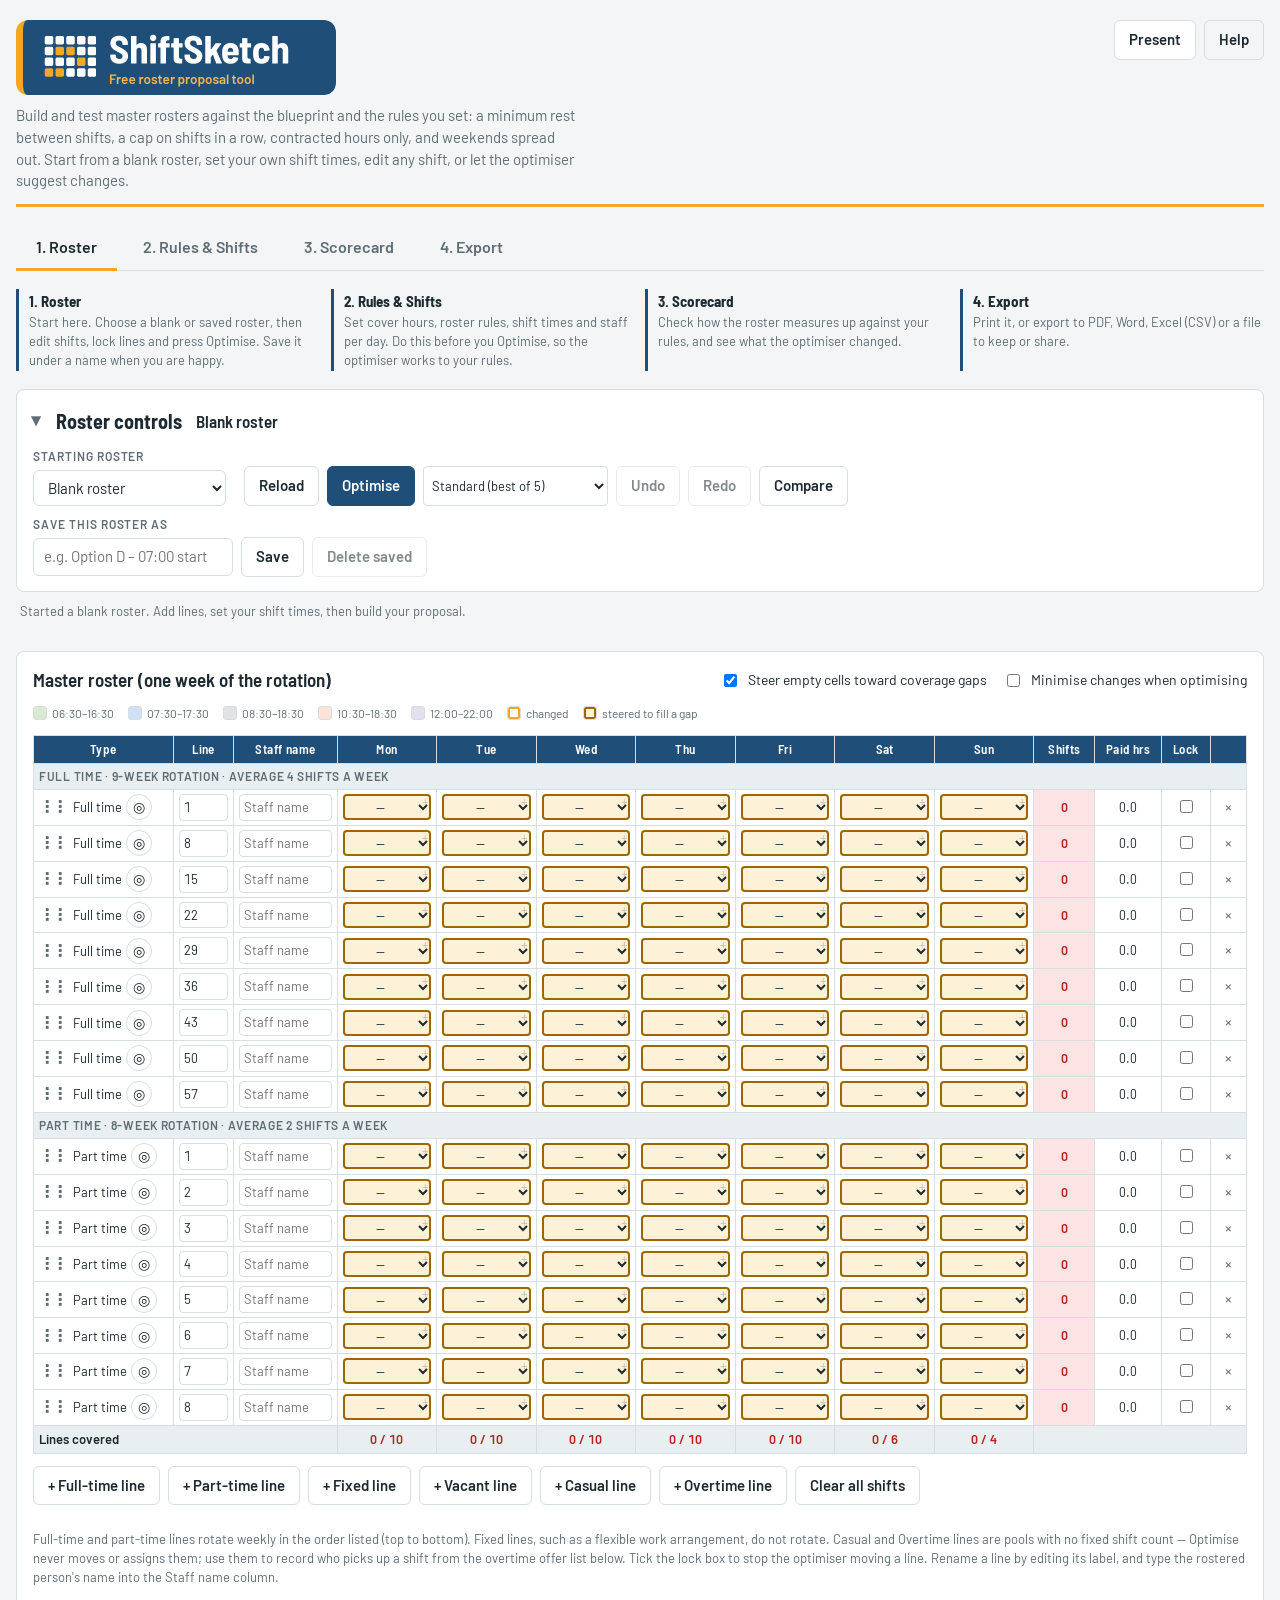
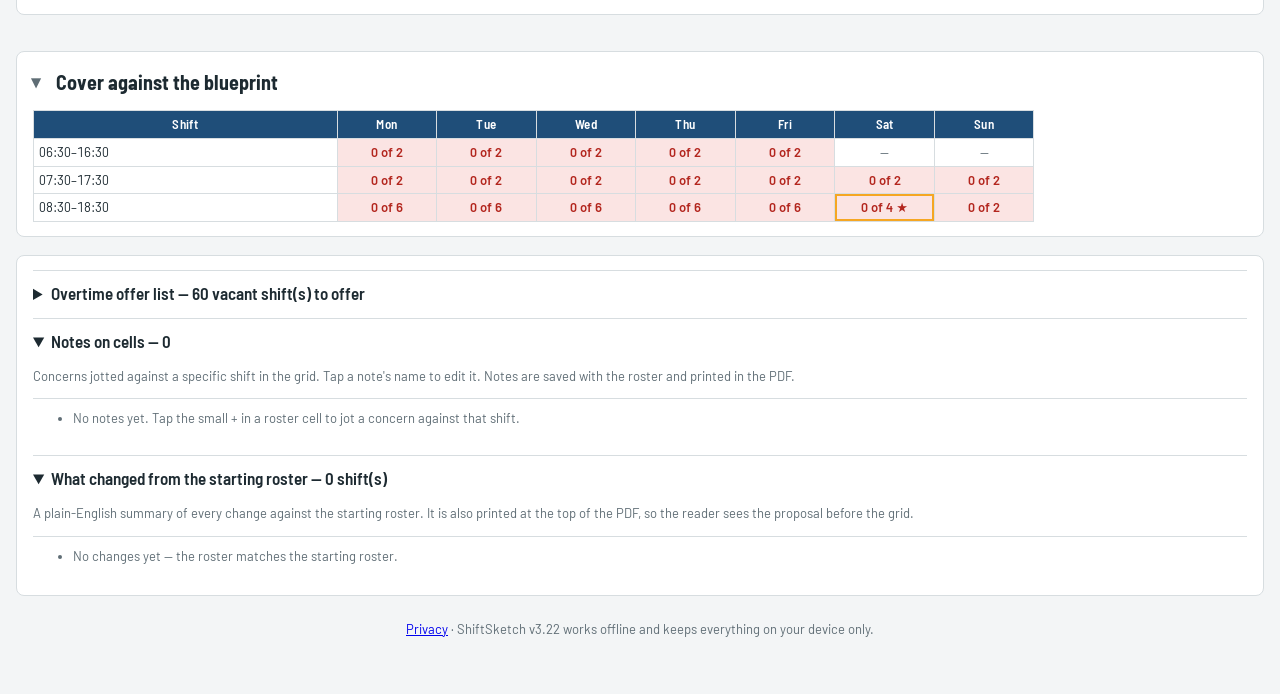
==== index.html @ df6fe5b2 "v3.22: add TestMS roster to the preloaded rosters list Co-Authored-By: Claude Sonnet 5.5 <noreply@an" ====
<!DOCTYPE html>
<html lang="en">
<head>
<meta charset="utf-8">
<meta name="viewport" content="width=device-width, initial-scale=1">
<title>ShiftSketch</title>
<link rel="stylesheet" href="fonts/fonts.css">
<link rel="manifest" href="manifest.webmanifest">
<meta name="theme-color" content="#1f4e79">
<link rel="apple-touch-icon" href="icons/apple-touch-icon.png">
<link rel="icon" href="icons/icon-192.png">
<meta name="description" content="ShiftSketch is a free roster proposal tool. Sketch shift rosters, fill vacant shifts, check rest rules and export. Works offline, no sign-up.">
<meta property="og:title" content="ShiftSketch - roster proposal tool">
<meta property="og:description" content="Free roster proposal tool. Sketch shift rosters, fill vacant shifts, check rest rules and export. Works offline, no sign-up.">
<meta property="og:type" content="website">
<meta property="og:image" content="https://mswarty1.github.io/shiftsketch/icons/og-banner.png">
<meta property="og:url" content="https://mswarty1.github.io/shiftsketch/">
<meta name="twitter:card" content="summary_large_image">
<style>
:root{
  --bg:#f3f5f6; --panel:#ffffff; --ink:#1d2a31; --muted:#5f6d75; --line:#d7dde0; --soft:#e9eef0;
  --brand:#1f4e79; --accent:#f5a623; --accent-ink:#8a5200; --flag:#f5a623;
  --ok:#2f7d4f; --ok-bg:#e3f2e8; --warn:#9a6700; --warn-bg:#fdf1d8; --bad:#b3261e; --bad-bg:#fbe4e3;
  --s0630:#d9ead3; --s0730:#cfe2f3; --s0830:#e3e3e3; --s1200:#e4dfec; --s1030:#fce4d6; --gap:#f8c9c9;
  --cellink:#1d2a31;
}
@media (prefers-color-scheme: dark){ :root:not([data-theme="light"]){
  color-scheme:dark; --bg:#141a1d; --panel:#1c2429; --ink:#e6ecef; --muted:#9aa8b0; --line:#2f3a40; --soft:#243037;
  --brand:#8fb8de; --accent:#f5b84a; --accent-ink:#f7c56f; --flag:#ff5a5b;
  --ok:#6fcf97; --ok-bg:#16301f; --warn:#f2c14e; --warn-bg:#352a10; --bad:#ff8a8a; --bad-bg:#3a1c1c;
  --s0630:#2e4a2b; --s0730:#24405c; --s0830:#3a4247; --s1200:#3d3552; --s1030:#553a28; --gap:#5a2626; --cellink:#e6ecef;}}
:root[data-theme="dark"]{
  color-scheme:dark; --bg:#141a1d; --panel:#1c2429; --ink:#e6ecef; --muted:#9aa8b0; --line:#2f3a40; --soft:#243037;
  --brand:#8fb8de; --accent:#f5b84a; --accent-ink:#f7c56f; --flag:#ff5a5b;
  --ok:#6fcf97; --ok-bg:#16301f; --warn:#f2c14e; --warn-bg:#352a10; --bad:#ff8a8a; --bad-bg:#3a1c1c;
  --s0630:#2e4a2b; --s0730:#24405c; --s0830:#3a4247; --s1200:#3d3552; --s1030:#553a28; --gap:#5a2626; --cellink:#e6ecef;}
*{box-sizing:border-box}
body{background:var(--bg);color:var(--ink);font-family:"Barlow",system-ui,-apple-system,"Segoe UI",sans-serif;font-size:15px;line-height:1.45;margin:0;padding-inline:16px;padding-block:20px 48px}
.wrap{max-width:1560px;margin:0 auto;display:grid;gap:18px}
h1,h2,h3{font-family:"Barlow Semi Condensed","Barlow",system-ui,sans-serif;margin:0;text-wrap:balance}
h1{font-size:30px;font-weight:700;letter-spacing:.2px}
h2{font-size:19px;font-weight:600}
.kicker{font-size:12px;letter-spacing:.12em;text-transform:uppercase;color:var(--accent-ink);font-weight:600}
.sub{color:var(--muted);max-width:70ch;margin:4px 0 0}
header.top{display:grid;gap:6px;border-bottom:3px solid var(--accent);padding-bottom:12px}
.panel{background:var(--panel);border:1px solid var(--line);border-radius:8px;padding:14px 16px;display:grid;gap:12px;min-width:0}
.controls{display:flex;flex-wrap:wrap;gap:10px 18px;align-items:end}
.field{display:grid;gap:4px}
.field label{font-size:12px;color:var(--muted);text-transform:uppercase;letter-spacing:.08em;font-weight:600}
select,button,input{font:inherit;color:var(--ink)}
select.big{padding:7px 10px;border:1px solid var(--line);border-radius:6px;background:var(--panel)}
.toggle{display:flex;gap:8px;align-items:center;font-size:14px}
.btn{border:1px solid var(--line);background:var(--panel);border-radius:6px;padding:8px 14px;cursor:pointer;font-weight:600}
.btn:hover{border-color:var(--brand)}
.btn.primary{background:var(--brand);border-color:var(--brand);color:var(--panel)}
.btn.ghost{background:transparent}
.modal-back{position:fixed;inset:0;background:rgba(20,26,29,.55);display:flex;align-items:flex-start;justify-content:center;padding:32px 16px;overflow:auto;z-index:50}
.modal-back[hidden]{display:none}
.modal{background:var(--panel);border:1px solid var(--line);border-radius:10px;max-width:760px;width:100%;padding:22px 26px 26px;display:grid;gap:10px;box-shadow:0 12px 40px rgba(0,0,0,.25)}
.modal-head{display:flex;justify-content:space-between;align-items:start;gap:12px;border-bottom:3px solid var(--accent);padding-bottom:10px}
.modal h2{color:var(--brand)}
.modal h3{font-family:"Barlow Semi Condensed","Barlow",system-ui,sans-serif;font-size:15px;font-weight:700;color:var(--brand);border-bottom:1px solid var(--line);padding-bottom:3px;margin-top:6px}
.modal ul{margin:4px 0 8px;padding-left:20px}
.modal li{margin-bottom:5px}
.modal table{width:100%;border-collapse:collapse;font-size:13.5px;margin:4px 0 8px}
.modal td{border:1px solid var(--line);padding:5px 8px;vertical-align:top}
.modal td:first-child{font-weight:600;white-space:nowrap;background:var(--soft)}
.modal .close{border:none;background:transparent;font-size:22px;line-height:1;cursor:pointer;color:var(--muted);padding:2px 6px}
.modal .close:hover{color:var(--ink)}
.btn.primary:hover{filter:brightness(1.08)}
.btn:focus-visible,select:focus-visible,input:focus-visible{outline:2px solid var(--brand);outline-offset:2px}
.btn[disabled]{opacity:.55;cursor:progress}
.main{display:grid;grid-template-columns:minmax(0,1fr);gap:18px;align-items:start}
.strip .kpis{grid-template-columns:repeat(8,minmax(0,1fr))}
.stripcols{display:grid;grid-template-columns:1fr 1fr;gap:20px;margin-top:14px;align-items:start}
.stripcols h3{margin:0 0 6px;font-size:15px}
.stripcols ul{margin:0;padding-left:18px;font-size:13.5px;line-height:1.55}
.stripcols .pos h3{color:var(--ok)} .stripcols .neg h3{color:var(--bad)}
.chkh{margin:14px 0 6px;font-size:15px}
.strip .checks{display:grid;grid-template-columns:repeat(3,minmax(0,1fr));gap:10px 22px}
@media (max-width:1100px){.stripcols{grid-template-columns:1fr}.strip .checks{grid-template-columns:repeat(2,minmax(0,1fr))}.strip .kpis{grid-template-columns:repeat(4,minmax(0,1fr))}}
.scroll{overflow-x:auto}
table{border-collapse:collapse;width:100%;font-variant-numeric:tabular-nums}
th,td{border:1px solid var(--line);padding:4px 5px;text-align:center;font-size:13px}
#grid,#cover{table-layout:fixed;min-width:900px}
#grid input.lbl,#grid input.lbl.ptoname{width:100%;box-sizing:border-box;min-width:0}
#grid td.lab,#cover td.lab{overflow:hidden;text-overflow:ellipsis}
th.pad,td.pad{border:0!important;background:transparent!important}
.cmpgrid{display:grid;grid-template-columns:minmax(0,1fr) minmax(0,1fr);gap:14px;align-items:start}
.cmpgrid h3{margin:0 0 6px;font-size:15px}
#cmpL,#cmpR{table-layout:fixed;width:100%;min-width:0}
#cmpL tr,#cmpR tr{height:36px}
#cmpL td,#cmpR td{height:36px;padding:0 4px;box-sizing:border-box;overflow:hidden;white-space:nowrap}
#cmpR select.cell{height:30px;padding:0 2px;box-sizing:border-box;min-width:0}
#cmpL td.cmpnew{color:var(--muted);font-style:italic}
.impact{display:grid;grid-template-columns:1fr 1fr;gap:14px;margin-top:14px}
.impact h3{margin:0 0 4px;font-size:15px}
.impact ul{margin:0;padding-left:18px;font-size:13.5px;line-height:1.55}
.impact .pos h3{color:var(--ok)} .impact .neg h3{color:var(--bad)}
@media (max-width:900px){.cmpgrid,.impact{grid-template-columns:1fr}}
th{background:var(--brand);color:var(--panel);font-family:"Barlow Semi Condensed",sans-serif;font-weight:600;letter-spacing:.03em}
tr.sec td{background:var(--soft);font-weight:600;text-align:left;font-size:12px;letter-spacing:.06em;text-transform:uppercase;color:var(--muted)}
td.lab{text-align:left;white-space:nowrap}
tr.spotdim td{opacity:.22;transition:opacity .15s}
tr.spot td{box-shadow:inset 0 2px 0 var(--accent),inset 0 -2px 0 var(--accent)}
.dragh{display:inline-block;cursor:grab;touch-action:none;user-select:none;-webkit-user-select:none;padding:6px 6px;margin:-6px 2px -6px -6px;color:var(--muted,#667);font-size:16px;line-height:1;letter-spacing:-3px;font-weight:700}
.dragh:active{cursor:grabbing}
#bpt tr.dragging{opacity:.45}
#bpt tr.dropbefore td{box-shadow:inset 0 3px 0 var(--accent,#1a56db)}
#bpt tr.dropafter td{box-shadow:inset 0 -3px 0 var(--accent,#1a56db)}
#grid tr.dragging{opacity:.45;background:var(--accentSoft,#e8f0ff)}
#grid tr.dropbefore td{box-shadow:inset 0 3px 0 var(--accent,#1a56db)}
#grid tr.dropafter td{box-shadow:inset 0 -3px 0 var(--accent,#1a56db)}
body.dragmode,body.dragmode *{cursor:grabbing!important;user-select:none!important}
.ver{font-size:12px;font-weight:600;color:var(--muted);border:1px solid var(--line);border-radius:10px;padding:1px 7px;margin-left:6px;vertical-align:middle}
.nbtn{position:absolute;top:1px;right:1px;width:20px;height:20px;padding:0;border:0;border-radius:4px;background:transparent;color:var(--muted);font-size:13px;line-height:20px;cursor:pointer;opacity:.35;z-index:1}
td:hover .nbtn,.nbtn:focus-visible{opacity:1;background:var(--panel)}
.nbtn.has{opacity:1;background:#ffd84d;color:#5a4300;font-size:10px;border:1px solid #c9a400}
@media (pointer:coarse){.nbtn{width:28px;height:28px;line-height:28px;font-size:16px;opacity:.55}.nbtn.has{font-size:12px}}
#grid td{position:relative}
.notebox{position:fixed;z-index:60;width:300px;background:#fff8cc;color:#3b3200;border:1px solid #c9a400;border-radius:8px;padding:10px;box-shadow:0 8px 24px rgba(0,0,0,.28)}
.notebox[hidden]{display:none}
.notebox .nt{font-weight:700;font-size:13px;margin-bottom:6px}
.notebox textarea{width:100%;box-sizing:border-box;font:inherit;font-size:14px;padding:6px;border:1px solid #c9a400;border-radius:6px;background:#fffdf0;color:#3b3200;resize:vertical}
.linkbtn{background:none;border:0;padding:0;color:var(--accent-ink);cursor:pointer;font:inherit;text-decoration:underline}
body.present .pres-hide{display:none!important}
body.present .wrap{max-width:none}
body.present #grid select.cell,body.present #cmpR select.cell{font-size:16px;height:38px}
body.present #grid td,body.present #grid th,body.present #cover td,body.present #cover th{font-size:15px}
body.present #grid input.lbl{font-size:15px}
body.present .stripcols ul,body.present .check{font-size:15px}
body.present .kpi .n{font-size:26px}
body.present .top{padding-bottom:0}
body.present .status{font-size:15px}
#presExit{position:fixed;right:14px;bottom:14px;z-index:70;box-shadow:0 4px 14px rgba(0,0,0,.3);opacity:.85}
#presExit[hidden]{display:none}
@media print{#presExit,.notebox,.nbtn,.dragh{display:none!important}}
.fold>summary{cursor:pointer;display:flex;flex-wrap:wrap;align-items:center;gap:8px 14px;list-style:none;min-height:34px}
.fold>summary::-webkit-details-marker{display:none}
.fold>summary::before{content:"\25B8";font-size:18px;color:var(--muted);transition:transform .15s}
.fold[open]>summary::before{transform:rotate(90deg)}
.fold .sch{font-family:"Barlow Semi Condensed",sans-serif;font-size:20px;font-weight:700}
.strip .ssum{display:flex;flex-wrap:wrap;gap:6px;font-size:13px}
.strip .sp{border:1px solid var(--line);border-radius:12px;padding:2px 9px;background:var(--soft);color:var(--ink)}
.strip .sp.ok{color:var(--ok)} .strip .sp.warn{color:#9a6700} .strip .sp.bad{color:var(--bad);font-weight:700}
.fold[open]>summary{margin-bottom:10px}
.ctlstatus{margin:-8px 4px 12px}
.spotbtn{border:1px solid var(--line);background:var(--panel);color:var(--ink);border-radius:50%;width:26px;height:26px;padding:0;margin-left:4px;cursor:pointer;font-size:14px;line-height:1}
.spotbtn[aria-pressed=true]{background:var(--accent);color:#1d2a31;border-color:var(--accent)}
td.lab small{color:var(--muted)}
select.cell{width:100%;min-width:64px;border:0;border-radius:4px;padding:4px 2px;font-size:13px;text-align:center;background:transparent;color:var(--cellink);cursor:pointer}
select.cell[data-v="06:30"]{background:var(--s0630)} select.cell[data-v="07:30"]{background:var(--s0730)}
select.cell[data-v="08:30"]{background:var(--s0830)} select.cell[data-v="12:00"]{background:var(--s1200)} select.cell[data-v="10:30"]{background:var(--s1030)}
select.cell[disabled]{cursor:not-allowed;opacity:.9}
select option,select optgroup{background-color:var(--panel);color:var(--ink)}
select.cell option{background-color:var(--panel);color:var(--ink)}
td.changed{box-shadow:inset 0 0 0 2px var(--flag)}
tr.tot td{font-weight:600;background:var(--soft)}
td.short{background:var(--bad-bg);color:var(--bad);font-weight:700}
td.over{background:var(--warn-bg);color:var(--warn)}
.legend{display:flex;flex-wrap:wrap;gap:8px 14px;font-size:12px;color:var(--muted)}
.sw{display:inline-block;width:14px;height:14px;border-radius:3px;vertical-align:-2px;margin-right:5px;border:1px solid var(--line)}
.checks{display:grid;gap:8px}
.check{display:grid;grid-template-columns:auto 1fr;gap:10px;align-items:start}
.chip{font-size:11px;font-weight:700;letter-spacing:.06em;text-transform:uppercase;padding:3px 7px;border-radius:999px;white-space:nowrap}
.chip.ok{background:var(--ok-bg);color:var(--ok)} .chip.warn{background:var(--warn-bg);color:var(--warn)} .chip.bad{background:var(--bad-bg);color:var(--bad)}
.check b{display:block;font-weight:600}
.check span{color:var(--muted);font-size:13px}
.kpis{display:grid;grid-template-columns:repeat(3,minmax(0,1fr));gap:8px}
.kpi{border:1px solid var(--line);border-radius:6px;padding:8px 10px;background:var(--bg)}
.kpi .n{font-family:"Barlow Semi Condensed",sans-serif;font-size:24px;font-weight:700;font-variant-numeric:tabular-nums}
.kpi .l{font-size:12px;color:var(--muted)}
.log{font-size:13px;color:var(--muted);max-height:220px;overflow:auto;border-top:1px solid var(--line);padding-top:8px}
.log li{margin:2px 0}
.note{font-size:13px;color:var(--muted)}
.actions{display:flex;flex-wrap:wrap;gap:8px}
.status{font-size:13px;color:var(--muted);min-height:1.2em}
.steps{display:grid;grid-template-columns:repeat(4,minmax(0,1fr));gap:10px;counter-reset:s}
@media (max-width:700px){.steps{grid-template-columns:repeat(2,minmax(0,1fr))}.kpis{grid-template-columns:repeat(2,minmax(0,1fr))}}
.step{border-left:3px solid var(--brand);padding:2px 0 2px 10px;font-size:13px;color:var(--muted)}
.step b{display:block;color:var(--ink);font-family:"Barlow Semi Condensed",sans-serif;font-size:15px}
textarea{width:100%;min-height:90px;font:12px/1.4 ui-monospace,Menlo,Consolas,monospace;border:1px solid var(--line);border-radius:6px;background:var(--bg);color:var(--ink);padding:8px}
@media (prefers-reduced-motion:reduce){*{transition:none!important}}

:root{--c0:#d9ead3;--c1:#cfe2f3;--c2:#e3e3e3;--c3:#fce4d6;--c4:#e4dfec;--c5:#fff2cc;--c6:#d0e0e3;--c7:#f4cccc}
@media (prefers-color-scheme: dark){ :root:not([data-theme="light"]){--c0:#2e4a2b;--c1:#24405c;--c2:#3a4247;--c3:#553a28;--c4:#3d3552;--c5:#4d4420;--c6:#23444a;--c7:#4d2626}}
:root[data-theme="dark"]{--c0:#2e4a2b;--c1:#24405c;--c2:#3a4247;--c3:#553a28;--c4:#3d3552;--c5:#4d4420;--c6:#23444a;--c7:#4d2626}
.k0{background:var(--c0)!important}.k1{background:var(--c1)!important}.k2{background:var(--c2)!important}.k3{background:var(--c3)!important}
.k4{background:var(--c4)!important}.k5{background:var(--c5)!important}.k6{background:var(--c6)!important}.k7{background:var(--c7)!important}
input.tm{width:92px;padding:3px 4px;border:1px solid var(--line);border-radius:4px;background:var(--panel)}
input.num{width:46px;padding:3px 2px;border:1px solid var(--line);border-radius:4px;background:var(--panel);text-align:center}
input.lbl{width:64px;padding:3px 4px;border:1px solid var(--line);border-radius:4px;background:transparent}
input.lbl.ptoname{width:96px}
select.sm{padding:3px 4px;border:1px solid var(--line);border-radius:4px;background:var(--panel);font-size:13px}
.x{border:0;background:transparent;color:var(--muted);cursor:pointer;font-size:16px;line-height:1;padding:2px 6px;border-radius:4px}
.x:hover{color:var(--bad);background:var(--bad-bg)}
.row{display:flex;flex-wrap:wrap;gap:8px;align-items:center}
.altrow{padding:6px 8px;border:1px solid var(--line);border-radius:6px;margin:4px 0;display:flex;gap:6px;flex-wrap:wrap;align-items:center;font-size:13px}.altrow.cur{background:var(--soft)}
.bpbar{display:flex;gap:8px;align-items:center;padding-top:4px;border-top:1px solid var(--line)}
.bpsp{flex:1}
.setgrid{display:grid;grid-template-columns:repeat(auto-fit,minmax(260px,1fr));gap:12px}
.setcard{background:var(--soft);border:1px solid var(--line);border-radius:8px;padding:12px 14px;display:grid;gap:8px;align-content:start}
.setcard h4{margin:0;font-family:"Barlow Semi Condensed",sans-serif;font-size:14px;letter-spacing:.06em;text-transform:uppercase;color:var(--brand)}
.setcard .note{margin:0}
.setrow{display:flex;justify-content:space-between;align-items:center;gap:6px 10px;flex-wrap:wrap}
.tabs{display:flex;gap:6px;border-bottom:1px solid var(--line)}
.tab{border:0;background:transparent;font:inherit;font-weight:600;font-size:16px;padding:10px 20px;cursor:pointer;color:var(--muted);border-bottom:3px solid transparent;margin-bottom:-1px}
.tab[aria-selected=true]{color:var(--ink);border-bottom-color:var(--accent)}
@media (max-width:520px){.tab{padding:10px 4px;font-size:13px;flex:1 1 auto}}
.tab:focus-visible{outline:2px solid var(--brand);outline-offset:-2px}
body:not(.on-settings) .settab{display:none!important}
body.on-settings .rostab,body.on-score .rostab,body.on-export .rostab{display:none!important}
body:not(.on-score):not(.present) .scoretab{display:none!important}
body:not(.on-export) .exptab{display:none!important}
.lockrule{display:flex;align-items:center;gap:4px;font-size:12px;color:var(--muted);white-space:nowrap}
.setcard input.num[disabled]{opacity:.55;cursor:not-allowed}
.ptbl.fx{table-layout:fixed}
.ptbl.fx td,.ptbl.fx th{height:22px;text-align:center;vertical-align:middle;overflow:hidden}
.ptbl.fx td.l,.ptbl.fx th.l{text-align:left}
.setrow .pair{display:flex;align-items:center;gap:6px}
.setcard input.num{width:56px;padding:5px 4px}
.setcard input.tm{padding:5px 6px;width:118px}

input.txt{padding:7px 10px;border:1px solid var(--line);border-radius:6px;background:var(--panel);min-width:180px}
details{border-top:1px solid var(--line);padding-top:10px}
summary{cursor:pointer;font-family:"Barlow Semi Condensed",sans-serif;font-weight:600;font-size:17px}
td.zero{background:var(--bad-bg);color:var(--bad);font-weight:700}
select.steer{box-shadow:inset 0 0 0 2px var(--warn);background:var(--warn-bg)}
#printArea{display:none}
.ptbl{width:100%;border-collapse:collapse;font-size:11px;margin:0 0 16px}
.ptbl th,.ptbl td{border:1px solid #999;padding:3px 7px;text-align:left;color:#1d2a31}
.ptbl th{background:#1f4e79;color:#fff;font-family:"Barlow Semi Condensed",sans-serif}
.pchip{display:inline-block;padding:1px 9px;border-radius:10px;font-size:10px;font-weight:700;color:#fff}
@media print{
  body *{visibility:hidden}
  #printArea, #printArea *{visibility:visible}
  #printArea{display:block;position:absolute;left:0;top:0;width:100%}
  *{-webkit-print-color-adjust:exact;print-color-adjust:exact;color-adjust:exact}
}
td.out{color:var(--muted);background:var(--soft)}
td.dim{color:var(--muted)}
td.worstgap{box-shadow:inset 0 0 0 2px var(--flag)!important;position:relative}
.section-gap{height:2px;background:var(--soft);border:none;margin:2px 0}
</style>
</head>
<body>


<div class="wrap">
  <header class="top">
    <div class="row" style="justify-content:space-between;align-items:start">
      <div>
        <h1 style="position:absolute;width:1px;height:1px;overflow:hidden;clip:rect(0 0 0 0);white-space:nowrap">ShiftSketch</h1><img src="icons/header-banner.png" alt="ShiftSketch: free roster proposal tool" width="320" height="75" style="display:block;width:320px;max-width:100%;height:auto;border-radius:12px">
      </div>
      <div class="row" style="gap:8px"><button class="btn" id="presBtn" title="Clean, enlarged view for a projector or meeting-room screen (Esc to leave)">Present</button><button class="btn ghost" id="helpBtn" aria-haspopup="dialog" aria-controls="helpModal">Help</button></div>
    </div>
    <p class="sub pres-hide">Build and test master rosters against the blueprint and the rules you set: a minimum rest between shifts, a cap on shifts in a row, contracted hours only, and weekends spread out. Start from a blank roster, set your own shift times, edit any shift, or let the optimiser suggest changes.</p>
  </header>

  <nav class="tabs pres-hide" role="tablist" aria-label="ShiftSketch sections"><button class="tab" id="tabRoster" role="tab" aria-selected="true" aria-controls="rosterPane">1.&nbsp;Roster</button><button class="tab" id="tabSet" role="tab" aria-selected="false" aria-controls="setBox">2.&nbsp;Rules &amp; Shifts</button><button class="tab" id="tabScore" role="tab" aria-selected="false" aria-controls="scoreBox">3.&nbsp;Scorecard</button><button class="tab" id="tabExp" role="tab" aria-selected="false" aria-controls="expPanel">4.&nbsp;Export</button></nav>

  <div class="modal-back" id="helpModal" hidden>
    <div class="modal" role="dialog" aria-modal="true" aria-labelledby="helpTitle">
      <div class="modal-head">
        <div>
          <div class="kicker">ShiftSketch</div>
          <h2 id="helpTitle">Quick reference</h2>
        </div>
        <button class="close" id="helpClose" aria-label="Close">&times;</button>
      </div>

      <h3>How to use</h3>
      <ul>
        <li><b>1. Roster.</b> Start here. Use the Starting roster dropdown to choose a blank roster or one you saved earlier. Then change any cell directly, add or remove lines, tick Lock to protect a line, or click Optimise for suggested changes (review before keeping). Save the roster under a name when you are happy with it.</li>
        <li><b>2. Rules &amp; Shifts.</b> Cover hours, shifts per week, minimum rest, max shifts in a row and the unpaid break. Then pick a template or edit each shift&rsquo;s start/finish time and how many lines are needed per day. This changes every rostered shift of that type at once. Set these before you Optimise.</li>
        <li><b>3. Scorecard.</b> Check how the roster measures up against your rules: the checks, the positives and negatives, and what changed from the starting roster.</li>
        <li><b>4. Export.</b> Print, or export to PDF, Word, Excel (CSV) or a file to keep or share.</li>
      </ul>

      <h3>Key controls</h3>
      <table>
        <tr><td>1. Roster / 2. Rules &amp; Shifts tabs</td><td>Roster is the build view. Rules &amp; Shifts holds the cover hours, roster rules, paid hours, shift types, times and the blueprint. Each roster rule has a <b>default</b> tick box: ticked fixes it at the standard value, unticked lets you enter your own for your workplace agreement.</td></tr>
        <tr><td>Include the scorecard in print and exports</td><td>Under the Export tab. Off by default, so the PDF, Word and Excel files hold the roster, coverage and changes only. Tick it to add the scorecard.</td></tr>
        <tr><td>Reload</td><td>Reverts to the starting roster, discarding unsaved edits.</td></tr>
        <tr><td>Optimise</td><td>Suggests shift changes to reduce gaps and rule breaks. The dropdown beside it sets the search effort: Quick (one search, a couple of seconds), Standard (best of 5 searches, the default) or Thorough (best of 6 longer searches). It keeps the best result and lists the top three underneath, so you can switch to another option with one tap. Undo brings back the previous roster.</td></tr>
        <tr><td>Undo / Redo</td><td>Steps back (or forward) through everything you do, one step at a time: cell edits, added or removed lines, Lock, line and staff names, notes, dragging, shift times, staff-per-day numbers, priorities and weights, adding or removing shift types, every setting in Rules & Shifts, applying a template, loading, reloading, importing or saving a roster, Clear all and Optimise. Keyboard: Ctrl+Z and Ctrl+Y.</td></tr>
        <tr><td>Present</td><td>Clean, enlarged view for a projector or meeting-room screen: hides the settings, help text and export panel. Press Esc or use Exit presentation to come back.</td></tr>
        <tr><td>Cover against the blueprint / Scorecard</td><td>Cover against the blueprint sits directly under the roster, with the Scorecard below it. Both can be opened and closed.</td></tr>
        <tr><td>Drag handle (&#8942;&#8942;)</td><td>Press and drag a line to move it up or down within its group (full-time, part-time and so on). The order sets the rotation, so moving a line changes which weeks pair up. Undo reverses it. The same handle on each row of the Shift times and blueprint table moves a shift type up or down.</td></tr>
        <tr><td>Note (small + in a cell)</td><td>Jot a concern against a specific shift. Notes show as a yellow dot, are listed under the roster, saved with the roster, and printed in the PDF.</td></tr>
        <tr><td>Compare / Back to build</td><td>Switches the roster into two side-by-side panes: the current (starting) roster on the left, locked, and your proposal on the right, still editable. Rows line up so you can read across, and any cell that differs from the current roster is outlined on both sides. Below the panes, a Positives and Negatives summary shows how the proposal measures up against the current roster (shifts covered, isolated single days off, longest runs, weekend days worked, longest stretches off, rest breaks and hours spread), and the scorecard sits underneath at full width. Press the button again to return to the normal view.</td></tr>
        <tr><td>What changed</td><td>Below the coverage table: a plain-English list of every change against the starting roster, per line (for example &ldquo;Tue: 07:30 &rarr; off&rdquo;), with weekend days gained or lost and paid hours before and after. The same list is printed at the top of the PDF, so the reader sees the proposal before the grid.</td></tr>
        <tr><td>Tabs</td><td><b>Roster</b> holds the grid, cover and changes. <b>Rules &amp; Shifts</b> holds cover hours, rules and shift times. <b>Scorecard</b> holds the checks, positives and negatives. <b>Export</b> holds the print, Excel, Word and file options. Presentation view keeps the scorecard under the roster.</td></tr>
        <tr><td>Collapsible panels</td><td>Panels open and close when you tap their heading, so you can keep just what you need on screen.</td></tr>
        <tr><td>Roster settings panel (Cover hours, Roster rules, Paid hours)</td><td>Sits under Roster controls. Three cards: Cover hours (weekday and weekend start and end), Roster rules (FT and PT shifts per week, minimum rest, max shifts in a row) and Paid hours (unpaid break and the shift length it applies to). A one-line summary shows when the panel is closed. Set minimum rest or max shifts in a row to 0 to switch that rule off. The unpaid break is taken off shifts of the length you set. Cover hours are the hours the roster must always have someone on.</td></tr>
        <tr><td>Line structure</td><td>Set in Rules &amp; Shifts. <b>Average across the rotation</b> (default): all full-time lines together, and all part-time lines together, add up to the shifts-per-week target times the number of lines, so individual lines can differ. <b>Every line</b>: each line has exactly the target. <b>Off</b>: not checked. No pairing of lines is assumed.</td></tr>
        <tr><td>&#9678; Spotlight</td><td>Tap the &#9678; button on a line to dim every other line, so the team can focus on one person&rsquo;s pattern. Tap it again, or press Esc, to clear.</td></tr>
        <tr><td>Minimise changes when optimising</td><td>When ticked, the optimiser weighs disruption more heavily and prefers the smallest set of edits to today&rsquo;s roster over a lower-scoring but more disruptive rewrite. Off by default, since a roster with real gaps often needs bigger changes.</td></tr>
        <tr><td>Save this roster as / Delete saved</td><td>Stores the current roster under a name in the dropdown; Delete removes a saved one.</td></tr>
        <tr><td>Starting roster presets</td><td>The Starting roster dropdown lists Preloaded rosters (Sample roster A and 2, Sample current roster, Options A, B, C1 and C2), Blank roster, and any rosters you have saved.</td></tr>
        <tr><td>Set as my default / Reset default</td><td>Under the blueprint table. Remembers your shift times and blueprint so a new blank roster starts from them next time.</td></tr>
        <tr><td>+ Full-time / Part-time / Fixed line, Clear all shifts</td><td>Add or remove roster lines. Fixed lines do not rotate.</td></tr>
        <tr><td>+ Vacant line</td><td>Adds a line for a rostered position with no staff member yet (the staff name starts as &ldquo;Vacant&rdquo;). Any line typed as Vacant, or with a staff name starting &ldquo;Vacant&rdquo;, is treated as unfilled: its shifts do <b>not</b> count as cover, so they stay on the overtime offer list and show as &ldquo;Vacant line&rdquo; there. Optimise looks after unlocked vacant lines for you: shifts real staff can now cover are taken off them, and anything still uncovered is parked on them (a new vacant line is added only if none has room). Lock a vacant line to keep it exactly as you set it. When you edit the roster by hand, a shift you take off or change on a staffed line, or a line you delete, is added to a vacant line automatically; if you then cover a shift that sits on a vacant line it comes off it. Undo reverses both together.</td></tr>
        <tr><td>+ Casual line / + Overtime line</td><td>Each adds a pool line with no fixed shift count &mdash; assign it directly in the grid to record a casual or overtime pickup against a vacant shift. Optimise never moves or assigns these lines.</td></tr>
        <tr><td>Overtime offer list</td><td>Below the coverage table: every shift the blueprint still needs, ready to offer out. Copy offer text puts it in a plain-text block (day, shift, staff needed) to paste into Teams, email or SMS. A row drops off once a line covers it.</td></tr>
        <tr><td>Staff name (column on each line)</td><td>A free-text field to record which person is currently on that line &mdash; separate from the Line number, which is the rotation position. Included in CSV, Excel and Word exports.</td></tr>
        <tr><td>+ Add shift type / Weight ×</td><td>Adds a new shift time to the blueprint. Weight × scales how much a gap in that shift counts against the score &mdash; raise it above 1 to have the optimiser fill that shift&rsquo;s gaps ahead of other shifts at the same priority.</td></tr>
        <tr><td>Lock (checkbox on a line)</td><td>Stops the optimiser moving that line.</td></tr>
        <tr><td>Export roster file / Import file / Import from text</td><td>Saves or loads a complete roster and blueprint as a file, to keep or send to someone else.</td></tr>
        <tr><td>Copy CSV / Download CSV</td><td>Gets the roster as a spreadsheet-ready table.</td></tr>
        <tr><td>Export to Excel / Export to Word</td><td>Full-colour master roster, shift coverage and scorecard as an .xls or .doc file &mdash; matches the on-screen shift colours, with a generated-on date and time in the footer. Opens directly in Excel/Word (a one-time format warning is normal &mdash; choose Open anyway).</td></tr>
        <tr><td>Print / Save as PDF</td><td>Opens your browser&rsquo;s print dialog with the same colour-formatted tables. Choose &ldquo;Save as PDF&rdquo; as the destination instead of a printer. The report opens with the What changed summary, then the scorecard and roster.</td></tr>
      </table>

      <h3>What Optimise checks</h3>
      <ul>
        <li>Fills blueprint gaps first, weighted so high-priority shifts are covered before low-priority ones.</li>
        <li>Caps runs at your maximum shifts in a row, and limits how many weekends in a row part-time and full-time lines can work.</li>
        <li>Requires at least your minimum rest (hours) between the end of one shift and the start of the next.</li>
        <li>Limits part-time Sunday work, and checks that every half-hour of your set &ldquo;cover hours&rdquo; has someone on.</li>
        <li>Favours grouping days off together: a lone rest day boxed in by working days on both sides (across the whole rotation, wrapping week to week) counts against a roster, so runs of 2+ days off are preferred where the blueprint allows it.</li>
        <li>Weighs each shift type&rsquo;s gaps by its Weight × setting on top of its priority, so you can push the optimiser to close one shift&rsquo;s shortfalls before another&rsquo;s.</li>
        <li>Favours an even spread of paid hours across lines of the same type this printed week &mdash; a line running noticeably heavier or lighter than the others counts against the roster.</li>
        <li>Tries direct swaps between two lines (one gives up a shift it doesn&rsquo;t need that day, another picks it up on a day it does) as well as moving a single line&rsquo;s own shifts &mdash; swaps usually clear a vacancy faster than a chain of one-line moves.</li>
        <li>Makes the smallest set of changes that still improves the roster &mdash; it won&rsquo;t reshuffle lines that don&rsquo;t need to move. Tick &ldquo;Minimise changes when optimising&rdquo; to weigh this much more heavily, for a smaller, gentler suggestion.</li>
        <li>Keeps shifts matching inside a run of working days, with the latest shift last: 07:30, 07:30, 08:30, 12:00 is ideal. Starting earlier the day after a later shift counts against a roster, and so does hopping between different shifts.</li>
        <li>Keeps the line structure you chose in Rules &amp; Shifts (rotation average, every line, or off).</li>
        <li>Never moves Locked, Casual or Overtime lines.</li>
        <li>Fills gaps from the vacant lines where it can: when real staff can pick up a shift that was sitting on a vacant line, it moves it across. Whatever it can&rsquo;t cover with your rostered lines is parked on a vacant line (existing ones first, a new one only if needed), so it shows on the overtime offer list ready to offer out. Vacant shifts never count as cover.</li>
      </ul>

      <h3>Tips</h3>
      <ul>
        <li>The roster grid hard-blocks your minimum rest rule: after you assign a shift, the next day&rsquo;s dropdown for that line only shows shifts that leave enough of a break (e.g. with 10.5 hours of rest, after a 12:00&ndash;22:00 shift only 08:30 or later is offered the next day). Hover a restricted cell to see why options are missing.</li>
        <li>Empty cells are also steered toward open <b>core</b> coverage gaps (amber highlight): if the scorecard&rsquo;s Core cover check is failing for a day, blank cells that day only offer the shift(s) still short &mdash; fill that gap (here or on another line) to unlock the rest of the shift menu again. Soft/low-priority shortfalls don&rsquo;t restrict, since those are expected to sometimes go unfilled. Untick &ldquo;Steer empty cells toward coverage gaps&rdquo; above the roster to turn this off and get the full shift menu everywhere.</li>
        <li>When a scorecard check shows Review or Fails, its detail names the specific lines and days behind it (for example which line breaks the rest rule, or which day is a lone day off), so you know where to look in the grid.</li>
        <li>Set the &ldquo;Cover hours&rdquo; (in the Roster settings panel) to the hours you need covered &mdash; this drives the cover check in the scorecard.</li>
        <li>The Shift coverage table marks the single costliest unfilled gap with a star (&#9733;) &mdash; the one shortfall doing the most damage to the score, worth fixing first if you&rsquo;re editing by hand.</li>
        <li>To fill a vacant shift with a casual or overtime pickup: add a Casual or Overtime line, check the overtime offer list for what&rsquo;s still open, then assign that shift to the new line directly in the grid and type the person&rsquo;s name into its Staff name column.</li>
        <li>For a fully custom roster: start from &ldquo;Blank roster&rdquo;, set your shift times and blueprint, then add lines.</li>
        <li>Nothing is saved automatically except what you Save or Set as default (stored in this browser only) &mdash; use Export roster file for a backup you can keep or move to another computer.</li>
      </ul>
    </div>
  </div>

  <section class="steps pres-hide rostab" aria-label="How to use: four steps, one per tab">
    <div class="step"><b>1. Roster</b>Start here. Choose a blank or saved roster, then edit shifts, lock lines and press Optimise. Save it under a name when you are happy.</div>
    <div class="step"><b>2. Rules &amp; Shifts</b>Set cover hours, roster rules, shift times and staff per day. Do this before you Optimise, so the optimiser works to your rules.</div>
    <div class="step"><b>3. Scorecard</b>Check how the roster measures up against your rules, and see what the optimiser changed.</div>
    <div class="step"><b>4. Export</b>Print it, or export to PDF, Word, Excel (CSV) or a file to keep or share.</div>
  </section>

  <details class="panel fold rostab" id="ctlBox" open>
    <summary><span class="sch">Roster controls</span> <span class="ssum"><span class="sp" id="ctlName"></span></span></summary>
    <div class="controls">
      <div class="field pres-hide"><label for="preset">Starting roster</label><select id="preset" class="big"></select></div>
      <div class="actions">
        <button class="btn" id="reset">Reload</button>
        <button class="btn primary" id="opt">Optimise</button><select id="optMode" class="sm" aria-label="Search effort" title="Quick: one search. Standard: best of 5 searches. Thorough: best of 6 longer searches."><option value="quick">Quick</option><option value="standard" selected>Standard (best of 5)</option><option value="thorough">Thorough (best of 6, longer)</option></select>
        <button class="btn" id="undo" disabled title="Undo the last change (Ctrl+Z)">Undo</button>
        <button class="btn" id="redo" disabled title="Redo the change you undid (Ctrl+Y)">Redo</button>
        <button class="btn" id="cmpBtn" aria-pressed="false" title="Show the current roster and your proposed roster side by side">Compare</button>
      </div>
      <div class="field pres-hide"><label for="saveName">Save this roster as</label>
        <div class="row"><input id="saveName" class="txt" placeholder="e.g. Option D – 07:00 start"><button class="btn" id="save">Save</button><button class="btn" id="delSaved" disabled>Delete saved</button></div>
      </div>
    </div>
  </details>
  <div class="status ctlstatus" id="status" role="status" aria-live="polite"></div>

  <details class="panel fold pres-hide settab" id="setBox" open>
    <summary><span class="sch">Rules &amp; Shifts</span> <span class="note" id="setSum"></span></summary>
    <div class="setgrid">
      <div class="setcard">
        <h4>Cover hours</h4>
        <p class="note">Someone must be on during these hours. Nothing is checked outside them.</p>
        <div class="setrow"><label class="note" for="cwS">Weekdays</label><span class="pair"><input type="time" id="cwS" class="tm" step="1800"><span class="note">to</span><input type="time" id="cwE" class="tm" step="1800" aria-label="Weekday service end"></span></div>
        <div class="setrow"><label class="note" for="ceS">Weekends</label><span class="pair"><input type="time" id="ceS" class="tm" step="1800"><span class="note">to</span><input type="time" id="ceE" class="tm" step="1800" aria-label="Weekend service end"></span></div>
      </div>
      <div class="setcard">
        <h4>Roster rules</h4>
        <p class="note">Tick <b>default</b> to fix a rule at its standard value (4 and 2 shifts a week, 10.5 hours rest, 4 in a row). Untick it to enter your own number for your workplace agreement. Set rest or max in a row to 0 to switch that rule off.</p>
        <div class="setrow"><label class="note" for="ftN">Shifts per week, full-time</label><span class="pair"><label class="lockrule"><input type="checkbox" data-rl="ft" aria-label="Use default for Shifts per week, full-time"> default</label><input type="number" id="ftN" class="num" min="1" max="7"></span></div>
        <div class="setrow"><label class="note" for="ptN">Shifts per week, part-time</label><span class="pair"><label class="lockrule"><input type="checkbox" data-rl="pt" aria-label="Use default for Shifts per week, part-time"> default</label><input type="number" id="ptN" class="num" min="1" max="7"></span></div>
        <div class="setrow"><label class="note" for="restH">Minimum rest between shifts (hours)</label><span class="pair"><label class="lockrule"><input type="checkbox" data-rl="rest" aria-label="Use default for Minimum rest between shifts (hours)"> default</label><input type="number" id="restH" class="num" min="0" max="24" step="0.5"></span></div>
        <div class="setrow"><label class="note" for="runN">Max shifts in a row</label><span class="pair"><label class="lockrule"><input type="checkbox" data-rl="maxRun" aria-label="Use default for Max shifts in a row"> default</label><input type="number" id="runN" class="num" min="0" max="14"></span></div>
        <div class="setrow"><label class="note" for="lineModeSel">Line structure check</label><select id="lineModeSel"><option value="avg">Average across the rotation</option><option value="each">Every line hits the target</option><option value="off">Off</option></select></div>
      </div>
      <div class="setcard">
        <h4>Staff lines</h4>
        <p class="note">Lines are added and removed on the Roster tab, under the roster grid. A new roster starts blank and you add your own lines.</p>
        <div class="setrow"><span class="note">Full-time lines</span><b id="stFT">0</b></div>
        <div class="setrow"><span class="note">Part-time lines</span><b id="stPT">0</b></div>
        <div class="setrow"><span class="note">Fixed, vacant, casual and overtime lines</span><b id="stOther">0</b></div>
      </div>
      <div class="setcard">
        <h4>Paid hours</h4>
        <p class="note">Paid hours = finish &minus; start, less the unpaid break.</p>
        <div class="setrow"><label class="note" for="brkM">Unpaid break (minutes)</label><input type="number" id="brkM" class="num" min="0" max="120" step="5"></div>
        <div class="setrow"><label class="note" for="brkH">Applies to shifts of (hours or more)</label><input type="number" id="brkH" class="num" min="1" max="24" step="0.5"></div>
      </div>
    </div>
  </details>

  <details class="panel fold pres-hide settab" id="shiftBox" open>
      <summary><span class="sch">Shift types, times and blueprint</span></summary>
    <div style="display:flex;justify-content:space-between;align-items:end;gap:12px;flex-wrap:wrap">
      <div><p class="note" style="margin:2px 0 0">Number of lines (staff) needed each day for each shift &mdash; one line is one person. Starter times are loaded by default; change a start or finish time and every rostered shift of that type moves with it. Set as my default keeps your times for future rosters.</p></div>
      <div class="row"><select id="tpl" class="big" aria-label="Blueprint template"></select><button class="btn" id="applyTpl">Apply template</button></div>
    </div>
    <div class="scroll"><table id="bpt"></table></div>
    <div class="row bpbar">
      <button class="btn" id="addShift">+ Add shift type</button>
      <span class="bpsp"></span>
      <button class="btn" id="setDef">Set as my default</button><button class="btn" id="clrDef">Reset default</button>
    </div>
  </details>

  <div class="main rostab" id="rosterPane">
    <section class="panel">
      <div style="display:flex;justify-content:space-between;align-items:baseline;gap:12px;flex-wrap:wrap">
        <h2>Master roster (one week of the rotation)</h2>
        <div class="row" style="gap:16px">
          <label class="toggle" for="steerToggle" title="When on, an empty cell on a day with an unfilled core shift only offers the shift(s) still needed, until that gap is filled."><input type="checkbox" id="steerToggle" checked>Steer empty cells toward coverage gaps</label>
          <label class="toggle" for="minChangeToggle" title="When on, the optimiser weighs disruption more heavily and prefers the smallest set of changes to today's roster over a lower-scoring but more disruptive rewrite."><input type="checkbox" id="minChangeToggle">Minimise changes when optimising</label>
        </div>
        <div class="legend" id="legend"></div>
      </div>
      <div class="scroll" id="gridScroll"><table id="grid"></table></div>
      <div id="cmpWrap" hidden>
        <div class="cmpgrid">
          <div><h3>Current roster <span class="note">(the starting roster &mdash; locked)</span></h3><div class="scroll"><table id="cmpL"></table></div></div>
          <div><h3>Proposed roster <span class="note">(editable &mdash; changes are outlined)</span></h3><div class="scroll"><table id="cmpR"></table></div></div>
        </div>
      </div>
      <div class="row">
        <button class="btn" id="addFT">+ Full-time line</button>
        <button class="btn" id="addPT">+ Part-time line</button>
        <button class="btn" id="addFX">+ Fixed line</button>
        <button class="btn" id="addVAC" title="A line for a rostered position with no staff member yet. Give it shifts like any other line; they count toward cover and are listed as vacant in the offer list. Never touched by Optimise.">+ Vacant line</button>
        <button class="btn" id="addCAS" title="A pool line with no fixed shifts — assign it to a vacant shift to record a casual pickup. Never touched by Optimise.">+ Casual line</button>
        <button class="btn" id="addOT" title="A pool line with no fixed shifts — assign it to a vacant shift to record an overtime pickup. Never touched by Optimise.">+ Overtime line</button>
        <button class="btn" id="clearAll">Clear all shifts</button>
      </div>
      <p class="note">Full-time and part-time lines rotate weekly in the order listed (top to bottom). Fixed lines, such as a flexible work arrangement, do not rotate. Casual and Overtime lines are pools with no fixed shift count — Optimise never moves or assigns them; use them to record who picks up a shift from the overtime offer list below. Tick the lock box to stop the optimiser moving a line. Rename a line by editing its label, and type the rostered person's name into the Staff name column.</p>
    </section>

    <div id="optlog"></div>

    <details class="panel fold" open>
      <summary><span class="sch">Cover against the blueprint</span></summary>
      <div class="scroll"><table id="cover"></table></div>
    </details>


    <section class="panel">
      <details id="otBox">
        <summary>Overtime offer list &mdash; <span id="otCount">0</span> vacant shift(s) to offer</summary>
        <p class="note">Every shift the blueprint still needs, unfilled by the lines above &mdash; ready to offer out as overtime or to a casual. Add a Casual or Overtime line and assign it directly in the grid once someone accepts a shift; it will drop off this list.</p>
        <div class="scroll"><table id="ot"></table></div>
        <div class="actions" style="margin-top:6px"><button class="btn" id="copyOT">Copy offer text</button></div>
      </details>
      <details id="notesBox" open>
        <summary>Notes on cells &mdash; <span id="noteCount">0</span></summary>
        <p class="note">Concerns jotted against a specific shift in the grid. Tap a note's name to edit it. Notes are saved with the roster and printed in the PDF.</p>
        <ul id="noteList" class="log" style="max-height:none"></ul>
      </details>
      <details id="chgBox" open>
        <summary>What changed from the starting roster &mdash; <span id="chgCount">0</span> shift(s)</summary>
        <p class="note">A plain-English summary of every change against the starting roster. It is also printed at the top of the PDF, so the reader sees the proposal before the grid.</p>
        <ul id="chgList" class="log" style="max-height:none"></ul>
      </details>
    </section>

  </div>
  <div class="scoretab">
    <details class="panel strip fold" id="scoreBox" open aria-label="Scorecard and impact">
      <summary><span class="sch">Scorecard</span> <span class="ssum" id="scoreSum"></span></summary>
      <div class="kpis" id="kpis"></div>
      <div class="stripcols">
        <div class="pos"><h3>Positives of the proposal</h3><ul id="impPos"></ul></div>
        <div class="neg"><h3>Negatives of the proposal</h3><ul id="impNeg"></ul></div>
      </div>
      <p class="note" id="impNote" style="margin-top:8px"></p>
      <h3 class="chkh">Checks</h3>
      <div class="checks" id="checks"></div>
    </details>
  </div>
  <div class="exptab pres-hide">
    <details class="panel fold pres-hide" id="expPanel" open>
      <summary><span class="sch">Save and export</span></summary>
      <div class="actions"><button class="btn" id="copy">Copy CSV</button><button class="btn" id="dlcsv">Download CSV</button></div>
      <label class="note" for="csv">CSV (select all and copy if the buttons do not work)</label>
      <textarea id="csv" readonly></textarea>
      <label class="toggle" for="incScore" style="margin-top:6px"><input type="checkbox" id="incScore">Include the scorecard in print and exports (off by default so the roster prints clean)</label>
      <div class="actions" style="margin-top:4px">
        <button class="btn" id="expXlsx" title="A colour-coded Excel workbook: master roster, shift coverage and scorecard">Export to Excel</button>
        <button class="btn" id="expDoc" title="A colour-coded Word document with the same tables">Export to Word</button>
        <button class="btn primary" id="printPdf" title="Opens the print dialog — choose &quot;Save as PDF&quot; as the destination">Print / Save as PDF</button>
      </div>
      <p class="note" style="margin-top:2px">Excel and Word files may show a one-time "format doesn't match extension" warning &mdash; choose Yes/Open anyway; it's expected for a colour-formatted export like this.</p>
      <details>
        <summary>Export or import a roster</summary>
        <p class="note">Export saves the roster, shift times and blueprint as a file you can keep, email or load on another computer.</p>
        <div class="actions"><button class="btn" id="exp">Export roster file</button><label class="btn" for="impFile" style="font-weight:600">Import file</label><input type="file" id="impFile" accept=".json,application/json" hidden><button class="btn" id="impText">Import from text</button></div>
        <textarea id="json" aria-label="Roster JSON" placeholder="Exported roster text appears here. Paste roster text here and press Import from text."></textarea>
      </details>
    </details>
  </div>
</div>

<button class="btn primary" id="presExit" hidden>Exit presentation</button>
<div id="noteBox" class="notebox" role="dialog" aria-labelledby="noteTitle" hidden>
  <div id="noteTitle" class="nt"></div>
  <textarea id="noteText" maxlength="400" rows="4" placeholder="e.g. Sarah can't do early starts on school days" aria-label="Note text"></textarea>
  <div class="actions"><button class="btn primary" id="noteSave">Save note</button><button class="btn" id="noteDel">Delete</button><button class="btn" id="noteCancel">Close</button></div>
</div>
<div id="printArea" aria-hidden="true"></div>
<p class="note pres-hide" style="text-align:center;margin:24px 0 8px"><a href="privacy.html">Privacy</a> &middot; ShiftSketch v3.22 works offline and keeps everything on your device only.</p>

<script>
const PRESETS={"Sample roster A": {"FT": [["1", {"Mon": "12:00", "Tue": "12:00", "Sat": "08:30", "Sun": "08:30"}], ["8", {"Mon": "07:30", "Tue": "07:30", "Sat": "08:30", "Sun": "08:30"}], ["15", {"Wed": "07:30", "Thu": "07:30", "Fri": "07:30", "Sat": "07:30"}], ["22", {"Tue": "07:30", "Wed": "12:00", "Thu": "12:00", "Fri": "12:00"}], ["29", {"Mon": "08:30", "Tue": "08:30", "Fri": "08:30", "Sat": "08:30", "Sun": "07:30"}], ["36", {"Thu": "08:30", "Fri": "08:30", "Sat": "08:30"}], ["43", {"Tue": "08:30", "Wed": "08:30", "Thu": "07:30", "Fri": "08:30"}], ["50", {"Tue": "08:30", "Wed": "12:00", "Thu": "12:00", "Fri": "12:00"}], ["57", {"Mon": "07:30", "Tue": "12:00", "Wed": "08:30", "Thu": "08:30"}]], "PT": [["1", {"Wed": "08:30", "Sun": "07:30"}], ["2", {"Mon": "12:00", "Fri": "06:30"}], ["3", {"Thu": "08:30", "Fri": "07:30"}], ["4", {"Wed": "08:30", "Thu": "06:30"}], ["5", {"Mon": "08:30", "Wed": "07:30"}], ["6", {"Thu": "06:30", "Fri": "06:30"}], ["7", {"Fri": "08:30", "Sat": "07:30"}], ["8", {"Mon": "08:30", "Tue": "06:30"}]], "FWA": {}, "CAS": [["1", {"Mon": "06:30", "Tue": "06:30", "Wed": "06:30"}, ""]], "OT": [["1", {"Mon": "06:30", "Tue": "06:30"}, "Vacant Offer"], ["2", {"Mon": "06:30", "Tue": "06:30", "Wed": "06:30"}, "Vacant offer"]], "late": true}, "Sample roster B": {"FT": [["1", {"Mon": "12:00", "Tue": "12:00", "Sat": "08:30", "Sun": "08:30"}], ["8", {"Mon": "07:30", "Tue": "07:30", "Sat": "08:30", "Sun": "08:30"}], ["15", {"Wed": "07:30", "Thu": "07:30", "Fri": "08:30", "Sat": "07:30"}], ["22", {"Tue": "07:30", "Wed": "12:00", "Thu": "12:00", "Fri": "12:00"}], ["29", {"Mon": "08:30", "Tue": "08:30", "Fri": "08:30", "Sat": "08:30", "Sun": "07:30"}], ["36", {"Thu": "08:30", "Fri": "07:30", "Sat": "08:30"}], ["43", {"Tue": "08:30", "Wed": "08:30", "Thu": "07:30", "Fri": "08:30"}], ["50", {"Tue": "08:30", "Wed": "12:00", "Thu": "12:00", "Fri": "12:00"}], ["57", {"Mon": "07:30", "Tue": "12:00", "Wed": "08:30", "Thu": "08:30"}]], "PT": [["1", {"Wed": "08:30", "Sun": "07:30"}], ["2", {"Mon": "12:00", "Fri": "06:30"}], ["3", {"Thu": "08:30", "Fri": "07:30"}], ["4", {"Wed": "08:30", "Thu": "06:30"}], ["5", {"Mon": "08:30", "Wed": "07:30"}], ["6", {"Thu": "06:30", "Fri": "06:30"}], ["7", {"Fri": "08:30", "Sat": "07:30"}], ["8", {"Mon": "08:30", "Tue": "06:30"}]], "FWA": {}, "CAS": [["1", {"Mon": "06:30", "Tue": "06:30", "Wed": "06:30"}, ""]], "OT": [["1", {"Mon": "06:30", "Tue": "06:30"}, "Vacant Offer"], ["2", {"Mon": "06:30", "Tue": "06:30", "Wed": "06:30"}, "Vacant offer"]], "late": true}, "Sample current roster": {"FT": [["1", {"Mon": "08:30", "Tue": "08:30", "Wed": "08:30", "Thu": "08:30"}], ["8", {"Tue": "07:30", "Wed": "08:30", "Sat": "08:30", "Sun": "08:30"}], ["15", {"Mon": "08:30", "Tue": "08:30", "Wed": "08:30", "Thu": "08:30"}], ["22", {"Tue": "08:30", "Wed": "08:30", "Thu": "08:30", "Fri": "08:30"}], ["29", {"Tue": "06:30", "Wed": "06:30", "Sat": "07:30", "Sun": "07:30"}], ["36", {"Mon": "08:30", "Tue": "08:30", "Sat": "07:30", "Sun": "07:30"}], ["43", {"Tue": "06:30", "Wed": "06:30", "Thu": "06:30", "Fri": "06:30"}], ["50", {"Tue": "07:30", "Wed": "07:30", "Thu": "07:30", "Fri": "07:30"}], ["57", {"Tue": "08:30", "Wed": "08:30", "Thu": "08:30", "Fri": "08:30"}]], "PT": [["1", {"Sat": "08:30", "Sun": "08:30"}], ["8", {"Mon": "07:30", "Fri": "08:30"}], ["15", {"Mon": "07:30", "Fri": "08:30"}], ["22", {"Wed": "07:30", "Fri": "06:30"}], ["29", {"Mon": "08:30", "Fri": "08:30"}], ["36", {"Mon": "06:30", "Fri": "08:30"}], ["43", {"Mon": "08:30", "Fri": "07:30"}], ["50", {"Mon": "06:30", "Wed": "08:30"}]], "FWA": {}, "late": false}, "Option A": {"FT": [["1", {"Mon": "08:30", "Tue": "08:30", "Wed": "08:30", "Thu": "08:30"}], ["8", {"Tue": "07:30", "Wed": "08:30", "Sat": "08:30", "Sun": "08:30"}], ["15", {"Mon": "08:30", "Tue": "08:30", "Wed": "08:30", "Thu": "08:30"}], ["22", {"Tue": "08:30", "Wed": "08:30", "Thu": "08:30", "Fri": "08:30"}], ["29", {"Tue": "06:30", "Wed": "06:30", "Sat": "07:30", "Sun": "07:30"}], ["36", {"Mon": "08:30", "Tue": "08:30", "Sat": "07:30", "Sun": "07:30"}], ["43", {"Tue": "06:30", "Wed": "06:30", "Thu": "06:30", "Fri": "06:30"}], ["50", {"Tue": "07:30", "Wed": "07:30", "Thu": "07:30", "Fri": "07:30"}], ["57", {"Tue": "08:30", "Wed": "08:30", "Thu": "08:30", "Fri": "08:30"}]], "PT": [["1", {"Fri": "08:30", "Sat": "08:30"}], ["2", {"Mon": "06:30", "Thu": "06:30"}], ["3", {"Wed": "07:30", "Sat": "08:30"}], ["4", {"Mon": "07:30", "Thu": "07:30"}], ["5", {"Wed": "08:30", "Sat": "08:30"}], ["6", {"Mon": "06:30", "Fri": "06:30"}], ["7", {"Fri": "08:30", "Sun": "08:30"}], ["8", {"Mon": "07:30", "Fri": "07:30"}]], "FWA": {}, "late": false}, "Option B": {"FT": [["1", {"Mon": "08:30", "Tue": "08:30", "Wed": "08:30", "Fri": "08:30"}], ["8", {"Tue": "07:30", "Wed": "08:30", "Sat": "08:30", "Sun": "08:30"}], ["15", {"Mon": "08:30", "Tue": "08:30", "Thu": "08:30", "Sun": "08:30"}], ["22", {"Tue": "08:30", "Wed": "08:30", "Thu": "08:30", "Fri": "08:30"}], ["29", {"Mon": "06:30", "Wed": "06:30", "Sat": "07:30", "Sun": "07:30"}], ["36", {"Mon": "08:30", "Tue": "08:30", "Sat": "07:30", "Sun": "07:30"}], ["43", {"Tue": "06:30", "Wed": "06:30", "Thu": "06:30", "Fri": "06:30"}], ["50", {"Mon": "07:30", "Wed": "07:30", "Thu": "07:30", "Fri": "07:30"}], ["57", {"Wed": "08:30", "Thu": "08:30", "Fri": "08:30", "Sat": "08:30"}]], "PT": [["1", {"Wed": "07:30", "Sat": "08:30"}], ["2", {"Tue": "06:30", "Thu": "06:30"}], ["3", {"Mon": "06:30", "Fri": "06:30"}], ["4", {"Fri": "08:30", "Sat": "08:30"}], ["5", {"Tue": "07:30", "Thu": "07:30"}], ["6", {"Mon": "07:30", "Fri": "07:30"}], ["7", {"Fri": "08:30", "Wed": "08:30"}], ["8", {"Tue": "08:30", "Fri": "08:30"}]], "FWA": {}, "late": false}, "Option C1 (late shift)": {"FT": [["1", {"Mon": "12:00", "Tue": "08:30", "Wed": "08:30", "Fri": "08:30"}], ["8", {"Tue": "07:30", "Wed": "08:30", "Sat": "08:30", "Sun": "08:30"}], ["15", {"Mon": "12:00", "Tue": "12:00", "Thu": "08:30", "Sun": "08:30"}], ["22", {"Tue": "12:00", "Wed": "12:00", "Thu": "12:00", "Fri": "12:00"}], ["29", {"Mon": "06:30", "Wed": "06:30", "Sat": "07:30", "Sun": "07:30"}], ["36", {"Mon": "08:30", "Tue": "08:30", "Sat": "07:30", "Sun": "07:30"}], ["43", {"Tue": "06:30", "Wed": "06:30", "Thu": "06:30", "Fri": "06:30"}], ["50", {"Mon": "07:30", "Wed": "07:30", "Thu": "07:30", "Fri": "07:30"}], ["57", {"Wed": "12:00", "Thu": "12:00", "Fri": "12:00", "Sat": "08:30"}]], "PT": [["1", {"Wed": "07:30", "Sat": "08:30"}], ["2", {"Tue": "06:30", "Thu": "06:30"}], ["3", {"Mon": "06:30", "Fri": "06:30"}], ["4", {"Fri": "08:30", "Sat": "08:30"}], ["5", {"Tue": "07:30", "Thu": "07:30"}], ["6", {"Mon": "07:30", "Fri": "07:30"}], ["7", {"Fri": "08:30", "Wed": "08:30"}], ["8", {"Tue": "08:30", "Fri": "08:30"}]], "FWA": {}, "late": true}, "Option C2 (late shift)": {"FT": [["1", {"Mon": "12:00", "Tue": "08:30", "Wed": "08:30", "Fri": "08:30"}], ["8", {"Tue": "07:30", "Wed": "08:30", "Sat": "08:30", "Sun": "08:30"}], ["15", {"Mon": "12:00", "Tue": "12:00", "Thu": "08:30", "Sun": "08:30"}], ["22", {"Tue": "12:00", "Wed": "12:00", "Thu": "12:00", "Fri": "08:30"}], ["29", {"Mon": "06:30", "Wed": "06:30", "Sat": "07:30", "Sun": "07:30"}], ["36", {"Mon": "08:30", "Tue": "08:30", "Sat": "07:30", "Sun": "07:30"}], ["43", {"Tue": "06:30", "Wed": "06:30", "Thu": "06:30", "Fri": "06:30"}], ["50", {"Mon": "07:30", "Wed": "07:30", "Thu": "07:30", "Fri": "07:30"}], ["57", {"Wed": "12:00", "Thu": "12:00", "Fri": "08:30", "Sat": "08:30"}]], "PT": [["1", {"Wed": "07:30", "Sat": "08:30"}], ["2", {"Tue": "06:30", "Thu": "06:30"}], ["3", {"Mon": "06:30", "Fri": "06:30"}], ["4", {"Fri": "12:00", "Sat": "08:30"}], ["5", {"Tue": "07:30", "Thu": "07:30"}], ["6", {"Mon": "07:30", "Fri": "07:30"}], ["7", {"Fri": "08:30", "Wed": "08:30"}], ["8", {"Tue": "08:30", "Fri": "12:00"}]], "FWA": {}, "late": true}};
const DAYS=['Mon','Tue','Wed','Thu','Fri','Sat','Sun'], WD=DAYS.slice(0,5), WE=['Sat','Sun'];
const DEMAND={Mon:15.0,Tue:17.5,Wed:17.2,Thu:14.5,Fri:17.1,Sat:9.3,Sun:8.3};
const KEY='rosterWizard2', SKEY='rosterWizardSaved';
const TIME2ID={'06:30':'S1','07:30':'S2','08:30':'S3','10:30':'S4','12:00':'S5'};
const $=id=>document.getElementById(id);
const _t2h=Object.create(null);
const t2h=t=>{let v=_t2h[t]; if(v===undefined){const [h,m]=t.split(':').map(Number); v=h+m/60; _t2h[t]=v;} return v;};
const h2t=h=>{h=((h%24)+24)%24;const H=Math.floor(h+1e-9),M=Math.round((h-H)*60);return String(H).padStart(2,'0')+':'+String(M).padStart(2,'0');};
const clone=o=>JSON.parse(JSON.stringify(o));
const esc=s=>String(s).replace(/[&<>"]/g,c=>({'&':'&amp;','<':'&lt;','>':'&gt;','"':'&quot;'}[c]));
const RULE_DEF={ft:4,pt:2,rest:10.5,maxRun:4}, RULE_ID={ft:'ftN',pt:'ptN',rest:'restH',maxRun:'runN'};
let incScore=false;
let cfg=null, state=null, base={}, undoStack=[], redoStack=[], cmpOn=false, spotUid=null, addedUids=new Set(), uidN=1, presetName='', steerOn=true, minChangeOn=false;
const MAX_UNDO=100;

function defaultShifts(){return [
  {id:'S1',start:'06:30',end:'16:30',pri:'high',wt:1},{id:'S2',start:'07:30',end:'17:30',pri:'high',wt:1},
  {id:'S3',start:'08:30',end:'18:30',pri:'normal',wt:1},{id:'S4',start:'10:30',end:'18:30',pri:'low',wt:1},
  {id:'S5',start:'12:00',end:'22:00',pri:'high',wt:1}];}
function bucket(id){const s=sh(id); if(!s) return null; const h=t2h(s.start); return h<10?'AM':h<12?'Mid':'Late';}
const TEMPLATES={
  'Standard week':{late:false,sat:true},
  'Standard week, Saturday variant':{late:false,sat:false},
  'Late-shift trial (12:00–22:00)':{late:true,sat:true},
  'Early start 07:00 (first shift moved to 07:00–17:00)':{late:false,sat:true,s1:'07:00'},
  'Early start 07:30 (first shift merged into 07:30)':{late:false,sat:true,drop:true},
  'Late trial + early start 07:00':{late:true,sat:true,s1:'07:00'}
};
function makeCfg(t){
  const shifts=defaultShifts(), req={};
  if(t.s1){const s=shifts[0]; s.start=t.s1; s.end=h2t(t2h(t.s1)+10);}
  for(const d of WD) req[d]=t.drop?{S2:4,S3:t.late?4:6}:{S1:2,S2:2,S3:t.late?4:6};
  for(const d of WD) if(t.late) req[d].S5=2;
  req.Sat=t.sat?{S2:2,S3:4}:{S2:2,S3:2,S4:2}; req.Sun={S2:2,S3:2};
  return {shifts,req,ft:4,pt:2,brk:30,brkAfter:6,rest:10.5,maxRun:4,cw:{wd:['06:30','18:30'],we:['07:30','17:30']}};
}
let _shA=null,_shN=-1,_shM=null;
const sh=id=>{const a=cfg.shifts; if(_shA!==a||_shN!==a.length){_shA=a;_shN=a.length;_shM=new Map(a.map(x=>[x.id,x]));} return _shM.get(id);};
const sIdx=id=>cfg.shifts.findIndex(s=>s.id===id);
function sEnd(s){let e=t2h(s.end); if(e<=t2h(s.start)) e+=24; return e;}
function paid(s){const d=sEnd(s)-t2h(s.start); const bm=(cfg.brk==null?30:cfg.brk)/60, ba=cfg.brkAfter==null?6:cfg.brkAfter; return d>=ba?d-bm:d;}
function lab(id){const s=sh(id); if(!s) return '?'; const dup=cfg.shifts.filter(x=>x.start===s.start).length>1; return dup?s.start+'–'+s.end:s.start;}
function req(d,id){return (cfg.req[d]&&cfg.req[d][id])||0;}
function allowed(d){return cfg.shifts.filter(s=>req(d,s.id)>0).map(s=>s.id);}
function restHrs(prevId,nextId){const ps=sh(prevId),ns=sh(nextId); if(!ps||!ns) return null; return 24+t2h(ns.start)-sEnd(ps);}
function minRestH(){return cfg&&cfg.rest!=null?cfg.rest:10.5;}
function maxRunN(){return cfg&&cfg.maxRun!=null?cfg.maxRun:4;}
function restOK(prevId,nextId){const R=minRestH(); if(R<=0) return true; const r=restHrs(prevId,nextId); return r===null||r>=R-1e-9;}
// Critical rule (playbook-style hard constraint, not just a scoring penalty): a line cannot be
// offered a next-day shift that would breach the minimum 10.5h rest against the shift it worked
// the previous day. Only forward (previous day -> this day) is hard-blocked in the cell picker;
// the scorecard's Rest-between-shifts check still catches rotation wrap-around and out-of-order edits.
function restAllowed(d,l){
  const idx=DAYS.indexOf(d); if(idx<1) return allowed(d);
  const prevId=l.shifts[DAYS[idx-1]]; if(!prevId) return allowed(d);
  return allowed(d).filter(o=>restOK(prevId,o));
}
function isCore(d,id){const p=(sh(id)||{}).pri; return p==='high'||(WE.includes(d)&&p==='normal');}

function cleanNotes(n){const o={}; if(n&&typeof n==='object') for(const k of DAYS) if(typeof n[k]==='string'&&n[k].trim()) o[k]=n[k].slice(0,400); return o;}
function newLine(type,label,shifts,lock,pto,notes){return {uid:uidN++,type,label,shifts:shifts||{},lock:!!lock,pto:pto||'',notes:cleanNotes(notes)};}
function snapBase(){addedUids=new Set(); base={}; state.lines.forEach(l=>base[l.uid]=clone(l.shifts));}
const FULL_PRESETS={"TestMS":{"cfg":{"shifts":[{"id":"S1","start":"06:30","end":"16:30","pri":"normal","wt":1},{"id":"S2","start":"07:30","end":"17:30","pri":"high","wt":1},{"id":"S3","start":"08:30","end":"18:30","pri":"high","wt":2},{"id":"S5","start":"12:00","end":"22:00","pri":"high","wt":2.5}],"req":{"Mon":{"S2":2,"S3":4,"S5":2},"Tue":{"S2":2,"S3":4,"S5":2},"Wed":{"S2":2,"S3":4,"S5":2},"Thu":{"S2":2,"S3":4,"S5":2},"Fri":{"S2":2,"S3":4,"S5":2},"Sat":{"S2":2,"S3":4},"Sun":{"S2":2,"S3":2}},"ft":4,"pt":2,"brk":30,"brkAfter":6,"rest":10.5,"maxRun":4,"cw":{"wd":["06:30","18:30"],"we":["07:30","17:30"]},"ruleOpen":{}},"lines":[{"type":"FT","label":"1","shifts":{"Mon":"S2","Tue":"S2","Wed":"S2","Thu":"S2"},"lock":false,"pto":"","notes":{}},{"type":"FT","label":"8","shifts":{"Tue":"S3","Wed":"S3","Thu":"S2","Mon":"S3"},"lock":false,"pto":"","notes":{}},{"type":"FT","label":"15","shifts":{"Wed":"S3","Thu":"S3","Fri":"S5","Tue":"S2"},"lock":false,"pto":"","notes":{}},{"type":"FT","label":"22","shifts":{"Sat":"S3","Sun":"S3","Fri":"S3","Thu":"S2"},"lock":false,"pto":"","notes":{}},{"type":"FT","label":"29","shifts":{"Fri":"S3","Sat":"S2","Sun":"S2","Mon":"S3"},"lock":false,"pto":"","notes":{}},{"type":"FT","label":"36","shifts":{"Mon":"S3","Sat":"S3","Sun":"S3","Tue":"S2"},"lock":false,"pto":"","notes":{}},{"type":"FT","label":"43","shifts":{"Mon":"S5","Tue":"S5","Wed":"S3","Thu":"S3"},"lock":false,"pto":"","notes":{}},{"type":"FT","label":"50","shifts":{"Mon":"S5","Tue":"S5","Wed":"S5","Thu":"S5"},"lock":false,"pto":"","notes":{}},{"type":"FT","label":"57","shifts":{"Wed":"S5","Thu":"S5","Fri":"S5","Tue":"S3"},"lock":false,"pto":"","notes":{}},{"type":"PT","label":"1","shifts":{"Mon":"S2","Fri":"S3"},"lock":false,"pto":"","notes":{}},{"type":"PT","label":"2","shifts":{"Tue":"S2","Fri":"S2"},"lock":false,"pto":"","notes":{}},{"type":"PT","label":"3","shifts":{"Wed":"S2","Sat":"S3"},"lock":false,"pto":"","notes":{}},{"type":"PT","label":"4","shifts":{"Tue":"S3","Thu":"S2"},"lock":false,"pto":"","notes":{}},{"type":"PT","label":"5","shifts":{"Fri":"S3","Wed":"S3"},"lock":false,"pto":"","notes":{}},{"type":"PT","label":"6","shifts":{"Thu":"S3","Sat":"S3"},"lock":false,"pto":"","notes":{}},{"type":"PT","label":"7","shifts":{"Sat":"S2","Sun":"S2"},"lock":false,"pto":"","notes":{}},{"type":"PT","label":"8","shifts":{"Fri":"S2"},"lock":false,"pto":"","notes":{}},{"type":"FWA","label":"Fixed 1","shifts":{"Mon":"S3","Tue":"S3","Thu":"S3"},"lock":false,"pto":"","notes":{}},{"type":"VAC","label":"1","shifts":{},"lock":false,"pto":"Vacant","notes":{}},{"type":"VAC","label":"2","shifts":{},"lock":false,"pto":"Vacant","notes":{}}]}};
function loadPreset(name){
  if(state&&cfg) pushUndo();
  presetName=name;
  const saved=getSaved();
  if(name.startsWith('full:')){const s=FULL_PRESETS[name.slice(5)]; if(!s) return; cfg=clone(s.cfg); state={lines:s.lines.map(l=>newLine(l.type,l.label,l.shifts,l.lock,l.pto,l.notes))};}
  else if(name.startsWith('saved:')){const s=saved[name.slice(6)]; if(!s) return; cfg=clone(s.cfg); state={lines:s.lines.map(l=>newLine(l.type,l.label,l.shifts,l.lock,l.pto,l.notes))};}
  else if(name==='Blank roster'){
    const dflt=getDefault(); cfg=dflt?clone(dflt):makeCfg({late:false,sat:true}); const dStaff=cfg.staff; delete cfg.staff; const lines=[];
    ['1','8','15','22','29','36','43','50','57'].forEach(k=>lines.push(newLine('FT',k)));
    for(let k=1;k<=8;k++) lines.push(newLine('PT',String(k)));
    state={lines}; applyStaff(dStaff,false);
  } else {
    const p=PRESETS[name]; cfg=makeCfg({late:!!p.late,sat:true}); const lines=[];
    const conv=o=>{const r={}; for(const [d,t] of Object.entries(o)) r[d]=TIME2ID[t]; return r;};
    p.FT.forEach(([k,s])=>lines.push(newLine('FT',k,conv(s))));
    p.PT.forEach(([k,s])=>lines.push(newLine('PT',k,conv(s))));
    if(p.FWA&&Object.keys(p.FWA).length) lines.push(newLine('FWA',p.FWAlabel||'Fixed 1',conv(p.FWA),true));
    (p.VAC||[]).forEach(([k,s,n])=>lines.push(newLine('VAC',k,conv(s),false,n||'Vacant')));
    (p.CAS||[]).forEach(([k,s,n])=>lines.push(newLine('CAS',k,conv(s),false,n)));
    (p.OT||[]).forEach(([k,s,n])=>lines.push(newLine('OT',k,conv(s),false,n)));
    state={lines};
  }
  cfg.shifts.forEach(x=>{if(!x.wt) x.wt=1;});
  snapBase(); $('optlog').innerHTML=''; renderAll();
}
const DKEY='rosterWizardDefault', NKEY='rosterWizardNames';
// carry over anything saved under the old storage names
function getNames(){try{const a=JSON.parse(localStorage.getItem(NKEY)||'[]'); return Array.isArray(a)?a:[];}catch(e){return [];}}
function rememberName(nm){nm=(nm||'').trim(); if(!nm||/^vacant$/i.test(nm)) return; try{const a=getNames(); if(!a.some(x=>x.toLowerCase()===nm.toLowerCase())){a.push(nm); a.sort((x,y)=>x.localeCompare(y)); localStorage.setItem(NKEY,JSON.stringify(a));} fillNameList();}catch(e){}}
function fillNameList(){let dl=document.getElementById('nameList'); if(!dl){dl=document.createElement('datalist'); dl.id='nameList'; document.body.appendChild(dl);} dl.innerHTML=''; getNames().forEach(n=>{const o=document.createElement('option'); o.value=n; dl.appendChild(o);});}
function staffMap(){const m={}; state.lines.forEach(l=>{if(l.pto&&l.type!=='VAC') m[l.type+'|'+l.label]=l.pto;}); return m;}
function applyStaff(map,onlyEmpty){let c=0; if(!map) return 0; state.lines.forEach(l=>{const v=map[l.type+'|'+l.label]; if(v&&(!onlyEmpty||!l.pto)){l.pto=v; c++;}}); return c;}
function getDefault(){try{return JSON.parse(localStorage.getItem(DKEY)||'null');}catch(e){return null;}}
function fillTemplates(){const sel=$('tpl'); sel.innerHTML=''; if(getDefault()) sel.appendChild(new Option('My default shift times','__mine')); Object.keys(TEMPLATES).forEach(n=>sel.appendChild(new Option(n,n)));}
function syncUndo(){$('undo').disabled=!undoStack.length; $('redo').disabled=!redoStack.length;}
function snapAll(){return {s:clone(state),c:clone(cfg),b:clone(base),a:[...addedUids],p:presetName};}
function restoreAll(o){state=o.s; cfg=o.c; base=o.b; addedUids=new Set(o.a); presetName=o.p;}
function pushUndo(pre){optAlts=null; const ae=document.getElementById('optAlts'); if(ae) ae.remove(); undoStack.push(pre||snapAll()); if(undoStack.length>MAX_UNDO) undoStack.shift(); redoStack=[]; syncUndo();}
function resetUndo(){undoStack=[]; redoStack=[]; syncUndo(); $('optlog').innerHTML='';}
function applyTemplate(name){
  if(name==='__mine'){const d=getDefault(); if(!d) return; pushUndo(); const keep=new Set(d.shifts.map(x=>x.id)); state.lines.forEach(l=>{for(const k of DAYS) if(l.shifts[k]&&!keep.has(l.shifts[k])) delete l.shifts[k];}); const dst=d.staff; cfg=clone(d); delete cfg.staff; const nn=applyStaff(dst,true); $('optlog').innerHTML=''; renderAll(); $('status').textContent='Applied your default shift times and blueprint'+(nn?' and '+nn+' remembered staff name'+(nn===1?'':'s'):'')+'. Undo puts it back.'; return;}
  const t=TEMPLATES[name], n=makeCfg(t); pushUndo();
  if(t.drop) state.lines.forEach(l=>{for(const d of WD) if(l.shifts[d]==='S1') l.shifts[d]='S2';});
  if(!t.drop&&!t.s1){ /* restore standard S1 time */ }
  n.ft=cfg.ft; n.pt=cfg.pt; n.rest=cfg.rest; n.maxRun=cfg.maxRun; n.lineMode=cfg.lineMode; n.brk=cfg.brk; n.brkAfter=cfg.brkAfter; n.ruleOpen=clone(cfg.ruleOpen||{}); n.cw=clone(cfg.cw); n.cw.wd[0]=t.drop?'07:30':t.s1?t.s1:'06:30'; cfg=n;
  const keep=new Set(n.shifts.map(x=>x.id)); state.lines.forEach(l=>{for(const k of DAYS) if(l.shifts[k]&&!keep.has(l.shifts[k])) delete l.shifts[k];});
  $('optlog').innerHTML=''; renderAll();
  $('status').textContent='Applied blueprint template: '+name+'. Shift times reset to the template times.'+(t.drop?' Weekday 06:30 shifts moved to 07:30.':'')+(t.s1||t.drop?' Cover hours start at '+cfg.cw.wd[0]+'; earlier times are not checked.':'');
}

const isVacLine=l=>l.type==='VAC'||(l.type==='OT'&&/^\s*vacant/i.test(l.pto||''));  // lines that hold unfilled shifts: vacant lines and vacant-named overtime offer lines
const isVac=l=>l.type==='VAC'||/^\s*vacant/i.test(l.pto||'');  // unstaffed lines never count as cover
function counts(st){const c={}; DAYS.forEach(d=>c[d]={}); st.lines.forEach(l=>{if(isVac(l)) return; for(const [d,s] of Object.entries(l.shifts)) c[d][s]=(c[d][s]||0)+1;}); return c;}  // vacant lines are unstaffed, so they never count as cover
function rotSeqs(st,type){const ls=st.lines.filter(l=>l.type===type),n=ls.length,out=[]; for(let s=0;s<n;s++){const seq=[];for(let w=0;w<Math.max(2*n,2);w++)seq.push(ls[(s+w)%n].shifts);out.push(seq);} return {ls,seqs:out};}
function duty(st){
  // lines on duty per quarter hour (q) and per half hour (lowest in the half hour), including shifts running past midnight from the day before
  const c=counts(st), q=[], slots=[]; for(let h=0;h<24;h+=0.25) q.push(h); for(let h=0;h<24;h+=0.5) slots.push(h);
  const at=(d,h)=>{let n=0; const prev=DAYS[(DAYS.indexOf(d)+6)%7];
    for(const [id,k] of Object.entries(c[d])){const s=sh(id); if(!s) continue; const a=t2h(s.start),b=sEnd(s); if(a<=h&&b>=h+0.25) n+=k;}
    for(const [id,k] of Object.entries(c[prev])){const s=sh(id); if(!s) continue; const b=sEnd(s)-24; if(b>0&&h+0.25<=b) n+=k;}
    return n;};
  const qo={}, out={}; for(const d of DAYS){qo[d]={}; out[d]={}; for(const h of q) qo[d][h]=at(d,h); for(const h of slots) out[d][h]=Math.min(qo[d][h],qo[d][h+0.25]);}
  return {slots,q,qo,out};
}
// Counts isolated single days off (a lone rest day with a worked day on both sides) across a
// cyclic chain of lines/weeks. `ls` must already be in rotation order; the chain wraps from the
// last entry's Sunday back to the first entry's Monday, matching how a real person cycles through it.
function singleOffCount(ls){
  const days=[]; for(const l of ls) for(const d of DAYS) days.push(l.shifts[d]||null);
  const n=days.length; if(!n) return 0;
  let cnt=0;
  for(let i=0;i<n;i++){ if(days[i]) continue; const prev=days[(i-1+n)%n], next=days[(i+1)%n]; if(prev&&next) cnt++; }
  return cnt;
}
// Line structure (no pairing assumed). Mode set in Rules & Shifts:
//  avg  = all lines of a type together average the shifts-per-week target (default)
//  each = every FT/PT line has exactly the target
//  off  = not checked
function lineHdr(n){const m=lineMode(); return m==='off'?'shifts per line not checked':m==='each'?n+' shifts on every line':'average '+n+' shifts a week';}
function lineMode(){return cfg&&cfg.lineMode?cfg.lineMode:'avg';}
function lineStatus(st){
  const out=new Map(), msgs=[], n=l=>Object.keys(l.shifts).length, mode=lineMode();
  if(mode==='off') return {out,msgs};
  for(const type of ['FT','PT']){
    const ls=st.lines.filter(l=>l.type===type), need=type==='FT'?cfg.ft:cfg.pt, tn=type==='FT'?'Full-time':'Part-time';
    if(!ls.length) continue;
    if(mode==='each'){ ls.forEach(l=>{const ok=n(l)===need; out.set(l.uid,ok); if(!ok) msgs.push(tn+' line '+l.label+' has '+n(l)+' shifts (needs '+need+')');}); }
    else { const tot=ls.reduce((a,l)=>a+n(l),0), ok=tot===need*ls.length; ls.forEach(l=>out.set(l.uid,ok));
      if(!ok) msgs.push(tn+' lines have '+tot+' shifts in total across the rotation (need '+need*ls.length+', an average of '+need+' a week)'); }
  }
  return {out,msgs};
}
// Shift pattern inside a run of working days: matching start times are best, drifting later is fine
// (07:30, 07:30, 08:30, 12:00), and the latest shift belongs on the last day of the run. Going back to an
// earlier start the next day is penalised hardest. Rows are weeks in rotation order; the lap wraps round.
function patternScan(weeks,m,tn,ls){
  const dd=[], who=[]; weeks.forEach((w,wi)=>DAYS.forEach(d=>{dd.push(w[d]||null); who.push([ls[wi].label,d]);})); const n=dd.length;
  if(n<2) return;
  for(let i=0;i<n;i++){ const a=dd[i], b=dd[(i+1)%n]; if(!a||!b||!sh(a)||!sh(b)) continue;
    const x=t2h(sh(a).start), y=t2h(sh(b).start);
    if(y<x-1e-9){m.patDown++; if(m.patWhere.length<40) m.patWhere.push(tn+' line '+who[i][0]+' '+who[i][1]+' '+lab(a)+' then '+who[(i+1)%n][1]+' '+lab(b)+' (earlier start the next day)');}
    else if(y>x+1e-9) m.patSteps++;
  }
}
// Cover-hour gaps (same answer as scanning duty() quarter by quarter, but fast enough for the optimiser's inner loop).
function uncovFast(c){
  const iv={}; for(const s of cfg.shifts) iv[s.id]=[t2h(s.start),sEnd(s)];
  const out=[];
  for(let di=0;di<7;di++){
    const d=DAYS[di], prev=DAYS[(di+6)%7], [a,b]=(WE.includes(d)?cfg.cw.we:cfg.cw.wd).map(t2h);
    const spans=[]; for(const id in c[d]) if(iv[id]&&c[d][id]>0) spans.push(iv[id]);
    const carry=[]; for(const id in c[prev]) if(iv[id]&&c[prev][id]>0){const e=iv[id][1]-24; if(e>0) carry.push(e);}
    let lo=1e9,hi=-1,n=0;
    for(let h=0;h<24;h+=0.25){ if(h<a||h>=b) continue;
      let ok=false; for(let k=0;k<spans.length;k++){const sp=spans[k]; if(sp[0]<=h&&sp[1]>=h+0.25){ok=true;break;}}
      if(!ok) for(let k=0;k<carry.length;k++) if(h+0.25<=carry[k]){ok=true;break;}
      if(!ok){n++; if(h<lo) lo=h; if(h>hi) hi=h;} }
    if(n) out.push({d,from:lo,to:hi+0.25,n:n/2});
  }
  return out;
}
function evaluate(st){
  const c=counts(st), m={patWhere:[],patDown:0,patSteps:0,gaps:[],over:0,lines:{},wrong:[],runWhere:[],restWhere:[],soWhere:[],spreadWhere:[],wkWhere:[],ptSunWhere:[]}; let covered=0,required=0;
  for(const d of DAYS){ let t=0;
    for(const s of cfg.shifts){const n=req(d,s.id); if(!n) continue; const have=c[d][s.id]||0; covered+=Math.min(have,n); required+=n; if(have<n) m.gaps.push({d,id:s.id,n:n-have}); if(have>n) m.over+=have-n; t+=Math.min(have,n);}
    for(const id of Object.keys(c[d])) if(!req(d,id)) m.wrong.push(d+' '+lab(id)+' is not in the blueprint');
    m.lines[d]=t;
  }
  m.covered=covered; m.required=required;
  lineStatus(st).msgs.forEach(x=>m.wrong.push(x));
  const res={};
  for(const type of ['FT','PT']){
    const {seqs,ls}=rotSeqs(st,type); let maxRun=0,maxWk=0,minRest=null;
    const tn=type==='FT'?'Full-time':'Part-time', nL=ls.length, seenW=new Set(), seenR=new Set(), seenB=new Set();
    for(let sIx=0;sIx<seqs.length;sIx++){ const seq=seqs[sIx]; let run=0,wk=0; const days=[];
      seq.forEach((w,wI)=>{const we=('Sat' in w)||('Sun' in w); wk=we?wk+1:0; maxWk=Math.max(maxWk,wk); const lim=type==='PT'?1:2;
        if(wk===lim+1){const lb=ls[(sIx+wI-wk+1)%nL].label; if(!seenW.has(lb)){seenW.add(lb); m.wkWhere.push(tn+' line '+lb+' starts a run of '+(lim+1)+'+ weekends');}}
        for(const d of DAYS) days.push(w[d]||null);});
      for(let i=0;i<days.length;i++){run=days[i]?run+1:0; maxRun=Math.max(maxRun,run);
        const MR=maxRunN(); if(MR>0&&run===MR+1){const st0=i-run+1, lb=ls[(sIx+Math.floor(st0/7))%nL].label, key=lb+'|'+DAYS[st0%7]; if(!seenR.has(key)){seenR.add(key); m.runWhere.push(tn+' line '+lb+' from '+DAYS[st0%7]);}}}
      for(let i=0;i<days.length;i++){ if(!days[i]||!sh(days[i])) continue; let j=i+1; while(j<days.length&&!days[j]) j++; if(j>=days.length||!sh(days[j])) continue;
        const r=(j-i)*24+t2h(sh(days[j]).start)-sEnd(sh(days[i])); minRest=minRest===null?r:Math.min(minRest,r);
        if(minRestH()>0&&r<minRestH()-1e-9){const lb=ls[(sIx+Math.floor(i/7))%nL].label, key=lb+'|'+DAYS[i%7]; if(!seenB.has(key)){seenB.add(key); m.restWhere.push(tn+' line '+lb+' '+DAYS[i%7]+' '+lab(days[i])+' → '+DAYS[j%7]+' '+lab(days[j])+' ('+r.toFixed(1)+'h)');}}}
    }
    const lf=ls.filter(l=>Object.keys(l.shifts).length);
    const hrs=lf.map(l=>Object.values(l.shifts).reduce((a,id)=>a+(sh(id)?paid(sh(id)):0),0));
    // Single days off: computed over one full lap of the rotation in line order, cyclic (the
    // last line's Sunday wraps to the first line's Monday) — matches how one person actually
    // experiences it, cycling through every line in the rotation in turn.
    // Workload balance: spread between the busiest and quietest line of this type in the
    // printed week. Every line eventually rotates through every position, but a wide spread
    // still means some weeks land noticeably heavier than others — flagged so the optimiser
    // can trim it where the blueprint allows.
    const hrsSpread=hrs.length>1?Math.max(...hrs)-Math.min(...hrs):0;
    if(hrsSpread>6){const mx=hrs.indexOf(Math.max(...hrs)), mn=hrs.indexOf(Math.min(...hrs)); m.spreadWhere.push(tn+': line '+lf[mx].label+' '+hrs[mx].toFixed(1)+'h vs line '+lf[mn].label+' '+hrs[mn].toFixed(1)+'h');}
    patternScan(ls.map(l=>l.shifts),m,tn,ls);
    { const dd=[]; for(const l of ls) for(const d of DAYS) dd.push(l.shifts[d]||null); const nn=dd.length;
      for(let i=0;i<nn;i++){ if(dd[i]) continue; if(dd[(i-1+nn)%nn]&&dd[(i+1)%nn]) m.soWhere.push(tn+' line '+ls[Math.floor(i/7)].label+' '+DAYS[i%7]); } }
    res[type]={maxRun,maxWk,minRest,n:ls.length,weekendLines:ls.filter(l=>('Sat' in l.shifts)||('Sun' in l.shifts)).length,avgHrs:hrs.length?hrs.reduce((a,b)=>a+b,0)/hrs.length:0,singleOffs:singleOffCount(ls),hrsSpread};
  }
  // fixed lines repeat the same week: check runs and rest over two weeks
  let fxRun=0, fxRest=null, fxSingleOffs=0;
  for(const l of st.lines.filter(l=>l.type==='FWA')){ const days=[...DAYS,...DAYS].map(d=>l.shifts[d]||null); let run=0;
    for(const x of days){run=x?run+1:0; fxRun=Math.max(fxRun,run);}
    for(let i=0;i<days.length;i++){ if(!days[i]||!sh(days[i])) continue; let j=i+1; while(j<days.length&&!days[j]) j++; if(j>=days.length||!sh(days[j])) continue;
      const r=(j-i)*24+t2h(sh(days[j]).start)-sEnd(sh(days[i])); fxRest=fxRest===null?r:Math.min(fxRest,r);}
    fxSingleOffs+=singleOffCount([l]); }
  for(const l of st.lines.filter(l=>l.type==='FWA')) patternScan([l.shifts],m,'Fixed',[l]);
  res.FX={maxRun:fxRun,minRest:fxRest,singleOffs:fxSingleOffs};
  m.rot=res;
  m.ptDays=DAYS.filter(d=>st.lines.some(l=>l.type==='PT'&&l.shifts[d]));
  m.ptSun=st.lines.filter(l=>l.type==='PT'&&l.shifts.Sun).length; m.ptSunWhere=st.lines.filter(l=>l.type==='PT'&&l.shifts.Sun).map(l=>'Part-time line '+l.label+' works Sunday');
  m.late={FT:0,PT:0,FWA:0}; st.lines.forEach(l=>{for(const id of Object.values(l.shifts)){const s=sh(id); if(s&&sEnd(s)>19) m.late[l.type]++;}});
  const rs=[res.FT.minRest,res.PT.minRest,res.FX.minRest].filter(x=>x!==null); m.minRest=rs.length?Math.min(...rs):null;
  m.uncov=uncovFast(c);
  let score=0;
  for(const g of m.gaps) score+=g.n*(isCore(g.d,g.id)?120:4*DEMAND[g.d])*(sh(g.id).wt||1);
  score+=m.over*15+m.wrong.length*500;
  if(maxRunN()>0){const MR=maxRunN(); score+=Math.max(0,res.FT.maxRun-MR)*80+Math.max(0,res.PT.maxRun-MR)*80+Math.max(0,res.FX.maxRun-MR)*80;}
  score+=Math.max(0,res.PT.maxWk-1)*60+Math.max(0,res.FT.maxWk-2)*30;
  if(minRestH()>0&&m.minRest!==null&&m.minRest<minRestH()) score+=400;
  m.singleOffs=res.FT.singleOffs+res.PT.singleOffs+res.FX.singleOffs;
  m.hrsSpread=Math.max(res.FT.hrsSpread,res.PT.hrsSpread);
  score+=Math.max(0,res.FT.hrsSpread-6)*8+Math.max(0,res.PT.hrsSpread-6)*8;
  score+=m.patDown*25+m.patSteps*3;
  score+=m.ptSun*8+changes(st)*(minChangeOn?6:2)+m.uncov.reduce((a,u)=>a+u.n,0)*40+m.singleOffs*20;
  m.score=score; return m;
}
// The single unfilled gap contributing the most to the score — the one worth fixing first.
function worstGap(m){
  let w=null,wv=-1;
  for(const g of m.gaps){const v=g.n*(isCore(g.d,g.id)?120:4*DEMAND[g.d])*(sh(g.id).wt||1); if(v>wv){wv=v;w=g;}}
  return w;
}
// Overtime offer list: every blueprint shortfall not yet covered by a rostered line, ready to
// offer out as overtime or to a casual. Assigning a Casual / overtime line to that day/shift in
// the grid closes the gap and the row disappears from here on the next render.
function vacRows(){const r=[]; for(const d of DAYS){const c={}; for(const l of state.lines) if(isVac(l)&&l.shifts[d]&&sh(l.shifts[d])) c[l.shifts[d]]=(c[l.shifts[d]]||0)+1; for(const id of Object.keys(c)) r.push({d,id,n:c[id],vac:true});} return r;}
function otGaps(m){ const V=vacRows(), rows=m.gaps.map(g=>{const v=V.find(x=>x.d===g.d&&x.id===g.id); return v?Object.assign({},g,{vacN:v.n}):g;}); for(const v of V) if(!m.gaps.some(g=>g.d===v.d&&g.id===v.id)) rows.push(v); return rows.sort((a,b)=>DAYS.indexOf(a.d)-DAYS.indexOf(b.d)||(isCore(b.d,b.id)?1:0)-(isCore(a.d,a.id)?1:0)); }
function renderOT(m){
  const rows=otGaps(m);
  $('otCount').textContent=String(rows.reduce((a,g)=>a+g.n,0));
  if(!rows.length){ $('ot').innerHTML='<tbody><tr><td class="dim" style="text-align:left;padding:6px 4px">No vacant shifts right now — nothing to offer as overtime.</td></tr></tbody>'; return; }
  let h='<thead><tr><th>Day</th><th>Shift</th><th>Staff needed</th><th>Priority</th></tr></thead><tbody>';
  for(const g of rows) h+='<tr><td class="lab">'+esc(g.d)+'</td><td class="lab">'+esc(lab(g.id))+'</td><td'+(isCore(g.d,g.id)&&!g.vac?' class="short"':'')+'>'+g.n+'</td><td>'+(g.vac?'Vacant line':(isCore(g.d,g.id)?'Core':'Standard')+(g.vacN?' · '+g.vacN+' on a vacant line':''))+'</td></tr>';
  $('ot').innerHTML=h+'</tbody>';
}
function otText(){
  const m=evaluate(state), rows=otGaps(m), now=new Date();
  let t='Overtime offer — vacant shifts still needing cover\nShiftSketch — '+(presetName||'roster')+' — '+now.toLocaleDateString('en-AU',{day:'2-digit',month:'short',year:'numeric'})+'\n\n';
  if(!rows.length) return t+'No vacant shifts right now.';
  for(const g of rows) t+=g.d+'\t'+lab(g.id)+'\t'+g.n+' staff needed'+(g.vac?' (vacant line)':(isCore(g.d,g.id)?' (core)':''))+'\n';
  return t;
}
function changeSummary(){
  const TNs={FT:'Full-time',PT:'Part-time',FWA:'Fixed',VAC:'Vacant',CAS:'Casual',OT:'Overtime'};
  const hrsOf=o=>Object.values(o).reduce((a,id)=>a+(sh(id)?paid(sh(id)):0),0);
  const wkOf=o=>['Sat','Sun'].filter(d=>o[d]).length;
  const items=[]; let total=0;
  for(const l of state.lines){
    const nm=TNs[l.type]+' line '+l.label+(l.pto?' ('+l.pto+')':'');
    const b=base[l.uid];
    if(!b||addedUids.has(l.uid)){ items.push({nm,txt:'added to the roster'+(Object.keys(l.shifts).length?' with '+Object.keys(l.shifts).length+' shift(s)':'')+'.'}); continue; }
    const parts=[]; for(const d of DAYS){const a=b[d]||'', z=l.shifts[d]||''; if(a!==z){total++; parts.push(d+': '+(a?lab(a):'off')+' → '+(z?lab(z):'off'));}}
    if(!parts.length) continue;
    const notes=[], wb=wkOf(b), wa=wkOf(l.shifts), hb=hrsOf(b), ha=hrsOf(l.shifts);
    if(wa<wb) notes.push('gains '+(wb-wa)+' weekend day'+(wb-wa>1?'s':'')+' off');
    if(wa>wb) notes.push('loses '+(wa-wb)+' weekend day'+(wa-wb>1?'s':'')+' off');
    if(Math.abs(ha-hb)>=0.05) notes.push('paid hours '+hb.toFixed(1)+' → '+ha.toFixed(1));
    items.push({nm,txt:parts.join('; ')+'.'+(notes.length?' '+notes.join('; ').replace(/^./,c=>c.toUpperCase())+'.':'')});
  }
  const gone=Object.keys(base).filter(u=>!addedUids.has(+u)&&!state.lines.some(l=>String(l.uid)===u)).length;
  if(gone) items.push({nm:gone+' line'+(gone>1?'s':''),txt:'removed from the starting roster.'});
  return {items,total};
}
function renderChanges(){
  const c=changeSummary();
  $('chgCount').textContent=c.total;
  $('chgList').innerHTML=c.items.length?c.items.map(x=>'<li><b>'+esc(x.nm)+'</b> &mdash; '+esc(x.txt)+'</li>').join(''):'<li>No changes yet &mdash; the roster matches the starting roster.</li>';
}
function changes(st){let n=0; st.lines.forEach(l=>{const b=base[l.uid]; if(!b) return; for(const d of DAYS) if((l.shifts[d]||'')!==(b[d]||'')) n++;}); return n;}

function ruleVal(k){return k==='rest'?minRestH():k==='maxRun'?maxRunN():cfg[k];}
function normRules(){cfg.ruleOpen=cfg.ruleOpen||{}; for(const k in RULE_DEF) if(ruleVal(k)!==RULE_DEF[k]) cfg.ruleOpen[k]=true;}
function renderBP(){
  normRules();
  let h='<thead><tr><th>Shift</th><th>Start</th><th>Finish</th><th>Paid hrs</th><th>Priority</th><th title="Relative weight applied to this shift when scoring an unfilled gap. Raise it to make the optimiser fill this shift&#39;s gaps before others of the same priority.">Weight ×</th>'+DAYS.map(d=>'<th>'+d+'</th>').join('')+'<th>Wk total</th><th></th></tr></thead><tbody>';
  cfg.shifts.forEach((s,i)=>{
    const tot=DAYS.reduce((a,d)=>a+req(d,s.id),0);
    h+='<tr data-sid="'+s.id+'"><td class="lab k'+(i%8)+'"><span class="dragh" data-bdrag="'+s.id+'" title="Drag to move this shift type up or down" role="button" aria-label="Drag to reorder shift '+esc(lab(s.id))+'">&#8942;&#8942;</span>'+esc(lab(s.id))+'</td><td><input type="time" class="tm" step="900" data-f="start" data-s="'+s.id+'" value="'+s.start+'" aria-label="Start '+s.id+'"></td><td><input type="time" class="tm" step="900" data-f="end" data-s="'+s.id+'" value="'+s.end+'" aria-label="Finish '+s.id+'"></td><td>'+paid(s).toFixed(1)+'</td>';
    h+='<td><select class="sm" data-f="pri" data-s="'+s.id+'" aria-label="Priority">'+[['high','High (core)'],['normal','Normal'],['low','Low (fill last)']].map(([v,t])=>'<option value="'+v+'"'+(s.pri===v?' selected':'')+'>'+t+'</option>').join('')+'</select></td>';
    h+='<td><input type="number" class="num" min="0.2" max="5" step="0.1" data-f="wt" data-s="'+s.id+'" value="'+(s.wt||1)+'" aria-label="Priority weight for '+s.start+'"></td>';
    h+=DAYS.map(d=>'<td><input type="number" class="num" min="0" max="20" step="1" data-f="req" data-d="'+d+'" data-s="'+s.id+'" value="'+req(d,s.id)+'" aria-label="'+d+' lines for '+s.start+'"></td>').join('');
    h+='<td>'+tot+'</td><td><button class="x" data-rm="'+s.id+'" title="Remove shift type" aria-label="Remove shift type">×</button></td></tr>';
  });
  h+='<tr class="tot"><td colspan="6" class="lab">Lines needed</td>'+DAYS.map(d=>'<td>'+cfg.shifts.reduce((a,s)=>a+req(d,s.id),0)+'</td>').join('')+'<td>'+DAYS.reduce((a,d)=>a+cfg.shifts.reduce((x,s)=>x+req(d,s.id),0),0)+'</td><td></td></tr></tbody>';
  $('bpt').innerHTML=h;
  $('cwS').value=cfg.cw.wd[0]; $('cwE').value=cfg.cw.wd[1]; $('ceS').value=cfg.cw.we[0]; $('ceE').value=cfg.cw.we[1];
  $('ftN').value=cfg.ft; $('ptN').value=cfg.pt; $('restH').value=minRestH(); $('runN').value=maxRunN(); $('lineModeSel').value=lineMode();
  for(const k in RULE_ID){const inp=$(RULE_ID[k]), cb=document.querySelector('[data-rl="'+k+'"]'), open=!!cfg.ruleOpen[k]; inp.disabled=!open; if(cb) cb.checked=!open;}
  { const n=t=>state.lines.filter(l=>l.type===t).length; $('stFT').textContent=n('FT'); $('stPT').textContent=n('PT'); $('stOther').textContent=state.lines.length-n('FT')-n('PT'); } $('brkM').value=cfg.brk==null?30:cfg.brk; $('brkH').value=cfg.brkAfter==null?6:cfg.brkAfter;
  $('legend').innerHTML=cfg.shifts.map((s,i)=>'<span><i class="sw k'+(i%8)+'"></i>'+s.start+'–'+s.end+'</span>').join('')+'<span><i class="sw" style="box-shadow:inset 0 0 0 2px var(--flag)"></i>changed</span>'+'<span><i class="sw" style="background:var(--warn-bg);box-shadow:inset 0 0 0 2px var(--warn)"></i>steered to fill a gap</span>';
}
function renderAll(){renderBP(); render();}
// Freezes the trailing summary columns (Shifts, Paid hrs, Lock, remove-line) to the right edge
// of the master roster's scroll area, so the remove button is always reachable without having
// to scroll past the day columns — widths are measured live, so it stays correct as columns
// (like Staff name) change width. The Type/Line/Staff/day columns stay in normal scrolling flow.
function pinGridTail(table){
  const headRow=table.querySelector('thead tr'); if(!headRow) return;
  function cellBg(c,fallback){
    if(c.classList.contains('short')||c.classList.contains('zero')) return 'var(--bad-bg)';
    if(c.classList.contains('over')) return 'var(--warn-bg)';
    return fallback;
  }
  function pin(cells,bg,shadowColor){
    let acc=0;
    for(let i=cells.length-1;i>=0;i--){
      const c=cells[i]; if(!c) continue;
      c.style.position='sticky'; c.style.right=acc+'px'; c.style.background=cellBg(c,bg); c.style.zIndex=i===cells.length-1?'3':'2';
      c.style.boxShadow=i===0?('-3px 0 6px '+shadowColor):'';
      acc+=c.getBoundingClientRect().width;
    }
  }
  pin([...headRow.children].slice(-4),'var(--brand)','rgba(0,0,0,.18)');
  for(const row of table.querySelectorAll('tbody tr')){
    if(row.classList.contains('sec')) continue;
    if(row.classList.contains('tot')){ const last=row.lastElementChild; if(last){ last.style.position='sticky'; last.style.right='0px'; last.style.background='var(--soft)'; last.style.zIndex='3'; last.style.boxShadow='-3px 0 6px rgba(0,0,0,.12)'; } continue; }
    pin([...row.children].slice(-4),'var(--panel)','rgba(0,0,0,.10)');
  }
}
// ---------- Compare mode: current (starting) roster vs proposed, side by side ----------
function baseLines(){return state.lines.filter(l=>base[l.uid]&&!addedUids.has(l.uid));}
function cmpMetrics(st,m){
  const r=m.rot; let wk=0, hrs=0;
  for(const l of st.lines){ if(l.type==='FT'||l.type==='PT') wk+=['Sat','Sun'].filter(d=>l.shifts[d]).length; hrs+=Object.values(l.shifts).reduce((a,id)=>a+(sh(id)?paid(sh(id)):0),0); }
  const off={FT:0,PT:0};
  for(const type of ['FT','PT']){
    const dd=[]; st.lines.filter(l=>l.type===type).forEach(l=>DAYS.forEach(d=>dd.push(!!l.shifts[d]))); const n=dd.length;
    if(!n||dd.every(x=>x)||!dd.some(x=>x)) continue;
    let best=0; for(let i=0;i<n;i++){ if(!dd[i]&&dd[(i-1+n)%n]){ let k=0; while(!dd[(i+k)%n]&&k<n) k++; best=Math.max(best,k); } }
    off[type]=best;
  }
  return {covered:m.covered, required:m.required, gaps:m.gaps.reduce((a,g)=>a+g.n,0), single:m.singleOffs, runFT:r.FT.maxRun, runPT:r.PT.maxRun,
    rest:minRestH()>0?m.restWhere.length:0, wkend:wk, offFT:off.FT, offPT:off.PT, spread:m.hrsSpread, hrs};
}
function renderCompare(m){
  const TNs={FT:'Full-time',PT:'Part-time',FWA:'Fixed',VAC:'Vacant',CAS:'Casual',OT:'Overtime'};
  const cols='<colgroup><col style="width:11%">'+DAYS.map(()=>'<col style="width:10.5%">').join('')+'<col style="width:15.5%"></colgroup>';
  const head='<thead><tr><th>Line</th>'+DAYS.map(d=>'<th>'+d+'</th>').join('')+'<th>Paid hrs</th></tr></thead><tbody>';
  let L=cols+head, R=cols+head;
  const hrsOf=o=>Object.values(o).reduce((a,id)=>a+(sh(id)?paid(sh(id)):0),0);
  for(const type of ['FT','PT','FWA','VAC','CAS','OT']){
    const ls=state.lines.filter(l=>l.type===type); if(!ls.length) continue;
    const sec='<tr class="sec"><td colspan="9">'+TNs[type]+' lines</td></tr>'; L+=sec; R+=sec;
    for(const l of ls){
      const i=state.lines.indexOf(l), b=(addedUids.has(l.uid)||!base[l.uid])?null:base[l.uid];
      const nm=esc(l.label)+(l.pto?' <small>'+esc(l.pto)+'</small>':'');
      L+='<tr><td class="lab">'+nm+'</td>';
      if(!b) L+='<td colspan="8" class="cmpnew">new line &mdash; not in the current roster</td></tr>';
      else { for(const d of DAYS){ const v=b[d]||'', ch=(l.shifts[d]||'')!==v; L+='<td class="'+(v&&sIdx(v)>=0?'k'+(sIdx(v)%8):'')+(ch?' changed':'')+'">'+(v?esc(lab(v)):'—')+'</td>'; } L+='<td>'+hrsOf(b).toFixed(1)+'</td></tr>'; }
      R+='<tr><td class="lab">'+nm+'</td>';
      for(const d of DAYS){
        const v=l.shifts[d]||'', ch=b?(b[d]||'')!==v:!!v, opts=['',...restAllowed(d,l)]; if(v&&!opts.includes(v)) opts.push(v);
        const k=v&&sIdx(v)>=0?' k'+(sIdx(v)%8):'';
        R+='<td'+(ch?' class="changed"':'')+'><select class="cell'+k+'" data-i="'+i+'" data-d="'+d+'" aria-label="'+TNs[type]+' line '+esc(l.label)+' '+d+'"'+(l.lock?' disabled':'')+'>'+opts.map(o=>'<option value="'+o+'"'+(o===v?' selected':'')+'>'+(o?esc(lab(o)):'—')+'</option>').join('')+'</select></td>';
      }
      R+='<td>'+hrsOf(l.shifts).toFixed(1)+'</td></tr>';
    }
  }
  $('cmpL').innerHTML=L+'</tbody>'; $('cmpR').innerHTML=R+'</tbody>';
}
function renderImpact(m){
  // impact: same measures on the starting roster and on the proposal
  const bs={lines:baseLines().map(l=>({uid:l.uid,type:l.type,label:l.label,shifts:clone(base[l.uid]),lock:l.lock,pto:l.pto}))};
  const b=cmpMetrics(bs,evaluate(bs)), p=cmpMetrics(state,m);
  const defs=[
    ['covered','Shifts covered against the blueprint','higher',v=>v],['gaps','Shifts still short of the blueprint','lower',v=>v],
    ['single','Isolated single days off','lower',v=>v],['runFT','Longest run of shifts, full-time','lower',v=>v+' in a row'],['runPT','Longest run of shifts, part-time','lower',v=>v+' in a row'],
    ['rest','Breaks shorter than the minimum rest','lower',v=>v],['wkend','Weekend days worked (full- and part-time lines)','lower',v=>v],
    ['offFT','Longest stretch of days off, full-time','higher',v=>v+' in a row'],['offPT','Longest stretch of days off, part-time','higher',v=>v+' in a row'],
    ['spread','Widest paid-hours gap between lines of one type','lower',v=>v.toFixed(1)+'h']];
  const pos=[], neg=[]; let same=0;
  for(const [k,label,dir,f] of defs){ const x=b[k], y=p[k]; if(Math.abs(x-y)<1e-9){same++; continue;}
    const good=dir==='higher'?y>x:y<x; (good?pos:neg).push('<li>'+esc(label)+': '+f(x)+' &rarr; '+f(y)+'</li>'); }
  $('impPos').innerHTML=pos.length?pos.join(''):'<li>None yet.</li>'; $('impNeg').innerHTML=neg.length?neg.join(''):'<li>None yet.</li>';
  const dh=p.hrs-b.hrs;
  $('impNote').textContent=same+' measure'+(same===1?'':'s')+' unchanged. Total paid hours '+b.hrs.toFixed(1)+' → '+p.hrs.toFixed(1)+(Math.abs(dh)>=0.05?' ('+(dh>0?'+':'')+dh.toFixed(1)+'h)':'')+'. Compared with the starting roster, using the rules you have set.';
}
function setCompare(on){
  cmpOn=on; document.body.classList.toggle('cmp-on',on); $('cmpBtn').textContent=on?'Back to build':'Compare'; $('cmpBtn').setAttribute('aria-pressed',on?'true':'false');
  $('gridScroll').hidden=on; $('cmpWrap').hidden=!on; render();
  $('status').textContent=on?'Compare mode: the current roster (locked) is on the left and your proposal (editable) on the right. Changed cells are outlined.':'Back to the build view.';
}
$('cmpBtn').addEventListener('click',()=>setCompare(!cmpOn));
const DAYW='8.2%';
const GRID_COLS='<colgroup><col style="width:11.5%"><col style="width:5%"><col style="width:8.5%">'+['Mon','Tue','Wed','Thu','Fri','Sat','Sun'].map(()=>'<col style="width:'+DAYW+'">').join('')+'<col style="width:5%"><col style="width:5.5%"><col style="width:4%"><col style="width:3%"></colgroup>';
const COVER_COLS='<colgroup><col style="width:25%">'+['Mon','Tue','Wed','Thu','Fri','Sat','Sun'].map(()=>'<col style="width:'+DAYW+'">').join('')+'<col style="width:17.5%"></colgroup>';
function render(){
  { const so=$('preset').selectedOptions[0], cn=$('ctlName'); if(cn) cn.textContent=so?so.textContent:''; }
  if(spotUid!==null&&!state.lines.some(l=>l.uid===spotUid)) spotUid=null;
  const g=$('grid'), TN={FT:'Full time',PT:'Part time',FWA:'Fixed line',VAC:'Vacant line',CAS:'Casual',OT:'Overtime'};
  const m=evaluate(state); const fnStat=lineStatus(state).out;
  // Steer empty cells toward unfilled *core* coverage gaps (a real staffing shortfall the
  // scorecard fails on) so you can't accidentally fill a blank with an unrelated shift while
  // a core requirement that day still needs covering. Soft/low-priority shortfalls (the
  // scorecard's "Other shortfall", which is expected to sometimes go unfilled) don't restrict.
  const coreNeed={};
  if(steerOn) for(const gp of m.gaps){ if(!isCore(gp.d,gp.id)) continue; (coreNeed[gp.d]=coreNeed[gp.d]||new Set()).add(gp.id); }
  let h=GRID_COLS+'<thead><tr><th>Type</th><th>Line</th><th>Staff name</th>'+DAYS.map(d=>'<th>'+d+'</th>').join('')+'<th>Shifts</th><th>Paid hrs</th><th>Lock</th><th></th></tr></thead><tbody>';
  for(const type of ['FT','PT','FWA','VAC','CAS','OT']){
    const ls=state.lines.filter(l=>l.type===type); if(!ls.length) continue;
    h+='<tr class="sec"><td colspan="14">'+({FT:'Full time · '+ls.length+'-week rotation · '+lineHdr(cfg.ft),PT:'Part time · '+ls.length+'-week rotation · '+lineHdr(cfg.pt),FWA:'Fixed lines (do not rotate)',VAC:'Vacant lines (rostered positions with no staff member yet — listed in the offer list, never moved by Optimise)',CAS:'Casual pool (no fixed shifts — never moved by Optimise)',OT:'Overtime pool (no fixed shifts — never moved by Optimise)'}[type])+'</td></tr>';
    for(const l of ls){ const i=state.lines.indexOf(l);
      h+='<tr data-uid="'+l.uid+'" data-type="'+type+'"'+(spotUid!==null?(l.uid===spotUid?' class="spot"':' class="spotdim"'):'')+'><td class="lab"><span class="dragh" data-drag="'+l.uid+'" title="Drag to move this line up or down within its group" role="button" aria-label="Drag to reorder line '+esc(l.label)+'">&#8942;&#8942;</span>'+TN[type]+'<button class="spotbtn" data-spot="'+l.uid+'" aria-pressed="'+(l.uid===spotUid)+'" title="Spotlight this line (tap again or press Esc to clear)" aria-label="Spotlight line '+esc(l.label)+'">&#9678;</button></td><td class="lab"><input class="lbl" data-lbl="'+i+'" value="'+esc(l.label)+'" aria-label="Line label"></td><td class="lab"><input class="lbl ptoname" list="nameList" data-pto="'+i+'" value="'+esc(l.pto||'')+'" placeholder="Staff name" aria-label="Staff name for line '+esc(l.label)+'"></td>';
      for(const d of DAYS){
        const v=l.shifts[d]||''; const full=allowed(d); const rok=restAllowed(d,l);
        let avail=rok, gapSteer=false;
        if(!v){
          const need=coreNeed[d];
          if(need&&need.size){ const f=rok.filter(o=>need.has(o)); if(f.length){ avail=f; gapSteer=true; } }
        }
        const opts=['',...avail]; if(v&&!opts.includes(v)) opts.push(v);
        const restRestricted=rok.length<full.length;
        const b=base[l.uid]; const ch=(b&&(b[d]||'')!==v)?' class="changed"':'';
        const k=v&&sIdx(v)>=0?' k'+(sIdx(v)%8):'';
        let title='', extra='';
        if(gapSteer){
          const names=[...coreNeed[d]].map(lab).join(' / ');
          title=' title="'+esc(d)+' is still short a core shift ('+esc(names)+'). Fill that gap here or on another line first to unlock other shifts for this cell."';
          extra=' (steered to fill a '+esc(d)+' shortfall: '+esc(names)+')';
        } else if(restRestricted){
          title=' title="Some shifts are hidden here: they would leave less than '+minRestH()+' hours’ rest after '+esc(lab(l.shifts[DAYS[DAYS.indexOf(d)-1]]))+' the day before."';
          extra=' (some shifts hidden: minimum rest)';
        }
        h+='<td'+ch+title+'><select class="cell'+k+(gapSteer?' steer':'')+'" data-i="'+i+'" data-d="'+d+'" aria-label="'+TN[type]+' line '+esc(l.label)+' '+d+extra+'"'+(l.lock?' disabled':'')+'>'+opts.map(o=>'<option value="'+o+'"'+(o===v?' selected':'')+'>'+(o?esc(lab(o)):'—')+'</option>').join('')+'</select>'+noteBtn(l,d)+'</td>';
      }
      const k=Object.keys(l.shifts).length, fnBad=fnStat.has(l.uid)&&!fnStat.get(l.uid);
      const hrs=Object.values(l.shifts).reduce((a,id)=>a+(sh(id)?paid(sh(id)):0),0);
      h+='<td'+(fnBad?' class="short"':'')+'>'+k+'</td><td>'+hrs.toFixed(1)+'</td><td><input type="checkbox" data-lock="'+i+'"'+(l.lock?' checked':'')+' aria-label="Lock line '+esc(l.label)+'"></td><td><button class="x" data-del="'+i+'" title="Remove line" aria-label="Remove line '+esc(l.label)+'">×</button></td></tr>';
    }
  }
  h+='<tr class="tot"><td colspan="3" class="lab">Lines covered</td>'+DAYS.map(d=>{const r=cfg.shifts.reduce((a,s)=>a+req(d,s.id),0);return '<td'+(m.lines[d]<r?' class="short"':'')+'>'+m.lines[d]+' / '+r+'</td>';}).join('')+'<td colspan="4"></td></tr>';
  h+='</tbody>';
  g.innerHTML=h;
  pinGridTail(g);
  const c=counts(state); const used=cfg.shifts.filter(s=>DAYS.some(d=>req(d,s.id)||c[d][s.id]));
  const wg=worstGap(m);
  let ch=COVER_COLS+'<thead><tr><th>Shift</th>'+DAYS.map(d=>'<th>'+d+'</th>').join('')+'<th class="pad"></th></tr></thead><tbody>';
  for(const s of used){ ch+='<tr><td class="lab">'+esc(s.start+'–'+s.end)+'</td>'+DAYS.map(d=>{const have=c[d][s.id]||0,n=req(d,s.id); if(!n&&!have) return '<td class="dim">—</td>'; const worst=wg&&wg.d===d&&wg.id===s.id; const cls=(have<n?' short':have>n?' over':'')+(worst?' worstgap':''); const title=worst?' title="Costliest gap to fill — biggest single contributor to the score"':''; return '<td'+(cls?' class="'+cls.trim()+'"':'')+title+'>'+have+' of '+n+(worst?' ★':'')+'</td>';}).join('')+'<td class="pad"></td></tr>';}
  $('cover').innerHTML=ch+'</tbody>';
  renderOT(m); renderChanges(); renderNotes(); renderImpact(m); if(cmpOn) renderCompare(m);
  renderScore(m); $('csv').value=csv(); persist();
}
function chip(ok,warn){return ok?'<span class="chip ok">Pass</span>':warn?'<span class="chip warn">Review</span>':'<span class="chip bad">Fails</span>';}
function renderScore(m){
  const r=m.rot, core=m.gaps.filter(g=>isCore(g.d,g.id)), soft=m.gaps.filter(g=>!isCore(g.d,g.id));
  const wg=worstGap(m);
  const kpis=[
    [m.covered+' / '+m.required,'lines covered a week'],[r.FT.maxRun+' / '+r.PT.maxRun,'longest run, FT / PT'],
    [r.PT.weekendLines+' of '+r.PT.n,'PT lines with a weekend'],[r.FT.weekendLines+' of '+r.FT.n,'FT lines with a weekend'],
    [r.FT.avgHrs.toFixed(1)+' / '+r.PT.avgHrs.toFixed(1),'avg paid hrs a week, FT / PT line'],[changes(state),'shifts changed from start'],
    [wg?wg.d+' '+lab(wg.id)+(wg.n>1?' ×'+wg.n:''):'—','costliest gap to fill'],[m.hrsSpread.toFixed(1)+'h','widest hrs spread, same line type']
  ];
  $('kpis').innerHTML=kpis.map(([n,l])=>'<div class="kpi"><div class="n">'+n+'</div><div class="l">'+l+'</div></div>').join('');
  const gl=a=>a.map(g=>g.d+' '+lab(g.id)+(g.n>1?' ×'+g.n:'')).join(', ');
  const wh=(a,n)=>a.length?' Where: '+a.slice(0,n||4).map(esc).join('; ')+(a.length>(n||4)?'; +'+(a.length-(n||4))+' more':'')+'.':'';
  const items=[
    [m.wrong.length===0,false,'Line structure',(lineMode()==='off'?'Line structure checking is switched off in Rules & Shifts.':lineMode()==='each'?'Every full-time line has '+cfg.ft+' shifts and every part-time line '+cfg.pt+'.':'Full-time lines average '+cfg.ft+' shifts a week and part-time '+cfg.pt+', counted across the whole rotation.')+' Blueprint shifts only.'+(m.wrong.length?' '+esc(m.wrong.slice(0,3).join('; '))+(m.wrong.length>3?' …':''):'')],
    [m.uncov.length===0,true,'Cover hours','Weekdays '+cfg.cw.wd.join('–')+', weekends '+cfg.cw.we.join('–')+'.'+(m.uncov.length?' Nobody on: '+m.uncov.map(u=>u.d+' '+h2t(u.from)+'–'+h2t(u.to)).join(', ')+'':'')],
    [core.length===0,false,'Core cover','High-priority shifts, and weekend shifts not marked low, filled every day.'+(core.length?' Short: '+gl(core):'')],
    [soft.length===0,true,'Other shortfall','Short: '+(gl(soft)||'none')+'. Contracted hours cannot cover every line; place gaps on low-demand days.'],
    maxRunN()>0&&[r.FT.maxRun<=maxRunN()&&r.PT.maxRun<=maxRunN()&&r.FX.maxRun<=maxRunN(),false,'No more than '+maxRunN()+' shifts in a row','Longest run: full-time '+r.FT.maxRun+', part-time '+r.PT.maxRun+(r.FX.maxRun?', fixed '+r.FX.maxRun:'')+' (across the weekly rotation).'+wh(m.runWhere)],
    [r.PT.maxWk<=1,false,'Part-time weekends spread','Most weekends in a row for a part-timer: '+r.PT.maxWk+'.'+wh(m.wkWhere.filter(x=>x.startsWith('Part')))],
    [r.FT.maxWk<=2,true,'Full-time weekends','Most weekends in a row for a full-timer: '+r.FT.maxWk+'; '+r.FT.weekendLines+' of '+r.FT.n+' lines include a weekend.'+wh(m.wkWhere.filter(x=>x.startsWith('Full')))],
    [m.ptSun===0,true,'Sunday covered by full-time staff','Part-time Sunday shifts: '+m.ptSun+'.'+wh(m.ptSunWhere)],
    minRestH()>0&&[m.minRest===null||m.minRest>=minRestH(),false,'Rest between shifts','Shortest break between shifts: '+(m.minRest===null?'n/a':m.minRest.toFixed(1)+' hours')+' (minimum '+minRestH()+'), across all lines. Shifts finishing after 19:00 each week: full-time '+m.late.FT+', part-time '+m.late.PT+(m.late.FWA?', fixed '+m.late.FWA:'')+'.'+wh(m.restWhere)],
    [m.ptDays.length>=6,true,'Part-time spread across the week','Part-time shifts on: '+(m.ptDays.join(', ')||'none')+'.'],
    [m.patDown===0,true,'Matching shifts, latest last','Runs of working days should keep the same or a similar start and finish on the latest shift on the last day (for example 07:30, 07:30, 08:30, 12:00). Times where the next day starts earlier: '+m.patDown+'.'+wh(m.patWhere,6)],
    [m.singleOffs===0,true,'Minimise single days off','A lone rest day surrounded by working days both sides, across the rotation: '+m.singleOffs+' (full-time '+r.FT.singleOffs+', part-time '+r.PT.singleOffs+(r.FX.singleOffs?', fixed '+r.FX.singleOffs:'')+'). The optimiser favours grouping days off together over isolated single days.'+wh(m.soWhere,6)],
    [m.hrsSpread<=6,true,'Workload balance','Widest gap between the busiest and quietest line of the same type, this printed week: full-time '+r.FT.hrsSpread.toFixed(1)+'h, part-time '+r.PT.hrsSpread.toFixed(1)+'h.'+wh(m.spreadWhere)]
  ].filter(Boolean);
  $('checks').innerHTML=items.map(([ok,warn,t,d])=>'<div class="check">'+chip(ok,warn&&!ok)+'<div><b>'+t+'</b><span>'+d+'</span></div></div>').join('');
  lastKpis=kpis; lastItems=items;
  { const f=items.filter(x=>!x[0]&&!x[1]).length, r=items.filter(x=>!x[0]&&x[1]).length, ok=items.length-f-r; const el=$('scoreSum'); if(el) el.innerHTML='<span class="sp ok">'+ok+' pass</span><span class="sp warn">'+r+' review</span><span class="sp bad">'+f+' fail</span><span class="sp">'+esc(kpis[0][0]+' '+kpis[0][1])+'</span>'; }
}
let lastKpis=[], lastItems=[];
const hhmm=t=>t.replace(':','');
function csv(){
  const TN={FT:'Full time',PT:'Part time',FWA:'Fixed',VAC:'Vacant',CAS:'Casual',OT:'Overtime'};
  const rows=[['Type','Line','Staff name',...DAYS,'Paid hrs']];
  state.lines.forEach(l=>rows.push([TN[l.type],l.label,l.pto||'',...DAYS.map(d=>{const s=sh(l.shifts[d]); return s?hhmm(s.start)+'-'+hhmm(s.end):'';}),+Object.values(l.shifts).reduce((a,id)=>a+(sh(id)?paid(sh(id)):0),0).toFixed(2)]));
  return rows.map(r=>r.map(x=>/[,"]/.test(String(x))?'"'+String(x).replace(/"/g,'""')+'"':x).join(',')).join('\n');
}
// ---- Colour exports (Excel / Word / Print-PDF) ----
const SWATCH=['#d9ead3','#cfe2f3','#e3e3e3','#fce4d6','#e4dfec','#fff2cc','#d0e0e3','#f4cccc'];
function rosterRows(){
  const TN={FT:'Full time',PT:'Part time',FWA:'Fixed line',VAC:'Vacant line',CAS:'Casual',OT:'Overtime'};
  const rows=[];
  for(const type of ['FT','PT','FWA','VAC','CAS','OT']){
    for(const l of state.lines.filter(x=>x.type===type)){
      const cells=DAYS.map(d=>{const id=l.shifts[d]; if(!id) return {text:'',swatch:-1}; const idx=sIdx(id); return {text:lab(id),swatch:idx>=0?idx%8:-1};});
      const hrs=Object.values(l.shifts).reduce((a,id)=>a+(sh(id)?paid(sh(id)):0),0);
      rows.push({type:TN[type],label:l.label,pto:l.pto||'',cells,shifts:Object.keys(l.shifts).length,hrs:hrs.toFixed(1)});
    }
  }
  return rows;
}
function coverageRows(){
  const c=counts(state); const used=cfg.shifts.filter(s=>DAYS.some(d=>req(d,s.id)||c[d][s.id]));
  return used.map(s=>({label:s.start+'–'+s.end,cells:DAYS.map(d=>{const have=c[d][s.id]||0,n=req(d,s.id); if(!n&&!have) return {text:'—',status:'dim'}; const status=have<n?'short':have>n?'over':'ok'; return {text:have+' of '+n,status};})}));
}
function chipSpan(ok,warn){
  const st=ok?'ok':(warn?'warn':'bad'), fg={ok:'#2f7d4f',warn:'#9a6700',bad:'#b3261e'}[st], txt=ok?'Pass':(warn?'Review':'Fails');
  return '<span class="pchip" style="background:'+fg+'">'+txt+'</span>';
}
function reportTablesHTML(){
  const now=new Date();
  const dateStr=now.toLocaleDateString('en-AU',{day:'2-digit',month:'short',year:'numeric'})+' at '+now.toLocaleTimeString('en-AU',{hour:'2-digit',minute:'2-digit'});
  let h='<div style="font-family:Arial,Helvetica,sans-serif">';
  h+='<div style="background:#1f4e79;color:#fff;padding:14px 18px;border-bottom:4px solid #f5a623">'+
     '<div style="font-size:11px;letter-spacing:.1em;text-transform:uppercase">Roster proposal &middot; Master roster</div>'+
     '<div style="font-size:22px;font-weight:700">ShiftSketch — '+esc(presetName||'Roster')+'</div>'+
     '<div style="font-size:12px">Exported '+dateStr+'</div></div>';
  { const c=changeSummary(); h+='<h2 style="color:#1f4e79;border-bottom:2px solid #f5a623;padding-bottom:4px;font-family:Arial">What changed from the starting roster ('+c.total+' shift'+(c.total===1?'':'s')+')</h2>';
    h+=c.items.length?'<ul style="font-size:12px;line-height:1.5;margin:6px 0 12px 18px;padding:0">'+c.items.map(x=>'<li><b>'+esc(x.nm)+'</b> &mdash; '+esc(x.txt)+'</li>').join('')+'</ul>':'<p style="font-size:12px">No changes &mdash; this is the starting roster.</p>'; }
  { const nn=allNotes(); if(nn.length){ h+='<h2 style="color:#1f4e79;border-bottom:2px solid #f5a623;padding-bottom:4px;font-family:Arial">Notes ('+nn.length+')</h2><ul style="font-size:12px;line-height:1.5;margin:6px 0 12px 18px;padding:0">'+nn.map(x=>'<li><b>Line '+esc(x.label)+' &middot; '+x.d+(x.shift?' ('+esc(x.shift)+')':'')+'</b> &mdash; '+esc(x.txt)+'</li>').join('')+'</ul>'; } }
  if(incScore){
  h+='<h2 style="color:#1f4e79;border-bottom:2px solid #f5a623;padding-bottom:4px;font-family:Arial">Scorecard summary</h2>';
  h+='<table class="ptbl"><tr>'+lastKpis.map(([n,l])=>'<td style="text-align:center"><div style="font-size:16px;font-weight:700">'+esc(n)+'</div><div style="font-size:10px;color:#5f6d75">'+esc(l)+'</div></td>').join('')+'</tr></table>';
  h+='<table class="ptbl"><thead><tr><th>Status</th><th>Check</th><th>Detail</th></tr></thead><tbody>'+
     lastItems.map(([ok,warn,t,d])=>'<tr><td>'+chipSpan(ok,warn&&!ok)+'</td><td><b>'+esc(t)+'</b></td><td>'+esc(String(d))+'</td></tr>').join('')+'</tbody></table>';
  }
  h+='<h2 style="color:#1f4e79;border-bottom:2px solid #f5a623;padding-bottom:4px;font-family:Arial">Master roster (one week of the rotation)</h2>';
  h+='<table class="ptbl fx" style="table-layout:fixed;width:100%"><colgroup><col width="9%"><col width="6%"><col width="14%">'+DAYS.map(()=>'<col width="8.5%">').join('')+'<col width="5.5%"><col width="6%"></colgroup><thead><tr><th class="l">Type</th><th>Line</th><th class="l">Staff name</th>'+DAYS.map(d=>'<th>'+d+'</th>').join('')+'<th>Shifts</th><th>Paid hrs</th></tr></thead><tbody>';
  for(const r of rosterRows()) h+='<tr style="height:22px"><td class="l">'+esc(r.type)+'</td><td>'+esc(r.label)+'</td><td class="l">'+esc(r.pto||'')+'</td>'+r.cells.map(c=>'<td'+(c.swatch>=0?' style="background:'+SWATCH[c.swatch]+'"':'')+'>'+esc(c.text||'—')+'</td>').join('')+'<td>'+r.shifts+'</td><td>'+r.hrs+'</td></tr>';
  h+='</tbody></table>';
  {const otr=otGaps(evaluate(state));
   h+='<h2 style="color:#1f4e79;border-bottom:2px solid #f5a623;padding-bottom:4px;font-family:Arial">Overtime offer list (vacant shifts)</h2>';
   if(!otr.length) h+='<p style="font-size:11px;color:#5f6d75">No vacant shifts at export time.</p>';
   else { h+='<table class="ptbl fx" style="table-layout:fixed;width:60%"><colgroup><col width="20%"><col width="25%"><col width="25%"><col width="30%"></colgroup><thead><tr><th>Day</th><th>Shift</th><th>Staff needed</th><th>Priority</th></tr></thead><tbody>';
     for(const g of otr) h+='<tr style="height:22px"><td>'+esc(g.d)+'</td><td>'+esc(lab(g.id))+'</td><td>'+g.n+'</td><td>'+(g.vac?'Vacant line':(isCore(g.d,g.id)?'Core':'Standard'))+'</td></tr>';
     h+='</tbody></table>'; }
  }
  h+='<h2 style="color:#1f4e79;border-bottom:2px solid #f5a623;padding-bottom:4px;font-family:Arial">Shift coverage (have of need)</h2>';
  h+='<table class="ptbl fx" style="table-layout:fixed;width:100%"><colgroup><col width="16%">'+DAYS.map(()=>'<col width="12%">').join('')+'</colgroup><thead><tr><th class="l">Shift</th>'+DAYS.map(d=>'<th>'+d+'</th>').join('')+'</tr></thead><tbody>';
  const STC={short:['#fbe4e3','#b3261e'],over:['#fdf1d8','#9a6700'],dim:['#f3f3f3','#8a97a0'],ok:['#ffffff','#1d2a31']};
  for(const r of coverageRows()) h+='<tr style="height:22px"><td class="l">'+esc(r.label)+'</td>'+r.cells.map(c=>{const [bg,fg]=STC[c.status||'ok']; return '<td style="background:'+bg+';color:'+fg+'">'+esc(c.text)+'</td>';}).join('')+'</tr>';
  h+='</tbody></table>';
  h+='<div style="font-size:10px;color:#5f6d75;border-top:1px solid #d5dadd;padding-top:6px;margin-top:4px">Generated by ShiftSketch on '+dateStr+'. For planning use — verify against the current blueprint before publishing.</div>';
  h+='</div>';
  return h;
}
function xc(text,styleId){return '<Cell'+(styleId?' ss:StyleID="'+styleId+'"':'')+'><Data ss:Type="String">'+esc(text==null?'':text)+'</Data></Cell>';}
function xrow(cells,h){return '<Row'+(h?' ss:Height="'+h+'"':'')+'>'+cells.join('')+'</Row>';}
function xsheet(name,rows,widths){return '<Worksheet ss:Name="'+esc(name)+'"><Table>'+(widths||[]).map(w=>'<Column ss:Width="'+w+'"/>').join('')+rows.join('')+'</Table></Worksheet>';}
function exportExcel(){
  const styles=['<Style ss:ID="Default" ss:Name="Normal"><Alignment ss:Horizontal="Center" ss:Vertical="Center" ss:WrapText="1"/></Style>','<Style ss:ID="lft"><Alignment ss:Horizontal="Left" ss:Vertical="Center" ss:WrapText="1"/></Style>','<Style ss:ID="hdr"><Font ss:Bold="1" ss:Color="#FFFFFF"/><Interior ss:Color="#1F4E79" ss:Pattern="Solid"/></Style>'];
  SWATCH.forEach((c,i)=>styles.push('<Style ss:ID="s'+i+'"><Interior ss:Color="'+c.toUpperCase()+'" ss:Pattern="Solid"/></Style>'));
  styles.push('<Style ss:ID="short"><Interior ss:Color="#FBE4E3" ss:Pattern="Solid"/><Font ss:Color="#B3261E" ss:Bold="1"/></Style>');
  styles.push('<Style ss:ID="over"><Interior ss:Color="#FDF1D8" ss:Pattern="Solid"/><Font ss:Color="#9A6700"/></Style>');
  styles.push('<Style ss:ID="dim"><Font ss:Color="#8A97A0"/></Style>');
  styles.push('<Style ss:ID="ok"><Interior ss:Color="#E3F2E8" ss:Pattern="Solid"/><Font ss:Color="#2F7D4F" ss:Bold="1"/></Style>');
  styles.push('<Style ss:ID="warn"><Interior ss:Color="#FDF1D8" ss:Pattern="Solid"/><Font ss:Color="#9A6700" ss:Bold="1"/></Style>');
  styles.push('<Style ss:ID="bad"><Interior ss:Color="#FBE4E3" ss:Pattern="Solid"/><Font ss:Color="#B3261E" ss:Bold="1"/></Style>');
  const rosterRowsArr=[xrow(['Type','Line','Staff name',...DAYS,'Shifts','Paid hrs'].map(t=>xc(t,'hdr')),22)];
  for(const r of rosterRows()) rosterRowsArr.push(xrow([xc(r.type,'lft'),xc(r.label),xc(r.pto||'','lft'),...r.cells.map(c=>xc(c.text,c.swatch>=0?'s'+c.swatch:undefined)),xc(r.shifts),xc(r.hrs)],22));
  const covRowsArr=[xrow(['Shift',...DAYS].map(t=>xc(t,'hdr')),22)];
  for(const r of coverageRows()) covRowsArr.push(xrow([xc(r.label,'lft'),...r.cells.map(c=>xc(c.text,c.status&&c.status!=='ok'?c.status:undefined))],22));
  const scoreRowsArr=[xrow(['Status','Check','Detail'].map(t=>xc(t,'hdr')),22)];
  for(const [ok,warn,t,d] of lastItems){ const st=ok?'ok':(warn&&!ok?'warn':'bad'); scoreRowsArr.push(xrow([xc(ok?'Pass':(warn&&!ok?'Review':'Fails'),st),xc(t,'lft'),xc(String(d),'lft')])); }
  const otRowsArr=[xrow(['Day','Shift','Staff needed','Priority'].map(t=>xc(t,'hdr')),22)];
  for(const g of otGaps(evaluate(state))) otRowsArr.push(xrow([xc(g.d),xc(lab(g.id)),xc(g.n),xc(g.vac?'Vacant line':(isCore(g.d,g.id)?'Core':'Standard'))],22));
  const noteRowsArr=[xrow(['Line','Day','Shift','Note'].map(t=>xc(t,'hdr')),22)];
  for(const x of allNotes()) noteRowsArr.push(xrow([xc(x.label),xc(x.d),xc(x.shift),xc(x.txt,'lft')]));
  const xml='<?xml version="1.0" encoding="UTF-8"?>\n<?mso-application progid="Excel.Sheet"?>\n<Workbook xmlns="urn:schemas-microsoft-com:office:spreadsheet" xmlns:o="urn:schemas-microsoft-com:office:office" xmlns:x="urn:schemas-microsoft-com:office:excel" xmlns:ss="urn:schemas-microsoft-com:office:spreadsheet">'+
    '<Styles>'+styles.join('')+'</Styles>'+xsheet('Master roster',rosterRowsArr,[80,50,120,62,62,62,62,62,62,62,52,58])+xsheet('Shift coverage',covRowsArr,[100,70,70,70,70,70,70,70])+xsheet('Overtime offer list',otRowsArr,[70,80,90,110])+(incScore?xsheet('Scorecard',scoreRowsArr,[70,230,560]):'')+(noteRowsArr.length>1?xsheet('Notes',noteRowsArr,[60,60,100,480]):'')+'</Workbook>';
  download('Roster - '+(presetName||'export')+'.xls',xml,'application/vnd.ms-excel');
}
function exportWord(){
  const html='<html xmlns:o="urn:schemas-microsoft-com:office:office" xmlns:w="urn:schemas-microsoft-com:office:word" xmlns="http://www.w3.org/TR/REC-html40">'+
    '<head><meta charset="utf-8"><title>ShiftSketch export</title>'+
    '<!--[if gte mso 9]><xml><w:WordDocument><w:View>Print</w:View><w:Zoom>100</w:Zoom></w:WordDocument></xml><![endif]-->'+
    '<style>body{font-family:Arial,Helvetica,sans-serif;color:#1d2a31}table{border-collapse:collapse;width:100%;margin:0 0 18px}'+
    'td,th{border:1px solid #999;padding:4px 8px;font-size:10.5pt}th{background:#1f4e79;color:#ffffff}table.fx{table-layout:fixed}.fx td,.fx th{height:22px;text-align:center;vertical-align:middle}.fx td.l,.fx th.l{text-align:left}@page{size:landscape;margin:1.5cm}</style></head><body>'+
    reportTablesHTML()+'</body></html>';
  download('Roster - '+(presetName||'export')+'.doc',html,'application/msword');
}
function printPdf(){ $('printArea').innerHTML=reportTablesHTML(); setTimeout(()=>window.print(),50); }
function persist(){try{localStorage.setItem(KEY,JSON.stringify({cfg,lines:state.lines,base,preset:presetName,uidN,steerOn,minChangeOn}));}catch(e){}}
function getSaved(){try{return JSON.parse(localStorage.getItem(SKEY)||'{}')||{};}catch(e){return {};}}
function fillPresets(sel){
  const p=$('preset'), saved=getSaved(); p.innerHTML='';
  
  const g1=document.createElement('optgroup'); g1.label='Preloaded rosters'; Object.keys(PRESETS).forEach(n=>g1.appendChild(new Option(n,n))); Object.keys(FULL_PRESETS).forEach(n=>g1.appendChild(new Option(n,'full:'+n))); p.appendChild(g1);
  const g2=document.createElement('optgroup'); g2.label='Custom'; g2.appendChild(new Option('Blank roster','Blank roster')); p.appendChild(g2);
  const names=Object.keys(saved); if(names.length){const g3=document.createElement('optgroup'); g3.label='Saved rosters'; names.forEach(n=>g3.appendChild(new Option(n,'saved:'+n))); p.appendChild(g3);}
  if(sel&&[...p.options].some(o=>o.value===sel)) p.value=sel;
  $('delSaved').disabled=!p.value.startsWith('saved:');
}
let dlNs; const dlReady=(window.claude&&window.claude.use)?window.claude.use('downloads').then(n=>dlNs=n).catch(()=>dlNs=null):Promise.resolve(dlNs=null);
async function download(name,text,type){
  await dlReady;
  if(dlNs){ try{await dlNs.save({filename:name,data:text}); $('status').textContent='Saved '+name+'.'; return true;}
    catch(e){ $('status').textContent=e&&e.code==='declined'?'Download cancelled.':'Download not available here — copy the text instead.'; return false; } }
  try{const a=document.createElement('a'); a.href=URL.createObjectURL(new Blob([text],{type})); a.download=name; document.body.appendChild(a); a.click(); setTimeout(()=>{URL.revokeObjectURL(a.href);a.remove();},500); $('status').textContent='Download started: '+name+'.'; return true;}catch(e){return false;}
}
function exportObj(){return {app:'ShiftSketch',version:2,build:'3.18',name:$('saveName').value||presetName,cfg,lines:state.lines.map(l=>({type:l.type,label:l.label,shifts:l.shifts,lock:l.lock,pto:l.pto||'',notes:l.notes||{}}))};}
function importObj(o){
  if(!o||!o.cfg||!Array.isArray(o.lines)||!Array.isArray(o.cfg.shifts)) throw new Error('Not a roster file');
  const c=clone(o.cfg), d=makeCfg({late:false,sat:true});
  c.req=c.req||{}; DAYS.forEach(x=>c.req[x]=c.req[x]||{}); c.ft=c.ft||4; c.pt=c.pt||2; c.cw=(c.cw&&c.cw.wd&&c.cw.we)?c.cw:d.cw; c.shifts.forEach(x=>{if(!x.wt) x.wt=1;});
  const ids=new Set(c.shifts.map(x=>x.id));
  if(state&&cfg) pushUndo();
  cfg=c; state={lines:o.lines.map(l=>{const sh_={}; for(const [k,v] of Object.entries(l.shifts||{})) if(ids.has(v)&&DAYS.includes(k)) sh_[k]=v; return newLine(l.type,l.label,sh_,l.lock,l.pto,l.notes);})};
  state.lines.forEach(l=>rememberName(l.pto)); presetName='Imported'; snapBase(); $('optlog').innerHTML=''; renderAll();
  $('status').textContent='Imported '+(o.name||'roster')+'. Changes are now counted from this roster. Save it to keep it in the list.';
}
// Rebuilds the unlocked Vacant lines of a roster so they hold exactly the shifts real staff cannot cover.
function vacFits(l,d,id){
  if(l.shifts[d]) return false;
  const i=DAYS.indexOf(d), p=i>0?l.shifts[DAYS[i-1]]:null, n=i<6?l.shifts[DAYS[i+1]]:null; if(p&&!restOK(p,id)) return false; if(n&&!restOK(id,n)) return false;
  const R=maxRunN(); if(R>0){let run=1; for(let k=i-1;k>=0&&l.shifts[DAYS[k]];k--) run++; for(let k=i+1;k<7&&l.shifts[DAYS[k]];k++) run++; if(run>R) return false;}
  return true;
}
// Puts one open shift on a vacant line: an existing unlocked one with room first, otherwise a new vacant line.
function parkShift(st,d,id){
  let L=st.lines.find(l=>isVacLine(l)&&!l.lock&&vacFits(l,d,id));
  if(!L){
    const nums=st.lines.filter(l=>l.type==='VAC').map(l=>+l.label).filter(n=>!isNaN(n));
    L=newLine('VAC',String(nums.length?Math.max(...nums)+1:1),{},false,'Vacant'); base[L.uid]={}; addedUids.add(L.uid);
    const last=st.lines.map(l=>l.type).lastIndexOf('VAC'); const order={FT:0,PT:1,FWA:2,VAC:3,CAS:4,OT:5};
    let at=last>=0?last+1:st.lines.findIndex(l=>order[l.type]>3); if(at<0) at=st.lines.length;
    st.lines.splice(at,0,L);
  }
  L.shifts[d]=id; return L;
}
// A hand edit changed day d from oldId to newId on a staffed line. A shift that is now short is parked on a
// vacant line; a shift that was sitting on a vacant line and is now covered comes off it.
function reconcileEdit(d,oldId,newId,pre){
  const out=[]; const cov=id=>(counts(state)[d][id]||0), was=id=>(counts(pre)[d][id]||0);
  if(oldId&&oldId!==newId&&sh(oldId)){const need=req(d,oldId); const add=Math.max(0,need-cov(oldId))-Math.max(0,need-was(oldId)); for(let k=0;k<add;k++){const L=parkShift(state,d,oldId); out.push(lab(oldId)+' '+d+' → Vacant line '+L.label);}}
  if(newId&&newId!==oldId&&sh(newId)){const need=req(d,newId); const rem=Math.max(0,need-was(newId))-Math.max(0,need-cov(newId));
    for(let k=0;k<rem;k++){const L=state.lines.find(l=>isVacLine(l)&&!l.lock&&l.shifts[d]===newId)||state.lines.find(l=>isVacLine(l)&&l.shifts[d]===newId); if(L){delete L.shifts[d]; out.push(lab(newId)+' '+d+' now covered, taken off Vacant line '+L.label);}}}
  return out;
}
function settleVacant(st){
  const vac=st.lines.filter(l=>isVacLine(l)&&!l.lock); const locked=st.lines.filter(l=>isVacLine(l)&&l.lock);
  vac.forEach(l=>{l.shifts={};});
  const m=evaluate(st); let created=0;
  const gaps=m.gaps.slice().sort((a,b)=>(isCore(b.d,b.id)?1:0)-(isCore(a.d,a.id)?1:0)||DAYS.indexOf(a.d)-DAYS.indexOf(b.d));  // core vacancies are parked first
  for(const g of gaps){
    let need=g.n-locked.filter(l=>l.shifts[g.d]===g.id).length;
    while(need-->0){ const had=st.lines.length; parkShift(st,g.d,g.id); if(st.lines.length>had) created++; }
  }
  return created;
}
// One annealing search from a starting roster. Resolves with the best roster it found.
function anneal(startSt,total,tick){
  return new Promise(res=>{
    let best=clone(startSt), bestScore=evaluate(best).score, cur=clone(best), curScore=bestScore, iter=0;
    const movable=cur.lines.map((l,i)=>i).filter(i=>!cur.lines[i].lock&&cur.lines[i].type!=='CAS'&&cur.lines[i].type!=='OT'&&cur.lines[i].type!=='VAC');
    if(!movable.length){res({best,bestScore}); return;}
    function step(){
      for(let k=0;k<300&&iter<total;k++,iter++){
        const T=Math.max(0.01,20*(1-iter/total));
        // Swap move: trade one day's assignment directly between two different lines. This is the
        // move that clears a vacancy fastest: one line gives up a shift it doesn't need that day,
        // another line picks it up on a day it does.
        if(movable.length>=2&&Math.random()<0.35){
          const i=movable[Math.floor(Math.random()*movable.length)];
          let j=i,tries=0; while(j===i&&tries++<5) j=movable[Math.floor(Math.random()*movable.length)];
          if(j===i) continue;
          const Li=cur.lines[i], Lj=cur.lines[j], d=DAYS[Math.floor(Math.random()*7)];
          const a=Li.shifts[d]||null, b=Lj.shifts[d]||null;
          if(a===b) continue;
          if(b) Li.shifts[d]=b; else delete Li.shifts[d];
          if(a) Lj.shifts[d]=a; else delete Lj.shifts[d];
          const sc=evaluate(cur).score;
          if(sc<=curScore||Math.random()<Math.exp((curScore-sc)/T)){curScore=sc; if(sc<bestScore){bestScore=sc;best=clone(cur);}}
          else { if(a) Li.shifts[d]=a; else delete Li.shifts[d]; if(b) Lj.shifts[d]=b; else delete Lj.shifts[d]; }
          continue;
        }
        const i=movable[Math.floor(Math.random()*movable.length)], L=cur.lines[i], ds=Object.keys(L.shifts);
        const need=L.type==='FT'?cfg.ft:L.type==='PT'?cfg.pt:ds.length;
        let from=null, old=null;
        if(ds.length&&(ds.length>=need||Math.random()<0.5)){from=ds[Math.floor(Math.random()*ds.length)]; old=L.shifts[from];}
        const to=DAYS[Math.floor(Math.random()*7)]; let opts=restAllowed(to,L); if(!opts.length) opts=allowed(to); if(!opts.length) continue; const s=opts[Math.floor(Math.random()*opts.length)];
        if(to!==from&&L.shifts[to]) continue;
        if(from) delete L.shifts[from]; L.shifts[to]=s;
        const sc=evaluate(cur).score;
        if(sc<=curScore||Math.random()<Math.exp((curScore-sc)/T)){curScore=sc; if(sc<bestScore){bestScore=sc;best=clone(cur);}}
        else {delete L.shifts[to]; if(from) L.shifts[from]=old;}
      }
      if(iter<total){tick(iter/total); setTimeout(step,0); return;}
      res({best,bestScore});
    }
    step();
  });
}
const OPT_MODES={quick:{runs:1,iters:6000,label:'Quick'},standard:{runs:5,iters:6000,label:'Standard'},thorough:{runs:6,iters:12000,label:'Thorough'}};
let optAlts=null, optBefore=null;
function optLogHTML(cand,i,startScore,beforeState,nCand){
  const before=evaluate(beforeState), after=evaluate(cand.best), log=[];
  const bUid=new Map(beforeState.lines.map(l=>[l.uid,l]));
  cand.best.lines.forEach(l=>{const a=bUid.get(l.uid); if(!a) log.push('New vacant line '+l.label+' added for shifts nobody can cover'); for(const d of DAYS){const x=(a?a.shifts[d]:'')||'',y=l.shifts[d]||''; if(x!==y) log.push((l.type==='VAC'?'Vacant':l.type)+' line '+l.label+' '+d+': '+(x?lab(x):'off')+' → '+(y?lab(y):'off'));}});
  const vacParked=cand.best.lines.filter(l=>isVacLine(l)).reduce((a,l)=>a+Object.keys(l.shifts).length,0);
  return {log,before,after,vacParked};
}
function showOptResult(i,startScore){
  const cand=optAlts[i], r=optLogHTML(cand,i,startScore,optBefore.s);
  const sc=c=>Math.round(c.bestScore);
  const alts=optAlts.length>1?'<div id="optAlts"><h3 style="font-size:15px;margin:10px 0 4px">Top '+optAlts.length+' results from '+optAlts.runs+' runs</h3>'+optAlts.map((c,k)=>{const e=evaluate(c.best); const nv=c.best.lines.filter(l=>l.type==='VAC').reduce((a,l)=>a+Object.keys(l.shifts).length,0); return '<div class="altrow'+(k===i?' cur':'')+'"><b>Option '+(k+1)+'</b> &middot; score '+sc(c)+' &middot; covered '+e.covered+'/'+e.required+' &middot; '+nv+' on vacant lines'+(k===i?' &middot; <i>on screen now</i>':' <button class="btn" data-alt="'+k+'">Switch to this</button>')+'</div>';}).join('')+'<p class="note">Switching replaces the roster on screen with that option. Undo brings back the previous one.</p></div>':'';
  $('optlog').innerHTML='<h3 style="font-size:16px">Optimiser changes ('+r.log.length+')</h3><ul class="log">'+r.log.map(x=>'<li>'+esc(x)+'</li>').join('')+'</ul><p class="note">Score '+Math.round(startScore)+' → '+sc(cand)+' (lower is better)'+(minChangeOn?', weighted to minimise disruption':'')+'. Review each change before adopting it. '+undoStack.length+' step'+(undoStack.length===1?'':'s')+' of undo available.</p>'+alts;
  $('status').textContent='Optimised ('+optAlts.mode+', '+optAlts.runs+' run'+(optAlts.runs===1?'':'s')+'): '+r.log.length+' change'+(r.log.length===1?'':'s')+'. Lines covered '+r.before.covered+' → '+r.after.covered+(r.vacParked?'. '+r.vacParked+' shift'+(r.vacParked===1?'':'s')+' still unfilled, held on vacant lines for you to offer out.':'.');
}
async function optimise(){
  const btn=$('opt'); btn.disabled=true; $('status').textContent='Optimising…';
  const mode=OPT_MODES[($('optMode')||{}).value]||OPT_MODES.standard;
  const beforeSnap=snapAll(), beforeState=beforeSnap.s, startScore=evaluate(beforeState).score;
  const cands=[], seen=new Set();
  for(let r=0;r<mode.runs;r++){
    const res=await anneal(beforeState,mode.iters,f=>{$('status').textContent='Optimising… run '+(r+1)+' of '+mode.runs+' · '+Math.round(100*f)+'%';});
    const c=res.best;
    // vacant lines: what real staff now cover comes off them, what is still short is parked on them
    settleVacant(c);
    const key=JSON.stringify(c.lines.map(l=>[l.type,l.shifts]));
    if(!seen.has(key)){seen.add(key); cands.push({best:c,bestScore:res.bestScore});}
  }
  cands.sort((a,b)=>a.bestScore-b.bestScore);
  const top=cands.slice(0,3); const first=top[0];
  const diff=optLogHTML(first,0,startScore,beforeState).log.length>0;
  if(first.bestScore<startScore||diff){
    state=first.best; pushUndo(beforeSnap);   // pushUndo clears any older alternatives
    optAlts=top; optAlts.runs=mode.runs; optAlts.mode=mode.label; optBefore=beforeSnap;
    showOptResult(0,startScore);
  } else {
    const b0=evaluate(beforeState), stillShort=b0.gaps.length||b0.uncov.length||b0.wrong.length;
    $('status').textContent=(stillShort&&minChangeOn)
      ? 'No small change found within the disruption limit. Untick "Minimise changes when optimising" to let the optimiser make bigger changes to close the remaining gaps.'
      : 'No improvement found. The roster already meets the rules as well as the optimiser can manage.';
  }
  btn.disabled=false; render();
}
function switchOpt(k){
  if(!optAlts||!optAlts[k]) return; const keep=optAlts, bef=optBefore, startScore=evaluate(bef.s).score;
  const pre=snapAll(); state=clone(keep[k].best); pushUndo(pre);
  optAlts=keep; optBefore=bef; render(); showOptResult(k,startScore);
  $('status').textContent='Switched to option '+(k+1)+'. Undo brings back the previous roster.';
}
document.addEventListener('click',e=>{const b=e.target.closest&&e.target.closest('[data-alt]'); if(b) switchOpt(+b.dataset.alt);});
// events
fillTemplates(); fillNameList();
$('setDef').addEventListener('click',()=>{try{const dobj=clone(cfg); dobj.staff=staffMap(); localStorage.setItem(DKEY,JSON.stringify(dobj)); Object.values(dobj.staff).forEach(rememberName); fillTemplates(); $('tpl').value='__mine'; $('status').textContent='Saved these shift times, staff numbers and staff names as your default. Blank rosters start from them, and "My default shift times" is in the template list.';}catch(e){$('status').textContent='This browser would not save a default. Use Export roster file to keep it.';}});
$('clrDef').addEventListener('click',()=>{try{localStorage.removeItem(DKEY);}catch(e){} fillTemplates(); $('status').textContent='Your default removed. Templates use the standard times (06:30, 07:30, 08:30, 10:30, 12:00).';});
$('preset').addEventListener('change',e=>{loadPreset(e.target.value); $('delSaved').disabled=!e.target.value.startsWith('saved:'); $('status').textContent='Loaded '+e.target.selectedOptions[0].textContent+'.';});
$('reset').addEventListener('click',()=>{loadPreset($('preset').value);$('status').textContent='Reloaded.';});
$('applyTpl').addEventListener('click',()=>applyTemplate($('tpl').value));
$('bpt').addEventListener('change',e=>{
  const t=e.target, s=sh(t.dataset.s); if(!s) return; const pre=snapAll();
  if(t.dataset.f==='start'||t.dataset.f==='end'){ if(!t.value) return; s[t.dataset.f]=t.value; }
  else if(t.dataset.f==='pri') s.pri=t.value;
  else if(t.dataset.f==='wt') s.wt=Math.max(0.2,Math.min(5,parseFloat(t.value)||1));
  else if(t.dataset.f==='req'){ const d=t.dataset.d; cfg.req[d]=cfg.req[d]||{}; const v=Math.max(0,parseInt(t.value||'0',10)||0); if(v) cfg.req[d][s.id]=v; else delete cfg.req[d][s.id]; }
  pushUndo(pre); renderAll();
});
$('bpt').addEventListener('click',e=>{
  const id=e.target.dataset&&e.target.dataset.rm; if(!id) return; pushUndo();
  let n=0; state.lines.forEach(l=>{for(const d of DAYS) if(l.shifts[d]===id){delete l.shifts[d]; n++;}});
  const lb=lab(id); cfg.shifts=cfg.shifts.filter(s=>s.id!==id); DAYS.forEach(d=>{if(cfg.req[d]) delete cfg.req[d][id];});
  renderAll(); $('status').textContent='Removed shift type '+lb+(n?'; '+n+' rostered shifts cleared.':'.');
});
$('addShift').addEventListener('click',()=>{pushUndo(); let k=1; while(sh('S'+k)) k++; cfg.shifts.push({id:'S'+k,start:'09:00',end:'17:00',pri:'normal',wt:1}); renderAll(); $('status').textContent='Added a 09:00–17:00 shift type. Set its times and the lines needed each day.';});
[['cwS','wd',0],['cwE','wd',1],['ceS','we',0],['ceE','we',1]].forEach(([id,k,i])=>$(id).addEventListener('change',e=>{if(e.target.value){pushUndo(); cfg.cw[k][i]=e.target.value; render();}}));
$('setBox').addEventListener('change',e=>{const k=e.target.dataset&&e.target.dataset.rl; if(!k) return; pushUndo(); cfg.ruleOpen=cfg.ruleOpen||{};
  if(e.target.checked){cfg[k]=RULE_DEF[k]; cfg.ruleOpen[k]=false; $('status').textContent='Rule fixed at its default ('+RULE_DEF[k]+'). Untick default to set your own.';}
  else {cfg.ruleOpen[k]=true; $('status').textContent='Rule unlocked: enter the value for your workplace.';}
  renderAll();});
$('ftN').addEventListener('change',e=>{pushUndo(); cfg.ft=Math.max(1,Math.min(7,+e.target.value||4)); render();});
$('restH').addEventListener('change',e=>{pushUndo(); cfg.rest=Math.max(0,Math.min(24,+e.target.value||0)); render();});
$('lineModeSel').addEventListener('change',e=>{pushUndo(); cfg.lineMode=e.target.value; render();});
$('runN').addEventListener('change',e=>{pushUndo(); cfg.maxRun=Math.max(0,Math.min(14,Math.round(+e.target.value||0))); render();});
$('brkM').addEventListener('change',e=>{pushUndo(); cfg.brk=Math.max(0,Math.min(120,+e.target.value||0)); render();});
$('brkH').addEventListener('change',e=>{pushUndo(); cfg.brkAfter=Math.max(1,Math.min(24,+e.target.value||6)); render();});
$('ptN').addEventListener('change',e=>{pushUndo(); cfg.pt=Math.max(1,Math.min(7,+e.target.value||2)); render();});
function gridChange(e){
  const t=e.target;
  if(t.dataset.lock!==undefined){pushUndo(); state.lines[+t.dataset.lock].lock=t.checked; render(); return;}
  if(t.dataset.lbl!==undefined){pushUndo(); state.lines[+t.dataset.lbl].label=t.value.trim()||'?'; render(); return;}
  if(t.dataset.pto!==undefined){pushUndo(); state.lines[+t.dataset.pto].pto=t.value.trim(); rememberName(t.value); persist(); return;}
  if(t.dataset.i!==undefined){pushUndo(); const L=state.lines[+t.dataset.i], d=t.dataset.d, oldId=L.shifts[d]||null, pre=clone(state);
    if(t.value) L.shifts[d]=t.value; else delete L.shifts[d];
    const park=(L.type==='VAC'||isVac(L))?[]:reconcileEdit(d,oldId,t.value||null,pre); render();
    if(park.length) $('status').textContent='Vacant line updated: '+park.join('; ')+'. Undo reverses it.';}
}
$('grid').addEventListener('change',gridChange); $('cmpR').addEventListener('change',gridChange);
$('grid').addEventListener('click',e=>{const sp=e.target.closest&&e.target.closest('[data-spot]'); if(sp){const u=+sp.dataset.spot; spotUid=spotUid===u?null:u; render(); const L=state.lines.find(x=>x.uid===spotUid); $('status').textContent=L?'Spotlight on line '+L.label+'. Tap the button again or press Esc to clear.':'Spotlight cleared.'; return;} const i=e.target.dataset&&e.target.dataset.del; if(i===undefined) return; pushUndo(); const L=state.lines[+i]; if(L.uid===spotUid) spotUid=null; const pre=clone(state); state.lines.splice(+i,1); let park=[]; if(!(L.type==='VAC'||isVac(L))) for(const d of DAYS){ if(L.shifts[d]) park=park.concat(reconcileEdit(d,L.shifts[d],null,pre)); } render(); $('status').textContent='Removed '+L.type+' line '+L.label+'.'+(park.length?' Now open, added to vacant lines: '+park.join('; ')+'.':'');});

(function(){
  let drag=null;
  const grid=$('grid');
  function clear(){grid.querySelectorAll('.dropbefore,.dropafter,.dragging').forEach(r=>r.classList.remove('dropbefore','dropafter','dragging'));}
  grid.addEventListener('pointerdown',e=>{
    const h=e.target.closest&&e.target.closest('.dragh'); if(!h||(e.button!==undefined&&e.button>0)) return;
    const tr=h.closest('tr'); drag={uid:+tr.dataset.uid,type:tr.dataset.type,target:null,after:false,id:e.pointerId,y:e.clientY};
    try{h.setPointerCapture(e.pointerId);}catch(_){}
    tr.classList.add('dragging'); document.body.classList.add('dragmode'); e.preventDefault();
  });
  grid.addEventListener('pointermove',e=>{
    if(!drag) return; drag.y=e.clientY;
    grid.querySelectorAll('.dropbefore,.dropafter').forEach(r=>r.classList.remove('dropbefore','dropafter'));
    let rows=[...grid.querySelectorAll('tr[data-uid]')].filter(r=>r.dataset.type===drag.type&&+r.dataset.uid!==drag.uid);
    if(!rows.length){drag.target=null; return;}
    // nearest row of the same group by vertical position; outside the group it snaps to that group's nearest end
    let best=null,bd=1e9,after=false;
    for(const r of rows){const b=r.getBoundingClientRect(); const mid=(b.top+b.bottom)/2; const d=Math.abs(e.clientY-mid); if(d<bd){bd=d;best=r;after=e.clientY>mid;}}
    drag.target=+best.dataset.uid; drag.after=after; best.classList.add(after?'dropafter':'dropbefore');
  });
  function edgeScroll(){ if(!drag) return; const H=window.innerHeight; if(drag.y<70) window.scrollBy(0,-14); else if(drag.y>H-70) window.scrollBy(0,14); requestAnimationFrame(edgeScroll); }
  grid.addEventListener('pointerdown',e=>{ if(e.target.closest&&e.target.closest('.dragh')) requestAnimationFrame(edgeScroll); });
  function finish(commit){
    if(!drag) return; const d=drag; drag=null; document.body.classList.remove('dragmode'); clear();
    if(!commit||d.target===null) return;
    const from=state.lines.findIndex(l=>l.uid===d.uid); if(from<0) return;
    pushUndo(); const [L]=state.lines.splice(from,1);
    let to=state.lines.findIndex(l=>l.uid===d.target); if(to<0){state.lines.splice(from,0,L); return;} if(d.after) to++;
    state.lines.splice(to,0,L); render();
    $('status').textContent='Moved line '+L.label+'. Undo puts it back.';
  }
  grid.addEventListener('pointerup',()=>finish(true));
  grid.addEventListener('pointercancel',()=>finish(false));
  document.addEventListener('keydown',e=>{if(e.key==='Escape'&&drag) finish(false);});
})();

// ---- Drag to reorder shift types in the blueprint table ----
(function(){
  let drag=null; const bpt=$('bpt');
  const clr=()=>bpt.querySelectorAll('.dropbefore,.dropafter,.dragging').forEach(r=>r.classList.remove('dropbefore','dropafter','dragging'));
  bpt.addEventListener('pointerdown',e=>{
    const h=e.target.closest&&e.target.closest('[data-bdrag]'); if(!h||(e.button!==undefined&&e.button>0)) return;
    const tr=h.closest('tr'); drag={id:h.dataset.bdrag,target:null,after:false,y:e.clientY};
    try{h.setPointerCapture(e.pointerId);}catch(_){}
    tr.classList.add('dragging'); document.body.classList.add('dragmode'); e.preventDefault(); requestAnimationFrame(scr);
  });
  bpt.addEventListener('pointermove',e=>{
    if(!drag) return; drag.y=e.clientY; bpt.querySelectorAll('.dropbefore,.dropafter').forEach(r=>r.classList.remove('dropbefore','dropafter'));
    const rows=[...bpt.querySelectorAll('tr[data-sid]')].filter(r=>r.dataset.sid!==drag.id); if(!rows.length){drag.target=null; return;}
    let best=null,bd=1e9,after=false; for(const r of rows){const b=r.getBoundingClientRect(),mid=(b.top+b.bottom)/2,d=Math.abs(e.clientY-mid); if(d<bd){bd=d;best=r;after=e.clientY>mid;}}
    drag.target=best.dataset.sid; drag.after=after; best.classList.add(after?'dropafter':'dropbefore');
  });
  function scr(){ if(!drag) return; const H=innerHeight; if(drag.y<70) scrollBy(0,-14); else if(drag.y>H-70) scrollBy(0,14); requestAnimationFrame(scr); }
  function finish(commit){
    if(!drag) return; const d=drag; drag=null; document.body.classList.remove('dragmode'); clr();
    if(!commit||d.target===null) return;
    const from=cfg.shifts.findIndex(x=>x.id===d.id); if(from<0) return;
    const pre=snapAll(); const [S]=cfg.shifts.splice(from,1);
    let to=cfg.shifts.findIndex(x=>x.id===d.target); if(to<0){cfg.shifts.splice(from,0,S); return;} if(d.after) to++;
    cfg.shifts.splice(to,0,S); if(to===from){return;}
    pushUndo(pre); renderAll(); $('status').textContent='Moved shift type '+lab(S.id)+'. Undo puts it back.';
  }
  bpt.addEventListener('pointerup',()=>finish(true)); bpt.addEventListener('pointercancel',()=>finish(false));
  document.addEventListener('keydown',e=>{if(e.key==='Escape'&&drag) finish(false);});
})();

// ---- Sticky notes on cells ----
function noteBtn(l,d){const n=(l.notes||{})[d]; return '<button class="nbtn'+(n?' has':'')+'" data-note="'+l.uid+'|'+d+'" title="'+(n?esc(n):'Add a note to this cell')+'" aria-label="'+(n?'Edit note on ':'Add note to ')+esc(l.label)+' '+d+'">'+(n?'&#9679;':'+')+'</button>';}
let noteAt=null;
function openNote(uid,d,btn){
  const L=state.lines.find(x=>x.uid===uid); if(!L) return; noteAt={uid,d};
  const box=$('noteBox'); $('noteTitle').textContent='Note — line '+L.label+' · '+d+(L.shifts[d]&&sh(L.shifts[d])?' ('+lab(L.shifts[d])+')':'');
  $('noteText').value=(L.notes||{})[d]||''; $('noteDel').hidden=!(L.notes||{})[d]; box.hidden=false;
  const r=btn?btn.getBoundingClientRect():{left:200,bottom:200,top:200}; const W=box.offsetWidth||300, H=box.offsetHeight||190;
  let x=Math.min(Math.max(8,r.left-W+30),innerWidth-W-8), y=r.bottom+6; if(y+H>innerHeight-8) y=Math.max(8,r.top-H-6);
  box.style.left=x+'px'; box.style.top=y+'px'; $('noteText').focus();
}
function closeNote(){$('noteBox').hidden=true; noteAt=null;}
function saveNote(del){
  if(!noteAt) return; const L=state.lines.find(x=>x.uid===noteAt.uid); if(!L){closeNote(); return;}
  const t=del?'':$('noteText').value.trim().slice(0,400); if((L.notes||{})[noteAt.d]===undefined&&!t){closeNote(); return;}
  pushUndo(); L.notes=L.notes||{}; if(t) L.notes[noteAt.d]=t; else delete L.notes[noteAt.d];
  const d=noteAt.d; closeNote(); render(); $('status').textContent=(t?'Note saved on line '+L.label+' '+d+'.':'Note removed from line '+L.label+' '+d+'.')+' Undo reverses it.';
}
function allNotes(){const o=[]; for(const l of state.lines) for(const d of DAYS) if(l.notes&&l.notes[d]) o.push({uid:l.uid,label:l.label,d,txt:l.notes[d],shift:l.shifts[d]&&sh(l.shifts[d])?lab(l.shifts[d]):''}); return o;}
function renderNotes(){
  const n=allNotes(); $('noteCount').textContent=n.length;
  $('noteList').innerHTML=n.length?n.map(x=>'<li><button class="linkbtn" data-note="'+x.uid+'|'+x.d+'"><b>Line '+esc(x.label)+' · '+x.d+(x.shift?' ('+esc(x.shift)+')':'')+'</b></button> &mdash; '+esc(x.txt)+'</li>').join(''):'<li>No notes yet. Tap the small + in a roster cell to jot a concern against that shift.</li>';
}
document.addEventListener('click',e=>{
  const b=e.target.closest&&e.target.closest('[data-note]'); if(b){const [u,d]=b.dataset.note.split('|'); openNote(+u,d,b); return;}
  if(!$('noteBox').hidden&&!e.target.closest('#noteBox')) closeNote();
});
$('noteSave').addEventListener('click',()=>saveNote(false)); $('noteDel').addEventListener('click',()=>saveNote(true)); $('noteCancel').addEventListener('click',closeNote);
$('noteText').addEventListener('keydown',e=>{if(e.key==='Escape'){closeNote(); e.stopPropagation();} else if(e.key==='Enter'&&(e.ctrlKey||e.metaKey)) saveNote(false);});

function setTab(t){
  const B=document.body.classList; B.toggle('on-settings',t==='settings'); B.toggle('on-score',t==='score'); B.toggle('on-export',t==='export');
  [['tabRoster','roster'],['tabSet','settings'],['tabScore','score'],['tabExp','export']].forEach(([id,k])=>$(id).setAttribute('aria-selected',t===k?'true':'false'));
  if(state) renderAll(); window.scrollTo(0,0);
}
$('tabRoster').addEventListener('click',()=>setTab('roster')); $('tabSet').addEventListener('click',()=>setTab('settings')); $('tabScore').addEventListener('click',()=>setTab('score')); $('tabExp').addEventListener('click',()=>setTab('export'));
function setPresent(on){
  if(on) setTab('roster');
  document.body.classList.toggle('present',on); $('presExit').hidden=!on; $('presBtn').setAttribute('aria-pressed',on?'true':'false');
  try{ if(on&&document.documentElement.requestFullscreen&&!document.fullscreenElement) document.documentElement.requestFullscreen().catch(()=>{}); else if(!on&&document.fullscreenElement) document.exitFullscreen().catch(()=>{}); }catch(_){}
  $('status').textContent=on?'Presentation view. Press Esc or use Exit presentation to go back.':'Back to the full view.';
  window.scrollTo(0,0);
}
$('presBtn').addEventListener('click',()=>setPresent(true)); $('presExit').addEventListener('click',()=>setPresent(false));
document.addEventListener('keydown',e=>{if(e.key==='Escape'&&document.body.classList.contains('present')&&$('noteBox').hidden&&!e.defaultPrevented) setPresent(false);});
document.addEventListener('fullscreenchange',()=>{if(!document.fullscreenElement&&document.body.classList.contains('present')) setPresent(false);});

let _rz=null; function onResize(){clearTimeout(_rz); _rz=setTimeout(()=>{if(state) render();},120);}
window.addEventListener('resize',onResize); window.addEventListener('orientationchange',onResize);
function addLine(type){
  const ls=state.lines.filter(l=>l.type===type); let label;
  if(type==='FT'){const nums=ls.map(l=>+l.label).filter(n=>!isNaN(n)); label=String(nums.length?Math.max(...nums)+7:1);}
  else if(type==='PT'){const nums=ls.map(l=>+l.label).filter(n=>!isNaN(n)); label=String(nums.length?Math.max(...nums)+1:1);}
  else if(type==='CAS'||type==='OT'||type==='VAC'){const nums=ls.map(l=>+l.label).filter(n=>!isNaN(n)); label=String(nums.length?Math.max(...nums)+1:1);}
  else label='Fixed '+(ls.length+1);
  const L=newLine(type,label,{},false,type==='VAC'?'Vacant':''); base[L.uid]={}; addedUids.add(L.uid);
  const last=state.lines.map(l=>l.type).lastIndexOf(type); const order={FT:0,PT:1,FWA:2,VAC:3,CAS:4,OT:5};
  let at=last>=0?last+1:state.lines.findIndex(l=>order[l.type]>order[type]); if(at<0) at=state.lines.length;
  pushUndo(); state.lines.splice(at,0,L); render(); $('status').textContent='Added '+({FT:'full-time',PT:'part-time',FWA:'fixed',VAC:'vacant',CAS:'casual',OT:'overtime'}[type])+' line '+label+'. Assign it to a shift from the grid, or from the overtime offer list.';
}
$('addFT').addEventListener('click',()=>addLine('FT')); $('addPT').addEventListener('click',()=>addLine('PT')); $('addFX').addEventListener('click',()=>addLine('FWA')); $('addVAC').addEventListener('click',()=>addLine('VAC')); $('addCAS').addEventListener('click',()=>addLine('CAS')); $('addOT').addEventListener('click',()=>addLine('OT'));
$('clearAll').addEventListener('click',()=>{pushUndo(); state.lines.forEach(l=>{if(!l.lock) l.shifts={};}); render(); $('status').textContent='Cleared all unlocked lines. Undo restores them.';});
$('opt').addEventListener('click',optimise);
function syncPresetSel(){try{const p=$('preset'); if([...p.options].some(o=>o.value===presetName)) p.value=presetName; $('delSaved').disabled=!p.value.startsWith('saved:');}catch(e){}}
function doUndo(){ if(!undoStack.length) return; redoStack.push(snapAll()); restoreAll(undoStack.pop()); syncPresetSel(); syncUndo(); $('optlog').innerHTML=''; $('status').textContent='Undone.'+(undoStack.length?' '+undoStack.length+' more step'+(undoStack.length===1?'':'s')+' of undo available.':''); renderAll(); }
function doRedo(){ if(!redoStack.length) return; undoStack.push(snapAll()); restoreAll(redoStack.pop()); syncPresetSel(); syncUndo(); $('optlog').innerHTML=''; $('status').textContent='Redone.'+(redoStack.length?' '+redoStack.length+' more step'+(redoStack.length===1?'':'s')+' to redo.':''); renderAll(); }
$('undo').addEventListener('click',doUndo);
$('redo').addEventListener('click',doRedo);
document.addEventListener('keydown',e=>{
  const t=e.target, typing=t&&(t.tagName==='TEXTAREA'||(t.tagName==='INPUT'&&t.type!=='checkbox'));
  if(e.key==='Escape'&&spotUid!==null){spotUid=null; render(); return;}
  if(typing||!(e.ctrlKey||e.metaKey)) return;
  const k=e.key.toLowerCase();
  if(k==='z'&&!e.shiftKey){e.preventDefault(); doUndo();}
  else if(k==='y'||(k==='z'&&e.shiftKey)){e.preventDefault(); doRedo();}
});
$('copy').addEventListener('click',()=>{const t=$('csv').value; if(navigator.clipboard){navigator.clipboard.writeText(t).then(()=>$('status').textContent='Roster copied as CSV. Paste into Excel.',()=>{$('csv').select();$('status').textContent='Copy blocked here. The CSV is selected: press Ctrl+C.';});} else {$('csv').select();$('status').textContent='The CSV is selected: press Ctrl+C.';}});
$('copyOT').addEventListener('click',()=>{const t=otText(); if(navigator.clipboard){navigator.clipboard.writeText(t).then(()=>$('status').textContent='Overtime offer list copied. Paste into Teams, email, or an SMS.',()=>{$('status').textContent='Copy blocked here — open the overtime offer list and copy it manually.';});} else {$('status').textContent='Copy not supported here.';}});
$('dlcsv').addEventListener('click',()=>download(($('saveName').value||presetName.replace('saved:','')||'roster').replace(/[^\w\- ]+/g,'').trim()+'.csv',$('csv').value,'text/csv'));

$('save').addEventListener('click',()=>{
  const n=$('saveName').value.trim(); if(!n){$('status').textContent='Type a name first.'; $('saveName').focus(); return;}
  const s=getSaved(); s[n]={cfg:clone(cfg),lines:state.lines.map(l=>({type:l.type,label:l.label,shifts:l.shifts,lock:l.lock,pto:l.pto||'',notes:l.notes||{}}))};
  try{localStorage.setItem(SKEY,JSON.stringify(s)); pushUndo(); presetName='saved:'+n; fillPresets(presetName); snapBase(); render(); $('status').textContent='Saved "'+n+'" in this browser. Use Export to keep a copy as a file.';}
  catch(e){$('status').textContent='This browser would not save. Use Export roster file instead.';}
});
$('delSaved').addEventListener('click',()=>{const v=$('preset').value; if(!v.startsWith('saved:')) return; const s=getSaved(); delete s[v.slice(6)]; try{localStorage.setItem(SKEY,JSON.stringify(s));}catch(e){} fillPresets('Blank roster'); $('status').textContent='Deleted saved roster "'+v.slice(6)+'". Your current grid is unchanged.';});
$('exp').addEventListener('click',()=>{const t=JSON.stringify(exportObj(),null,1); $('json').value=t; download(($('saveName').value||'roster').replace(/[^\w\- ]+/g,'').trim()+'.json',t,'application/json');});
$('impFile').addEventListener('change',e=>{const f=e.target.files[0]; if(!f) return; f.text().then(t=>{try{importObj(JSON.parse(t));}catch(err){$('status').textContent='That file is not a ShiftSketch export.';}}); e.target.value='';});
$('impText').addEventListener('click',()=>{try{importObj(JSON.parse($('json').value));}catch(err){$('status').textContent='The text in the box is not a ShiftSketch export.';}});
$('expXlsx').addEventListener('click',()=>{try{exportExcel(); $('status').textContent='Excel export started. If it warns the format doesn’t match the extension, choose Yes/Open anyway.';}catch(e){$('status').textContent='Excel export failed: '+e.message;}});
$('expDoc').addEventListener('click',()=>{try{exportWord(); $('status').textContent='Word export started. If it warns the format doesn’t match the extension, choose Yes/Open anyway.';}catch(e){$('status').textContent='Word export failed: '+e.message;}});
$('incScore').addEventListener('change',e=>{incScore=e.target.checked;});
$('printPdf').addEventListener('click',()=>{try{printPdf();}catch(e){$('status').textContent='Print view failed: '+e.message;}});
// help modal
(function(){
  const modal=$('helpModal');
  const open=()=>{modal.hidden=false; $('helpClose').focus();};
  const close=()=>{modal.hidden=true; $('helpBtn').focus();};
  $('helpBtn').addEventListener('click',open);
  $('helpClose').addEventListener('click',close);
  modal.addEventListener('click',e=>{if(e.target===modal) close();});
  document.addEventListener('keydown',e=>{if(e.key==='Escape' && !modal.hidden) close();});
})();
// boot
(function(){let s=null; try{s=JSON.parse(localStorage.getItem(KEY)||'null');}catch(e){}
  if(s&&s.cfg&&Array.isArray(s.lines)){ cfg=s.cfg; cfg.shifts.forEach(x=>{if(!x.wt) x.wt=1;}); state={lines:s.lines}; base=s.base||{}; uidN=s.uidN||(Math.max(0,...s.lines.map(l=>l.uid||0))+1); presetName=s.preset||''; steerOn=s.steerOn!==false; minChangeOn=!!s.minChangeOn; $('steerToggle').checked=steerOn; $('minChangeToggle').checked=minChangeOn; fillPresets(presetName); renderAll(); $('status').textContent='Restored your last working roster.'; }
  else { fillPresets('Blank roster'); loadPreset('Blank roster'); $('status').textContent='Started a blank roster. Add lines, set your shift times, then build your proposal.'; }
})();
$('steerToggle').addEventListener('change',e=>{steerOn=e.target.checked; render(); $('status').textContent=steerOn?'Gap steering turned on: empty cells will be limited to unfilled core shifts.':'Gap steering turned off: every empty cell offers the full shift menu, even when a day is short.';});
$('minChangeToggle').addEventListener('change',e=>{minChangeOn=e.target.checked; persist(); $('status').textContent=minChangeOn?'The optimiser will now weigh disruption more heavily and prefer the smallest set of changes.':'The optimiser will now prioritise the lowest score, even if that means more changes.';});


(function(){function sum(){try{var g=function(i){return document.getElementById(i).value};var e=document.getElementById('setSum');if(e)e.textContent='Cover '+g('cwS')+'–'+g('cwE')+' · FT '+g('ftN')+'/wk · PT '+g('ptN')+'/wk · rest '+g('restH')+'h · max '+g('runN')+' in a row · break '+g('brkM')+'m'}catch(x){}}
document.addEventListener('input',sum);document.addEventListener('change',sum);setInterval(sum,1000);setTimeout(sum,200)})();
</script>
<script>if('serviceWorker' in navigator&&/^https?:$/.test(location.protocol)){window.addEventListener('load',()=>navigator.serviceWorker.register('sw.js').catch(()=>{}));}</script>
</body>
</html>
---- fonts/fonts.css ----
@font-face{font-family:"Barlow";font-style:normal;font-weight:400;font-display:swap;src:url(barlow-latin-400-normal.woff2) format("woff2")}
@font-face{font-family:"Barlow";font-style:normal;font-weight:500;font-display:swap;src:url(barlow-latin-500-normal.woff2) format("woff2")}
@font-face{font-family:"Barlow";font-style:normal;font-weight:600;font-display:swap;src:url(barlow-latin-600-normal.woff2) format("woff2")}
@font-face{font-family:"Barlow Semi Condensed";font-style:normal;font-weight:500;font-display:swap;src:url(barlow-semi-condensed-latin-500-normal.woff2) format("woff2")}
@font-face{font-family:"Barlow Semi Condensed";font-style:normal;font-weight:600;font-display:swap;src:url(barlow-semi-condensed-latin-600-normal.woff2) format("woff2")}
@font-face{font-family:"Barlow Semi Condensed";font-style:normal;font-weight:700;font-display:swap;src:url(barlow-semi-condensed-latin-700-normal.woff2) format("woff2")}
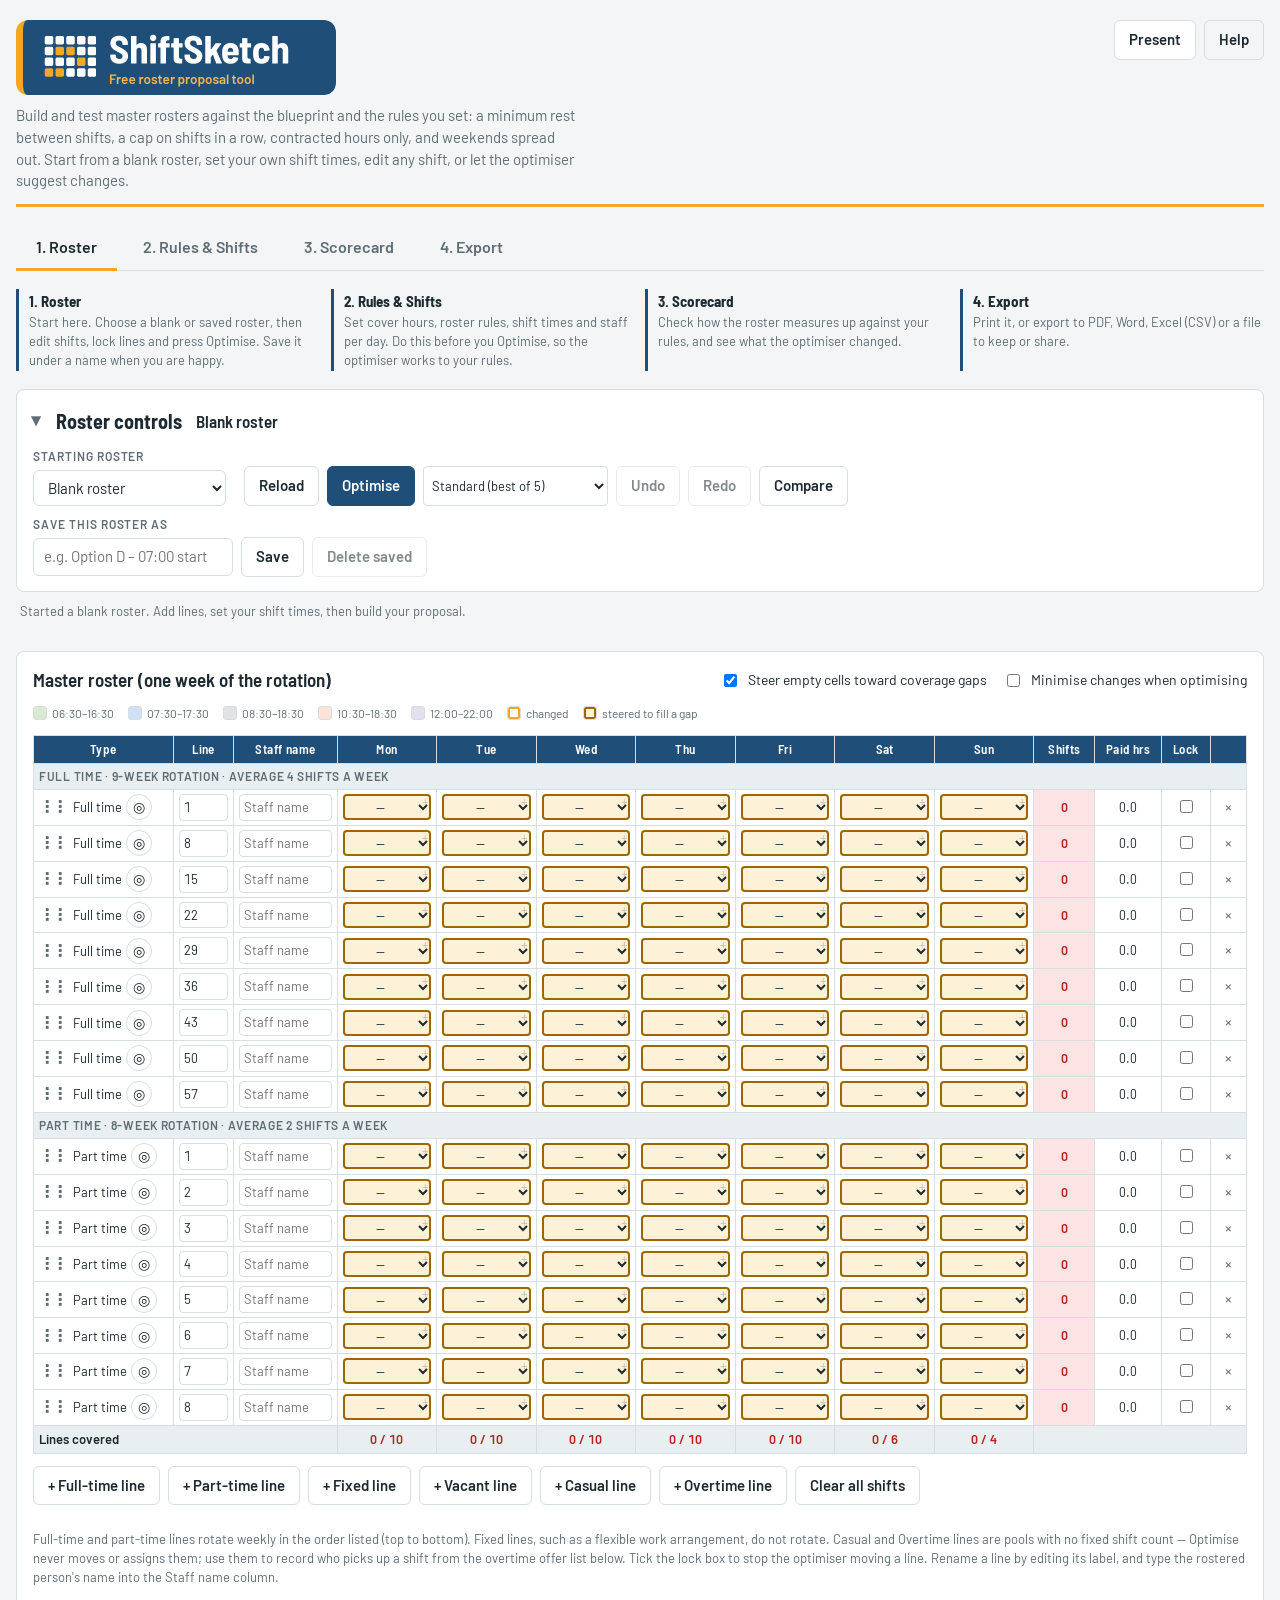
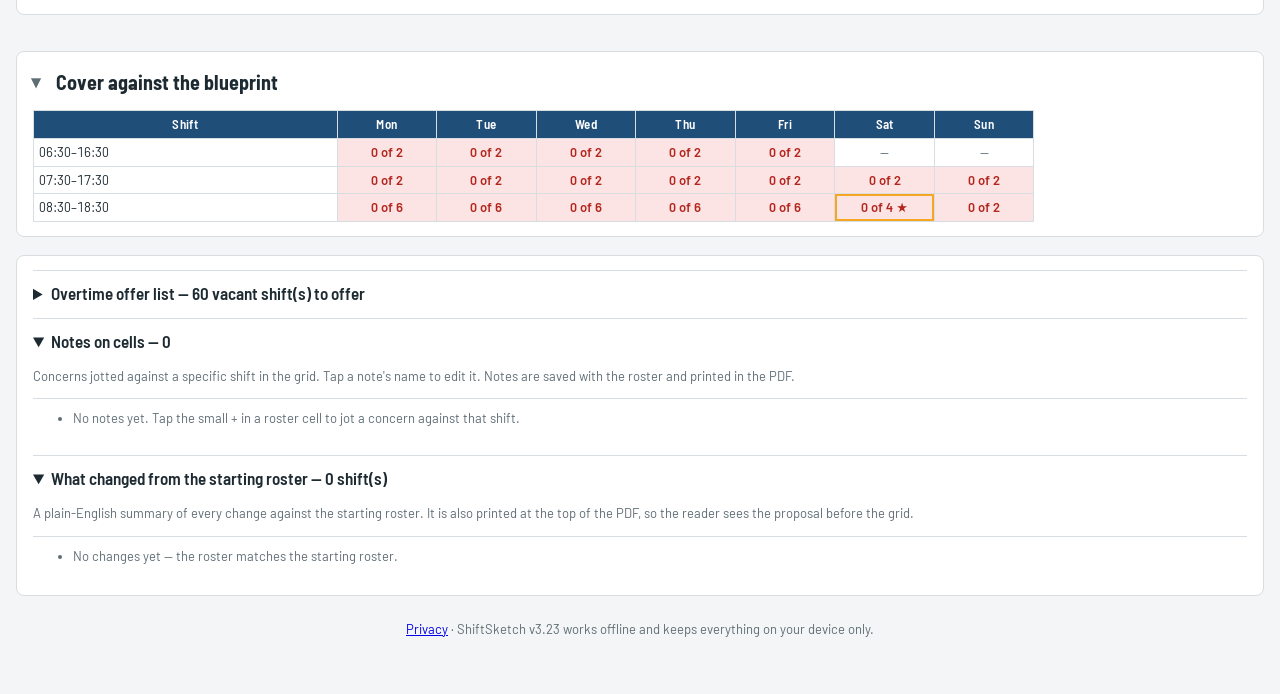
==== commit bc2cdf10: "ShiftSketch v3.23: TestMS preset, colour-coded real .xlsx export, cleaner Word/PDF Co-Authored-By: C" ====
--- a/index.html
+++ b/index.html
@@ -230,6 +230,7 @@
 .ptbl{width:100%;border-collapse:collapse;font-size:11px;margin:0 0 16px}
 .ptbl th,.ptbl td{border:1px solid #999;padding:3px 7px;text-align:left;color:#1d2a31}
 .ptbl th{background:#1f4e79;color:#fff;font-family:"Barlow Semi Condensed",sans-serif}
+.ptbl tr{page-break-inside:avoid;break-inside:avoid}.ptbl thead{display:table-header-group}
 .pchip{display:inline-block;padding:1px 9px;border-radius:10px;font-size:10px;font-weight:700;color:#fff}
 @media print{
   body *{visibility:hidden}
@@ -494,7 +495,7 @@
       <textarea id="csv" readonly></textarea>
       <label class="toggle" for="incScore" style="margin-top:6px"><input type="checkbox" id="incScore">Include the scorecard in print and exports (off by default so the roster prints clean)</label>
       <div class="actions" style="margin-top:4px">
-        <button class="btn" id="expXlsx" title="A colour-coded Excel workbook: master roster, shift coverage and scorecard">Export to Excel</button>
+        <button class="btn" id="expXlsx" title="A colour-coded Excel workbook (.xlsx): master roster, shift coverage and vacant shifts. Tick the scorecard option to add the scorecard sheet.">Export to Excel</button>
         <button class="btn" id="expDoc" title="A colour-coded Word document with the same tables">Export to Word</button>
         <button class="btn primary" id="printPdf" title="Opens the print dialog — choose &quot;Save as PDF&quot; as the destination">Print / Save as PDF</button>
       </div>
@@ -516,7 +517,7 @@
   <div class="actions"><button class="btn primary" id="noteSave">Save note</button><button class="btn" id="noteDel">Delete</button><button class="btn" id="noteCancel">Close</button></div>
 </div>
 <div id="printArea" aria-hidden="true"></div>
-<p class="note pres-hide" style="text-align:center;margin:24px 0 8px"><a href="privacy.html">Privacy</a> &middot; ShiftSketch v3.22 works offline and keeps everything on your device only.</p>
+<p class="note pres-hide" style="text-align:center;margin:24px 0 8px"><a href="privacy.html">Privacy</a> &middot; ShiftSketch v3.23 works offline and keeps everything on your device only.</p>
 
 <script>
 const PRESETS={"Sample roster A": {"FT": [["1", {"Mon": "12:00", "Tue": "12:00", "Sat": "08:30", "Sun": "08:30"}], ["8", {"Mon": "07:30", "Tue": "07:30", "Sat": "08:30", "Sun": "08:30"}], ["15", {"Wed": "07:30", "Thu": "07:30", "Fri": "07:30", "Sat": "07:30"}], ["22", {"Tue": "07:30", "Wed": "12:00", "Thu": "12:00", "Fri": "12:00"}], ["29", {"Mon": "08:30", "Tue": "08:30", "Fri": "08:30", "Sat": "08:30", "Sun": "07:30"}], ["36", {"Thu": "08:30", "Fri": "08:30", "Sat": "08:30"}], ["43", {"Tue": "08:30", "Wed": "08:30", "Thu": "07:30", "Fri": "08:30"}], ["50", {"Tue": "08:30", "Wed": "12:00", "Thu": "12:00", "Fri": "12:00"}], ["57", {"Mon": "07:30", "Tue": "12:00", "Wed": "08:30", "Thu": "08:30"}]], "PT": [["1", {"Wed": "08:30", "Sun": "07:30"}], ["2", {"Mon": "12:00", "Fri": "06:30"}], ["3", {"Thu": "08:30", "Fri": "07:30"}], ["4", {"Wed": "08:30", "Thu": "06:30"}], ["5", {"Mon": "08:30", "Wed": "07:30"}], ["6", {"Thu": "06:30", "Fri": "06:30"}], ["7", {"Fri": "08:30", "Sat": "07:30"}], ["8", {"Mon": "08:30", "Tue": "06:30"}]], "FWA": {}, "CAS": [["1", {"Mon": "06:30", "Tue": "06:30", "Wed": "06:30"}, ""]], "OT": [["1", {"Mon": "06:30", "Tue": "06:30"}, "Vacant Offer"], ["2", {"Mon": "06:30", "Tue": "06:30", "Wed": "06:30"}, "Vacant offer"]], "late": true}, "Sample roster B": {"FT": [["1", {"Mon": "12:00", "Tue": "12:00", "Sat": "08:30", "Sun": "08:30"}], ["8", {"Mon": "07:30", "Tue": "07:30", "Sat": "08:30", "Sun": "08:30"}], ["15", {"Wed": "07:30", "Thu": "07:30", "Fri": "08:30", "Sat": "07:30"}], ["22", {"Tue": "07:30", "Wed": "12:00", "Thu": "12:00", "Fri": "12:00"}], ["29", {"Mon": "08:30", "Tue": "08:30", "Fri": "08:30", "Sat": "08:30", "Sun": "07:30"}], ["36", {"Thu": "08:30", "Fri": "07:30", "Sat": "08:30"}], ["43", {"Tue": "08:30", "Wed": "08:30", "Thu": "07:30", "Fri": "08:30"}], ["50", {"Tue": "08:30", "Wed": "12:00", "Thu": "12:00", "Fri": "12:00"}], ["57", {"Mon": "07:30", "Tue": "12:00", "Wed": "08:30", "Thu": "08:30"}]], "PT": [["1", {"Wed": "08:30", "Sun": "07:30"}], ["2", {"Mon": "12:00", "Fri": "06:30"}], ["3", {"Thu": "08:30", "Fri": "07:30"}], ["4", {"Wed": "08:30", "Thu": "06:30"}], ["5", {"Mon": "08:30", "Wed": "07:30"}], ["6", {"Thu": "06:30", "Fri": "06:30"}], ["7", {"Fri": "08:30", "Sat": "07:30"}], ["8", {"Mon": "08:30", "Tue": "06:30"}]], "FWA": {}, "CAS": [["1", {"Mon": "06:30", "Tue": "06:30", "Wed": "06:30"}, ""]], "OT": [["1", {"Mon": "06:30", "Tue": "06:30"}, "Vacant Offer"], ["2", {"Mon": "06:30", "Tue": "06:30", "Wed": "06:30"}, "Vacant offer"]], "late": true}, "Sample current roster": {"FT": [["1", {"Mon": "08:30", "Tue": "08:30", "Wed": "08:30", "Thu": "08:30"}], ["8", {"Tue": "07:30", "Wed": "08:30", "Sat": "08:30", "Sun": "08:30"}], ["15", {"Mon": "08:30", "Tue": "08:30", "Wed": "08:30", "Thu": "08:30"}], ["22", {"Tue": "08:30", "Wed": "08:30", "Thu": "08:30", "Fri": "08:30"}], ["29", {"Tue": "06:30", "Wed": "06:30", "Sat": "07:30", "Sun": "07:30"}], ["36", {"Mon": "08:30", "Tue": "08:30", "Sat": "07:30", "Sun": "07:30"}], ["43", {"Tue": "06:30", "Wed": "06:30", "Thu": "06:30", "Fri": "06:30"}], ["50", {"Tue": "07:30", "Wed": "07:30", "Thu": "07:30", "Fri": "07:30"}], ["57", {"Tue": "08:30", "Wed": "08:30", "Thu": "08:30", "Fri": "08:30"}]], "PT": [["1", {"Sat": "08:30", "Sun": "08:30"}], ["8", {"Mon": "07:30", "Fri": "08:30"}], ["15", {"Mon": "07:30", "Fri": "08:30"}], ["22", {"Wed": "07:30", "Fri": "06:30"}], ["29", {"Mon": "08:30", "Fri": "08:30"}], ["36", {"Mon": "06:30", "Fri": "08:30"}], ["43", {"Mon": "08:30", "Fri": "07:30"}], ["50", {"Mon": "06:30", "Wed": "08:30"}]], "FWA": {}, "late": false}, "Option A": {"FT": [["1", {"Mon": "08:30", "Tue": "08:30", "Wed": "08:30", "Thu": "08:30"}], ["8", {"Tue": "07:30", "Wed": "08:30", "Sat": "08:30", "Sun": "08:30"}], ["15", {"Mon": "08:30", "Tue": "08:30", "Wed": "08:30", "Thu": "08:30"}], ["22", {"Tue": "08:30", "Wed": "08:30", "Thu": "08:30", "Fri": "08:30"}], ["29", {"Tue": "06:30", "Wed": "06:30", "Sat": "07:30", "Sun": "07:30"}], ["36", {"Mon": "08:30", "Tue": "08:30", "Sat": "07:30", "Sun": "07:30"}], ["43", {"Tue": "06:30", "Wed": "06:30", "Thu": "06:30", "Fri": "06:30"}], ["50", {"Tue": "07:30", "Wed": "07:30", "Thu": "07:30", "Fri": "07:30"}], ["57", {"Tue": "08:30", "Wed": "08:30", "Thu": "08:30", "Fri": "08:30"}]], "PT": [["1", {"Fri": "08:30", "Sat": "08:30"}], ["2", {"Mon": "06:30", "Thu": "06:30"}], ["3", {"Wed": "07:30", "Sat": "08:30"}], ["4", {"Mon": "07:30", "Thu": "07:30"}], ["5", {"Wed": "08:30", "Sat": "08:30"}], ["6", {"Mon": "06:30", "Fri": "06:30"}], ["7", {"Fri": "08:30", "Sun": "08:30"}], ["8", {"Mon": "07:30", "Fri": "07:30"}]], "FWA": {}, "late": false}, "Option B": {"FT": [["1", {"Mon": "08:30", "Tue": "08:30", "Wed": "08:30", "Fri": "08:30"}], ["8", {"Tue": "07:30", "Wed": "08:30", "Sat": "08:30", "Sun": "08:30"}], ["15", {"Mon": "08:30", "Tue": "08:30", "Thu": "08:30", "Sun": "08:30"}], ["22", {"Tue": "08:30", "Wed": "08:30", "Thu": "08:30", "Fri": "08:30"}], ["29", {"Mon": "06:30", "Wed": "06:30", "Sat": "07:30", "Sun": "07:30"}], ["36", {"Mon": "08:30", "Tue": "08:30", "Sat": "07:30", "Sun": "07:30"}], ["43", {"Tue": "06:30", "Wed": "06:30", "Thu": "06:30", "Fri": "06:30"}], ["50", {"Mon": "07:30", "Wed": "07:30", "Thu": "07:30", "Fri": "07:30"}], ["57", {"Wed": "08:30", "Thu": "08:30", "Fri": "08:30", "Sat": "08:30"}]], "PT": [["1", {"Wed": "07:30", "Sat": "08:30"}], ["2", {"Tue": "06:30", "Thu": "06:30"}], ["3", {"Mon": "06:30", "Fri": "06:30"}], ["4", {"Fri": "08:30", "Sat": "08:30"}], ["5", {"Tue": "07:30", "Thu": "07:30"}], ["6", {"Mon": "07:30", "Fri": "07:30"}], ["7", {"Fri": "08:30", "Wed": "08:30"}], ["8", {"Tue": "08:30", "Fri": "08:30"}]], "FWA": {}, "late": false}, "Option C1 (late shift)": {"FT": [["1", {"Mon": "12:00", "Tue": "08:30", "Wed": "08:30", "Fri": "08:30"}], ["8", {"Tue": "07:30", "Wed": "08:30", "Sat": "08:30", "Sun": "08:30"}], ["15", {"Mon": "12:00", "Tue": "12:00", "Thu": "08:30", "Sun": "08:30"}], ["22", {"Tue": "12:00", "Wed": "12:00", "Thu": "12:00", "Fri": "12:00"}], ["29", {"Mon": "06:30", "Wed": "06:30", "Sat": "07:30", "Sun": "07:30"}], ["36", {"Mon": "08:30", "Tue": "08:30", "Sat": "07:30", "Sun": "07:30"}], ["43", {"Tue": "06:30", "Wed": "06:30", "Thu": "06:30", "Fri": "06:30"}], ["50", {"Mon": "07:30", "Wed": "07:30", "Thu": "07:30", "Fri": "07:30"}], ["57", {"Wed": "12:00", "Thu": "12:00", "Fri": "12:00", "Sat": "08:30"}]], "PT": [["1", {"Wed": "07:30", "Sat": "08:30"}], ["2", {"Tue": "06:30", "Thu": "06:30"}], ["3", {"Mon": "06:30", "Fri": "06:30"}], ["4", {"Fri": "08:30", "Sat": "08:30"}], ["5", {"Tue": "07:30", "Thu": "07:30"}], ["6", {"Mon": "07:30", "Fri": "07:30"}], ["7", {"Fri": "08:30", "Wed": "08:30"}], ["8", {"Tue": "08:30", "Fri": "08:30"}]], "FWA": {}, "late": true}, "Option C2 (late shift)": {"FT": [["1", {"Mon": "12:00", "Tue": "08:30", "Wed": "08:30", "Fri": "08:30"}], ["8", {"Tue": "07:30", "Wed": "08:30", "Sat": "08:30", "Sun": "08:30"}], ["15", {"Mon": "12:00", "Tue": "12:00", "Thu": "08:30", "Sun": "08:30"}], ["22", {"Tue": "12:00", "Wed": "12:00", "Thu": "12:00", "Fri": "08:30"}], ["29", {"Mon": "06:30", "Wed": "06:30", "Sat": "07:30", "Sun": "07:30"}], ["36", {"Mon": "08:30", "Tue": "08:30", "Sat": "07:30", "Sun": "07:30"}], ["43", {"Tue": "06:30", "Wed": "06:30", "Thu": "06:30", "Fri": "06:30"}], ["50", {"Mon": "07:30", "Wed": "07:30", "Thu": "07:30", "Fri": "07:30"}], ["57", {"Wed": "12:00", "Thu": "12:00", "Fri": "08:30", "Sat": "08:30"}]], "PT": [["1", {"Wed": "07:30", "Sat": "08:30"}], ["2", {"Tue": "06:30", "Thu": "06:30"}], ["3", {"Mon": "06:30", "Fri": "06:30"}], ["4", {"Fri": "12:00", "Sat": "08:30"}], ["5", {"Tue": "07:30", "Thu": "07:30"}], ["6", {"Mon": "07:30", "Fri": "07:30"}], ["7", {"Fri": "08:30", "Wed": "08:30"}], ["8", {"Tue": "08:30", "Fri": "12:00"}]], "FWA": {}, "late": true}};
@@ -1055,81 +1056,122 @@
   const c=counts(state); const used=cfg.shifts.filter(s=>DAYS.some(d=>req(d,s.id)||c[d][s.id]));
   return used.map(s=>({label:s.start+'–'+s.end,cells:DAYS.map(d=>{const have=c[d][s.id]||0,n=req(d,s.id); if(!n&&!have) return {text:'—',status:'dim'}; const status=have<n?'short':have>n?'over':'ok'; return {text:have+' of '+n,status};})}));
 }
-function chipSpan(ok,warn){
-  const st=ok?'ok':(warn?'warn':'bad'), fg={ok:'#2f7d4f',warn:'#9a6700',bad:'#b3261e'}[st], txt=ok?'Pass':(warn?'Review':'Fails');
-  return '<span class="pchip" style="background:'+fg+'">'+txt+'</span>';
+function niceName(n){return String(n||'Roster').replace(/^(saved|full):/,'');}
+function chipCell(ok,warn){
+  const st=ok?'ok':(warn?'warn':'bad'), bg={ok:'#2f7d4f',warn:'#9a6700',bad:'#b3261e'}[st], txt=ok?'Pass':(warn?'Review':'Fails');
+  return '<td style="background:'+bg+';color:#ffffff;font-weight:700;text-align:center;width:9%">'+txt+'</td>';
 }
 function reportTablesHTML(){
   const now=new Date();
   const dateStr=now.toLocaleDateString('en-AU',{day:'2-digit',month:'short',year:'numeric'})+' at '+now.toLocaleTimeString('en-AU',{hour:'2-digit',minute:'2-digit'});
+  const H2=t=>'<h2 style="color:#1f4e79;border-bottom:2px solid #f5a623;padding-bottom:4px;margin:18px 0 8px;font-family:Arial,Helvetica,sans-serif;font-size:15pt;page-break-after:avoid">'+t+'</h2>';
   let h='<div style="font-family:Arial,Helvetica,sans-serif">';
-  h+='<div style="background:#1f4e79;color:#fff;padding:14px 18px;border-bottom:4px solid #f5a623">'+
-     '<div style="font-size:11px;letter-spacing:.1em;text-transform:uppercase">Roster proposal &middot; Master roster</div>'+
-     '<div style="font-size:22px;font-weight:700">ShiftSketch — '+esc(presetName||'Roster')+'</div>'+
-     '<div style="font-size:12px">Exported '+dateStr+'</div></div>';
-  { const c=changeSummary(); h+='<h2 style="color:#1f4e79;border-bottom:2px solid #f5a623;padding-bottom:4px;font-family:Arial">What changed from the starting roster ('+c.total+' shift'+(c.total===1?'':'s')+')</h2>';
-    h+=c.items.length?'<ul style="font-size:12px;line-height:1.5;margin:6px 0 12px 18px;padding:0">'+c.items.map(x=>'<li><b>'+esc(x.nm)+'</b> &mdash; '+esc(x.txt)+'</li>').join('')+'</ul>':'<p style="font-size:12px">No changes &mdash; this is the starting roster.</p>'; }
-  { const nn=allNotes(); if(nn.length){ h+='<h2 style="color:#1f4e79;border-bottom:2px solid #f5a623;padding-bottom:4px;font-family:Arial">Notes ('+nn.length+')</h2><ul style="font-size:12px;line-height:1.5;margin:6px 0 12px 18px;padding:0">'+nn.map(x=>'<li><b>Line '+esc(x.label)+' &middot; '+x.d+(x.shift?' ('+esc(x.shift)+')':'')+'</b> &mdash; '+esc(x.txt)+'</li>').join('')+'</ul>'; } }
+  // banner as a one-cell table so Word keeps the colour
+  h+='<table style="width:100%;border-collapse:collapse;margin:0 0 6px"><tr><td style="background:#1f4e79;color:#ffffff;padding:12px 16px;border:0;border-bottom:4px solid #f5a623">'+
+     '<div style="font-size:10pt;letter-spacing:1px;text-transform:uppercase;color:#d6e2ef">Roster proposal &middot; Master roster</div>'+
+     '<div style="font-size:20pt;font-weight:700;color:#ffffff">ShiftSketch &mdash; '+esc(niceName(presetName))+'</div>'+
+     '<div style="font-size:10pt;color:#d6e2ef">Exported '+dateStr+'</div></td></tr></table>';
+  // 1. the roster itself
+  h+=H2('Master roster (one week of the rotation)');
+  h+='<table class="ptbl fx" width="100%" style="table-layout:fixed;width:100%"><colgroup><col width="10%"><col width="9%"><col width="12%">'+DAYS.map(()=>'<col width="8.3%">').join('')+'<col width="6%"><col width="6.9%"></colgroup><thead><tr><th class="l" width="10%">Type</th><th width="9%">Line</th><th class="l" width="12%">Staff name</th>'+DAYS.map(d=>'<th width="8.3%">'+d+'</th>').join('')+'<th width="6%">Shifts</th><th width="6.9%">Paid hrs</th></tr></thead><tbody>';
+  for(const r of rosterRows()) h+='<tr style="height:22px;page-break-inside:avoid"><td class="l">'+esc(r.type)+'</td><td>'+esc(r.label)+'</td><td class="l">'+esc(r.pto||'')+'</td>'+r.cells.map(c=>'<td'+(c.swatch>=0?' style="background:'+SWATCH[c.swatch]+'"':'')+'>'+esc(c.text||'—')+'</td>').join('')+'<td>'+r.shifts+'</td><td>'+r.hrs+'</td></tr>';
+  h+='</tbody></table>';
+  // 2. cover
+  h+=H2('Shift coverage (have of need)');
+  h+='<table class="ptbl fx" style="table-layout:fixed;width:100%"><colgroup><col width="16%">'+DAYS.map(()=>'<col width="12%">').join('')+'</colgroup><thead><tr><th class="l" width="16%">Shift</th>'+DAYS.map(d=>'<th width="12%">'+d+'</th>').join('')+'</tr></thead><tbody>';
+  const STC={short:['#fbe4e3','#b3261e'],over:['#fdf1d8','#9a6700'],dim:['#f3f3f3','#8a97a0'],ok:['#ffffff','#1d2a31']};
+  for(const r of coverageRows()) h+='<tr style="height:22px;page-break-inside:avoid"><td class="l">'+esc(r.label)+'</td>'+r.cells.map(c=>{const [bg,fg]=STC[c.status||'ok']; return '<td style="background:'+bg+';color:'+fg+(c.status==='short'?';font-weight:700':'')+'">'+esc(c.text)+'</td>';}).join('')+'</tr>';
+  h+='</tbody></table>';
+  // 3. vacant shifts
+  {const otr=otGaps(evaluate(state));
+   h+=H2('Overtime offer list (vacant shifts)');
+   if(!otr.length) h+='<p style="font-size:10pt;color:#5f6d75;margin:4px 0">No vacant shifts at export time.</p>';
+   else { h+='<table class="ptbl fx" style="table-layout:fixed;width:60%"><colgroup><col width="20%"><col width="25%"><col width="25%"><col width="30%"></colgroup><thead><tr><th>Day</th><th>Shift</th><th>Staff needed</th><th>Priority</th></tr></thead><tbody>';
+     for(const g of otr) h+='<tr style="height:22px;page-break-inside:avoid"><td>'+esc(g.d)+'</td><td>'+esc(lab(g.id))+'</td><td>'+g.n+'</td><td>'+(g.vac?'Vacant line':(isCore(g.d,g.id)?'Core':'Standard'))+'</td></tr>';
+     h+='</tbody></table>'; }
+  }
+  // 4. only when there is something to say
+  { const c=changeSummary();
+    if(c.items.length){ h+=H2('What changed from the starting roster ('+c.total+' shift'+(c.total===1?'':'s')+')');
+      h+='<ul style="font-size:10pt;line-height:1.5;margin:6px 0 12px 18px;padding:0">'+c.items.map(x=>'<li><b>'+esc(x.nm)+'</b> &mdash; '+esc(x.txt)+'</li>').join('')+'</ul>'; } }
+  { const nn=allNotes(); if(nn.length){ h+=H2('Notes ('+nn.length+')')+'<ul style="font-size:10pt;line-height:1.5;margin:6px 0 12px 18px;padding:0">'+nn.map(x=>'<li><b>Line '+esc(x.label)+' &middot; '+x.d+(x.shift?' ('+esc(x.shift)+')':'')+'</b> &mdash; '+esc(x.txt)+'</li>').join('')+'</ul>'; } }
+  // 5. scorecard, optional
   if(incScore){
-  h+='<h2 style="color:#1f4e79;border-bottom:2px solid #f5a623;padding-bottom:4px;font-family:Arial">Scorecard summary</h2>';
-  h+='<table class="ptbl"><tr>'+lastKpis.map(([n,l])=>'<td style="text-align:center"><div style="font-size:16px;font-weight:700">'+esc(n)+'</div><div style="font-size:10px;color:#5f6d75">'+esc(l)+'</div></td>').join('')+'</tr></table>';
-  h+='<table class="ptbl"><thead><tr><th>Status</th><th>Check</th><th>Detail</th></tr></thead><tbody>'+
-     lastItems.map(([ok,warn,t,d])=>'<tr><td>'+chipSpan(ok,warn&&!ok)+'</td><td><b>'+esc(t)+'</b></td><td>'+esc(String(d))+'</td></tr>').join('')+'</tbody></table>';
-  }
-  h+='<h2 style="color:#1f4e79;border-bottom:2px solid #f5a623;padding-bottom:4px;font-family:Arial">Master roster (one week of the rotation)</h2>';
-  h+='<table class="ptbl fx" style="table-layout:fixed;width:100%"><colgroup><col width="9%"><col width="6%"><col width="14%">'+DAYS.map(()=>'<col width="8.5%">').join('')+'<col width="5.5%"><col width="6%"></colgroup><thead><tr><th class="l">Type</th><th>Line</th><th class="l">Staff name</th>'+DAYS.map(d=>'<th>'+d+'</th>').join('')+'<th>Shifts</th><th>Paid hrs</th></tr></thead><tbody>';
-  for(const r of rosterRows()) h+='<tr style="height:22px"><td class="l">'+esc(r.type)+'</td><td>'+esc(r.label)+'</td><td class="l">'+esc(r.pto||'')+'</td>'+r.cells.map(c=>'<td'+(c.swatch>=0?' style="background:'+SWATCH[c.swatch]+'"':'')+'>'+esc(c.text||'—')+'</td>').join('')+'<td>'+r.shifts+'</td><td>'+r.hrs+'</td></tr>';
-  h+='</tbody></table>';
-  {const otr=otGaps(evaluate(state));
-   h+='<h2 style="color:#1f4e79;border-bottom:2px solid #f5a623;padding-bottom:4px;font-family:Arial">Overtime offer list (vacant shifts)</h2>';
-   if(!otr.length) h+='<p style="font-size:11px;color:#5f6d75">No vacant shifts at export time.</p>';
-   else { h+='<table class="ptbl fx" style="table-layout:fixed;width:60%"><colgroup><col width="20%"><col width="25%"><col width="25%"><col width="30%"></colgroup><thead><tr><th>Day</th><th>Shift</th><th>Staff needed</th><th>Priority</th></tr></thead><tbody>';
-     for(const g of otr) h+='<tr style="height:22px"><td>'+esc(g.d)+'</td><td>'+esc(lab(g.id))+'</td><td>'+g.n+'</td><td>'+(g.vac?'Vacant line':(isCore(g.d,g.id)?'Core':'Standard'))+'</td></tr>';
-     h+='</tbody></table>'; }
-  }
-  h+='<h2 style="color:#1f4e79;border-bottom:2px solid #f5a623;padding-bottom:4px;font-family:Arial">Shift coverage (have of need)</h2>';
-  h+='<table class="ptbl fx" style="table-layout:fixed;width:100%"><colgroup><col width="16%">'+DAYS.map(()=>'<col width="12%">').join('')+'</colgroup><thead><tr><th class="l">Shift</th>'+DAYS.map(d=>'<th>'+d+'</th>').join('')+'</tr></thead><tbody>';
-  const STC={short:['#fbe4e3','#b3261e'],over:['#fdf1d8','#9a6700'],dim:['#f3f3f3','#8a97a0'],ok:['#ffffff','#1d2a31']};
-  for(const r of coverageRows()) h+='<tr style="height:22px"><td class="l">'+esc(r.label)+'</td>'+r.cells.map(c=>{const [bg,fg]=STC[c.status||'ok']; return '<td style="background:'+bg+';color:'+fg+'">'+esc(c.text)+'</td>';}).join('')+'</tr>';
-  h+='</tbody></table>';
-  h+='<div style="font-size:10px;color:#5f6d75;border-top:1px solid #d5dadd;padding-top:6px;margin-top:4px">Generated by ShiftSketch on '+dateStr+'. For planning use — verify against the current blueprint before publishing.</div>';
+    h+=H2('Scorecard summary');
+    h+='<table class="ptbl"><tr>'+lastKpis.map(([n,l])=>'<td style="text-align:center"><div style="font-size:13pt;font-weight:700">'+esc(n)+'</div><div style="font-size:8pt;color:#5f6d75">'+esc(l)+'</div></td>').join('')+'</tr></table>';
+    h+='<table class="ptbl"><thead><tr><th>Status</th><th>Check</th><th>Detail</th></tr></thead><tbody>'+
+       lastItems.map(([ok,warn,t,d])=>'<tr style="page-break-inside:avoid">'+chipCell(ok,warn&&!ok)+'<td style="width:22%"><b>'+esc(t)+'</b></td><td>'+esc(String(d))+'</td></tr>').join('')+'</tbody></table>';
+  }
+  h+='<div style="font-size:9pt;color:#5f6d75;border-top:1px solid #d5dadd;padding-top:6px;margin-top:10px">Generated by ShiftSketch on '+dateStr+'. For planning use &mdash; verify against the current blueprint before publishing.</div>';
   h+='</div>';
   return h;
 }
-function xc(text,styleId){return '<Cell'+(styleId?' ss:StyleID="'+styleId+'"':'')+'><Data ss:Type="String">'+esc(text==null?'':text)+'</Data></Cell>';}
-function xrow(cells,h){return '<Row'+(h?' ss:Height="'+h+'"':'')+'>'+cells.join('')+'</Row>';}
-function xsheet(name,rows,widths){return '<Worksheet ss:Name="'+esc(name)+'"><Table>'+(widths||[]).map(w=>'<Column ss:Width="'+w+'"/>').join('')+rows.join('')+'</Table></Worksheet>';}
+const CRC_T=(()=>{const t=[];for(let n=0;n<256;n++){let c=n;for(let k=0;k<8;k++)c=c&1?0xEDB88320^(c>>>1):c>>>1;t[n]=c>>>0;}return t;})();
+function crc32(u){let c=0xFFFFFFFF;for(let i=0;i<u.length;i++)c=CRC_T[(c^u[i])&255]^(c>>>8);return (c^0xFFFFFFFF)>>>0;}
+function zipStore(files){
+  const te=new TextEncoder(), parts=[], central=[]; let off=0;
+  for(const f of files){
+    const nm=te.encode(f.name), d=typeof f.data==='string'?te.encode(f.data):f.data, crc=crc32(d);
+    const lh=new DataView(new ArrayBuffer(30)); lh.setUint32(0,0x04034b50,true); lh.setUint16(4,20,true); lh.setUint16(6,0x0800,true); lh.setUint16(8,0,true); lh.setUint16(10,0,true); lh.setUint16(12,33,true); lh.setUint32(14,crc,true); lh.setUint32(18,d.length,true); lh.setUint32(22,d.length,true); lh.setUint16(26,nm.length,true); lh.setUint16(28,0,true);
+    parts.push(new Uint8Array(lh.buffer),nm,d);
+    const ch=new DataView(new ArrayBuffer(46)); ch.setUint32(0,0x02014b50,true); ch.setUint16(4,20,true); ch.setUint16(6,20,true); ch.setUint16(8,0x0800,true); ch.setUint16(10,0,true); ch.setUint16(12,0,true); ch.setUint16(14,33,true); ch.setUint32(16,crc,true); ch.setUint32(20,d.length,true); ch.setUint32(24,d.length,true); ch.setUint16(28,nm.length,true); ch.setUint32(42,off,true);
+    central.push(new Uint8Array(ch.buffer),nm);
+    off+=30+nm.length+d.length;
+  }
+  const csize=central.reduce((a,p)=>a+p.length,0);
+  const eo=new DataView(new ArrayBuffer(22)); eo.setUint32(0,0x06054b50,true); eo.setUint16(8,files.length,true); eo.setUint16(10,files.length,true); eo.setUint32(12,csize,true); eo.setUint32(16,off,true);
+  const all=[...parts,...central,new Uint8Array(eo.buffer)], out=new Uint8Array(all.reduce((a,p)=>a+p.length,0)); let o=0; for(const p of all){out.set(p,o); o+=p.length;} return out;
+}
 function exportExcel(){
-  const styles=['<Style ss:ID="Default" ss:Name="Normal"><Alignment ss:Horizontal="Center" ss:Vertical="Center" ss:WrapText="1"/></Style>','<Style ss:ID="lft"><Alignment ss:Horizontal="Left" ss:Vertical="Center" ss:WrapText="1"/></Style>','<Style ss:ID="hdr"><Font ss:Bold="1" ss:Color="#FFFFFF"/><Interior ss:Color="#1F4E79" ss:Pattern="Solid"/></Style>'];
-  SWATCH.forEach((c,i)=>styles.push('<Style ss:ID="s'+i+'"><Interior ss:Color="'+c.toUpperCase()+'" ss:Pattern="Solid"/></Style>'));
-  styles.push('<Style ss:ID="short"><Interior ss:Color="#FBE4E3" ss:Pattern="Solid"/><Font ss:Color="#B3261E" ss:Bold="1"/></Style>');
-  styles.push('<Style ss:ID="over"><Interior ss:Color="#FDF1D8" ss:Pattern="Solid"/><Font ss:Color="#9A6700"/></Style>');
-  styles.push('<Style ss:ID="dim"><Font ss:Color="#8A97A0"/></Style>');
-  styles.push('<Style ss:ID="ok"><Interior ss:Color="#E3F2E8" ss:Pattern="Solid"/><Font ss:Color="#2F7D4F" ss:Bold="1"/></Style>');
-  styles.push('<Style ss:ID="warn"><Interior ss:Color="#FDF1D8" ss:Pattern="Solid"/><Font ss:Color="#9A6700" ss:Bold="1"/></Style>');
-  styles.push('<Style ss:ID="bad"><Interior ss:Color="#FBE4E3" ss:Pattern="Solid"/><Font ss:Color="#B3261E" ss:Bold="1"/></Style>');
-  const rosterRowsArr=[xrow(['Type','Line','Staff name',...DAYS,'Shifts','Paid hrs'].map(t=>xc(t,'hdr')),22)];
-  for(const r of rosterRows()) rosterRowsArr.push(xrow([xc(r.type,'lft'),xc(r.label),xc(r.pto||'','lft'),...r.cells.map(c=>xc(c.text,c.swatch>=0?'s'+c.swatch:undefined)),xc(r.shifts),xc(r.hrs)],22));
-  const covRowsArr=[xrow(['Shift',...DAYS].map(t=>xc(t,'hdr')),22)];
-  for(const r of coverageRows()) covRowsArr.push(xrow([xc(r.label,'lft'),...r.cells.map(c=>xc(c.text,c.status&&c.status!=='ok'?c.status:undefined))],22));
-  const scoreRowsArr=[xrow(['Status','Check','Detail'].map(t=>xc(t,'hdr')),22)];
-  for(const [ok,warn,t,d] of lastItems){ const st=ok?'ok':(warn&&!ok?'warn':'bad'); scoreRowsArr.push(xrow([xc(ok?'Pass':(warn&&!ok?'Review':'Fails'),st),xc(t,'lft'),xc(String(d),'lft')])); }
-  const otRowsArr=[xrow(['Day','Shift','Staff needed','Priority'].map(t=>xc(t,'hdr')),22)];
-  for(const g of otGaps(evaluate(state))) otRowsArr.push(xrow([xc(g.d),xc(lab(g.id)),xc(g.n),xc(g.vac?'Vacant line':(isCore(g.d,g.id)?'Core':'Standard'))],22));
-  const noteRowsArr=[xrow(['Line','Day','Shift','Note'].map(t=>xc(t,'hdr')),22)];
-  for(const x of allNotes()) noteRowsArr.push(xrow([xc(x.label),xc(x.d),xc(x.shift),xc(x.txt,'lft')]));
-  const xml='<?xml version="1.0" encoding="UTF-8"?>\n<?mso-application progid="Excel.Sheet"?>\n<Workbook xmlns="urn:schemas-microsoft-com:office:spreadsheet" xmlns:o="urn:schemas-microsoft-com:office:office" xmlns:x="urn:schemas-microsoft-com:office:excel" xmlns:ss="urn:schemas-microsoft-com:office:spreadsheet">'+
-    '<Styles>'+styles.join('')+'</Styles>'+xsheet('Master roster',rosterRowsArr,[80,50,120,62,62,62,62,62,62,62,52,58])+xsheet('Shift coverage',covRowsArr,[100,70,70,70,70,70,70,70])+xsheet('Overtime offer list',otRowsArr,[70,80,90,110])+(incScore?xsheet('Scorecard',scoreRowsArr,[70,230,560]):'')+(noteRowsArr.length>1?xsheet('Notes',noteRowsArr,[60,60,100,480]):'')+'</Workbook>';
-  download('Roster - '+(presetName||'export')+'.xls',xml,'application/vnd.ms-excel');
+  const X=(t)=>String(t==null?'':t).replace(/[\u0000-\u0008\u000b\u000c\u000e-\u001f]/g,'').replace(/&/g,'&amp;').replace(/</g,'&lt;').replace(/>/g,'&gt;');
+  const fonts=['<font><sz val="10"/><color rgb="FF1D2A31"/><name val="Arial"/></font>'], fills=['<fill><patternFill patternType="none"/></fill>','<fill><patternFill patternType="gray125"/></fill>'], xfs=['<xf numFmtId="0" fontId="0" fillId="0" borderId="0" xfId="0"/>'], reg={};
+  const fontId=o=>{const x='<font>'+(o.b?'<b/>':'')+'<sz val="'+(o.sz||10)+'"/><color rgb="FF'+(o.c||'1D2A31')+'"/><name val="Arial"/></font>'; let i=fonts.indexOf(x); if(i<0){fonts.push(x); i=fonts.length-1;} return i;};
+  const fillId=h=>{if(!h) return 0; const x='<fill><patternFill patternType="solid"><fgColor rgb="FF'+h.replace('#','').toUpperCase()+'"/><bgColor indexed="64"/></patternFill></fill>'; let i=fills.indexOf(x); if(i<0){fills.push(x); i=fills.length-1;} return i;};
+  const sty=o=>{const k=JSON.stringify(o); if(reg[k]!==undefined) return reg[k]; const x='<xf numFmtId="0" fontId="'+fontId(o.f||{})+'" fillId="'+fillId(o.fill)+'" borderId="1" xfId="0" applyFont="1" applyFill="1" applyBorder="1" applyAlignment="1"><alignment horizontal="'+(o.h||'center')+'" vertical="center"'+(o.wrap===false?'':' wrapText="1"')+'/></xf>'; xfs.push(x); reg[k]=xfs.length-1; return reg[k];};
+  const HDR=sty({f:{b:1,c:'FFFFFF'},fill:'1F4E79'}), HDRL=sty({f:{b:1,c:'FFFFFF'},fill:'1F4E79',h:'left'}), C=sty({}), L=sty({h:'left'});
+  const col=n=>{let s='';n++;while(n>0){const m=(n-1)%26;s=String.fromCharCode(65+m)+s;n=Math.floor((n-1)/26);}return s;};
+  const cell=(r,c,v,st)=>{const ref=col(c)+(r+1); if(v===''||v==null) return '<c r="'+ref+'" s="'+st+'"/>'; return typeof v==='number'?'<c r="'+ref+'" s="'+st+'"><v>'+v+'</v></c>':'<c r="'+ref+'" s="'+st+'" t="inlineStr"><is><t xml:space="preserve">'+X(v)+'</t></is></c>';};
+  const sheet=(rows,widths,ht)=>'<?xml version="1.0" encoding="UTF-8" standalone="yes"?>\n<worksheet xmlns="http://schemas.openxmlformats.org/spreadsheetml/2006/main"><sheetPr><pageSetUpPr fitToPage="1"/></sheetPr><sheetViews><sheetView workbookViewId="0" showGridLines="0"><pane ySplit="1" topLeftCell="A2" activePane="bottomLeft" state="frozen"/></sheetView></sheetViews><sheetFormatPr defaultRowHeight="18"/><cols>'+widths.map((w,i)=>'<col min="'+(i+1)+'" max="'+(i+1)+'" width="'+w+'" customWidth="1"/>').join('')+'</cols><sheetData>'+rows.map((r,i)=>'<row r="'+(i+1)+'"'+(ht?' ht="'+ht+'" customHeight="1"':'')+'>'+r.map((c,j)=>cell(i,j,c[0],c[1])).join('')+'</row>').join('')+'</sheetData><pageMargins left="0.5" right="0.5" top="0.6" bottom="0.6" header="0.3" footer="0.3"/><pageSetup orientation="landscape" fitToWidth="1" fitToHeight="0"/></worksheet>';
+  const SWS=SWATCH.map(h=>sty({fill:h,f:{b:1}}));
+  const cov={short:sty({fill:'FBE4E3',f:{b:1,c:'B3261E'}}),over:sty({fill:'FDF1D8',f:{c:'9A6700'}}),dim:sty({f:{c:'8A97A0'}})};
+  const stat={ok:sty({fill:'E3F2E8',f:{b:1,c:'2F7D4F'}}),warn:sty({fill:'FDF1D8',f:{b:1,c:'9A6700'}}),bad:sty({fill:'FBE4E3',f:{b:1,c:'B3261E'}})};
+  const sheets=[];
+  // Master roster
+  { const rows=[['Type','Line','Staff name',...DAYS,'Shifts','Paid hrs'].map((t,i)=>[t,i===0||i===2?HDRL:HDR])];
+    for(const r of rosterRows()) rows.push([[r.type,L],[r.label,C],[r.pto||'',L],...r.cells.map(c=>[c.text,c.swatch>=0?SWS[c.swatch]:C]),[+r.shifts,C],[+r.hrs,sty({})]]);
+    sheets.push(['Master roster',sheet(rows,[13,10,20,10,10,10,10,10,10,10,9,10],22)]); }
+  // Coverage
+  { const rows=[['Shift',...DAYS].map((t,i)=>[t,i?HDR:HDRL])];
+    for(const r of coverageRows()) rows.push([[r.label,L],...r.cells.map(c=>[c.text,c.status&&c.status!=='ok'?cov[c.status]:C])]);
+    sheets.push(['Shift coverage',sheet(rows,[16,11,11,11,11,11,11,11],22)]); }
+  // Overtime
+  { const rows=[['Day','Shift','Staff needed','Priority'].map(t=>[t,HDR])];
+    for(const g of otGaps(evaluate(state))) rows.push([[g.d,C],[lab(g.id),C],[+g.n,C],[g.vac?'Vacant line':(isCore(g.d,g.id)?'Core':'Standard'),C]]);
+    sheets.push(['Overtime offer list',sheet(rows,[10,14,14,16],22)]); }
+  // Scorecard
+  if(incScore){ const rows=[['Status','Check','Detail'].map((t,i)=>[t,i===0?HDR:HDRL])];
+    for(const [ok,warn,t,d] of lastItems){ const k=ok?'ok':(warn&&!ok?'warn':'bad'); rows.push([[ok?'Pass':(warn&&!ok?'Review':'Fails'),stat[k]],[t,sty({h:'left',f:{b:1}})],[String(d),L]]); }
+    sheets.push(['Scorecard',sheet(rows,[10,34,100])]); }
+  // Notes
+  { const nn=allNotes(); if(nn.length){ const rows=[['Line','Day','Shift','Note'].map((t,i)=>[t,i===3?HDRL:HDR])]; for(const x of nn) rows.push([[x.label,C],[x.d,C],[x.shift||'',C],[x.txt,L]]); sheets.push(['Notes',sheet(rows,[10,8,14,80])]); } }
+  const files=[
+    {name:'[Content_Types].xml',data:'<?xml version="1.0" encoding="UTF-8" standalone="yes"?>\n<Types xmlns="http://schemas.openxmlformats.org/package/2006/content-types"><Default Extension="rels" ContentType="application/vnd.openxmlformats-package.relationships+xml"/><Default Extension="xml" ContentType="application/xml"/><Override PartName="/xl/workbook.xml" ContentType="application/vnd.openxmlformats-officedocument.spreadsheetml.sheet.main+xml"/><Override PartName="/xl/styles.xml" ContentType="application/vnd.openxmlformats-officedocument.spreadsheetml.styles+xml"/>'+sheets.map((_,i)=>'<Override PartName="/xl/worksheets/sheet'+(i+1)+'.xml" ContentType="application/vnd.openxmlformats-officedocument.spreadsheetml.worksheet+xml"/>').join('')+'</Types>'},
+    {name:'_rels/.rels',data:'<?xml version="1.0" encoding="UTF-8" standalone="yes"?>\n<Relationships xmlns="http://schemas.openxmlformats.org/package/2006/relationships"><Relationship Id="rId1" Type="http://schemas.openxmlformats.org/officeDocument/2006/relationships/officeDocument" Target="xl/workbook.xml"/></Relationships>'},
+    {name:'xl/workbook.xml',data:'<?xml version="1.0" encoding="UTF-8" standalone="yes"?>\n<workbook xmlns="http://schemas.openxmlformats.org/spreadsheetml/2006/main" xmlns:r="http://schemas.openxmlformats.org/officeDocument/2006/relationships"><sheets>'+sheets.map((s,i)=>'<sheet name="'+X(s[0])+'" sheetId="'+(i+1)+'" r:id="rId'+(i+1)+'"/>').join('')+'</sheets></workbook>'},
+    {name:'xl/_rels/workbook.xml.rels',data:'<?xml version="1.0" encoding="UTF-8" standalone="yes"?>\n<Relationships xmlns="http://schemas.openxmlformats.org/package/2006/relationships">'+sheets.map((_,i)=>'<Relationship Id="rId'+(i+1)+'" Type="http://schemas.openxmlformats.org/officeDocument/2006/relationships/worksheet" Target="worksheets/sheet'+(i+1)+'.xml"/>').join('')+'<Relationship Id="rId'+(sheets.length+1)+'" Type="http://schemas.openxmlformats.org/officeDocument/2006/relationships/styles" Target="styles.xml"/></Relationships>'},
+    {name:'xl/styles.xml',data:'<?xml version="1.0" encoding="UTF-8" standalone="yes"?>\n<styleSheet xmlns="http://schemas.openxmlformats.org/spreadsheetml/2006/main"><fonts count="'+fonts.length+'">'+fonts.join('')+'</fonts><fills count="'+fills.length+'">'+fills.join('')+'</fills><borders count="2"><border><left/><right/><top/><bottom/><diagonal/></border><border><left style="thin"><color rgb="FFB0B7BB"/></left><right style="thin"><color rgb="FFB0B7BB"/></right><top style="thin"><color rgb="FFB0B7BB"/></top><bottom style="thin"><color rgb="FFB0B7BB"/></bottom><diagonal/></border></borders><cellStyleXfs count="1"><xf numFmtId="0" fontId="0" fillId="0" borderId="0"/></cellStyleXfs><cellXfs count="'+xfs.length+'">'+xfs.join('')+'</cellXfs><cellStyles count="1"><cellStyle name="Normal" xfId="0" builtinId="0"/></cellStyles></styleSheet>'},
+    ...sheets.map((s,i)=>({name:'xl/worksheets/sheet'+(i+1)+'.xml',data:s[1]}))
+  ];
+  download('Roster - '+niceName(presetName)+'.xlsx',zipStore(files),'application/vnd.openxmlformats-officedocument.spreadsheetml.sheet');
 }
 function exportWord(){
   const html='<html xmlns:o="urn:schemas-microsoft-com:office:office" xmlns:w="urn:schemas-microsoft-com:office:word" xmlns="http://www.w3.org/TR/REC-html40">'+
     '<head><meta charset="utf-8"><title>ShiftSketch export</title>'+
     '<!--[if gte mso 9]><xml><w:WordDocument><w:View>Print</w:View><w:Zoom>100</w:Zoom></w:WordDocument></xml><![endif]-->'+
     '<style>body{font-family:Arial,Helvetica,sans-serif;color:#1d2a31}table{border-collapse:collapse;width:100%;margin:0 0 18px}'+
-    'td,th{border:1px solid #999;padding:4px 8px;font-size:10.5pt}th{background:#1f4e79;color:#ffffff}table.fx{table-layout:fixed}.fx td,.fx th{height:22px;text-align:center;vertical-align:middle}.fx td.l,.fx th.l{text-align:left}@page{size:landscape;margin:1.5cm}</style></head><body>'+
+    'td,th{border:1px solid #999;padding:4px 8px;font-size:10.5pt}th{background:#1f4e79;color:#ffffff;font-weight:700}tr{page-break-inside:avoid}thead{display:table-header-group}table.fx{table-layout:fixed}.fx td,.fx th{height:22px;text-align:center;vertical-align:middle}.fx td.l,.fx th.l{text-align:left}@page{size:landscape;margin:1.5cm}</style></head><body>'+
     reportTablesHTML()+'</body></html>';
-  download('Roster - '+(presetName||'export')+'.doc',html,'application/msword');
+  download('Roster - '+niceName(presetName)+'.doc',html,'application/msword');
 }
 function printPdf(){ $('printArea').innerHTML=reportTablesHTML(); setTimeout(()=>window.print(),50); }
 function persist(){try{localStorage.setItem(KEY,JSON.stringify({cfg,lines:state.lines,base,preset:presetName,uidN,steerOn,minChangeOn}));}catch(e){}}
@@ -1497,7 +1539,7 @@
 $('exp').addEventListener('click',()=>{const t=JSON.stringify(exportObj(),null,1); $('json').value=t; download(($('saveName').value||'roster').replace(/[^\w\- ]+/g,'').trim()+'.json',t,'application/json');});
 $('impFile').addEventListener('change',e=>{const f=e.target.files[0]; if(!f) return; f.text().then(t=>{try{importObj(JSON.parse(t));}catch(err){$('status').textContent='That file is not a ShiftSketch export.';}}); e.target.value='';});
 $('impText').addEventListener('click',()=>{try{importObj(JSON.parse($('json').value));}catch(err){$('status').textContent='The text in the box is not a ShiftSketch export.';}});
-$('expXlsx').addEventListener('click',()=>{try{exportExcel(); $('status').textContent='Excel export started. If it warns the format doesn’t match the extension, choose Yes/Open anyway.';}catch(e){$('status').textContent='Excel export failed: '+e.message;}});
+$('expXlsx').addEventListener('click',()=>{try{exportExcel(); $('status').textContent='Excel workbook (.xlsx) downloaded.';}catch(e){$('status').textContent='Excel export failed: '+e.message;}});
 $('expDoc').addEventListener('click',()=>{try{exportWord(); $('status').textContent='Word export started. If it warns the format doesn’t match the extension, choose Yes/Open anyway.';}catch(e){$('status').textContent='Word export failed: '+e.message;}});
 $('incScore').addEventListener('change',e=>{incScore=e.target.checked;});
 $('printPdf').addEventListener('click',()=>{try{printPdf();}catch(e){$('status').textContent='Print view failed: '+e.message;}});
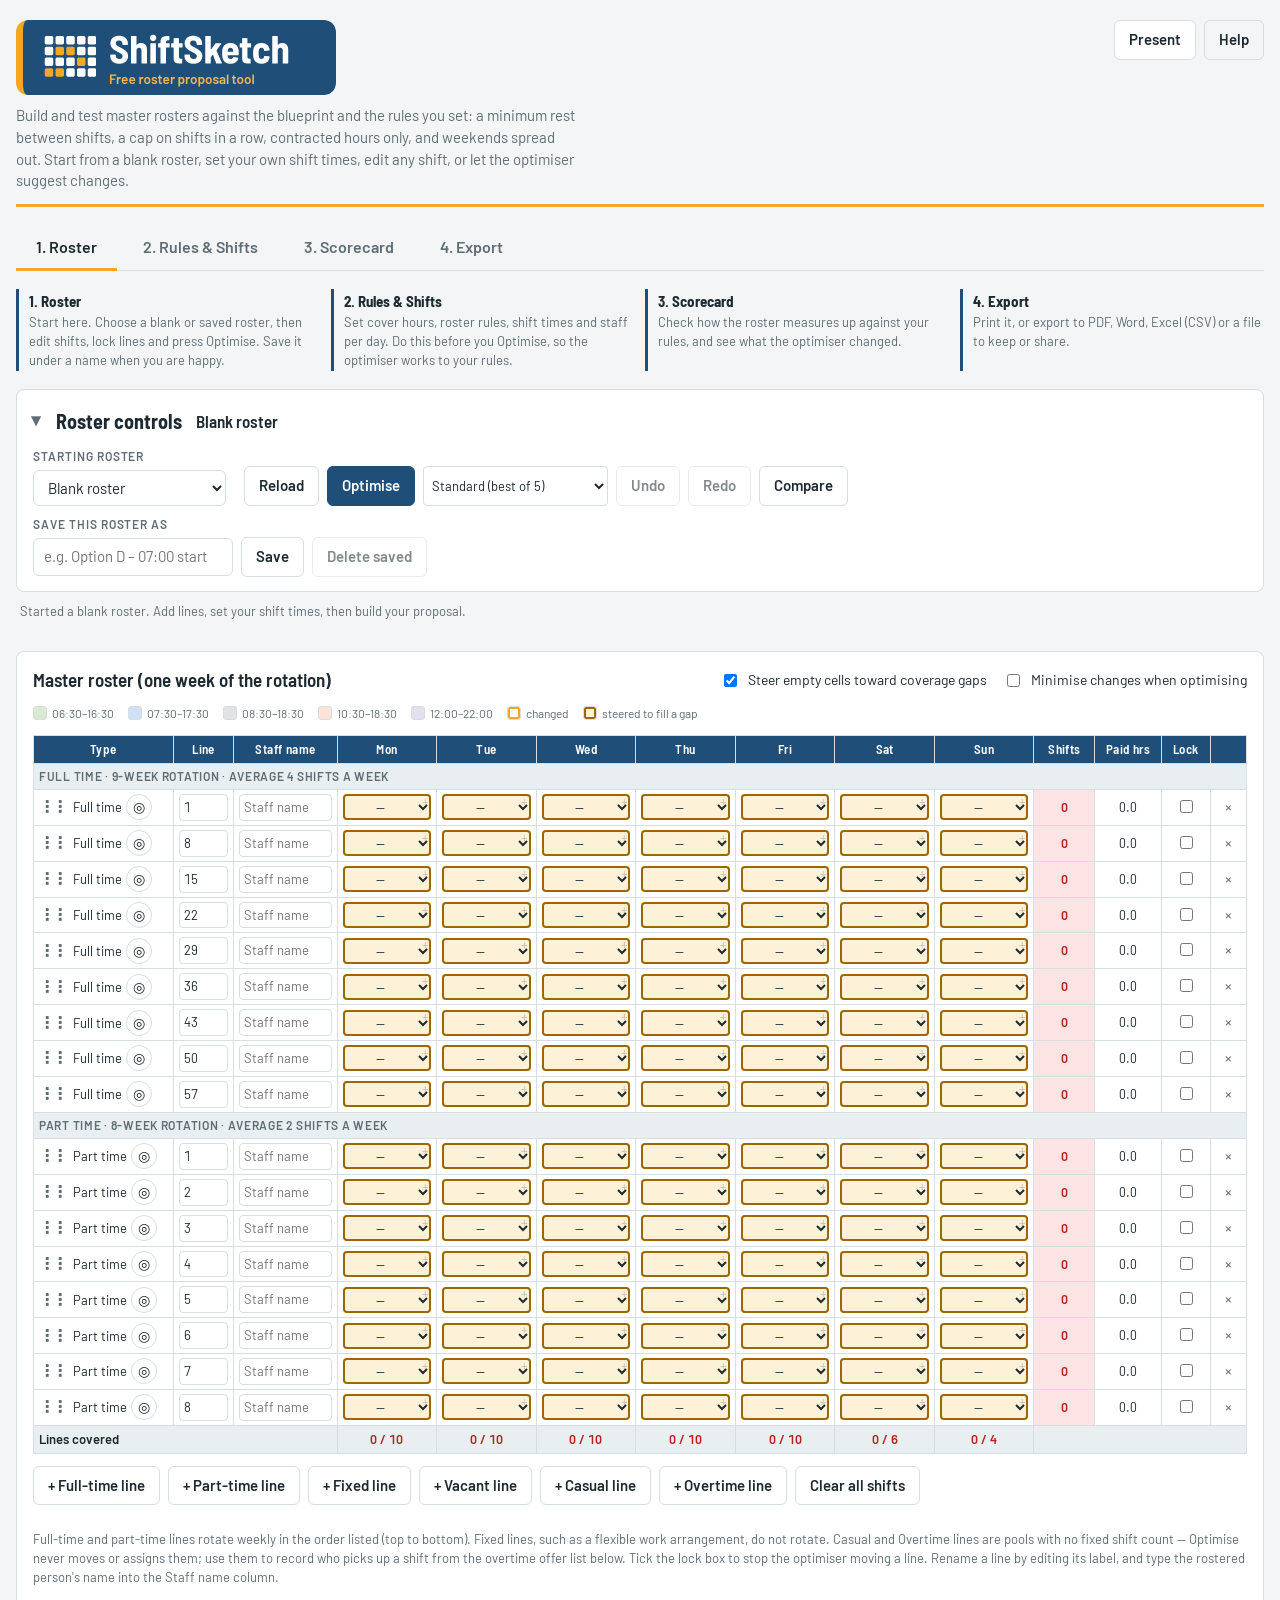
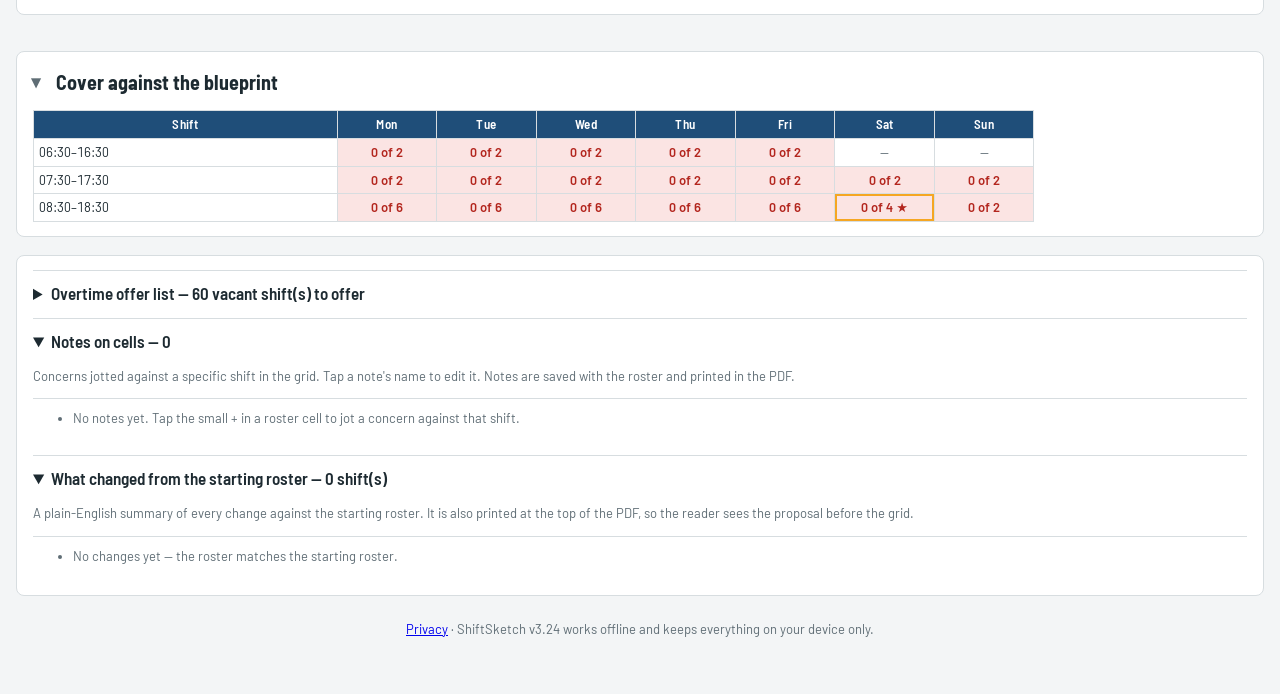
==== commit 30264135: "v3.24: show full start-finish shift range in overtime offer list, offer text, print and Excel Co-Aut" ====
--- a/index.html
+++ b/index.html
@@ -517,7 +517,7 @@
   <div class="actions"><button class="btn primary" id="noteSave">Save note</button><button class="btn" id="noteDel">Delete</button><button class="btn" id="noteCancel">Close</button></div>
 </div>
 <div id="printArea" aria-hidden="true"></div>
-<p class="note pres-hide" style="text-align:center;margin:24px 0 8px"><a href="privacy.html">Privacy</a> &middot; ShiftSketch v3.23 works offline and keeps everything on your device only.</p>
+<p class="note pres-hide" style="text-align:center;margin:24px 0 8px"><a href="privacy.html">Privacy</a> &middot; ShiftSketch v3.24 works offline and keeps everything on your device only.</p>
 
 <script>
 const PRESETS={"Sample roster A": {"FT": [["1", {"Mon": "12:00", "Tue": "12:00", "Sat": "08:30", "Sun": "08:30"}], ["8", {"Mon": "07:30", "Tue": "07:30", "Sat": "08:30", "Sun": "08:30"}], ["15", {"Wed": "07:30", "Thu": "07:30", "Fri": "07:30", "Sat": "07:30"}], ["22", {"Tue": "07:30", "Wed": "12:00", "Thu": "12:00", "Fri": "12:00"}], ["29", {"Mon": "08:30", "Tue": "08:30", "Fri": "08:30", "Sat": "08:30", "Sun": "07:30"}], ["36", {"Thu": "08:30", "Fri": "08:30", "Sat": "08:30"}], ["43", {"Tue": "08:30", "Wed": "08:30", "Thu": "07:30", "Fri": "08:30"}], ["50", {"Tue": "08:30", "Wed": "12:00", "Thu": "12:00", "Fri": "12:00"}], ["57", {"Mon": "07:30", "Tue": "12:00", "Wed": "08:30", "Thu": "08:30"}]], "PT": [["1", {"Wed": "08:30", "Sun": "07:30"}], ["2", {"Mon": "12:00", "Fri": "06:30"}], ["3", {"Thu": "08:30", "Fri": "07:30"}], ["4", {"Wed": "08:30", "Thu": "06:30"}], ["5", {"Mon": "08:30", "Wed": "07:30"}], ["6", {"Thu": "06:30", "Fri": "06:30"}], ["7", {"Fri": "08:30", "Sat": "07:30"}], ["8", {"Mon": "08:30", "Tue": "06:30"}]], "FWA": {}, "CAS": [["1", {"Mon": "06:30", "Tue": "06:30", "Wed": "06:30"}, ""]], "OT": [["1", {"Mon": "06:30", "Tue": "06:30"}, "Vacant Offer"], ["2", {"Mon": "06:30", "Tue": "06:30", "Wed": "06:30"}, "Vacant offer"]], "late": true}, "Sample roster B": {"FT": [["1", {"Mon": "12:00", "Tue": "12:00", "Sat": "08:30", "Sun": "08:30"}], ["8", {"Mon": "07:30", "Tue": "07:30", "Sat": "08:30", "Sun": "08:30"}], ["15", {"Wed": "07:30", "Thu": "07:30", "Fri": "08:30", "Sat": "07:30"}], ["22", {"Tue": "07:30", "Wed": "12:00", "Thu": "12:00", "Fri": "12:00"}], ["29", {"Mon": "08:30", "Tue": "08:30", "Fri": "08:30", "Sat": "08:30", "Sun": "07:30"}], ["36", {"Thu": "08:30", "Fri": "07:30", "Sat": "08:30"}], ["43", {"Tue": "08:30", "Wed": "08:30", "Thu": "07:30", "Fri": "08:30"}], ["50", {"Tue": "08:30", "Wed": "12:00", "Thu": "12:00", "Fri": "12:00"}], ["57", {"Mon": "07:30", "Tue": "12:00", "Wed": "08:30", "Thu": "08:30"}]], "PT": [["1", {"Wed": "08:30", "Sun": "07:30"}], ["2", {"Mon": "12:00", "Fri": "06:30"}], ["3", {"Thu": "08:30", "Fri": "07:30"}], ["4", {"Wed": "08:30", "Thu": "06:30"}], ["5", {"Mon": "08:30", "Wed": "07:30"}], ["6", {"Thu": "06:30", "Fri": "06:30"}], ["7", {"Fri": "08:30", "Sat": "07:30"}], ["8", {"Mon": "08:30", "Tue": "06:30"}]], "FWA": {}, "CAS": [["1", {"Mon": "06:30", "Tue": "06:30", "Wed": "06:30"}, ""]], "OT": [["1", {"Mon": "06:30", "Tue": "06:30"}, "Vacant Offer"], ["2", {"Mon": "06:30", "Tue": "06:30", "Wed": "06:30"}, "Vacant offer"]], "late": true}, "Sample current roster": {"FT": [["1", {"Mon": "08:30", "Tue": "08:30", "Wed": "08:30", "Thu": "08:30"}], ["8", {"Tue": "07:30", "Wed": "08:30", "Sat": "08:30", "Sun": "08:30"}], ["15", {"Mon": "08:30", "Tue": "08:30", "Wed": "08:30", "Thu": "08:30"}], ["22", {"Tue": "08:30", "Wed": "08:30", "Thu": "08:30", "Fri": "08:30"}], ["29", {"Tue": "06:30", "Wed": "06:30", "Sat": "07:30", "Sun": "07:30"}], ["36", {"Mon": "08:30", "Tue": "08:30", "Sat": "07:30", "Sun": "07:30"}], ["43", {"Tue": "06:30", "Wed": "06:30", "Thu": "06:30", "Fri": "06:30"}], ["50", {"Tue": "07:30", "Wed": "07:30", "Thu": "07:30", "Fri": "07:30"}], ["57", {"Tue": "08:30", "Wed": "08:30", "Thu": "08:30", "Fri": "08:30"}]], "PT": [["1", {"Sat": "08:30", "Sun": "08:30"}], ["8", {"Mon": "07:30", "Fri": "08:30"}], ["15", {"Mon": "07:30", "Fri": "08:30"}], ["22", {"Wed": "07:30", "Fri": "06:30"}], ["29", {"Mon": "08:30", "Fri": "08:30"}], ["36", {"Mon": "06:30", "Fri": "08:30"}], ["43", {"Mon": "08:30", "Fri": "07:30"}], ["50", {"Mon": "06:30", "Wed": "08:30"}]], "FWA": {}, "late": false}, "Option A": {"FT": [["1", {"Mon": "08:30", "Tue": "08:30", "Wed": "08:30", "Thu": "08:30"}], ["8", {"Tue": "07:30", "Wed": "08:30", "Sat": "08:30", "Sun": "08:30"}], ["15", {"Mon": "08:30", "Tue": "08:30", "Wed": "08:30", "Thu": "08:30"}], ["22", {"Tue": "08:30", "Wed": "08:30", "Thu": "08:30", "Fri": "08:30"}], ["29", {"Tue": "06:30", "Wed": "06:30", "Sat": "07:30", "Sun": "07:30"}], ["36", {"Mon": "08:30", "Tue": "08:30", "Sat": "07:30", "Sun": "07:30"}], ["43", {"Tue": "06:30", "Wed": "06:30", "Thu": "06:30", "Fri": "06:30"}], ["50", {"Tue": "07:30", "Wed": "07:30", "Thu": "07:30", "Fri": "07:30"}], ["57", {"Tue": "08:30", "Wed": "08:30", "Thu": "08:30", "Fri": "08:30"}]], "PT": [["1", {"Fri": "08:30", "Sat": "08:30"}], ["2", {"Mon": "06:30", "Thu": "06:30"}], ["3", {"Wed": "07:30", "Sat": "08:30"}], ["4", {"Mon": "07:30", "Thu": "07:30"}], ["5", {"Wed": "08:30", "Sat": "08:30"}], ["6", {"Mon": "06:30", "Fri": "06:30"}], ["7", {"Fri": "08:30", "Sun": "08:30"}], ["8", {"Mon": "07:30", "Fri": "07:30"}]], "FWA": {}, "late": false}, "Option B": {"FT": [["1", {"Mon": "08:30", "Tue": "08:30", "Wed": "08:30", "Fri": "08:30"}], ["8", {"Tue": "07:30", "Wed": "08:30", "Sat": "08:30", "Sun": "08:30"}], ["15", {"Mon": "08:30", "Tue": "08:30", "Thu": "08:30", "Sun": "08:30"}], ["22", {"Tue": "08:30", "Wed": "08:30", "Thu": "08:30", "Fri": "08:30"}], ["29", {"Mon": "06:30", "Wed": "06:30", "Sat": "07:30", "Sun": "07:30"}], ["36", {"Mon": "08:30", "Tue": "08:30", "Sat": "07:30", "Sun": "07:30"}], ["43", {"Tue": "06:30", "Wed": "06:30", "Thu": "06:30", "Fri": "06:30"}], ["50", {"Mon": "07:30", "Wed": "07:30", "Thu": "07:30", "Fri": "07:30"}], ["57", {"Wed": "08:30", "Thu": "08:30", "Fri": "08:30", "Sat": "08:30"}]], "PT": [["1", {"Wed": "07:30", "Sat": "08:30"}], ["2", {"Tue": "06:30", "Thu": "06:30"}], ["3", {"Mon": "06:30", "Fri": "06:30"}], ["4", {"Fri": "08:30", "Sat": "08:30"}], ["5", {"Tue": "07:30", "Thu": "07:30"}], ["6", {"Mon": "07:30", "Fri": "07:30"}], ["7", {"Fri": "08:30", "Wed": "08:30"}], ["8", {"Tue": "08:30", "Fri": "08:30"}]], "FWA": {}, "late": false}, "Option C1 (late shift)": {"FT": [["1", {"Mon": "12:00", "Tue": "08:30", "Wed": "08:30", "Fri": "08:30"}], ["8", {"Tue": "07:30", "Wed": "08:30", "Sat": "08:30", "Sun": "08:30"}], ["15", {"Mon": "12:00", "Tue": "12:00", "Thu": "08:30", "Sun": "08:30"}], ["22", {"Tue": "12:00", "Wed": "12:00", "Thu": "12:00", "Fri": "12:00"}], ["29", {"Mon": "06:30", "Wed": "06:30", "Sat": "07:30", "Sun": "07:30"}], ["36", {"Mon": "08:30", "Tue": "08:30", "Sat": "07:30", "Sun": "07:30"}], ["43", {"Tue": "06:30", "Wed": "06:30", "Thu": "06:30", "Fri": "06:30"}], ["50", {"Mon": "07:30", "Wed": "07:30", "Thu": "07:30", "Fri": "07:30"}], ["57", {"Wed": "12:00", "Thu": "12:00", "Fri": "12:00", "Sat": "08:30"}]], "PT": [["1", {"Wed": "07:30", "Sat": "08:30"}], ["2", {"Tue": "06:30", "Thu": "06:30"}], ["3", {"Mon": "06:30", "Fri": "06:30"}], ["4", {"Fri": "08:30", "Sat": "08:30"}], ["5", {"Tue": "07:30", "Thu": "07:30"}], ["6", {"Mon": "07:30", "Fri": "07:30"}], ["7", {"Fri": "08:30", "Wed": "08:30"}], ["8", {"Tue": "08:30", "Fri": "08:30"}]], "FWA": {}, "late": true}, "Option C2 (late shift)": {"FT": [["1", {"Mon": "12:00", "Tue": "08:30", "Wed": "08:30", "Fri": "08:30"}], ["8", {"Tue": "07:30", "Wed": "08:30", "Sat": "08:30", "Sun": "08:30"}], ["15", {"Mon": "12:00", "Tue": "12:00", "Thu": "08:30", "Sun": "08:30"}], ["22", {"Tue": "12:00", "Wed": "12:00", "Thu": "12:00", "Fri": "08:30"}], ["29", {"Mon": "06:30", "Wed": "06:30", "Sat": "07:30", "Sun": "07:30"}], ["36", {"Mon": "08:30", "Tue": "08:30", "Sat": "07:30", "Sun": "07:30"}], ["43", {"Tue": "06:30", "Wed": "06:30", "Thu": "06:30", "Fri": "06:30"}], ["50", {"Mon": "07:30", "Wed": "07:30", "Thu": "07:30", "Fri": "07:30"}], ["57", {"Wed": "12:00", "Thu": "12:00", "Fri": "08:30", "Sat": "08:30"}]], "PT": [["1", {"Wed": "07:30", "Sat": "08:30"}], ["2", {"Tue": "06:30", "Thu": "06:30"}], ["3", {"Mon": "06:30", "Fri": "06:30"}], ["4", {"Fri": "12:00", "Sat": "08:30"}], ["5", {"Tue": "07:30", "Thu": "07:30"}], ["6", {"Mon": "07:30", "Fri": "07:30"}], ["7", {"Fri": "08:30", "Wed": "08:30"}], ["8", {"Tue": "08:30", "Fri": "12:00"}]], "FWA": {}, "late": true}};
@@ -563,6 +563,7 @@
 function sEnd(s){let e=t2h(s.end); if(e<=t2h(s.start)) e+=24; return e;}
 function paid(s){const d=sEnd(s)-t2h(s.start); const bm=(cfg.brk==null?30:cfg.brk)/60, ba=cfg.brkAfter==null?6:cfg.brkAfter; return d>=ba?d-bm:d;}
 function lab(id){const s=sh(id); if(!s) return '?'; const dup=cfg.shifts.filter(x=>x.start===s.start).length>1; return dup?s.start+'–'+s.end:s.start;}
+function labFull(id){const s=sh(id); return s?s.start+'–'+s.end:'?';}  // full start–end range, same as the Cover against the blueprint shift column
 function req(d,id){return (cfg.req[d]&&cfg.req[d][id])||0;}
 function allowed(d){return cfg.shifts.filter(s=>req(d,s.id)>0).map(s=>s.id);}
 function restHrs(prevId,nextId){const ps=sh(prevId),ns=sh(nextId); if(!ps||!ns) return null; return 24+t2h(ns.start)-sEnd(ps);}
@@ -788,14 +789,14 @@
   $('otCount').textContent=String(rows.reduce((a,g)=>a+g.n,0));
   if(!rows.length){ $('ot').innerHTML='<tbody><tr><td class="dim" style="text-align:left;padding:6px 4px">No vacant shifts right now — nothing to offer as overtime.</td></tr></tbody>'; return; }
   let h='<thead><tr><th>Day</th><th>Shift</th><th>Staff needed</th><th>Priority</th></tr></thead><tbody>';
-  for(const g of rows) h+='<tr><td class="lab">'+esc(g.d)+'</td><td class="lab">'+esc(lab(g.id))+'</td><td'+(isCore(g.d,g.id)&&!g.vac?' class="short"':'')+'>'+g.n+'</td><td>'+(g.vac?'Vacant line':(isCore(g.d,g.id)?'Core':'Standard')+(g.vacN?' · '+g.vacN+' on a vacant line':''))+'</td></tr>';
+  for(const g of rows) h+='<tr><td class="lab">'+esc(g.d)+'</td><td class="lab">'+esc(labFull(g.id))+'</td><td'+(isCore(g.d,g.id)&&!g.vac?' class="short"':'')+'>'+g.n+'</td><td>'+(g.vac?'Vacant line':(isCore(g.d,g.id)?'Core':'Standard')+(g.vacN?' · '+g.vacN+' on a vacant line':''))+'</td></tr>';
   $('ot').innerHTML=h+'</tbody>';
 }
 function otText(){
   const m=evaluate(state), rows=otGaps(m), now=new Date();
   let t='Overtime offer — vacant shifts still needing cover\nShiftSketch — '+(presetName||'roster')+' — '+now.toLocaleDateString('en-AU',{day:'2-digit',month:'short',year:'numeric'})+'\n\n';
   if(!rows.length) return t+'No vacant shifts right now.';
-  for(const g of rows) t+=g.d+'\t'+lab(g.id)+'\t'+g.n+' staff needed'+(g.vac?' (vacant line)':(isCore(g.d,g.id)?' (core)':''))+'\n';
+  for(const g of rows) t+=g.d+'\t'+labFull(g.id)+'\t'+g.n+' staff needed'+(g.vac?' (vacant line)':(isCore(g.d,g.id)?' (core)':''))+'\n';
   return t;
 }
 function changeSummary(){
@@ -1087,7 +1088,7 @@
    h+=H2('Overtime offer list (vacant shifts)');
    if(!otr.length) h+='<p style="font-size:10pt;color:#5f6d75;margin:4px 0">No vacant shifts at export time.</p>';
    else { h+='<table class="ptbl fx" style="table-layout:fixed;width:60%"><colgroup><col width="20%"><col width="25%"><col width="25%"><col width="30%"></colgroup><thead><tr><th>Day</th><th>Shift</th><th>Staff needed</th><th>Priority</th></tr></thead><tbody>';
-     for(const g of otr) h+='<tr style="height:22px;page-break-inside:avoid"><td>'+esc(g.d)+'</td><td>'+esc(lab(g.id))+'</td><td>'+g.n+'</td><td>'+(g.vac?'Vacant line':(isCore(g.d,g.id)?'Core':'Standard'))+'</td></tr>';
+     for(const g of otr) h+='<tr style="height:22px;page-break-inside:avoid"><td>'+esc(g.d)+'</td><td>'+esc(labFull(g.id))+'</td><td>'+g.n+'</td><td>'+(g.vac?'Vacant line':(isCore(g.d,g.id)?'Core':'Standard'))+'</td></tr>';
      h+='</tbody></table>'; }
   }
   // 4. only when there is something to say
@@ -1146,7 +1147,7 @@
     sheets.push(['Shift coverage',sheet(rows,[16,11,11,11,11,11,11,11],22)]); }
   // Overtime
   { const rows=[['Day','Shift','Staff needed','Priority'].map(t=>[t,HDR])];
-    for(const g of otGaps(evaluate(state))) rows.push([[g.d,C],[lab(g.id),C],[+g.n,C],[g.vac?'Vacant line':(isCore(g.d,g.id)?'Core':'Standard'),C]]);
+    for(const g of otGaps(evaluate(state))) rows.push([[g.d,C],[labFull(g.id),C],[+g.n,C],[g.vac?'Vacant line':(isCore(g.d,g.id)?'Core':'Standard'),C]]);
     sheets.push(['Overtime offer list',sheet(rows,[10,14,14,16],22)]); }
   // Scorecard
   if(incScore){ const rows=[['Status','Check','Detail'].map((t,i)=>[t,i===0?HDR:HDRL])];
@@ -1192,7 +1193,7 @@
     catch(e){ $('status').textContent=e&&e.code==='declined'?'Download cancelled.':'Download not available here — copy the text instead.'; return false; } }
   try{const a=document.createElement('a'); a.href=URL.createObjectURL(new Blob([text],{type})); a.download=name; document.body.appendChild(a); a.click(); setTimeout(()=>{URL.revokeObjectURL(a.href);a.remove();},500); $('status').textContent='Download started: '+name+'.'; return true;}catch(e){return false;}
 }
-function exportObj(){return {app:'ShiftSketch',version:2,build:'3.18',name:$('saveName').value||presetName,cfg,lines:state.lines.map(l=>({type:l.type,label:l.label,shifts:l.shifts,lock:l.lock,pto:l.pto||'',notes:l.notes||{}}))};}
+function exportObj(){return {app:'ShiftSketch',version:2,build:'3.24',name:$('saveName').value||presetName,cfg,lines:state.lines.map(l=>({type:l.type,label:l.label,shifts:l.shifts,lock:l.lock,pto:l.pto||'',notes:l.notes||{}}))};}
 function importObj(o){
   if(!o||!o.cfg||!Array.isArray(o.lines)||!Array.isArray(o.cfg.shifts)) throw new Error('Not a roster file');
   const c=clone(o.cfg), d=makeCfg({late:false,sat:true});
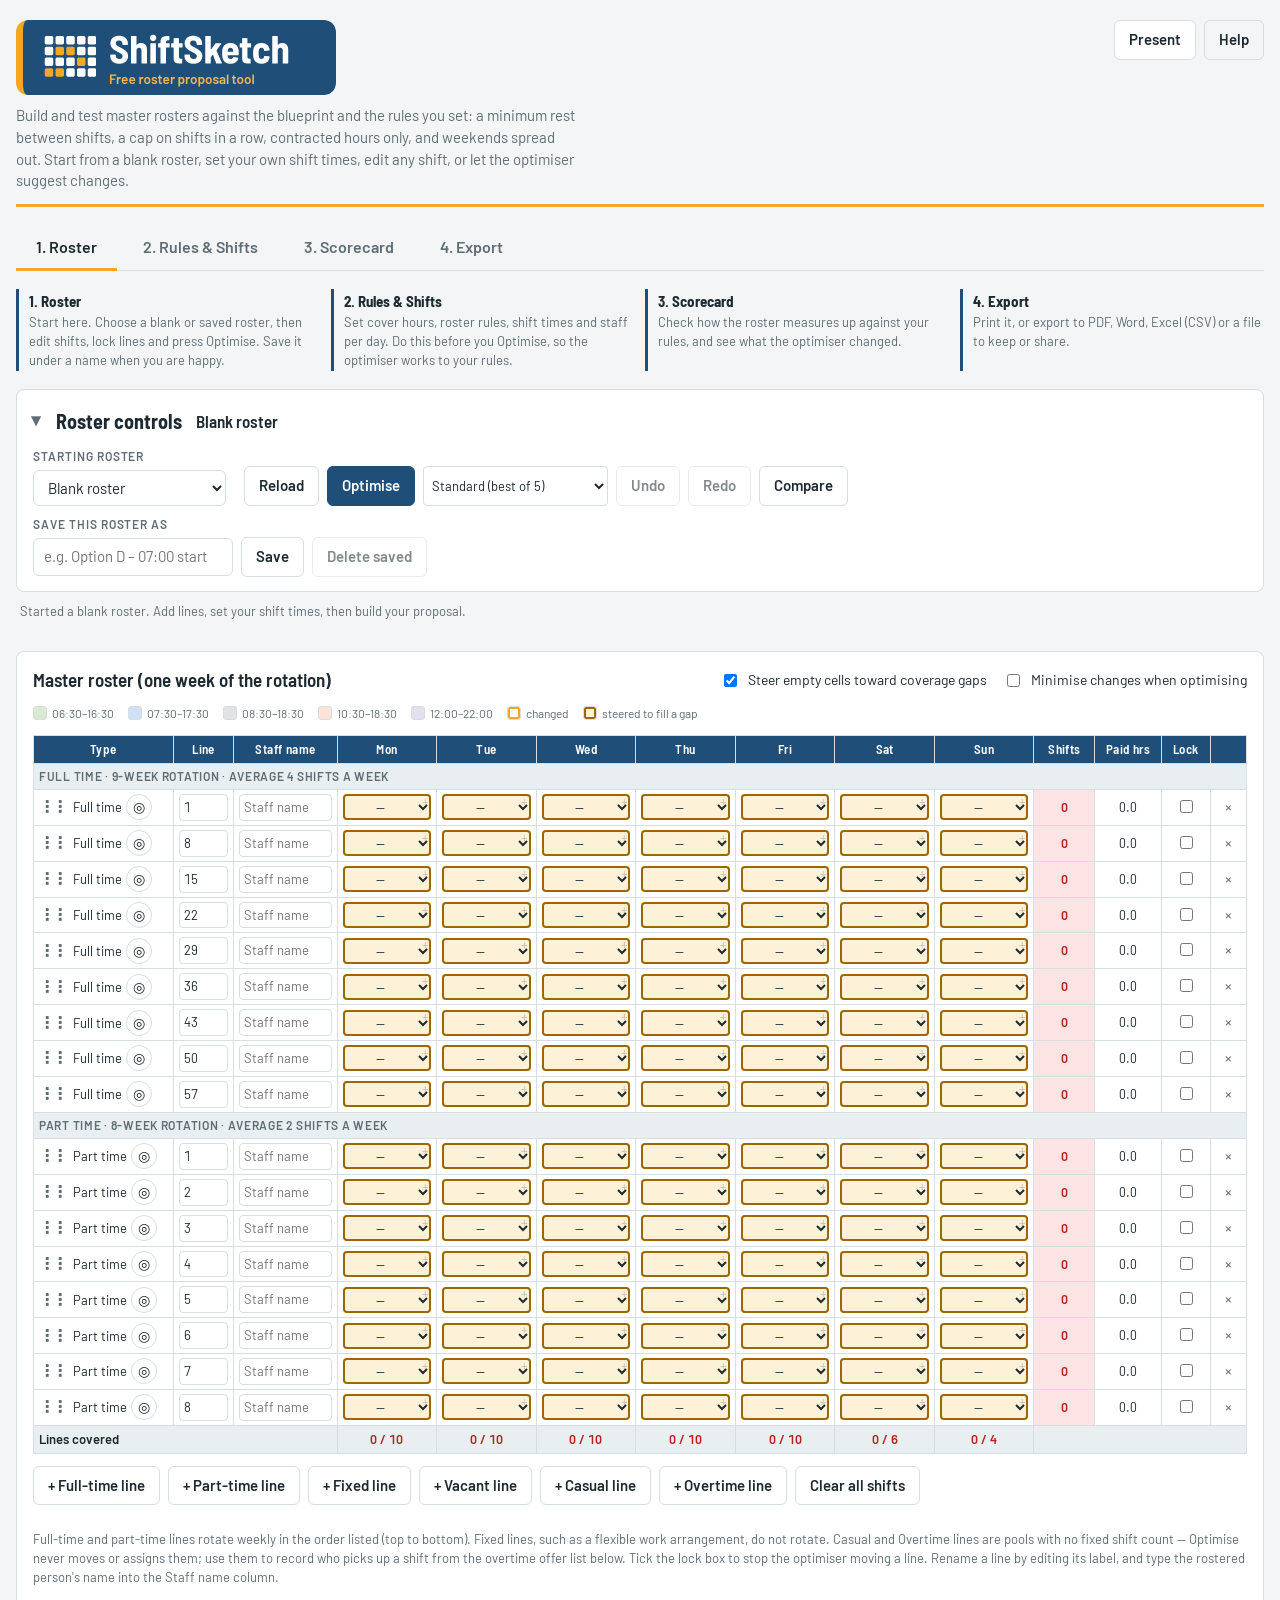
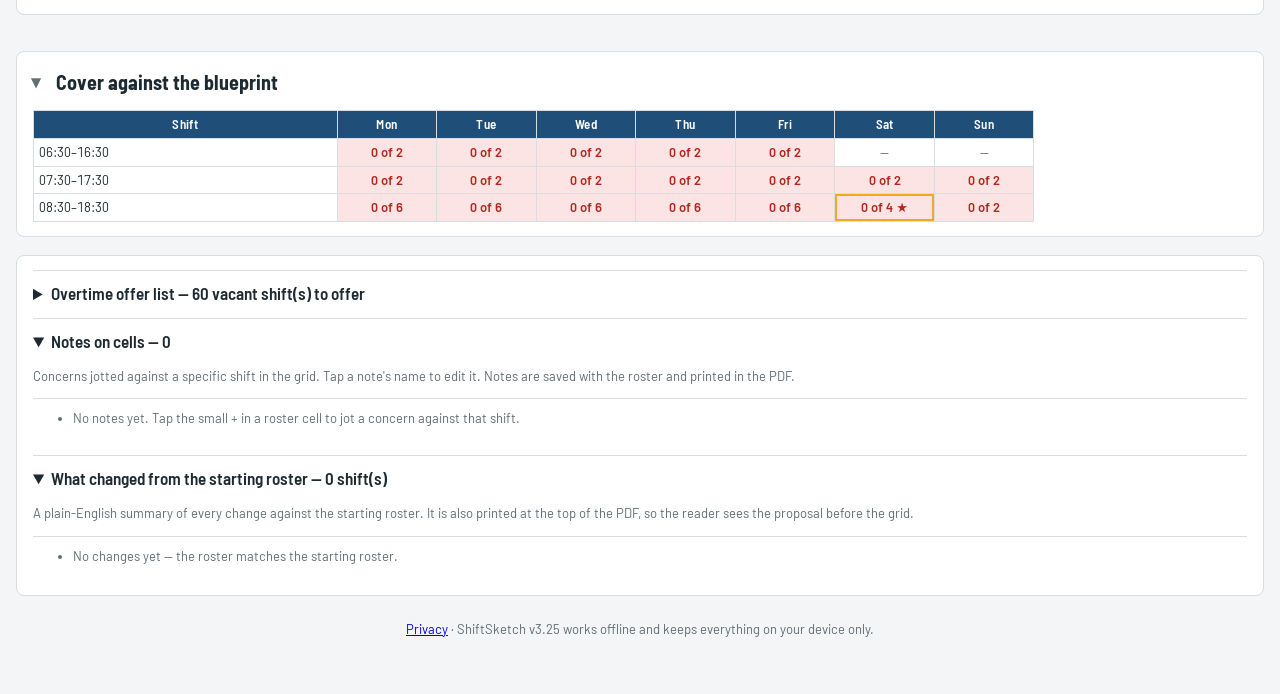
==== commit 6234d906: "v3.25: steer empty cells to any open gap, not just core; full shifts hidden until gaps are filled Co" ====
--- a/index.html
+++ b/index.html
@@ -333,7 +333,7 @@
       <h3>Tips</h3>
       <ul>
         <li>The roster grid hard-blocks your minimum rest rule: after you assign a shift, the next day&rsquo;s dropdown for that line only shows shifts that leave enough of a break (e.g. with 10.5 hours of rest, after a 12:00&ndash;22:00 shift only 08:30 or later is offered the next day). Hover a restricted cell to see why options are missing.</li>
-        <li>Empty cells are also steered toward open <b>core</b> coverage gaps (amber highlight): if the scorecard&rsquo;s Core cover check is failing for a day, blank cells that day only offer the shift(s) still short &mdash; fill that gap (here or on another line) to unlock the rest of the shift menu again. Soft/low-priority shortfalls don&rsquo;t restrict, since those are expected to sometimes go unfilled. Untick &ldquo;Steer empty cells toward coverage gaps&rdquo; above the roster to turn this off and get the full shift menu everywhere.</li>
+        <li>Empty cells are also steered toward open coverage gaps (amber highlight): while a shift that day is still short of its blueprint number, blank cells only offer the shift(s) still short, so a full shift is not offered again. Fill the gaps (here or on another line) and the full shift menu returns. Casual and Overtime lines are steered the same way, so they only offer shifts that are still vacant. Vacant lines are never restricted. Untick &ldquo;Steer empty cells toward coverage gaps&rdquo; above the roster to turn this off and get the full shift menu everywhere.</li>
         <li>When a scorecard check shows Review or Fails, its detail names the specific lines and days behind it (for example which line breaks the rest rule, or which day is a lone day off), so you know where to look in the grid.</li>
         <li>Set the &ldquo;Cover hours&rdquo; (in the Roster settings panel) to the hours you need covered &mdash; this drives the cover check in the scorecard.</li>
         <li>The Shift coverage table marks the single costliest unfilled gap with a star (&#9733;) &mdash; the one shortfall doing the most damage to the score, worth fixing first if you&rsquo;re editing by hand.</li>
@@ -422,7 +422,7 @@
       <div style="display:flex;justify-content:space-between;align-items:baseline;gap:12px;flex-wrap:wrap">
         <h2>Master roster (one week of the rotation)</h2>
         <div class="row" style="gap:16px">
-          <label class="toggle" for="steerToggle" title="When on, an empty cell on a day with an unfilled core shift only offers the shift(s) still needed, until that gap is filled."><input type="checkbox" id="steerToggle" checked>Steer empty cells toward coverage gaps</label>
+          <label class="toggle" for="steerToggle" title="When on, an empty cell only offers the shift(s) that still have an unfilled gap that day. Once every shift that day is full, the whole menu comes back. Vacant lines are not restricted."><input type="checkbox" id="steerToggle" checked>Steer empty cells toward coverage gaps</label>
           <label class="toggle" for="minChangeToggle" title="When on, the optimiser weighs disruption more heavily and prefers the smallest set of changes to today's roster over a lower-scoring but more disruptive rewrite."><input type="checkbox" id="minChangeToggle">Minimise changes when optimising</label>
         </div>
         <div class="legend" id="legend"></div>
@@ -517,7 +517,7 @@
   <div class="actions"><button class="btn primary" id="noteSave">Save note</button><button class="btn" id="noteDel">Delete</button><button class="btn" id="noteCancel">Close</button></div>
 </div>
 <div id="printArea" aria-hidden="true"></div>
-<p class="note pres-hide" style="text-align:center;margin:24px 0 8px"><a href="privacy.html">Privacy</a> &middot; ShiftSketch v3.24 works offline and keeps everything on your device only.</p>
+<p class="note pres-hide" style="text-align:center;margin:24px 0 8px"><a href="privacy.html">Privacy</a> &middot; ShiftSketch v3.25 works offline and keeps everything on your device only.</p>
 
 <script>
 const PRESETS={"Sample roster A": {"FT": [["1", {"Mon": "12:00", "Tue": "12:00", "Sat": "08:30", "Sun": "08:30"}], ["8", {"Mon": "07:30", "Tue": "07:30", "Sat": "08:30", "Sun": "08:30"}], ["15", {"Wed": "07:30", "Thu": "07:30", "Fri": "07:30", "Sat": "07:30"}], ["22", {"Tue": "07:30", "Wed": "12:00", "Thu": "12:00", "Fri": "12:00"}], ["29", {"Mon": "08:30", "Tue": "08:30", "Fri": "08:30", "Sat": "08:30", "Sun": "07:30"}], ["36", {"Thu": "08:30", "Fri": "08:30", "Sat": "08:30"}], ["43", {"Tue": "08:30", "Wed": "08:30", "Thu": "07:30", "Fri": "08:30"}], ["50", {"Tue": "08:30", "Wed": "12:00", "Thu": "12:00", "Fri": "12:00"}], ["57", {"Mon": "07:30", "Tue": "12:00", "Wed": "08:30", "Thu": "08:30"}]], "PT": [["1", {"Wed": "08:30", "Sun": "07:30"}], ["2", {"Mon": "12:00", "Fri": "06:30"}], ["3", {"Thu": "08:30", "Fri": "07:30"}], ["4", {"Wed": "08:30", "Thu": "06:30"}], ["5", {"Mon": "08:30", "Wed": "07:30"}], ["6", {"Thu": "06:30", "Fri": "06:30"}], ["7", {"Fri": "08:30", "Sat": "07:30"}], ["8", {"Mon": "08:30", "Tue": "06:30"}]], "FWA": {}, "CAS": [["1", {"Mon": "06:30", "Tue": "06:30", "Wed": "06:30"}, ""]], "OT": [["1", {"Mon": "06:30", "Tue": "06:30"}, "Vacant Offer"], ["2", {"Mon": "06:30", "Tue": "06:30", "Wed": "06:30"}, "Vacant offer"]], "late": true}, "Sample roster B": {"FT": [["1", {"Mon": "12:00", "Tue": "12:00", "Sat": "08:30", "Sun": "08:30"}], ["8", {"Mon": "07:30", "Tue": "07:30", "Sat": "08:30", "Sun": "08:30"}], ["15", {"Wed": "07:30", "Thu": "07:30", "Fri": "08:30", "Sat": "07:30"}], ["22", {"Tue": "07:30", "Wed": "12:00", "Thu": "12:00", "Fri": "12:00"}], ["29", {"Mon": "08:30", "Tue": "08:30", "Fri": "08:30", "Sat": "08:30", "Sun": "07:30"}], ["36", {"Thu": "08:30", "Fri": "07:30", "Sat": "08:30"}], ["43", {"Tue": "08:30", "Wed": "08:30", "Thu": "07:30", "Fri": "08:30"}], ["50", {"Tue": "08:30", "Wed": "12:00", "Thu": "12:00", "Fri": "12:00"}], ["57", {"Mon": "07:30", "Tue": "12:00", "Wed": "08:30", "Thu": "08:30"}]], "PT": [["1", {"Wed": "08:30", "Sun": "07:30"}], ["2", {"Mon": "12:00", "Fri": "06:30"}], ["3", {"Thu": "08:30", "Fri": "07:30"}], ["4", {"Wed": "08:30", "Thu": "06:30"}], ["5", {"Mon": "08:30", "Wed": "07:30"}], ["6", {"Thu": "06:30", "Fri": "06:30"}], ["7", {"Fri": "08:30", "Sat": "07:30"}], ["8", {"Mon": "08:30", "Tue": "06:30"}]], "FWA": {}, "CAS": [["1", {"Mon": "06:30", "Tue": "06:30", "Wed": "06:30"}, ""]], "OT": [["1", {"Mon": "06:30", "Tue": "06:30"}, "Vacant Offer"], ["2", {"Mon": "06:30", "Tue": "06:30", "Wed": "06:30"}, "Vacant offer"]], "late": true}, "Sample current roster": {"FT": [["1", {"Mon": "08:30", "Tue": "08:30", "Wed": "08:30", "Thu": "08:30"}], ["8", {"Tue": "07:30", "Wed": "08:30", "Sat": "08:30", "Sun": "08:30"}], ["15", {"Mon": "08:30", "Tue": "08:30", "Wed": "08:30", "Thu": "08:30"}], ["22", {"Tue": "08:30", "Wed": "08:30", "Thu": "08:30", "Fri": "08:30"}], ["29", {"Tue": "06:30", "Wed": "06:30", "Sat": "07:30", "Sun": "07:30"}], ["36", {"Mon": "08:30", "Tue": "08:30", "Sat": "07:30", "Sun": "07:30"}], ["43", {"Tue": "06:30", "Wed": "06:30", "Thu": "06:30", "Fri": "06:30"}], ["50", {"Tue": "07:30", "Wed": "07:30", "Thu": "07:30", "Fri": "07:30"}], ["57", {"Tue": "08:30", "Wed": "08:30", "Thu": "08:30", "Fri": "08:30"}]], "PT": [["1", {"Sat": "08:30", "Sun": "08:30"}], ["8", {"Mon": "07:30", "Fri": "08:30"}], ["15", {"Mon": "07:30", "Fri": "08:30"}], ["22", {"Wed": "07:30", "Fri": "06:30"}], ["29", {"Mon": "08:30", "Fri": "08:30"}], ["36", {"Mon": "06:30", "Fri": "08:30"}], ["43", {"Mon": "08:30", "Fri": "07:30"}], ["50", {"Mon": "06:30", "Wed": "08:30"}]], "FWA": {}, "late": false}, "Option A": {"FT": [["1", {"Mon": "08:30", "Tue": "08:30", "Wed": "08:30", "Thu": "08:30"}], ["8", {"Tue": "07:30", "Wed": "08:30", "Sat": "08:30", "Sun": "08:30"}], ["15", {"Mon": "08:30", "Tue": "08:30", "Wed": "08:30", "Thu": "08:30"}], ["22", {"Tue": "08:30", "Wed": "08:30", "Thu": "08:30", "Fri": "08:30"}], ["29", {"Tue": "06:30", "Wed": "06:30", "Sat": "07:30", "Sun": "07:30"}], ["36", {"Mon": "08:30", "Tue": "08:30", "Sat": "07:30", "Sun": "07:30"}], ["43", {"Tue": "06:30", "Wed": "06:30", "Thu": "06:30", "Fri": "06:30"}], ["50", {"Tue": "07:30", "Wed": "07:30", "Thu": "07:30", "Fri": "07:30"}], ["57", {"Tue": "08:30", "Wed": "08:30", "Thu": "08:30", "Fri": "08:30"}]], "PT": [["1", {"Fri": "08:30", "Sat": "08:30"}], ["2", {"Mon": "06:30", "Thu": "06:30"}], ["3", {"Wed": "07:30", "Sat": "08:30"}], ["4", {"Mon": "07:30", "Thu": "07:30"}], ["5", {"Wed": "08:30", "Sat": "08:30"}], ["6", {"Mon": "06:30", "Fri": "06:30"}], ["7", {"Fri": "08:30", "Sun": "08:30"}], ["8", {"Mon": "07:30", "Fri": "07:30"}]], "FWA": {}, "late": false}, "Option B": {"FT": [["1", {"Mon": "08:30", "Tue": "08:30", "Wed": "08:30", "Fri": "08:30"}], ["8", {"Tue": "07:30", "Wed": "08:30", "Sat": "08:30", "Sun": "08:30"}], ["15", {"Mon": "08:30", "Tue": "08:30", "Thu": "08:30", "Sun": "08:30"}], ["22", {"Tue": "08:30", "Wed": "08:30", "Thu": "08:30", "Fri": "08:30"}], ["29", {"Mon": "06:30", "Wed": "06:30", "Sat": "07:30", "Sun": "07:30"}], ["36", {"Mon": "08:30", "Tue": "08:30", "Sat": "07:30", "Sun": "07:30"}], ["43", {"Tue": "06:30", "Wed": "06:30", "Thu": "06:30", "Fri": "06:30"}], ["50", {"Mon": "07:30", "Wed": "07:30", "Thu": "07:30", "Fri": "07:30"}], ["57", {"Wed": "08:30", "Thu": "08:30", "Fri": "08:30", "Sat": "08:30"}]], "PT": [["1", {"Wed": "07:30", "Sat": "08:30"}], ["2", {"Tue": "06:30", "Thu": "06:30"}], ["3", {"Mon": "06:30", "Fri": "06:30"}], ["4", {"Fri": "08:30", "Sat": "08:30"}], ["5", {"Tue": "07:30", "Thu": "07:30"}], ["6", {"Mon": "07:30", "Fri": "07:30"}], ["7", {"Fri": "08:30", "Wed": "08:30"}], ["8", {"Tue": "08:30", "Fri": "08:30"}]], "FWA": {}, "late": false}, "Option C1 (late shift)": {"FT": [["1", {"Mon": "12:00", "Tue": "08:30", "Wed": "08:30", "Fri": "08:30"}], ["8", {"Tue": "07:30", "Wed": "08:30", "Sat": "08:30", "Sun": "08:30"}], ["15", {"Mon": "12:00", "Tue": "12:00", "Thu": "08:30", "Sun": "08:30"}], ["22", {"Tue": "12:00", "Wed": "12:00", "Thu": "12:00", "Fri": "12:00"}], ["29", {"Mon": "06:30", "Wed": "06:30", "Sat": "07:30", "Sun": "07:30"}], ["36", {"Mon": "08:30", "Tue": "08:30", "Sat": "07:30", "Sun": "07:30"}], ["43", {"Tue": "06:30", "Wed": "06:30", "Thu": "06:30", "Fri": "06:30"}], ["50", {"Mon": "07:30", "Wed": "07:30", "Thu": "07:30", "Fri": "07:30"}], ["57", {"Wed": "12:00", "Thu": "12:00", "Fri": "12:00", "Sat": "08:30"}]], "PT": [["1", {"Wed": "07:30", "Sat": "08:30"}], ["2", {"Tue": "06:30", "Thu": "06:30"}], ["3", {"Mon": "06:30", "Fri": "06:30"}], ["4", {"Fri": "08:30", "Sat": "08:30"}], ["5", {"Tue": "07:30", "Thu": "07:30"}], ["6", {"Mon": "07:30", "Fri": "07:30"}], ["7", {"Fri": "08:30", "Wed": "08:30"}], ["8", {"Tue": "08:30", "Fri": "08:30"}]], "FWA": {}, "late": true}, "Option C2 (late shift)": {"FT": [["1", {"Mon": "12:00", "Tue": "08:30", "Wed": "08:30", "Fri": "08:30"}], ["8", {"Tue": "07:30", "Wed": "08:30", "Sat": "08:30", "Sun": "08:30"}], ["15", {"Mon": "12:00", "Tue": "12:00", "Thu": "08:30", "Sun": "08:30"}], ["22", {"Tue": "12:00", "Wed": "12:00", "Thu": "12:00", "Fri": "08:30"}], ["29", {"Mon": "06:30", "Wed": "06:30", "Sat": "07:30", "Sun": "07:30"}], ["36", {"Mon": "08:30", "Tue": "08:30", "Sat": "07:30", "Sun": "07:30"}], ["43", {"Tue": "06:30", "Wed": "06:30", "Thu": "06:30", "Fri": "06:30"}], ["50", {"Mon": "07:30", "Wed": "07:30", "Thu": "07:30", "Fri": "07:30"}], ["57", {"Wed": "12:00", "Thu": "12:00", "Fri": "08:30", "Sat": "08:30"}]], "PT": [["1", {"Wed": "07:30", "Sat": "08:30"}], ["2", {"Tue": "06:30", "Thu": "06:30"}], ["3", {"Mon": "06:30", "Fri": "06:30"}], ["4", {"Fri": "12:00", "Sat": "08:30"}], ["5", {"Tue": "07:30", "Thu": "07:30"}], ["6", {"Mon": "07:30", "Fri": "07:30"}], ["7", {"Fri": "08:30", "Wed": "08:30"}], ["8", {"Tue": "08:30", "Fri": "12:00"}]], "FWA": {}, "late": true}};
@@ -948,12 +948,12 @@
   if(spotUid!==null&&!state.lines.some(l=>l.uid===spotUid)) spotUid=null;
   const g=$('grid'), TN={FT:'Full time',PT:'Part time',FWA:'Fixed line',VAC:'Vacant line',CAS:'Casual',OT:'Overtime'};
   const m=evaluate(state); const fnStat=lineStatus(state).out;
-  // Steer empty cells toward unfilled *core* coverage gaps (a real staffing shortfall the
-  // scorecard fails on) so you can't accidentally fill a blank with an unrelated shift while
-  // a core requirement that day still needs covering. Soft/low-priority shortfalls (the
-  // scorecard's "Other shortfall", which is expected to sometimes go unfilled) don't restrict.
-  const coreNeed={};
-  if(steerOn) for(const gp of m.gaps){ if(!isCore(gp.d,gp.id)) continue; (coreNeed[gp.d]=coreNeed[gp.d]||new Set()).add(gp.id); }
+  // Steer empty cells toward shifts that still have an unfilled gap (core or standard), so a
+  // shift that has already reached its blueprint number is not offered again while another
+  // shift that day still needs staff. Once a day has no gaps left the full menu returns, and
+  // Vacant lines are never steered (they exist to park unfilled shifts).
+  const gapNeed={};
+  if(steerOn) for(const gp of m.gaps){ (gapNeed[gp.d]=gapNeed[gp.d]||new Set()).add(gp.id); }
   let h=GRID_COLS+'<thead><tr><th>Type</th><th>Line</th><th>Staff name</th>'+DAYS.map(d=>'<th>'+d+'</th>').join('')+'<th>Shifts</th><th>Paid hrs</th><th>Lock</th><th></th></tr></thead><tbody>';
   for(const type of ['FT','PT','FWA','VAC','CAS','OT']){
     const ls=state.lines.filter(l=>l.type===type); if(!ls.length) continue;
@@ -963,8 +963,8 @@
       for(const d of DAYS){
         const v=l.shifts[d]||''; const full=allowed(d); const rok=restAllowed(d,l);
         let avail=rok, gapSteer=false;
-        if(!v){
-          const need=coreNeed[d];
+        if(!v&&type!=='VAC'){
+          const need=gapNeed[d];
           if(need&&need.size){ const f=rok.filter(o=>need.has(o)); if(f.length){ avail=f; gapSteer=true; } }
         }
         const opts=['',...avail]; if(v&&!opts.includes(v)) opts.push(v);
@@ -973,8 +973,8 @@
         const k=v&&sIdx(v)>=0?' k'+(sIdx(v)%8):'';
         let title='', extra='';
         if(gapSteer){
-          const names=[...coreNeed[d]].map(lab).join(' / ');
-          title=' title="'+esc(d)+' is still short a core shift ('+esc(names)+'). Fill that gap here or on another line first to unlock other shifts for this cell."';
+          const names=[...gapNeed[d]].map(labFull).join(' / ');
+          title=' title="'+esc(d)+' still needs: '+esc(names)+'. Fill those gaps here or on another line to unlock the other shifts for this cell."';
           extra=' (steered to fill a '+esc(d)+' shortfall: '+esc(names)+')';
         } else if(restRestricted){
           title=' title="Some shifts are hidden here: they would leave less than '+minRestH()+' hours’ rest after '+esc(lab(l.shifts[DAYS[DAYS.indexOf(d)-1]]))+' the day before."';
@@ -1193,7 +1193,7 @@
     catch(e){ $('status').textContent=e&&e.code==='declined'?'Download cancelled.':'Download not available here — copy the text instead.'; return false; } }
   try{const a=document.createElement('a'); a.href=URL.createObjectURL(new Blob([text],{type})); a.download=name; document.body.appendChild(a); a.click(); setTimeout(()=>{URL.revokeObjectURL(a.href);a.remove();},500); $('status').textContent='Download started: '+name+'.'; return true;}catch(e){return false;}
 }
-function exportObj(){return {app:'ShiftSketch',version:2,build:'3.24',name:$('saveName').value||presetName,cfg,lines:state.lines.map(l=>({type:l.type,label:l.label,shifts:l.shifts,lock:l.lock,pto:l.pto||'',notes:l.notes||{}}))};}
+function exportObj(){return {app:'ShiftSketch',version:2,build:'3.25',name:$('saveName').value||presetName,cfg,lines:state.lines.map(l=>({type:l.type,label:l.label,shifts:l.shifts,lock:l.lock,pto:l.pto||'',notes:l.notes||{}}))};}
 function importObj(o){
   if(!o||!o.cfg||!Array.isArray(o.lines)||!Array.isArray(o.cfg.shifts)) throw new Error('Not a roster file');
   const c=clone(o.cfg), d=makeCfg({late:false,sat:true});
@@ -1559,7 +1559,7 @@
   if(s&&s.cfg&&Array.isArray(s.lines)){ cfg=s.cfg; cfg.shifts.forEach(x=>{if(!x.wt) x.wt=1;}); state={lines:s.lines}; base=s.base||{}; uidN=s.uidN||(Math.max(0,...s.lines.map(l=>l.uid||0))+1); presetName=s.preset||''; steerOn=s.steerOn!==false; minChangeOn=!!s.minChangeOn; $('steerToggle').checked=steerOn; $('minChangeToggle').checked=minChangeOn; fillPresets(presetName); renderAll(); $('status').textContent='Restored your last working roster.'; }
   else { fillPresets('Blank roster'); loadPreset('Blank roster'); $('status').textContent='Started a blank roster. Add lines, set your shift times, then build your proposal.'; }
 })();
-$('steerToggle').addEventListener('change',e=>{steerOn=e.target.checked; render(); $('status').textContent=steerOn?'Gap steering turned on: empty cells will be limited to unfilled core shifts.':'Gap steering turned off: every empty cell offers the full shift menu, even when a day is short.';});
+$('steerToggle').addEventListener('change',e=>{steerOn=e.target.checked; render(); $('status').textContent=steerOn?'Gap steering turned on: empty cells will only offer shifts that still need staff.':'Gap steering turned off: every empty cell offers the full shift menu, even when a day is short.';});
 $('minChangeToggle').addEventListener('change',e=>{minChangeOn=e.target.checked; persist(); $('status').textContent=minChangeOn?'The optimiser will now weigh disruption more heavily and prefer the smallest set of changes.':'The optimiser will now prioritise the lowest score, even if that means more changes.';});
 
 
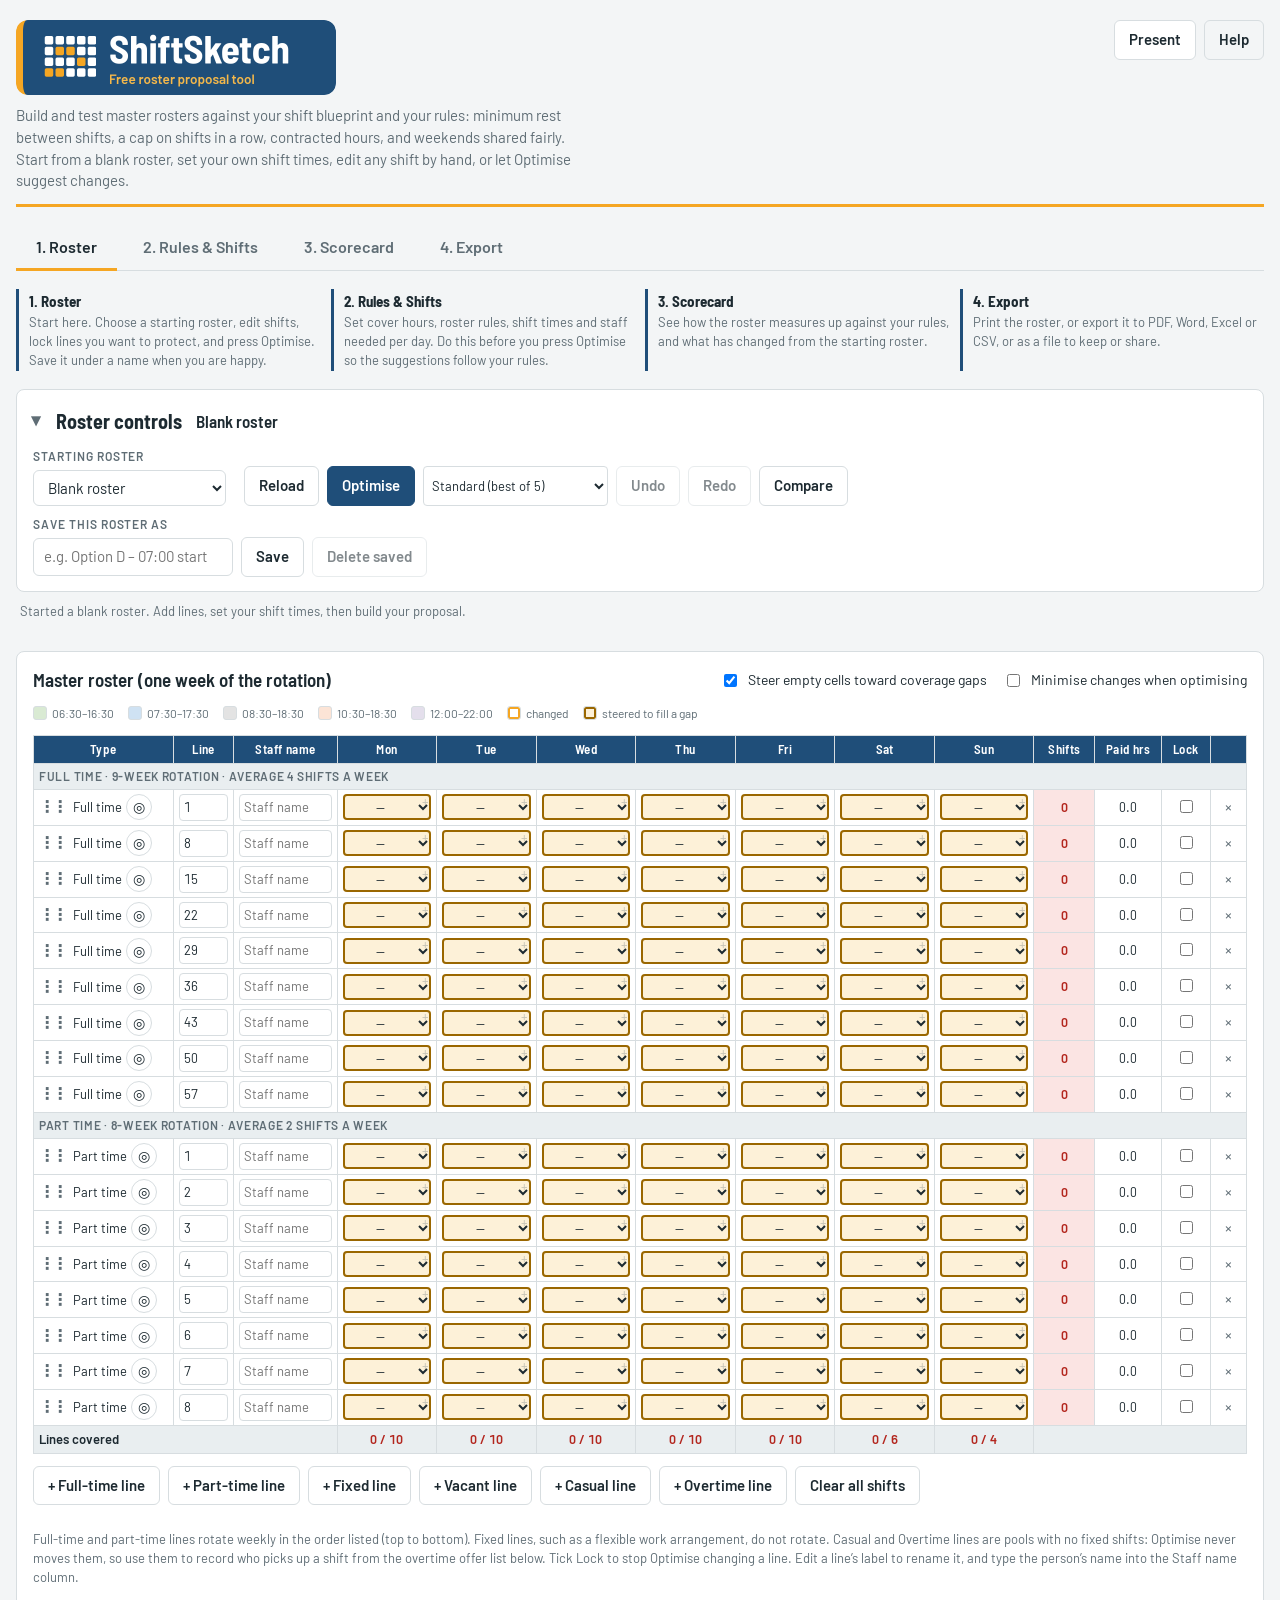
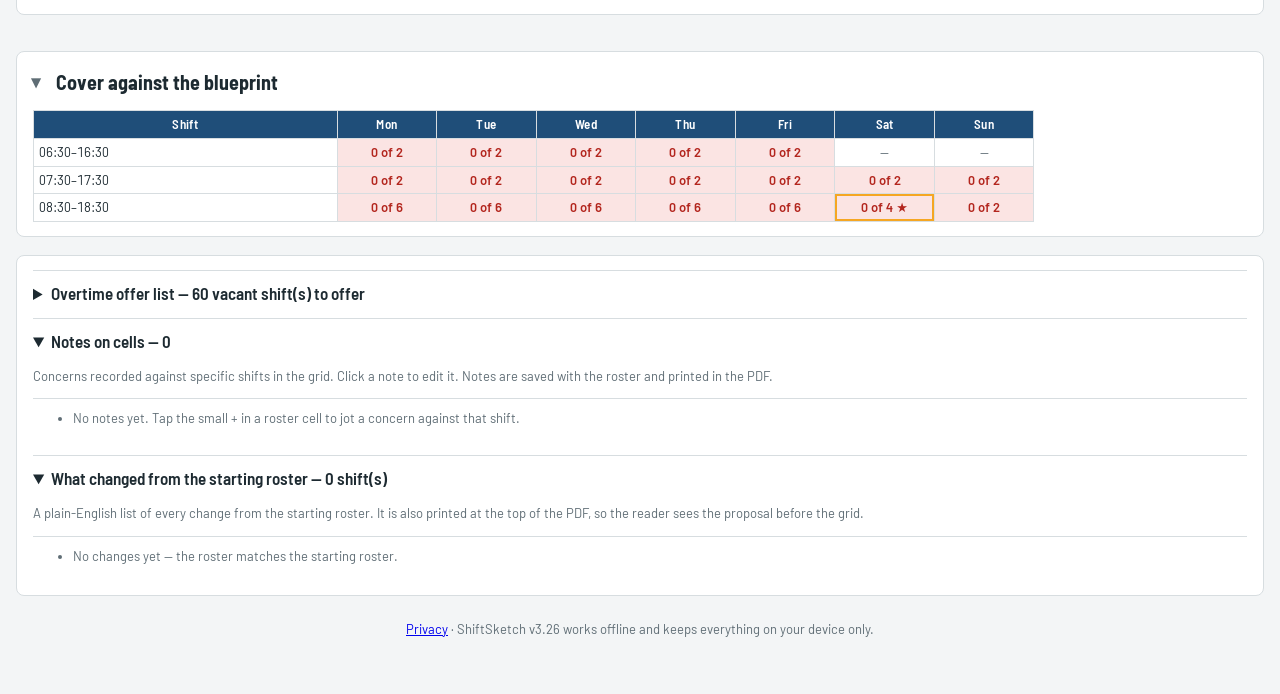
==== commit 27fbc104: "v3.26: clearer wording and Help, hover tooltips on key controls, more distinct dark-mode shift colou" ====
--- a/index.html
+++ b/index.html
@@ -28,12 +28,12 @@
   color-scheme:dark; --bg:#141a1d; --panel:#1c2429; --ink:#e6ecef; --muted:#9aa8b0; --line:#2f3a40; --soft:#243037;
   --brand:#8fb8de; --accent:#f5b84a; --accent-ink:#f7c56f; --flag:#ff5a5b;
   --ok:#6fcf97; --ok-bg:#16301f; --warn:#f2c14e; --warn-bg:#352a10; --bad:#ff8a8a; --bad-bg:#3a1c1c;
-  --s0630:#2e4a2b; --s0730:#24405c; --s0830:#3a4247; --s1200:#3d3552; --s1030:#553a28; --gap:#5a2626; --cellink:#e6ecef;}}
+  --s0630:#1f5a34; --s0730:#1f4a85; --s0830:#5b6369; --s1200:#7a2b62; --s1030:#8a4012; --gap:#5a2626; --cellink:#e6ecef;}}
 :root[data-theme="dark"]{
   color-scheme:dark; --bg:#141a1d; --panel:#1c2429; --ink:#e6ecef; --muted:#9aa8b0; --line:#2f3a40; --soft:#243037;
   --brand:#8fb8de; --accent:#f5b84a; --accent-ink:#f7c56f; --flag:#ff5a5b;
   --ok:#6fcf97; --ok-bg:#16301f; --warn:#f2c14e; --warn-bg:#352a10; --bad:#ff8a8a; --bad-bg:#3a1c1c;
-  --s0630:#2e4a2b; --s0730:#24405c; --s0830:#3a4247; --s1200:#3d3552; --s1030:#553a28; --gap:#5a2626; --cellink:#e6ecef;}
+  --s0630:#1f5a34; --s0730:#1f4a85; --s0830:#5b6369; --s1200:#7a2b62; --s1030:#8a4012; --gap:#5a2626; --cellink:#e6ecef;}
 *{box-sizing:border-box}
 body{background:var(--bg);color:var(--ink);font-family:"Barlow",system-ui,-apple-system,"Segoe UI",sans-serif;font-size:15px;line-height:1.45;margin:0;padding-inline:16px;padding-block:20px 48px}
 .wrap{max-width:1560px;margin:0 auto;display:grid;gap:18px}
@@ -183,8 +183,8 @@
 @media (prefers-reduced-motion:reduce){*{transition:none!important}}
 
 :root{--c0:#d9ead3;--c1:#cfe2f3;--c2:#e3e3e3;--c3:#fce4d6;--c4:#e4dfec;--c5:#fff2cc;--c6:#d0e0e3;--c7:#f4cccc}
-@media (prefers-color-scheme: dark){ :root:not([data-theme="light"]){--c0:#2e4a2b;--c1:#24405c;--c2:#3a4247;--c3:#553a28;--c4:#3d3552;--c5:#4d4420;--c6:#23444a;--c7:#4d2626}}
-:root[data-theme="dark"]{--c0:#2e4a2b;--c1:#24405c;--c2:#3a4247;--c3:#553a28;--c4:#3d3552;--c5:#4d4420;--c6:#23444a;--c7:#4d2626}
+@media (prefers-color-scheme: dark){ :root:not([data-theme="light"]){--c0:#1f5a34;--c1:#1f4a85;--c2:#5b6369;--c3:#8a4012;--c4:#7a2b62;--c5:#7d7418;--c6:#1d7480;--c7:#8a2a2a}}
+:root[data-theme="dark"]{--c0:#1f5a34;--c1:#1f4a85;--c2:#5b6369;--c3:#8a4012;--c4:#7a2b62;--c5:#7d7418;--c6:#1d7480;--c7:#8a2a2a}
 .k0{background:var(--c0)!important}.k1{background:var(--c1)!important}.k2{background:var(--c2)!important}.k3{background:var(--c3)!important}
 .k4{background:var(--c4)!important}.k5{background:var(--c5)!important}.k6{background:var(--c6)!important}.k7{background:var(--c7)!important}
 input.tm{width:92px;padding:3px 4px;border:1px solid var(--line);border-radius:4px;background:var(--panel)}
@@ -242,6 +242,11 @@
 td.dim{color:var(--muted)}
 td.worstgap{box-shadow:inset 0 0 0 2px var(--flag)!important;position:relative}
 .section-gap{height:2px;background:var(--soft);border:none;margin:2px 0}
+.tipbox{position:fixed;z-index:200;max-width:280px;padding:7px 10px;border-radius:6px;background:var(--panel);color:var(--ink);border:1px solid var(--brand);box-shadow:0 6px 20px rgba(0,0,0,.3);font-size:12.5px;line-height:1.4;pointer-events:none;opacity:0;transition:opacity .12s}
+.tipbox.on{opacity:1}
+[data-tip]{cursor:help}
+button[data-tip],summary[data-tip],label[data-tip]{cursor:pointer}
+@media print{.tipbox{display:none}}
 </style>
 </head>
 <body>
@@ -255,7 +260,7 @@
       </div>
       <div class="row" style="gap:8px"><button class="btn" id="presBtn" title="Clean, enlarged view for a projector or meeting-room screen (Esc to leave)">Present</button><button class="btn ghost" id="helpBtn" aria-haspopup="dialog" aria-controls="helpModal">Help</button></div>
     </div>
-    <p class="sub pres-hide">Build and test master rosters against the blueprint and the rules you set: a minimum rest between shifts, a cap on shifts in a row, contracted hours only, and weekends spread out. Start from a blank roster, set your own shift times, edit any shift, or let the optimiser suggest changes.</p>
+    <p class="sub pres-hide">Build and test master rosters against your shift blueprint and your rules: minimum rest between shifts, a cap on shifts in a row, contracted hours, and weekends shared fairly. Start from a blank roster, set your own shift times, edit any shift by hand, or let Optimise suggest changes.</p>
   </header>
 
   <nav class="tabs pres-hide" role="tablist" aria-label="ShiftSketch sections"><button class="tab" id="tabRoster" role="tab" aria-selected="true" aria-controls="rosterPane">1.&nbsp;Roster</button><button class="tab" id="tabSet" role="tab" aria-selected="false" aria-controls="setBox">2.&nbsp;Rules &amp; Shifts</button><button class="tab" id="tabScore" role="tab" aria-selected="false" aria-controls="scoreBox">3.&nbsp;Scorecard</button><button class="tab" id="tabExp" role="tab" aria-selected="false" aria-controls="expPanel">4.&nbsp;Export</button></nav>
@@ -270,85 +275,104 @@
         <button class="close" id="helpClose" aria-label="Close">&times;</button>
       </div>
 
-      <h3>How to use</h3>
+      <h3>How to use ShiftSketch</h3>
       <ul>
-        <li><b>1. Roster.</b> Start here. Use the Starting roster dropdown to choose a blank roster or one you saved earlier. Then change any cell directly, add or remove lines, tick Lock to protect a line, or click Optimise for suggested changes (review before keeping). Save the roster under a name when you are happy with it.</li>
-        <li><b>2. Rules &amp; Shifts.</b> Cover hours, shifts per week, minimum rest, max shifts in a row and the unpaid break. Then pick a template or edit each shift&rsquo;s start/finish time and how many lines are needed per day. This changes every rostered shift of that type at once. Set these before you Optimise.</li>
-        <li><b>3. Scorecard.</b> Check how the roster measures up against your rules: the checks, the positives and negatives, and what changed from the starting roster.</li>
-        <li><b>4. Export.</b> Print, or export to PDF, Word, Excel (CSV) or a file to keep or share.</li>
+        <li><b>1. Roster.</b> Choose a starting roster (blank, a preloaded example, or one you saved). Edit any cell, add or remove lines, tick Lock to protect a line, or press Optimise to get suggested changes. Review the suggestion before you keep it, then save the roster under a name.</li>
+        <li><b>2. Rules &amp; Shifts.</b> Set your cover hours, roster rules (shifts per week, minimum rest, maximum shifts in a row) and the unpaid break. Then set each shift&rsquo;s start and finish time and how many staff it needs each day. Do this before you press Optimise so the suggestions follow your rules.</li>
+        <li><b>3. Scorecard.</b> See how the roster measures up against your rules: the checks, the positives and negatives, and what has changed from the starting roster.</li>
+        <li><b>4. Export.</b> Print the roster, or export it to PDF, Word, Excel or CSV, or as a file to keep or share.</li>
       </ul>
 
-      <h3>Key controls</h3>
+      <h3>Building the roster</h3>
       <table>
-        <tr><td>1. Roster / 2. Rules &amp; Shifts tabs</td><td>Roster is the build view. Rules &amp; Shifts holds the cover hours, roster rules, paid hours, shift types, times and the blueprint. Each roster rule has a <b>default</b> tick box: ticked fixes it at the standard value, unticked lets you enter your own for your workplace agreement.</td></tr>
-        <tr><td>Include the scorecard in print and exports</td><td>Under the Export tab. Off by default, so the PDF, Word and Excel files hold the roster, coverage and changes only. Tick it to add the scorecard.</td></tr>
-        <tr><td>Reload</td><td>Reverts to the starting roster, discarding unsaved edits.</td></tr>
-        <tr><td>Optimise</td><td>Suggests shift changes to reduce gaps and rule breaks. The dropdown beside it sets the search effort: Quick (one search, a couple of seconds), Standard (best of 5 searches, the default) or Thorough (best of 6 longer searches). It keeps the best result and lists the top three underneath, so you can switch to another option with one tap. Undo brings back the previous roster.</td></tr>
-        <tr><td>Undo / Redo</td><td>Steps back (or forward) through everything you do, one step at a time: cell edits, added or removed lines, Lock, line and staff names, notes, dragging, shift times, staff-per-day numbers, priorities and weights, adding or removing shift types, every setting in Rules & Shifts, applying a template, loading, reloading, importing or saving a roster, Clear all and Optimise. Keyboard: Ctrl+Z and Ctrl+Y.</td></tr>
-        <tr><td>Present</td><td>Clean, enlarged view for a projector or meeting-room screen: hides the settings, help text and export panel. Press Esc or use Exit presentation to come back.</td></tr>
-        <tr><td>Cover against the blueprint / Scorecard</td><td>Cover against the blueprint sits directly under the roster, with the Scorecard below it. Both can be opened and closed.</td></tr>
-        <tr><td>Drag handle (&#8942;&#8942;)</td><td>Press and drag a line to move it up or down within its group (full-time, part-time and so on). The order sets the rotation, so moving a line changes which weeks pair up. Undo reverses it. The same handle on each row of the Shift times and blueprint table moves a shift type up or down.</td></tr>
-        <tr><td>Note (small + in a cell)</td><td>Jot a concern against a specific shift. Notes show as a yellow dot, are listed under the roster, saved with the roster, and printed in the PDF.</td></tr>
-        <tr><td>Compare / Back to build</td><td>Switches the roster into two side-by-side panes: the current (starting) roster on the left, locked, and your proposal on the right, still editable. Rows line up so you can read across, and any cell that differs from the current roster is outlined on both sides. Below the panes, a Positives and Negatives summary shows how the proposal measures up against the current roster (shifts covered, isolated single days off, longest runs, weekend days worked, longest stretches off, rest breaks and hours spread), and the scorecard sits underneath at full width. Press the button again to return to the normal view.</td></tr>
-        <tr><td>What changed</td><td>Below the coverage table: a plain-English list of every change against the starting roster, per line (for example &ldquo;Tue: 07:30 &rarr; off&rdquo;), with weekend days gained or lost and paid hours before and after. The same list is printed at the top of the PDF, so the reader sees the proposal before the grid.</td></tr>
-        <tr><td>Tabs</td><td><b>Roster</b> holds the grid, cover and changes. <b>Rules &amp; Shifts</b> holds cover hours, rules and shift times. <b>Scorecard</b> holds the checks, positives and negatives. <b>Export</b> holds the print, Excel, Word and file options. Presentation view keeps the scorecard under the roster.</td></tr>
-        <tr><td>Collapsible panels</td><td>Panels open and close when you tap their heading, so you can keep just what you need on screen.</td></tr>
-        <tr><td>Roster settings panel (Cover hours, Roster rules, Paid hours)</td><td>Sits under Roster controls. Three cards: Cover hours (weekday and weekend start and end), Roster rules (FT and PT shifts per week, minimum rest, max shifts in a row) and Paid hours (unpaid break and the shift length it applies to). A one-line summary shows when the panel is closed. Set minimum rest or max shifts in a row to 0 to switch that rule off. The unpaid break is taken off shifts of the length you set. Cover hours are the hours the roster must always have someone on.</td></tr>
-        <tr><td>Line structure</td><td>Set in Rules &amp; Shifts. <b>Average across the rotation</b> (default): all full-time lines together, and all part-time lines together, add up to the shifts-per-week target times the number of lines, so individual lines can differ. <b>Every line</b>: each line has exactly the target. <b>Off</b>: not checked. No pairing of lines is assumed.</td></tr>
-        <tr><td>&#9678; Spotlight</td><td>Tap the &#9678; button on a line to dim every other line, so the team can focus on one person&rsquo;s pattern. Tap it again, or press Esc, to clear.</td></tr>
-        <tr><td>Minimise changes when optimising</td><td>When ticked, the optimiser weighs disruption more heavily and prefers the smallest set of edits to today&rsquo;s roster over a lower-scoring but more disruptive rewrite. Off by default, since a roster with real gaps often needs bigger changes.</td></tr>
-        <tr><td>Save this roster as / Delete saved</td><td>Stores the current roster under a name in the dropdown; Delete removes a saved one.</td></tr>
-        <tr><td>Starting roster presets</td><td>The Starting roster dropdown lists Preloaded rosters (Sample roster A and 2, Sample current roster, Options A, B, C1 and C2), Blank roster, and any rosters you have saved.</td></tr>
-        <tr><td>Set as my default / Reset default</td><td>Under the blueprint table. Remembers your shift times and blueprint so a new blank roster starts from them next time.</td></tr>
-        <tr><td>+ Full-time / Part-time / Fixed line, Clear all shifts</td><td>Add or remove roster lines. Fixed lines do not rotate.</td></tr>
-        <tr><td>+ Vacant line</td><td>Adds a line for a rostered position with no staff member yet (the staff name starts as &ldquo;Vacant&rdquo;). Any line typed as Vacant, or with a staff name starting &ldquo;Vacant&rdquo;, is treated as unfilled: its shifts do <b>not</b> count as cover, so they stay on the overtime offer list and show as &ldquo;Vacant line&rdquo; there. Optimise looks after unlocked vacant lines for you: shifts real staff can now cover are taken off them, and anything still uncovered is parked on them (a new vacant line is added only if none has room). Lock a vacant line to keep it exactly as you set it. When you edit the roster by hand, a shift you take off or change on a staffed line, or a line you delete, is added to a vacant line automatically; if you then cover a shift that sits on a vacant line it comes off it. Undo reverses both together.</td></tr>
-        <tr><td>+ Casual line / + Overtime line</td><td>Each adds a pool line with no fixed shift count &mdash; assign it directly in the grid to record a casual or overtime pickup against a vacant shift. Optimise never moves or assigns these lines.</td></tr>
-        <tr><td>Overtime offer list</td><td>Below the coverage table: every shift the blueprint still needs, ready to offer out. Copy offer text puts it in a plain-text block (day, shift, staff needed) to paste into Teams, email or SMS. A row drops off once a line covers it.</td></tr>
-        <tr><td>Staff name (column on each line)</td><td>A free-text field to record which person is currently on that line &mdash; separate from the Line number, which is the rotation position. Included in CSV, Excel and Word exports.</td></tr>
-        <tr><td>+ Add shift type / Weight ×</td><td>Adds a new shift time to the blueprint. Weight × scales how much a gap in that shift counts against the score &mdash; raise it above 1 to have the optimiser fill that shift&rsquo;s gaps ahead of other shifts at the same priority.</td></tr>
-        <tr><td>Lock (checkbox on a line)</td><td>Stops the optimiser moving that line.</td></tr>
-        <tr><td>Export roster file / Import file / Import from text</td><td>Saves or loads a complete roster and blueprint as a file, to keep or send to someone else.</td></tr>
-        <tr><td>Copy CSV / Download CSV</td><td>Gets the roster as a spreadsheet-ready table.</td></tr>
-        <tr><td>Export to Excel / Export to Word</td><td>Full-colour master roster, shift coverage and scorecard as an .xls or .doc file &mdash; matches the on-screen shift colours, with a generated-on date and time in the footer. Opens directly in Excel/Word (a one-time format warning is normal &mdash; choose Open anyway).</td></tr>
-        <tr><td>Print / Save as PDF</td><td>Opens your browser&rsquo;s print dialog with the same colour-formatted tables. Choose &ldquo;Save as PDF&rdquo; as the destination instead of a printer. The report opens with the What changed summary, then the scorecard and roster.</td></tr>
+        <tr><td>Starting roster</td><td>The roster you begin from: a blank roster, a preloaded example, or one you saved earlier. Press <b>Reload</b> to discard unsaved edits and return to it.</td></tr>
+        <tr><td>Undo / Redo</td><td>Steps back or forward through your changes one at a time, including cell edits, added or removed lines, Lock, names, notes, shift times, settings, loading, importing and Optimise. Keyboard: Ctrl+Z and Ctrl+Y.</td></tr>
+        <tr><td>Line types</td><td>A line is one position in the roster (one person&rsquo;s pattern). <b>Full-time</b> and <b>Part-time</b> lines rotate week to week in the order listed, top to bottom. <b>Fixed</b> lines (for example a flexible work arrangement) do not rotate. Use <b>+ Full-time line</b>, <b>+ Part-time line</b> and <b>+ Fixed line</b> to add them, and <b>Clear all shifts</b> to empty the grid.</td></tr>
+        <tr><td>Staff name</td><td>Type the name of the person on a line. It is separate from the line number, which is the rotation position. Names are included in CSV, Excel and Word exports.</td></tr>
+        <tr><td>Lock</td><td>Tick Lock on a line to stop Optimise changing it.</td></tr>
+        <tr><td>Drag handle (&#8942;&#8942;)</td><td>Drag a line up or down within its group. The order sets the rotation, so moving a line changes which weeks pair up. On the shift times table the same handle reorders shift types.</td></tr>
+        <tr><td>Cell note (small +)</td><td>Records a concern against one shift. Notes appear as a yellow dot, are listed under the roster, are saved with the roster and are printed in the PDF.</td></tr>
+        <tr><td>Spotlight (&#9678;)</td><td>Dims every other line so you can focus on one person&rsquo;s pattern. Press it again, or press Esc, to clear.</td></tr>
+        <tr><td>Steer empty cells</td><td>When ticked, an empty cell only offers the shifts that are still short that day. See Tips for the detail.</td></tr>
+      </table>
+
+      <h3>Optimising</h3>
+      <table>
+        <tr><td>Optimise</td><td>Suggests shift changes that reduce coverage gaps and rule breaks. It keeps the best result and lists the top three underneath, so you can switch to another option with one tap. Use Undo to return to the previous roster.</td></tr>
+        <tr><td>Search effort</td><td>The dropdown beside Optimise. <b>Quick</b> runs one search (a couple of seconds). <b>Standard</b> (default) keeps the best of 5 searches. <b>Thorough</b> keeps the best of 6 longer searches.</td></tr>
+        <tr><td>Minimise changes</td><td>When ticked, Optimise weighs disruption more heavily and prefers the smallest set of edits to the current roster. Off by default, because a roster with real gaps often needs bigger changes.</td></tr>
+        <tr><td>Compare</td><td>Shows two panes side by side: the current (starting) roster on the left, locked, and your proposal on the right, still editable. Rows line up, and any cell that differs is outlined on both sides. A summary underneath compares the two, and the scorecard sits below at full width. Press <b>Back to build</b> to return to the normal view.</td></tr>
+      </table>
+
+      <h3>Vacancies and overtime</h3>
+      <table>
+        <tr><td>+ Vacant line</td><td>A rostered position with no staff member yet (the staff name starts as &ldquo;Vacant&rdquo;). Its shifts never count as cover, so they stay on the overtime offer list. Optimise parks any shift it cannot cover on an unlocked vacant line, and takes it off again when real staff can cover it. Lock a vacant line to keep it exactly as you set it. Edits you make by hand are moved on or off vacant lines automatically, and Undo reverses both together.</td></tr>
+        <tr><td>+ Casual / + Overtime line</td><td>A pool line with no fixed shift count. Assign it to a vacant shift in the grid to record a casual or overtime pickup. Optimise never moves or assigns these lines.</td></tr>
+        <tr><td>Overtime offer list</td><td>Every shift the blueprint still needs, shown with its day, full start&ndash;finish time and the number of staff required. A row drops off the list once a line covers it.</td></tr>
+        <tr><td>Copy offer text</td><td>Copies the offer list as plain text to paste into Teams, email or SMS.</td></tr>
+      </table>
+
+      <h3>Reviewing the result</h3>
+      <table>
+        <tr><td>Cover against the blueprint</td><td>Compares the staff on each shift, each day, with the number the blueprint needs. The costliest unfilled gap is marked with a star (&#9733;); fix it first if you are editing by hand.</td></tr>
+        <tr><td>What changed</td><td>A plain-English list of every change from the starting roster, per line (for example &ldquo;Tue: 07:30 &rarr; off&rdquo;), with weekend days gained or lost and paid hours before and after. It is also printed at the top of the PDF.</td></tr>
+        <tr><td>Scorecard</td><td>Checks the roster against your rules. Where a check shows Review or Fails, its detail names the lines and days behind it.</td></tr>
+        <tr><td>Present</td><td>A clean, enlarged view for a projector or meeting-room screen. It hides settings, help text and the export panel. Press Esc or choose Exit presentation to return.</td></tr>
+        <tr><td>Collapsible panels</td><td>Click a panel heading to open or close it.</td></tr>
+      </table>
+
+      <h3>Rules &amp; Shifts</h3>
+      <table>
+        <tr><td>Cover hours</td><td>The hours someone must always be on. This drives the cover check in the scorecard. Nothing is checked outside these hours.</td></tr>
+        <tr><td>Roster rules</td><td>Shifts per week (full-time and part-time), minimum rest between shifts, and maximum shifts in a row. Tick <b>default</b> to use the standard value, or untick it to enter your own. Set minimum rest or maximum in a row to 0 to switch that rule off.</td></tr>
+        <tr><td>Line structure check</td><td><b>Average across the rotation</b> (default): all full-time lines together, and all part-time lines together, add up to the target shifts per week times the number of lines, so individual lines can differ. <b>Every line hits the target</b>: each line has exactly the target. <b>Off</b>: not checked.</td></tr>
+        <tr><td>Paid hours</td><td>Paid hours are finish minus start, less the unpaid break. The break comes off shifts of the length you set or longer.</td></tr>
+        <tr><td>Shift types and blueprint</td><td>Each shift&rsquo;s start and finish time, and the number of lines (one line is one person) needed each day. Changing a time moves every rostered shift of that type. <b>Apply template</b> loads a ready-made set. <b>+ Add shift type</b> adds a new shift time.</td></tr>
+        <tr><td>Priority and Weight &times;</td><td>These control how much a gap in that shift counts against the score. Raise Weight above 1 to have Optimise fill that shift&rsquo;s gaps ahead of other shifts at the same priority.</td></tr>
+        <tr><td>Set as my default</td><td>Remembers your shift times and blueprint so a new blank roster starts from them. <b>Reset default</b> clears it.</td></tr>
+      </table>
+
+      <h3>Saving, exporting and importing</h3>
+      <table>
+        <tr><td>Save this roster as</td><td>Stores the roster under a name in the Starting roster dropdown, in this browser only. <b>Delete saved</b> removes it.</td></tr>
+        <tr><td>Print / Save as PDF</td><td>Opens your browser&rsquo;s print dialog with the colour-coded tables. Choose &ldquo;Save as PDF&rdquo; as the destination. The report opens with What changed, then the roster and coverage.</td></tr>
+        <tr><td>Export to Excel / Word</td><td>A colour-coded file with the master roster, shift coverage and vacant shifts, matching the on-screen shift colours. Excel and Word may show a one-time &ldquo;format does not match&rdquo; warning; choose Open anyway.</td></tr>
+        <tr><td>Include the scorecard</td><td>Off by default, so print and exports hold the roster, coverage and changes only. Tick it to add the scorecard.</td></tr>
+        <tr><td>Copy / Download CSV</td><td>Gives you the roster as a spreadsheet-ready table.</td></tr>
+        <tr><td>Export / Import roster file</td><td>Saves or loads a complete roster, shift times and blueprint as a file, to keep as a backup or send to someone else. <b>Import from text</b> loads roster text you paste in.</td></tr>
       </table>
 
       <h3>What Optimise checks</h3>
       <ul>
-        <li>Fills blueprint gaps first, weighted so high-priority shifts are covered before low-priority ones.</li>
-        <li>Caps runs at your maximum shifts in a row, and limits how many weekends in a row part-time and full-time lines can work.</li>
-        <li>Requires at least your minimum rest (hours) between the end of one shift and the start of the next.</li>
-        <li>Limits part-time Sunday work, and checks that every half-hour of your set &ldquo;cover hours&rdquo; has someone on.</li>
-        <li>Favours grouping days off together: a lone rest day boxed in by working days on both sides (across the whole rotation, wrapping week to week) counts against a roster, so runs of 2+ days off are preferred where the blueprint allows it.</li>
-        <li>Weighs each shift type&rsquo;s gaps by its Weight × setting on top of its priority, so you can push the optimiser to close one shift&rsquo;s shortfalls before another&rsquo;s.</li>
-        <li>Favours an even spread of paid hours across lines of the same type this printed week &mdash; a line running noticeably heavier or lighter than the others counts against the roster.</li>
-        <li>Tries direct swaps between two lines (one gives up a shift it doesn&rsquo;t need that day, another picks it up on a day it does) as well as moving a single line&rsquo;s own shifts &mdash; swaps usually clear a vacancy faster than a chain of one-line moves.</li>
-        <li>Makes the smallest set of changes that still improves the roster &mdash; it won&rsquo;t reshuffle lines that don&rsquo;t need to move. Tick &ldquo;Minimise changes when optimising&rdquo; to weigh this much more heavily, for a smaller, gentler suggestion.</li>
-        <li>Keeps shifts matching inside a run of working days, with the latest shift last: 07:30, 07:30, 08:30, 12:00 is ideal. Starting earlier the day after a later shift counts against a roster, and so does hopping between different shifts.</li>
-        <li>Keeps the line structure you chose in Rules &amp; Shifts (rotation average, every line, or off).</li>
-        <li>Never moves Locked, Casual or Overtime lines.</li>
-        <li>Fills gaps from the vacant lines where it can: when real staff can pick up a shift that was sitting on a vacant line, it moves it across. Whatever it can&rsquo;t cover with your rostered lines is parked on a vacant line (existing ones first, a new one only if needed), so it shows on the overtime offer list ready to offer out. Vacant shifts never count as cover.</li>
+        <li><b>Coverage first.</b> It fills blueprint gaps, weighted so high-priority shifts are covered before low-priority ones, and uses each shift&rsquo;s Weight &times; setting on top of that.</li>
+        <li><b>Rest and runs.</b> It requires your minimum rest between shifts, caps shifts in a row, and limits how many weekends in a row part-time and full-time lines can work.</li>
+        <li><b>Cover hours.</b> It checks that every half-hour of your cover hours has someone on, and limits part-time Sunday work.</li>
+        <li><b>Days off together.</b> A lone rest day between working days (across the whole rotation, wrapping week to week) counts against a roster, so runs of two or more days off are preferred.</li>
+        <li><b>Consistent shifts.</b> It keeps shifts matching within a run of working days, with the latest shift last (07:30, 07:30, 08:30, 12:00 is ideal). Starting earlier the day after a later shift counts against a roster, and so does hopping between different shifts.</li>
+        <li><b>Even hours.</b> It favours an even spread of paid hours across lines of the same type in the printed week.</li>
+        <li><b>Line structure.</b> It keeps the line structure you chose in Rules &amp; Shifts.</li>
+        <li><b>Smallest change.</b> It tries direct swaps between two lines as well as moving one line&rsquo;s own shifts, and makes the smallest set of changes that still improves the roster. Tick Minimise changes for an even gentler suggestion.</li>
+        <li><b>Protected lines.</b> It never moves Locked, Casual or Overtime lines.</li>
+        <li><b>Vacant shifts.</b> It moves shifts from vacant lines to real staff where it can, and parks anything it cannot cover on a vacant line so it shows on the overtime offer list. Vacant shifts never count as cover.</li>
       </ul>
 
       <h3>Tips</h3>
       <ul>
-        <li>The roster grid hard-blocks your minimum rest rule: after you assign a shift, the next day&rsquo;s dropdown for that line only shows shifts that leave enough of a break (e.g. with 10.5 hours of rest, after a 12:00&ndash;22:00 shift only 08:30 or later is offered the next day). Hover a restricted cell to see why options are missing.</li>
-        <li>Empty cells are also steered toward open coverage gaps (amber highlight): while a shift that day is still short of its blueprint number, blank cells only offer the shift(s) still short, so a full shift is not offered again. Fill the gaps (here or on another line) and the full shift menu returns. Casual and Overtime lines are steered the same way, so they only offer shifts that are still vacant. Vacant lines are never restricted. Untick &ldquo;Steer empty cells toward coverage gaps&rdquo; above the roster to turn this off and get the full shift menu everywhere.</li>
-        <li>When a scorecard check shows Review or Fails, its detail names the specific lines and days behind it (for example which line breaks the rest rule, or which day is a lone day off), so you know where to look in the grid.</li>
-        <li>Set the &ldquo;Cover hours&rdquo; (in the Roster settings panel) to the hours you need covered &mdash; this drives the cover check in the scorecard.</li>
-        <li>The Shift coverage table marks the single costliest unfilled gap with a star (&#9733;) &mdash; the one shortfall doing the most damage to the score, worth fixing first if you&rsquo;re editing by hand.</li>
-        <li>To fill a vacant shift with a casual or overtime pickup: add a Casual or Overtime line, check the overtime offer list for what&rsquo;s still open, then assign that shift to the new line directly in the grid and type the person&rsquo;s name into its Staff name column.</li>
-        <li>For a fully custom roster: start from &ldquo;Blank roster&rdquo;, set your shift times and blueprint, then add lines.</li>
-        <li>Nothing is saved automatically except what you Save or Set as default (stored in this browser only) &mdash; use Export roster file for a backup you can keep or move to another computer.</li>
+        <li><b>Rest rule in the grid.</b> After you assign a shift, the next day&rsquo;s dropdown for that line only shows shifts that leave enough rest. For example, with 10.5 hours of rest, after a 12:00&ndash;22:00 shift only 08:30 or later is offered the next day. Hover a restricted cell to see why options are missing.</li>
+        <li><b>Steering to gaps.</b> While a shift that day is still short of its blueprint number, empty cells (shown with an amber highlight) only offer the shift or shifts still short, so a full shift is not offered again. Fill the gaps, here or on another line, and the full menu returns. Casual and Overtime lines are steered the same way. Vacant lines are never restricted. Untick &ldquo;Steer empty cells toward coverage gaps&rdquo; above the roster to see the full menu everywhere.</li>
+        <li><b>Filling a vacancy with a pickup.</b> Add a Casual or Overtime line, check the overtime offer list for what is still open, assign that shift to the new line in the grid, and type the person&rsquo;s name into the Staff name column.</li>
+        <li><b>Custom rosters.</b> Start from &ldquo;Blank roster&rdquo;, set your shift times and blueprint, then add lines.</li>
+        <li><b>Shift colours.</b> Each shift type has its own colour in the grid, coverage table, print and exports. The legend above the grid shows which is which.</li>
+        <li><b>Saving.</b> Nothing is saved automatically except what you Save or Set as default, and that is stored in this browser only. Use Export roster file for a backup you can keep or move to another computer.</li>
       </ul>
     </div>
   </div>
 
   <section class="steps pres-hide rostab" aria-label="How to use: four steps, one per tab">
-    <div class="step"><b>1. Roster</b>Start here. Choose a blank or saved roster, then edit shifts, lock lines and press Optimise. Save it under a name when you are happy.</div>
-    <div class="step"><b>2. Rules &amp; Shifts</b>Set cover hours, roster rules, shift times and staff per day. Do this before you Optimise, so the optimiser works to your rules.</div>
-    <div class="step"><b>3. Scorecard</b>Check how the roster measures up against your rules, and see what the optimiser changed.</div>
-    <div class="step"><b>4. Export</b>Print it, or export to PDF, Word, Excel (CSV) or a file to keep or share.</div>
+    <div class="step"><b>1. Roster</b>Start here. Choose a starting roster, edit shifts, lock lines you want to protect, and press Optimise. Save it under a name when you are happy.</div>
+    <div class="step"><b>2. Rules &amp; Shifts</b>Set cover hours, roster rules, shift times and staff needed per day. Do this before you press Optimise so the suggestions follow your rules.</div>
+    <div class="step"><b>3. Scorecard</b>See how the roster measures up against your rules, and what has changed from the starting roster.</div>
+    <div class="step"><b>4. Export</b>Print the roster, or export it to PDF, Word, Excel or CSV, or as a file to keep or share.</div>
   </section>
 
   <details class="panel fold rostab" id="ctlBox" open>
@@ -374,13 +398,13 @@
     <div class="setgrid">
       <div class="setcard">
         <h4>Cover hours</h4>
-        <p class="note">Someone must be on during these hours. Nothing is checked outside them.</p>
+        <p class="note">The hours someone must always be on. Nothing is checked outside these hours.</p>
         <div class="setrow"><label class="note" for="cwS">Weekdays</label><span class="pair"><input type="time" id="cwS" class="tm" step="1800"><span class="note">to</span><input type="time" id="cwE" class="tm" step="1800" aria-label="Weekday service end"></span></div>
         <div class="setrow"><label class="note" for="ceS">Weekends</label><span class="pair"><input type="time" id="ceS" class="tm" step="1800"><span class="note">to</span><input type="time" id="ceE" class="tm" step="1800" aria-label="Weekend service end"></span></div>
       </div>
       <div class="setcard">
         <h4>Roster rules</h4>
-        <p class="note">Tick <b>default</b> to fix a rule at its standard value (4 and 2 shifts a week, 10.5 hours rest, 4 in a row). Untick it to enter your own number for your workplace agreement. Set rest or max in a row to 0 to switch that rule off.</p>
+        <p class="note">Tick <b>default</b> to use the standard value (4 full-time and 2 part-time shifts a week, 10.5 hours rest, 4 shifts in a row). Untick it to enter your own number to match your workplace agreement. Set rest or max in a row to 0 to switch that rule off.</p>
         <div class="setrow"><label class="note" for="ftN">Shifts per week, full-time</label><span class="pair"><label class="lockrule"><input type="checkbox" data-rl="ft" aria-label="Use default for Shifts per week, full-time"> default</label><input type="number" id="ftN" class="num" min="1" max="7"></span></div>
         <div class="setrow"><label class="note" for="ptN">Shifts per week, part-time</label><span class="pair"><label class="lockrule"><input type="checkbox" data-rl="pt" aria-label="Use default for Shifts per week, part-time"> default</label><input type="number" id="ptN" class="num" min="1" max="7"></span></div>
         <div class="setrow"><label class="note" for="restH">Minimum rest between shifts (hours)</label><span class="pair"><label class="lockrule"><input type="checkbox" data-rl="rest" aria-label="Use default for Minimum rest between shifts (hours)"> default</label><input type="number" id="restH" class="num" min="0" max="24" step="0.5"></span></div>
@@ -389,7 +413,7 @@
       </div>
       <div class="setcard">
         <h4>Staff lines</h4>
-        <p class="note">Lines are added and removed on the Roster tab, under the roster grid. A new roster starts blank and you add your own lines.</p>
+        <p class="note">A summary of the lines in your roster. Add and remove lines on the Roster tab, under the grid.</p>
         <div class="setrow"><span class="note">Full-time lines</span><b id="stFT">0</b></div>
         <div class="setrow"><span class="note">Part-time lines</span><b id="stPT">0</b></div>
         <div class="setrow"><span class="note">Fixed, vacant, casual and overtime lines</span><b id="stOther">0</b></div>
@@ -406,7 +430,7 @@
   <details class="panel fold pres-hide settab" id="shiftBox" open>
       <summary><span class="sch">Shift types, times and blueprint</span></summary>
     <div style="display:flex;justify-content:space-between;align-items:end;gap:12px;flex-wrap:wrap">
-      <div><p class="note" style="margin:2px 0 0">Number of lines (staff) needed each day for each shift &mdash; one line is one person. Starter times are loaded by default; change a start or finish time and every rostered shift of that type moves with it. Set as my default keeps your times for future rosters.</p></div>
+      <div><p class="note" style="margin:2px 0 0">How many lines (one line is one person) each shift needs on each day. Starter times are loaded by default. Change a start or finish time and every rostered shift of that type moves with it. Use Set as my default to keep your times for future rosters.</p></div>
       <div class="row"><select id="tpl" class="big" aria-label="Blueprint template"></select><button class="btn" id="applyTpl">Apply template</button></div>
     </div>
     <div class="scroll"><table id="bpt"></table></div>
@@ -443,7 +467,7 @@
         <button class="btn" id="addOT" title="A pool line with no fixed shifts — assign it to a vacant shift to record an overtime pickup. Never touched by Optimise.">+ Overtime line</button>
         <button class="btn" id="clearAll">Clear all shifts</button>
       </div>
-      <p class="note">Full-time and part-time lines rotate weekly in the order listed (top to bottom). Fixed lines, such as a flexible work arrangement, do not rotate. Casual and Overtime lines are pools with no fixed shift count — Optimise never moves or assigns them; use them to record who picks up a shift from the overtime offer list below. Tick the lock box to stop the optimiser moving a line. Rename a line by editing its label, and type the rostered person's name into the Staff name column.</p>
+      <p class="note">Full-time and part-time lines rotate weekly in the order listed (top to bottom). Fixed lines, such as a flexible work arrangement, do not rotate. Casual and Overtime lines are pools with no fixed shifts: Optimise never moves them, so use them to record who picks up a shift from the overtime offer list below. Tick Lock to stop Optimise changing a line. Edit a line&rsquo;s label to rename it, and type the person&rsquo;s name into the Staff name column.</p>
     </section>
 
     <div id="optlog"></div>
@@ -457,18 +481,18 @@
     <section class="panel">
       <details id="otBox">
         <summary>Overtime offer list &mdash; <span id="otCount">0</span> vacant shift(s) to offer</summary>
-        <p class="note">Every shift the blueprint still needs, unfilled by the lines above &mdash; ready to offer out as overtime or to a casual. Add a Casual or Overtime line and assign it directly in the grid once someone accepts a shift; it will drop off this list.</p>
+        <p class="note">Every shift the blueprint still needs that the lines above do not cover, ready to offer as overtime or to a casual. Once someone accepts a shift, add a Casual or Overtime line and assign it in the grid; the shift then drops off this list.</p>
         <div class="scroll"><table id="ot"></table></div>
         <div class="actions" style="margin-top:6px"><button class="btn" id="copyOT">Copy offer text</button></div>
       </details>
       <details id="notesBox" open>
         <summary>Notes on cells &mdash; <span id="noteCount">0</span></summary>
-        <p class="note">Concerns jotted against a specific shift in the grid. Tap a note's name to edit it. Notes are saved with the roster and printed in the PDF.</p>
+        <p class="note">Concerns recorded against specific shifts in the grid. Click a note to edit it. Notes are saved with the roster and printed in the PDF.</p>
         <ul id="noteList" class="log" style="max-height:none"></ul>
       </details>
       <details id="chgBox" open>
         <summary>What changed from the starting roster &mdash; <span id="chgCount">0</span> shift(s)</summary>
-        <p class="note">A plain-English summary of every change against the starting roster. It is also printed at the top of the PDF, so the reader sees the proposal before the grid.</p>
+        <p class="note">A plain-English list of every change from the starting roster. It is also printed at the top of the PDF, so the reader sees the proposal before the grid.</p>
         <ul id="chgList" class="log" style="max-height:none"></ul>
       </details>
     </section>
@@ -491,18 +515,18 @@
     <details class="panel fold pres-hide" id="expPanel" open>
       <summary><span class="sch">Save and export</span></summary>
       <div class="actions"><button class="btn" id="copy">Copy CSV</button><button class="btn" id="dlcsv">Download CSV</button></div>
-      <label class="note" for="csv">CSV (select all and copy if the buttons do not work)</label>
+      <label class="note" for="csv">CSV text (select all and copy it if the buttons do not work)</label>
       <textarea id="csv" readonly></textarea>
-      <label class="toggle" for="incScore" style="margin-top:6px"><input type="checkbox" id="incScore">Include the scorecard in print and exports (off by default so the roster prints clean)</label>
+      <label class="toggle" for="incScore" style="margin-top:6px"><input type="checkbox" id="incScore">Include the scorecard in print and exports (off by default, so the roster prints cleanly)</label>
       <div class="actions" style="margin-top:4px">
         <button class="btn" id="expXlsx" title="A colour-coded Excel workbook (.xlsx): master roster, shift coverage and vacant shifts. Tick the scorecard option to add the scorecard sheet.">Export to Excel</button>
         <button class="btn" id="expDoc" title="A colour-coded Word document with the same tables">Export to Word</button>
         <button class="btn primary" id="printPdf" title="Opens the print dialog — choose &quot;Save as PDF&quot; as the destination">Print / Save as PDF</button>
       </div>
-      <p class="note" style="margin-top:2px">Excel and Word files may show a one-time "format doesn't match extension" warning &mdash; choose Yes/Open anyway; it's expected for a colour-formatted export like this.</p>
+      <p class="note" style="margin-top:2px">Excel and Word may show a one-time &ldquo;format does not match the file extension&rdquo; warning. This is expected for a colour-formatted export: choose Yes or Open anyway.</p>
       <details>
         <summary>Export or import a roster</summary>
-        <p class="note">Export saves the roster, shift times and blueprint as a file you can keep, email or load on another computer.</p>
+        <p class="note">Export saves the roster, shift times and blueprint as a file you can keep, email, or load on another computer.</p>
         <div class="actions"><button class="btn" id="exp">Export roster file</button><label class="btn" for="impFile" style="font-weight:600">Import file</label><input type="file" id="impFile" accept=".json,application/json" hidden><button class="btn" id="impText">Import from text</button></div>
         <textarea id="json" aria-label="Roster JSON" placeholder="Exported roster text appears here. Paste roster text here and press Import from text."></textarea>
       </details>
@@ -517,7 +541,7 @@
   <div class="actions"><button class="btn primary" id="noteSave">Save note</button><button class="btn" id="noteDel">Delete</button><button class="btn" id="noteCancel">Close</button></div>
 </div>
 <div id="printArea" aria-hidden="true"></div>
-<p class="note pres-hide" style="text-align:center;margin:24px 0 8px"><a href="privacy.html">Privacy</a> &middot; ShiftSketch v3.25 works offline and keeps everything on your device only.</p>
+<p class="note pres-hide" style="text-align:center;margin:24px 0 8px"><a href="privacy.html">Privacy</a> &middot; ShiftSketch v3.26 works offline and keeps everything on your device only.</p>
 
 <script>
 const PRESETS={"Sample roster A": {"FT": [["1", {"Mon": "12:00", "Tue": "12:00", "Sat": "08:30", "Sun": "08:30"}], ["8", {"Mon": "07:30", "Tue": "07:30", "Sat": "08:30", "Sun": "08:30"}], ["15", {"Wed": "07:30", "Thu": "07:30", "Fri": "07:30", "Sat": "07:30"}], ["22", {"Tue": "07:30", "Wed": "12:00", "Thu": "12:00", "Fri": "12:00"}], ["29", {"Mon": "08:30", "Tue": "08:30", "Fri": "08:30", "Sat": "08:30", "Sun": "07:30"}], ["36", {"Thu": "08:30", "Fri": "08:30", "Sat": "08:30"}], ["43", {"Tue": "08:30", "Wed": "08:30", "Thu": "07:30", "Fri": "08:30"}], ["50", {"Tue": "08:30", "Wed": "12:00", "Thu": "12:00", "Fri": "12:00"}], ["57", {"Mon": "07:30", "Tue": "12:00", "Wed": "08:30", "Thu": "08:30"}]], "PT": [["1", {"Wed": "08:30", "Sun": "07:30"}], ["2", {"Mon": "12:00", "Fri": "06:30"}], ["3", {"Thu": "08:30", "Fri": "07:30"}], ["4", {"Wed": "08:30", "Thu": "06:30"}], ["5", {"Mon": "08:30", "Wed": "07:30"}], ["6", {"Thu": "06:30", "Fri": "06:30"}], ["7", {"Fri": "08:30", "Sat": "07:30"}], ["8", {"Mon": "08:30", "Tue": "06:30"}]], "FWA": {}, "CAS": [["1", {"Mon": "06:30", "Tue": "06:30", "Wed": "06:30"}, ""]], "OT": [["1", {"Mon": "06:30", "Tue": "06:30"}, "Vacant Offer"], ["2", {"Mon": "06:30", "Tue": "06:30", "Wed": "06:30"}, "Vacant offer"]], "late": true}, "Sample roster B": {"FT": [["1", {"Mon": "12:00", "Tue": "12:00", "Sat": "08:30", "Sun": "08:30"}], ["8", {"Mon": "07:30", "Tue": "07:30", "Sat": "08:30", "Sun": "08:30"}], ["15", {"Wed": "07:30", "Thu": "07:30", "Fri": "08:30", "Sat": "07:30"}], ["22", {"Tue": "07:30", "Wed": "12:00", "Thu": "12:00", "Fri": "12:00"}], ["29", {"Mon": "08:30", "Tue": "08:30", "Fri": "08:30", "Sat": "08:30", "Sun": "07:30"}], ["36", {"Thu": "08:30", "Fri": "07:30", "Sat": "08:30"}], ["43", {"Tue": "08:30", "Wed": "08:30", "Thu": "07:30", "Fri": "08:30"}], ["50", {"Tue": "08:30", "Wed": "12:00", "Thu": "12:00", "Fri": "12:00"}], ["57", {"Mon": "07:30", "Tue": "12:00", "Wed": "08:30", "Thu": "08:30"}]], "PT": [["1", {"Wed": "08:30", "Sun": "07:30"}], ["2", {"Mon": "12:00", "Fri": "06:30"}], ["3", {"Thu": "08:30", "Fri": "07:30"}], ["4", {"Wed": "08:30", "Thu": "06:30"}], ["5", {"Mon": "08:30", "Wed": "07:30"}], ["6", {"Thu": "06:30", "Fri": "06:30"}], ["7", {"Fri": "08:30", "Sat": "07:30"}], ["8", {"Mon": "08:30", "Tue": "06:30"}]], "FWA": {}, "CAS": [["1", {"Mon": "06:30", "Tue": "06:30", "Wed": "06:30"}, ""]], "OT": [["1", {"Mon": "06:30", "Tue": "06:30"}, "Vacant Offer"], ["2", {"Mon": "06:30", "Tue": "06:30", "Wed": "06:30"}, "Vacant offer"]], "late": true}, "Sample current roster": {"FT": [["1", {"Mon": "08:30", "Tue": "08:30", "Wed": "08:30", "Thu": "08:30"}], ["8", {"Tue": "07:30", "Wed": "08:30", "Sat": "08:30", "Sun": "08:30"}], ["15", {"Mon": "08:30", "Tue": "08:30", "Wed": "08:30", "Thu": "08:30"}], ["22", {"Tue": "08:30", "Wed": "08:30", "Thu": "08:30", "Fri": "08:30"}], ["29", {"Tue": "06:30", "Wed": "06:30", "Sat": "07:30", "Sun": "07:30"}], ["36", {"Mon": "08:30", "Tue": "08:30", "Sat": "07:30", "Sun": "07:30"}], ["43", {"Tue": "06:30", "Wed": "06:30", "Thu": "06:30", "Fri": "06:30"}], ["50", {"Tue": "07:30", "Wed": "07:30", "Thu": "07:30", "Fri": "07:30"}], ["57", {"Tue": "08:30", "Wed": "08:30", "Thu": "08:30", "Fri": "08:30"}]], "PT": [["1", {"Sat": "08:30", "Sun": "08:30"}], ["8", {"Mon": "07:30", "Fri": "08:30"}], ["15", {"Mon": "07:30", "Fri": "08:30"}], ["22", {"Wed": "07:30", "Fri": "06:30"}], ["29", {"Mon": "08:30", "Fri": "08:30"}], ["36", {"Mon": "06:30", "Fri": "08:30"}], ["43", {"Mon": "08:30", "Fri": "07:30"}], ["50", {"Mon": "06:30", "Wed": "08:30"}]], "FWA": {}, "late": false}, "Option A": {"FT": [["1", {"Mon": "08:30", "Tue": "08:30", "Wed": "08:30", "Thu": "08:30"}], ["8", {"Tue": "07:30", "Wed": "08:30", "Sat": "08:30", "Sun": "08:30"}], ["15", {"Mon": "08:30", "Tue": "08:30", "Wed": "08:30", "Thu": "08:30"}], ["22", {"Tue": "08:30", "Wed": "08:30", "Thu": "08:30", "Fri": "08:30"}], ["29", {"Tue": "06:30", "Wed": "06:30", "Sat": "07:30", "Sun": "07:30"}], ["36", {"Mon": "08:30", "Tue": "08:30", "Sat": "07:30", "Sun": "07:30"}], ["43", {"Tue": "06:30", "Wed": "06:30", "Thu": "06:30", "Fri": "06:30"}], ["50", {"Tue": "07:30", "Wed": "07:30", "Thu": "07:30", "Fri": "07:30"}], ["57", {"Tue": "08:30", "Wed": "08:30", "Thu": "08:30", "Fri": "08:30"}]], "PT": [["1", {"Fri": "08:30", "Sat": "08:30"}], ["2", {"Mon": "06:30", "Thu": "06:30"}], ["3", {"Wed": "07:30", "Sat": "08:30"}], ["4", {"Mon": "07:30", "Thu": "07:30"}], ["5", {"Wed": "08:30", "Sat": "08:30"}], ["6", {"Mon": "06:30", "Fri": "06:30"}], ["7", {"Fri": "08:30", "Sun": "08:30"}], ["8", {"Mon": "07:30", "Fri": "07:30"}]], "FWA": {}, "late": false}, "Option B": {"FT": [["1", {"Mon": "08:30", "Tue": "08:30", "Wed": "08:30", "Fri": "08:30"}], ["8", {"Tue": "07:30", "Wed": "08:30", "Sat": "08:30", "Sun": "08:30"}], ["15", {"Mon": "08:30", "Tue": "08:30", "Thu": "08:30", "Sun": "08:30"}], ["22", {"Tue": "08:30", "Wed": "08:30", "Thu": "08:30", "Fri": "08:30"}], ["29", {"Mon": "06:30", "Wed": "06:30", "Sat": "07:30", "Sun": "07:30"}], ["36", {"Mon": "08:30", "Tue": "08:30", "Sat": "07:30", "Sun": "07:30"}], ["43", {"Tue": "06:30", "Wed": "06:30", "Thu": "06:30", "Fri": "06:30"}], ["50", {"Mon": "07:30", "Wed": "07:30", "Thu": "07:30", "Fri": "07:30"}], ["57", {"Wed": "08:30", "Thu": "08:30", "Fri": "08:30", "Sat": "08:30"}]], "PT": [["1", {"Wed": "07:30", "Sat": "08:30"}], ["2", {"Tue": "06:30", "Thu": "06:30"}], ["3", {"Mon": "06:30", "Fri": "06:30"}], ["4", {"Fri": "08:30", "Sat": "08:30"}], ["5", {"Tue": "07:30", "Thu": "07:30"}], ["6", {"Mon": "07:30", "Fri": "07:30"}], ["7", {"Fri": "08:30", "Wed": "08:30"}], ["8", {"Tue": "08:30", "Fri": "08:30"}]], "FWA": {}, "late": false}, "Option C1 (late shift)": {"FT": [["1", {"Mon": "12:00", "Tue": "08:30", "Wed": "08:30", "Fri": "08:30"}], ["8", {"Tue": "07:30", "Wed": "08:30", "Sat": "08:30", "Sun": "08:30"}], ["15", {"Mon": "12:00", "Tue": "12:00", "Thu": "08:30", "Sun": "08:30"}], ["22", {"Tue": "12:00", "Wed": "12:00", "Thu": "12:00", "Fri": "12:00"}], ["29", {"Mon": "06:30", "Wed": "06:30", "Sat": "07:30", "Sun": "07:30"}], ["36", {"Mon": "08:30", "Tue": "08:30", "Sat": "07:30", "Sun": "07:30"}], ["43", {"Tue": "06:30", "Wed": "06:30", "Thu": "06:30", "Fri": "06:30"}], ["50", {"Mon": "07:30", "Wed": "07:30", "Thu": "07:30", "Fri": "07:30"}], ["57", {"Wed": "12:00", "Thu": "12:00", "Fri": "12:00", "Sat": "08:30"}]], "PT": [["1", {"Wed": "07:30", "Sat": "08:30"}], ["2", {"Tue": "06:30", "Thu": "06:30"}], ["3", {"Mon": "06:30", "Fri": "06:30"}], ["4", {"Fri": "08:30", "Sat": "08:30"}], ["5", {"Tue": "07:30", "Thu": "07:30"}], ["6", {"Mon": "07:30", "Fri": "07:30"}], ["7", {"Fri": "08:30", "Wed": "08:30"}], ["8", {"Tue": "08:30", "Fri": "08:30"}]], "FWA": {}, "late": true}, "Option C2 (late shift)": {"FT": [["1", {"Mon": "12:00", "Tue": "08:30", "Wed": "08:30", "Fri": "08:30"}], ["8", {"Tue": "07:30", "Wed": "08:30", "Sat": "08:30", "Sun": "08:30"}], ["15", {"Mon": "12:00", "Tue": "12:00", "Thu": "08:30", "Sun": "08:30"}], ["22", {"Tue": "12:00", "Wed": "12:00", "Thu": "12:00", "Fri": "08:30"}], ["29", {"Mon": "06:30", "Wed": "06:30", "Sat": "07:30", "Sun": "07:30"}], ["36", {"Mon": "08:30", "Tue": "08:30", "Sat": "07:30", "Sun": "07:30"}], ["43", {"Tue": "06:30", "Wed": "06:30", "Thu": "06:30", "Fri": "06:30"}], ["50", {"Mon": "07:30", "Wed": "07:30", "Thu": "07:30", "Fri": "07:30"}], ["57", {"Wed": "12:00", "Thu": "12:00", "Fri": "08:30", "Sat": "08:30"}]], "PT": [["1", {"Wed": "07:30", "Sat": "08:30"}], ["2", {"Tue": "06:30", "Thu": "06:30"}], ["3", {"Mon": "06:30", "Fri": "06:30"}], ["4", {"Fri": "12:00", "Sat": "08:30"}], ["5", {"Tue": "07:30", "Thu": "07:30"}], ["6", {"Mon": "07:30", "Fri": "07:30"}], ["7", {"Fri": "08:30", "Wed": "08:30"}], ["8", {"Tue": "08:30", "Fri": "12:00"}]], "FWA": {}, "late": true}};
@@ -954,10 +978,10 @@
   // Vacant lines are never steered (they exist to park unfilled shifts).
   const gapNeed={};
   if(steerOn) for(const gp of m.gaps){ (gapNeed[gp.d]=gapNeed[gp.d]||new Set()).add(gp.id); }
-  let h=GRID_COLS+'<thead><tr><th>Type</th><th>Line</th><th>Staff name</th>'+DAYS.map(d=>'<th>'+d+'</th>').join('')+'<th>Shifts</th><th>Paid hrs</th><th>Lock</th><th></th></tr></thead><tbody>';
+  let h=GRID_COLS+'<thead><tr><th data-tip="The kind of line: Full time and Part time rotate week to week, Fixed lines do not rotate, Vacant lines are unfilled positions, and Casual and Overtime lines are pools for pickups.">Type</th><th data-tip="The line number: its position in the rotation.">Line</th><th data-tip="The person currently on this line. Included in exports.">Staff name</th>'+DAYS.map(d=>'<th>'+d+'</th>').join('')+'<th>Shifts</th><th data-tip="Paid hours for the week: finish minus start, less the unpaid break.">Paid hrs</th><th data-tip="Tick to stop Optimise changing this line.">Lock</th><th></th></tr></thead><tbody>';
   for(const type of ['FT','PT','FWA','VAC','CAS','OT']){
     const ls=state.lines.filter(l=>l.type===type); if(!ls.length) continue;
-    h+='<tr class="sec"><td colspan="14">'+({FT:'Full time · '+ls.length+'-week rotation · '+lineHdr(cfg.ft),PT:'Part time · '+ls.length+'-week rotation · '+lineHdr(cfg.pt),FWA:'Fixed lines (do not rotate)',VAC:'Vacant lines (rostered positions with no staff member yet — listed in the offer list, never moved by Optimise)',CAS:'Casual pool (no fixed shifts — never moved by Optimise)',OT:'Overtime pool (no fixed shifts — never moved by Optimise)'}[type])+'</td></tr>';
+    h+='<tr class="sec"><td colspan="14">'+({FT:'Full time · '+ls.length+'-week rotation · '+lineHdr(cfg.ft),PT:'Part time · '+ls.length+'-week rotation · '+lineHdr(cfg.pt),FWA:'Fixed lines (do not rotate)',VAC:'Vacant lines (positions with no staff member yet — their shifts never count as cover and appear on the overtime offer list)',CAS:'Casual pool (no fixed shifts — never moved by Optimise)',OT:'Overtime pool (no fixed shifts — never moved by Optimise)'}[type])+'</td></tr>';
     for(const l of ls){ const i=state.lines.indexOf(l);
       h+='<tr data-uid="'+l.uid+'" data-type="'+type+'"'+(spotUid!==null?(l.uid===spotUid?' class="spot"':' class="spotdim"'):'')+'><td class="lab"><span class="dragh" data-drag="'+l.uid+'" title="Drag to move this line up or down within its group" role="button" aria-label="Drag to reorder line '+esc(l.label)+'">&#8942;&#8942;</span>'+TN[type]+'<button class="spotbtn" data-spot="'+l.uid+'" aria-pressed="'+(l.uid===spotUid)+'" title="Spotlight this line (tap again or press Esc to clear)" aria-label="Spotlight line '+esc(l.label)+'">&#9678;</button></td><td class="lab"><input class="lbl" data-lbl="'+i+'" value="'+esc(l.label)+'" aria-label="Line label"></td><td class="lab"><input class="lbl ptoname" list="nameList" data-pto="'+i+'" value="'+esc(l.pto||'')+'" placeholder="Staff name" aria-label="Staff name for line '+esc(l.label)+'"></td>';
       for(const d of DAYS){
@@ -1193,7 +1217,7 @@
     catch(e){ $('status').textContent=e&&e.code==='declined'?'Download cancelled.':'Download not available here — copy the text instead.'; return false; } }
   try{const a=document.createElement('a'); a.href=URL.createObjectURL(new Blob([text],{type})); a.download=name; document.body.appendChild(a); a.click(); setTimeout(()=>{URL.revokeObjectURL(a.href);a.remove();},500); $('status').textContent='Download started: '+name+'.'; return true;}catch(e){return false;}
 }
-function exportObj(){return {app:'ShiftSketch',version:2,build:'3.25',name:$('saveName').value||presetName,cfg,lines:state.lines.map(l=>({type:l.type,label:l.label,shifts:l.shifts,lock:l.lock,pto:l.pto||'',notes:l.notes||{}}))};}
+function exportObj(){return {app:'ShiftSketch',version:2,build:'3.26',name:$('saveName').value||presetName,cfg,lines:state.lines.map(l=>({type:l.type,label:l.label,shifts:l.shifts,lock:l.lock,pto:l.pto||'',notes:l.notes||{}}))};}
 function importObj(o){
   if(!o||!o.cfg||!Array.isArray(o.lines)||!Array.isArray(o.cfg.shifts)) throw new Error('Not a roster file');
   const c=clone(o.cfg), d=makeCfg({late:false,sat:true});
@@ -1544,6 +1568,68 @@
 $('expDoc').addEventListener('click',()=>{try{exportWord(); $('status').textContent='Word export started. If it warns the format doesn’t match the extension, choose Yes/Open anyway.';}catch(e){$('status').textContent='Word export failed: '+e.message;}});
 $('incScore').addEventListener('change',e=>{incScore=e.target.checked;});
 $('printPdf').addEventListener('click',()=>{try{printPdf();}catch(e){$('status').textContent='Print view failed: '+e.message;}});
+
+// hover tooltips: small floating info boxes on key controls and headings only
+(function(){
+  const TIPS={
+    '#opt':'Suggests shift changes that close coverage gaps and fix rule breaks. Review the result before keeping it, and use Undo to go back.',
+    '#optMode':'How hard Optimise searches. Quick is fastest. Standard keeps the best of 5 searches. Thorough tries more combinations and takes longer.',
+    '#reset':'Discards unsaved edits and returns to the starting roster.',
+    '#undo':'Undo the last change (Ctrl+Z).',
+    '#redo':'Redo the change you undid (Ctrl+Y).',
+    '#cmpBtn':'Shows the current roster and your proposal side by side. Differences are outlined.',
+    '#preset':'The roster you start from: blank, a preloaded example, or one you saved.',
+    '#save':'Saves the roster under this name, in this browser only.',
+    '#presBtn':'A clean, enlarged view for a projector or meeting-room screen. Press Esc to leave.',
+    '#steerToggle':'When on, an empty cell only offers the shifts still short that day. Once every shift that day is full, the whole menu returns.',
+    '#minChangeToggle':'When on, Optimise prefers the smallest set of changes to the current roster over a bigger rewrite.',
+    '#addFT':'Adds a full-time line. Full-time lines rotate weekly in the order listed.',
+    '#addPT':'Adds a part-time line. Part-time lines rotate weekly in the order listed.',
+    '#addFX':'Adds a fixed line, such as a flexible work arrangement. It does not rotate.',
+    '#addVAC':'Adds a position with no staff member yet. Its shifts do not count as cover and stay on the overtime offer list. Optimise parks uncovered shifts here and takes them off when real staff can cover them.',
+    '#addCAS':'Adds a casual pool line with no fixed shifts. Assign it to a vacant shift to record a casual pickup. Optimise never moves it.',
+    '#addOT':'Adds an overtime pool line with no fixed shifts. Assign it to a vacant shift to record an overtime pickup. Optimise never moves it.',
+    '#clearAll':'Empties every shift in the grid. You can Undo this.',
+    '#copyOT':'Copies the offer list as plain text to paste into Teams, email or SMS.',
+    '#applyTpl':'Loads the chosen set of shift times and staff numbers into the blueprint.',
+    '#addShift':'Adds a new shift type. Set its times and the staff needed each day.',
+    '#setDef':'Remembers your shift times and blueprint for new blank rosters.',
+    '#clrDef':'Clears your saved default and returns to the starter shift times.',
+    '#expXlsx':'A colour-coded Excel workbook: master roster, shift coverage and vacant shifts. Tick the scorecard option to add the scorecard sheet.',
+    '#expDoc':'A colour-coded Word document with the same tables.',
+    '#printPdf':'Opens the print dialog. Choose Save as PDF as the destination.',
+    '#exp':'Saves the roster, shift times and blueprint as a file to keep or send.',
+    '#ctlBox>summary':'Choose the starting roster, then Optimise, Undo, Compare and Save.',
+    '#setBox>summary':'Cover hours, roster rules and paid hours. Set these before you Optimise.',
+    '#shiftBox>summary':'Each shift\'s start and finish time, and how many staff it needs each day.',
+    '#otBox>summary':'Every shift the blueprint still needs, ready to offer out as overtime or to a casual. A row drops off once a line covers it.',
+    '#notesBox>summary':'Concerns recorded against specific shifts in the grid. Saved with the roster and printed in the PDF.',
+    '#chgBox>summary':'A plain-English list of every change from the starting roster.',
+    '#scoreBox>summary':'How the roster measures up against your rules.',
+    '#expPanel>summary':'Copy, download, print or export the roster.'
+  };
+  const apply=()=>{
+    for(const k in TIPS){ const el=document.querySelector(k); if(el){ el.setAttribute('data-tip',TIPS[k]); el.removeAttribute('title'); } }
+    const cv=document.getElementById('cover'); const cs=cv&&cv.closest('details')&&cv.closest('details').querySelector('summary');
+    if(cs){ cs.setAttribute('data-tip','The staff on each shift, each day, compared with the number the blueprint needs. A star marks the costliest gap.'); }
+    const mr=[...document.querySelectorAll('h2')].find(h=>/^Master roster/.test(h.textContent));
+    if(mr) mr.setAttribute('data-tip','One week of the rotation. Edit any cell. Colours show the shift type.');
+  };
+  apply();
+  const box=document.createElement('div'); box.className='tipbox'; box.setAttribute('role','tooltip'); document.body.appendChild(box);
+  let timer=null, cur=null;
+  const hide=()=>{ clearTimeout(timer); timer=null; cur=null; box.classList.remove('on'); };
+  const show=el=>{
+    box.textContent=el.getAttribute('data-tip'); box.style.left='0px'; box.style.top='0px'; box.classList.add('on');
+    const r=el.getBoundingClientRect(), w=box.offsetWidth, h=box.offsetHeight;
+    let x=Math.max(8,Math.min(r.left,innerWidth-w-8)), y=r.bottom+8; if(y+h>innerHeight-8) y=Math.max(8,r.top-h-8);
+    box.style.left=x+'px'; box.style.top=y+'px';
+  };
+  const arm=el=>{ if(el===cur) return; hide(); cur=el; timer=setTimeout(()=>show(el),350); };
+  document.addEventListener('mouseover',e=>{ const el=e.target.closest&&e.target.closest('[data-tip]'); if(el&&!document.body.classList.contains('present')) arm(el); else if(!el) hide(); });
+  document.addEventListener('focusin',e=>{ const el=e.target.closest&&e.target.closest('[data-tip]'); if(el) arm(el); });
+  ['focusout','mousedown','scroll','keydown'].forEach(ev=>document.addEventListener(ev,hide,true));
+})();
 // help modal
 (function(){
   const modal=$('helpModal');
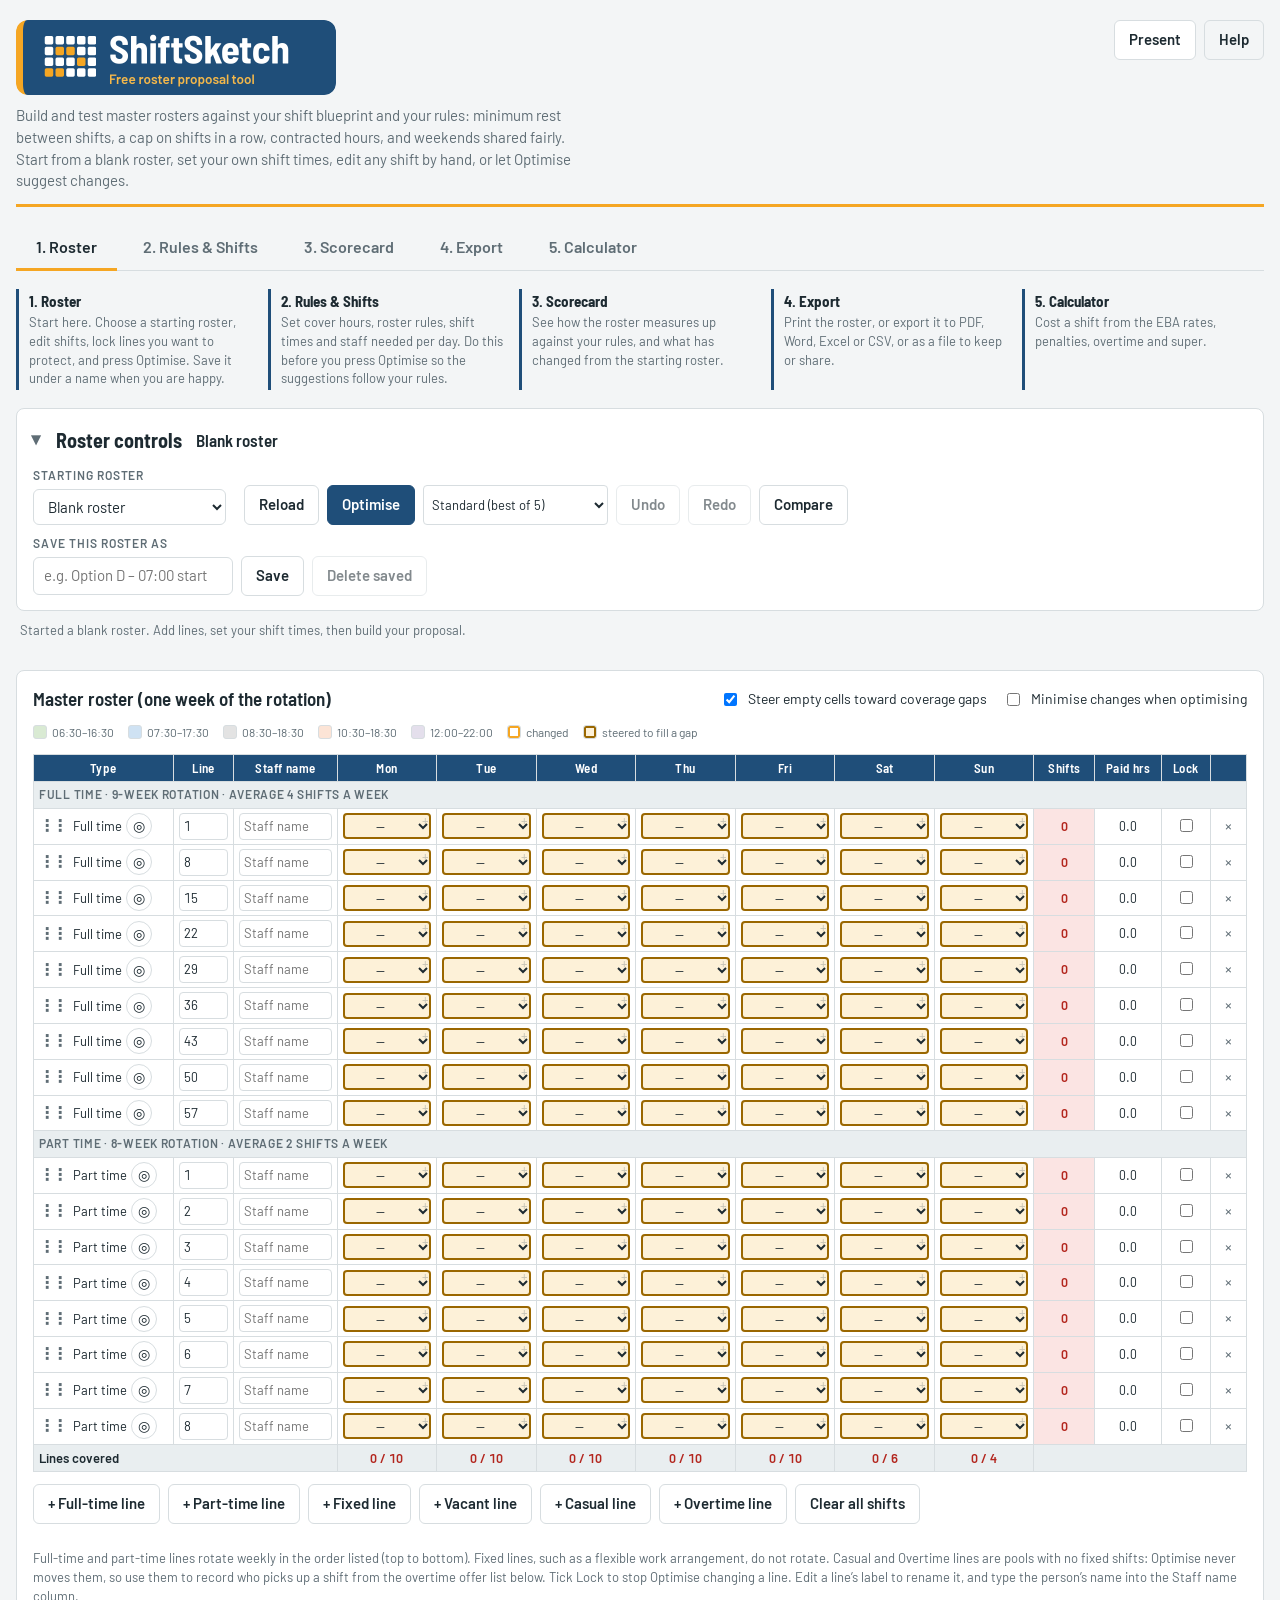
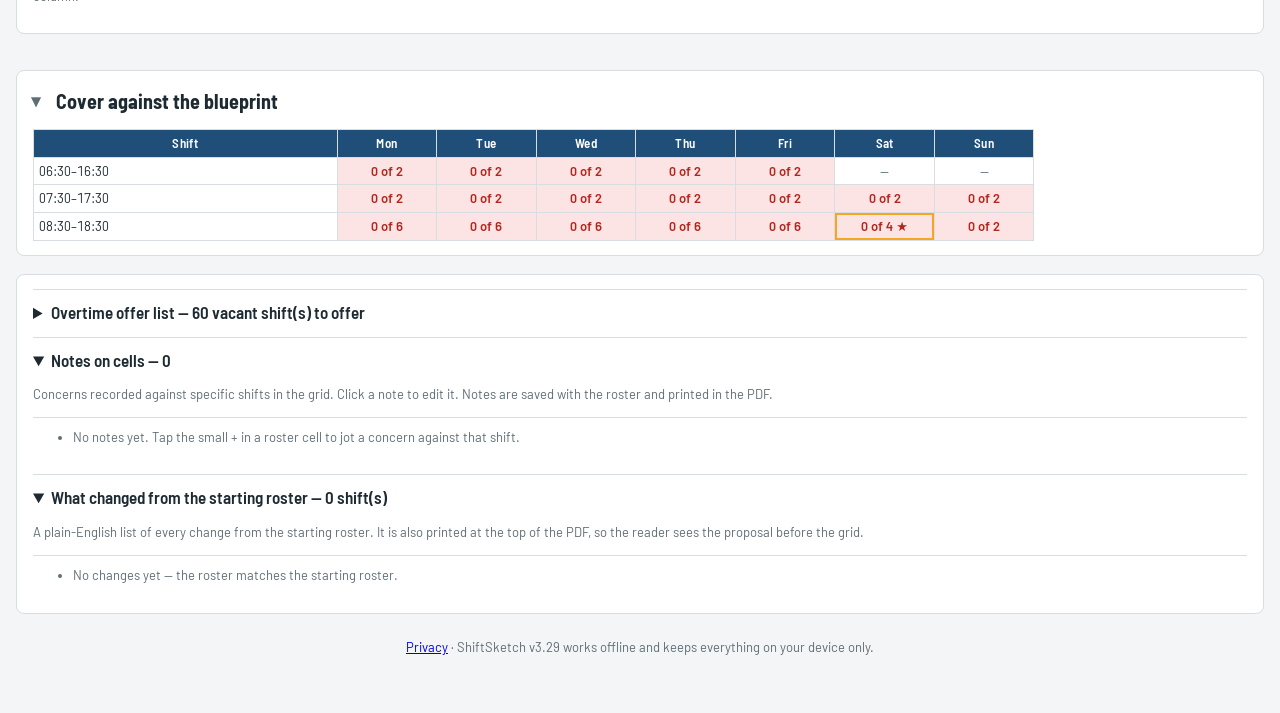
==== commit 61263496: "ShiftSketch v3.29: password-locked EBA shift cost calculator tab with help section Co-Authored-By: C" ====
--- a/index.html
+++ b/index.html
@@ -175,7 +175,7 @@
 .note{font-size:13px;color:var(--muted)}
 .actions{display:flex;flex-wrap:wrap;gap:8px}
 .status{font-size:13px;color:var(--muted);min-height:1.2em}
-.steps{display:grid;grid-template-columns:repeat(4,minmax(0,1fr));gap:10px;counter-reset:s}
+.steps{display:grid;grid-template-columns:repeat(5,minmax(0,1fr));gap:10px;counter-reset:s}
 @media (max-width:700px){.steps{grid-template-columns:repeat(2,minmax(0,1fr))}.kpis{grid-template-columns:repeat(2,minmax(0,1fr))}}
 .step{border-left:3px solid var(--brand);padding:2px 0 2px 10px;font-size:13px;color:var(--muted)}
 .step b{display:block;color:var(--ink);font-family:"Barlow Semi Condensed",sans-serif;font-size:15px}
@@ -209,9 +209,25 @@
 @media (max-width:520px){.tab{padding:10px 4px;font-size:13px;flex:1 1 auto}}
 .tab:focus-visible{outline:2px solid var(--brand);outline-offset:-2px}
 body:not(.on-settings) .settab{display:none!important}
-body.on-settings .rostab,body.on-score .rostab,body.on-export .rostab{display:none!important}
+body.on-settings .rostab,body.on-score .rostab,body.on-export .rostab,body.on-calc .rostab{display:none!important}
 body:not(.on-score):not(.present) .scoretab{display:none!important}
 body:not(.on-export) .exptab{display:none!important}
+body:not(.on-calc) .calctab{display:none!important}
+.calctab .setcard select,.calctab .setcard input[type=number],.calctab .setcard input[type=time]{padding:6px 8px;border:1px solid var(--line);border-radius:6px;background:var(--panel);min-width:0;width:100%}
+.calctab .setcard input[type=number]{max-width:120px}
+.calctab .setcard input[type=time]{max-width:140px}
+.calctab .setcard input[disabled],.calctab .setcard select[disabled]{opacity:.55;cursor:not-allowed}
+.calctab .row2{display:flex;gap:10px;flex-wrap:wrap}
+.calctab .row2>.field{flex:1 1 120px}
+.calcres{display:grid;gap:10px}
+.calcres table{width:100%;border-collapse:collapse;font-size:14px}
+.calcres td,.calcres th{padding:5px 8px;border-bottom:1px solid var(--line);text-align:left}
+.calcres td.r,.calcres th.r{text-align:right;font-variant-numeric:tabular-nums}
+.calcres tr.tot td{font-weight:700;border-top:2px solid var(--brand);border-bottom:0}
+.calcwarn{background:var(--warn-bg);color:var(--warn);border-radius:6px;padding:8px 10px;font-size:13px}
+.calcwarn:empty{display:none}
+#calcList td button{padding:2px 8px}
+
 .lockrule{display:flex;align-items:center;gap:4px;font-size:12px;color:var(--muted);white-space:nowrap}
 .setcard input.num[disabled]{opacity:.55;cursor:not-allowed}
 .ptbl.fx{table-layout:fixed}
@@ -263,7 +279,7 @@
     <p class="sub pres-hide">Build and test master rosters against your shift blueprint and your rules: minimum rest between shifts, a cap on shifts in a row, contracted hours, and weekends shared fairly. Start from a blank roster, set your own shift times, edit any shift by hand, or let Optimise suggest changes.</p>
   </header>
 
-  <nav class="tabs pres-hide" role="tablist" aria-label="ShiftSketch sections"><button class="tab" id="tabRoster" role="tab" aria-selected="true" aria-controls="rosterPane">1.&nbsp;Roster</button><button class="tab" id="tabSet" role="tab" aria-selected="false" aria-controls="setBox">2.&nbsp;Rules &amp; Shifts</button><button class="tab" id="tabScore" role="tab" aria-selected="false" aria-controls="scoreBox">3.&nbsp;Scorecard</button><button class="tab" id="tabExp" role="tab" aria-selected="false" aria-controls="expPanel">4.&nbsp;Export</button></nav>
+  <nav class="tabs pres-hide" role="tablist" aria-label="ShiftSketch sections"><button class="tab" id="tabRoster" role="tab" aria-selected="true" aria-controls="rosterPane">1.&nbsp;Roster</button><button class="tab" id="tabSet" role="tab" aria-selected="false" aria-controls="setBox">2.&nbsp;Rules &amp; Shifts</button><button class="tab" id="tabScore" role="tab" aria-selected="false" aria-controls="scoreBox">3.&nbsp;Scorecard</button><button class="tab" id="tabExp" role="tab" aria-selected="false" aria-controls="expPanel">4.&nbsp;Export</button><button class="tab" id="tabCalc" role="tab" aria-selected="false" aria-controls="calcPanel">5.&nbsp;Calculator</button></nav>
 
   <div class="modal-back" id="helpModal" hidden>
     <div class="modal" role="dialog" aria-modal="true" aria-labelledby="helpTitle">
@@ -281,6 +297,7 @@
         <li><b>2. Rules &amp; Shifts.</b> Set your cover hours, roster rules (shifts per week, minimum rest, maximum shifts in a row) and the unpaid break. Then set each shift&rsquo;s start and finish time and how many staff it needs each day. Do this before you press Optimise so the suggestions follow your rules.</li>
         <li><b>3. Scorecard.</b> See how the roster measures up against your rules: the checks, the positives and negatives, and what has changed from the starting roster.</li>
         <li><b>4. Export.</b> Print the roster, or export it to PDF, Word, Excel or CSV, or as a file to keep or share.</li>
+        <li><b>5. Calculator.</b> Cost a shift from the EBA: pick the rate period and band, the number of staff, ordinary hours or overtime, the day (including public holiday), tick to add EBA penalties, and include super. Add shifts to a list to total them.</li>
       </ul>
 
       <h3>Building the roster</h3>
@@ -368,11 +385,12 @@
     </div>
   </div>
 
-  <section class="steps pres-hide rostab" aria-label="How to use: four steps, one per tab">
+  <section class="steps pres-hide rostab" aria-label="How to use: five steps, one per tab">
     <div class="step"><b>1. Roster</b>Start here. Choose a starting roster, edit shifts, lock lines you want to protect, and press Optimise. Save it under a name when you are happy.</div>
     <div class="step"><b>2. Rules &amp; Shifts</b>Set cover hours, roster rules, shift times and staff needed per day. Do this before you press Optimise so the suggestions follow your rules.</div>
     <div class="step"><b>3. Scorecard</b>See how the roster measures up against your rules, and what has changed from the starting roster.</div>
     <div class="step"><b>4. Export</b>Print the roster, or export it to PDF, Word, Excel or CSV, or as a file to keep or share.</div>
+    <div class="step"><b>5. Calculator</b>Cost a shift from the EBA rates, penalties, overtime and super.</div>
   </section>
 
   <details class="panel fold rostab" id="ctlBox" open>
@@ -532,6 +550,22 @@
       </details>
     </details>
   </div>
+
+
+  <div class="calctab pres-hide">
+    <details class="panel fold" id="calcPanel" open>
+      <summary><span class="sch">Shift cost calculator</span> <span class="ssum" id="calcSum"></span></summary>
+      <div id="calcLock">
+        <p class="note"><b>This calculator is locked.</b> It uses the Serco EBA pay rates and is for the team only. Enter the password to open it.</p>
+        <form id="calcLockForm" class="actions" autocomplete="off">
+          <input type="password" id="calcPw" aria-label="Calculator password" placeholder="Password" style="padding:6px 8px;border:1px solid var(--line);border-radius:6px;background:var(--panel)">
+          <button class="btn primary" type="submit">Unlock</button>
+        </form>
+        <div class="calcwarn" id="calcLockErr" role="alert"></div>
+      </div>
+      <div id="calcBody" hidden></div>
+    </details>
+  </div>
 </div>
 
 <button class="btn primary" id="presExit" hidden>Exit presentation</button>
@@ -541,7 +575,7 @@
   <div class="actions"><button class="btn primary" id="noteSave">Save note</button><button class="btn" id="noteDel">Delete</button><button class="btn" id="noteCancel">Close</button></div>
 </div>
 <div id="printArea" aria-hidden="true"></div>
-<p class="note pres-hide" style="text-align:center;margin:24px 0 8px"><a href="privacy.html">Privacy</a> &middot; ShiftSketch v3.26 works offline and keeps everything on your device only.</p>
+<p class="note pres-hide" style="text-align:center;margin:24px 0 8px"><a href="privacy.html">Privacy</a> &middot; ShiftSketch v3.29 works offline and keeps everything on your device only.</p>
 
 <script>
 const PRESETS={"Sample roster A": {"FT": [["1", {"Mon": "12:00", "Tue": "12:00", "Sat": "08:30", "Sun": "08:30"}], ["8", {"Mon": "07:30", "Tue": "07:30", "Sat": "08:30", "Sun": "08:30"}], ["15", {"Wed": "07:30", "Thu": "07:30", "Fri": "07:30", "Sat": "07:30"}], ["22", {"Tue": "07:30", "Wed": "12:00", "Thu": "12:00", "Fri": "12:00"}], ["29", {"Mon": "08:30", "Tue": "08:30", "Fri": "08:30", "Sat": "08:30", "Sun": "07:30"}], ["36", {"Thu": "08:30", "Fri": "08:30", "Sat": "08:30"}], ["43", {"Tue": "08:30", "Wed": "08:30", "Thu": "07:30", "Fri": "08:30"}], ["50", {"Tue": "08:30", "Wed": "12:00", "Thu": "12:00", "Fri": "12:00"}], ["57", {"Mon": "07:30", "Tue": "12:00", "Wed": "08:30", "Thu": "08:30"}]], "PT": [["1", {"Wed": "08:30", "Sun": "07:30"}], ["2", {"Mon": "12:00", "Fri": "06:30"}], ["3", {"Thu": "08:30", "Fri": "07:30"}], ["4", {"Wed": "08:30", "Thu": "06:30"}], ["5", {"Mon": "08:30", "Wed": "07:30"}], ["6", {"Thu": "06:30", "Fri": "06:30"}], ["7", {"Fri": "08:30", "Sat": "07:30"}], ["8", {"Mon": "08:30", "Tue": "06:30"}]], "FWA": {}, "CAS": [["1", {"Mon": "06:30", "Tue": "06:30", "Wed": "06:30"}, ""]], "OT": [["1", {"Mon": "06:30", "Tue": "06:30"}, "Vacant Offer"], ["2", {"Mon": "06:30", "Tue": "06:30", "Wed": "06:30"}, "Vacant offer"]], "late": true}, "Sample roster B": {"FT": [["1", {"Mon": "12:00", "Tue": "12:00", "Sat": "08:30", "Sun": "08:30"}], ["8", {"Mon": "07:30", "Tue": "07:30", "Sat": "08:30", "Sun": "08:30"}], ["15", {"Wed": "07:30", "Thu": "07:30", "Fri": "08:30", "Sat": "07:30"}], ["22", {"Tue": "07:30", "Wed": "12:00", "Thu": "12:00", "Fri": "12:00"}], ["29", {"Mon": "08:30", "Tue": "08:30", "Fri": "08:30", "Sat": "08:30", "Sun": "07:30"}], ["36", {"Thu": "08:30", "Fri": "07:30", "Sat": "08:30"}], ["43", {"Tue": "08:30", "Wed": "08:30", "Thu": "07:30", "Fri": "08:30"}], ["50", {"Tue": "08:30", "Wed": "12:00", "Thu": "12:00", "Fri": "12:00"}], ["57", {"Mon": "07:30", "Tue": "12:00", "Wed": "08:30", "Thu": "08:30"}]], "PT": [["1", {"Wed": "08:30", "Sun": "07:30"}], ["2", {"Mon": "12:00", "Fri": "06:30"}], ["3", {"Thu": "08:30", "Fri": "07:30"}], ["4", {"Wed": "08:30", "Thu": "06:30"}], ["5", {"Mon": "08:30", "Wed": "07:30"}], ["6", {"Thu": "06:30", "Fri": "06:30"}], ["7", {"Fri": "08:30", "Sat": "07:30"}], ["8", {"Mon": "08:30", "Tue": "06:30"}]], "FWA": {}, "CAS": [["1", {"Mon": "06:30", "Tue": "06:30", "Wed": "06:30"}, ""]], "OT": [["1", {"Mon": "06:30", "Tue": "06:30"}, "Vacant Offer"], ["2", {"Mon": "06:30", "Tue": "06:30", "Wed": "06:30"}, "Vacant offer"]], "late": true}, "Sample current roster": {"FT": [["1", {"Mon": "08:30", "Tue": "08:30", "Wed": "08:30", "Thu": "08:30"}], ["8", {"Tue": "07:30", "Wed": "08:30", "Sat": "08:30", "Sun": "08:30"}], ["15", {"Mon": "08:30", "Tue": "08:30", "Wed": "08:30", "Thu": "08:30"}], ["22", {"Tue": "08:30", "Wed": "08:30", "Thu": "08:30", "Fri": "08:30"}], ["29", {"Tue": "06:30", "Wed": "06:30", "Sat": "07:30", "Sun": "07:30"}], ["36", {"Mon": "08:30", "Tue": "08:30", "Sat": "07:30", "Sun": "07:30"}], ["43", {"Tue": "06:30", "Wed": "06:30", "Thu": "06:30", "Fri": "06:30"}], ["50", {"Tue": "07:30", "Wed": "07:30", "Thu": "07:30", "Fri": "07:30"}], ["57", {"Tue": "08:30", "Wed": "08:30", "Thu": "08:30", "Fri": "08:30"}]], "PT": [["1", {"Sat": "08:30", "Sun": "08:30"}], ["8", {"Mon": "07:30", "Fri": "08:30"}], ["15", {"Mon": "07:30", "Fri": "08:30"}], ["22", {"Wed": "07:30", "Fri": "06:30"}], ["29", {"Mon": "08:30", "Fri": "08:30"}], ["36", {"Mon": "06:30", "Fri": "08:30"}], ["43", {"Mon": "08:30", "Fri": "07:30"}], ["50", {"Mon": "06:30", "Wed": "08:30"}]], "FWA": {}, "late": false}, "Option A": {"FT": [["1", {"Mon": "08:30", "Tue": "08:30", "Wed": "08:30", "Thu": "08:30"}], ["8", {"Tue": "07:30", "Wed": "08:30", "Sat": "08:30", "Sun": "08:30"}], ["15", {"Mon": "08:30", "Tue": "08:30", "Wed": "08:30", "Thu": "08:30"}], ["22", {"Tue": "08:30", "Wed": "08:30", "Thu": "08:30", "Fri": "08:30"}], ["29", {"Tue": "06:30", "Wed": "06:30", "Sat": "07:30", "Sun": "07:30"}], ["36", {"Mon": "08:30", "Tue": "08:30", "Sat": "07:30", "Sun": "07:30"}], ["43", {"Tue": "06:30", "Wed": "06:30", "Thu": "06:30", "Fri": "06:30"}], ["50", {"Tue": "07:30", "Wed": "07:30", "Thu": "07:30", "Fri": "07:30"}], ["57", {"Tue": "08:30", "Wed": "08:30", "Thu": "08:30", "Fri": "08:30"}]], "PT": [["1", {"Fri": "08:30", "Sat": "08:30"}], ["2", {"Mon": "06:30", "Thu": "06:30"}], ["3", {"Wed": "07:30", "Sat": "08:30"}], ["4", {"Mon": "07:30", "Thu": "07:30"}], ["5", {"Wed": "08:30", "Sat": "08:30"}], ["6", {"Mon": "06:30", "Fri": "06:30"}], ["7", {"Fri": "08:30", "Sun": "08:30"}], ["8", {"Mon": "07:30", "Fri": "07:30"}]], "FWA": {}, "late": false}, "Option B": {"FT": [["1", {"Mon": "08:30", "Tue": "08:30", "Wed": "08:30", "Fri": "08:30"}], ["8", {"Tue": "07:30", "Wed": "08:30", "Sat": "08:30", "Sun": "08:30"}], ["15", {"Mon": "08:30", "Tue": "08:30", "Thu": "08:30", "Sun": "08:30"}], ["22", {"Tue": "08:30", "Wed": "08:30", "Thu": "08:30", "Fri": "08:30"}], ["29", {"Mon": "06:30", "Wed": "06:30", "Sat": "07:30", "Sun": "07:30"}], ["36", {"Mon": "08:30", "Tue": "08:30", "Sat": "07:30", "Sun": "07:30"}], ["43", {"Tue": "06:30", "Wed": "06:30", "Thu": "06:30", "Fri": "06:30"}], ["50", {"Mon": "07:30", "Wed": "07:30", "Thu": "07:30", "Fri": "07:30"}], ["57", {"Wed": "08:30", "Thu": "08:30", "Fri": "08:30", "Sat": "08:30"}]], "PT": [["1", {"Wed": "07:30", "Sat": "08:30"}], ["2", {"Tue": "06:30", "Thu": "06:30"}], ["3", {"Mon": "06:30", "Fri": "06:30"}], ["4", {"Fri": "08:30", "Sat": "08:30"}], ["5", {"Tue": "07:30", "Thu": "07:30"}], ["6", {"Mon": "07:30", "Fri": "07:30"}], ["7", {"Fri": "08:30", "Wed": "08:30"}], ["8", {"Tue": "08:30", "Fri": "08:30"}]], "FWA": {}, "late": false}, "Option C1 (late shift)": {"FT": [["1", {"Mon": "12:00", "Tue": "08:30", "Wed": "08:30", "Fri": "08:30"}], ["8", {"Tue": "07:30", "Wed": "08:30", "Sat": "08:30", "Sun": "08:30"}], ["15", {"Mon": "12:00", "Tue": "12:00", "Thu": "08:30", "Sun": "08:30"}], ["22", {"Tue": "12:00", "Wed": "12:00", "Thu": "12:00", "Fri": "12:00"}], ["29", {"Mon": "06:30", "Wed": "06:30", "Sat": "07:30", "Sun": "07:30"}], ["36", {"Mon": "08:30", "Tue": "08:30", "Sat": "07:30", "Sun": "07:30"}], ["43", {"Tue": "06:30", "Wed": "06:30", "Thu": "06:30", "Fri": "06:30"}], ["50", {"Mon": "07:30", "Wed": "07:30", "Thu": "07:30", "Fri": "07:30"}], ["57", {"Wed": "12:00", "Thu": "12:00", "Fri": "12:00", "Sat": "08:30"}]], "PT": [["1", {"Wed": "07:30", "Sat": "08:30"}], ["2", {"Tue": "06:30", "Thu": "06:30"}], ["3", {"Mon": "06:30", "Fri": "06:30"}], ["4", {"Fri": "08:30", "Sat": "08:30"}], ["5", {"Tue": "07:30", "Thu": "07:30"}], ["6", {"Mon": "07:30", "Fri": "07:30"}], ["7", {"Fri": "08:30", "Wed": "08:30"}], ["8", {"Tue": "08:30", "Fri": "08:30"}]], "FWA": {}, "late": true}, "Option C2 (late shift)": {"FT": [["1", {"Mon": "12:00", "Tue": "08:30", "Wed": "08:30", "Fri": "08:30"}], ["8", {"Tue": "07:30", "Wed": "08:30", "Sat": "08:30", "Sun": "08:30"}], ["15", {"Mon": "12:00", "Tue": "12:00", "Thu": "08:30", "Sun": "08:30"}], ["22", {"Tue": "12:00", "Wed": "12:00", "Thu": "12:00", "Fri": "08:30"}], ["29", {"Mon": "06:30", "Wed": "06:30", "Sat": "07:30", "Sun": "07:30"}], ["36", {"Mon": "08:30", "Tue": "08:30", "Sat": "07:30", "Sun": "07:30"}], ["43", {"Tue": "06:30", "Wed": "06:30", "Thu": "06:30", "Fri": "06:30"}], ["50", {"Mon": "07:30", "Wed": "07:30", "Thu": "07:30", "Fri": "07:30"}], ["57", {"Wed": "12:00", "Thu": "12:00", "Fri": "08:30", "Sat": "08:30"}]], "PT": [["1", {"Wed": "07:30", "Sat": "08:30"}], ["2", {"Tue": "06:30", "Thu": "06:30"}], ["3", {"Mon": "06:30", "Fri": "06:30"}], ["4", {"Fri": "12:00", "Sat": "08:30"}], ["5", {"Tue": "07:30", "Thu": "07:30"}], ["6", {"Mon": "07:30", "Fri": "07:30"}], ["7", {"Fri": "08:30", "Wed": "08:30"}], ["8", {"Tue": "08:30", "Fri": "12:00"}]], "FWA": {}, "late": true}};
@@ -1505,11 +1539,11 @@
 $('noteText').addEventListener('keydown',e=>{if(e.key==='Escape'){closeNote(); e.stopPropagation();} else if(e.key==='Enter'&&(e.ctrlKey||e.metaKey)) saveNote(false);});
 
 function setTab(t){
-  const B=document.body.classList; B.toggle('on-settings',t==='settings'); B.toggle('on-score',t==='score'); B.toggle('on-export',t==='export');
-  [['tabRoster','roster'],['tabSet','settings'],['tabScore','score'],['tabExp','export']].forEach(([id,k])=>$(id).setAttribute('aria-selected',t===k?'true':'false'));
+  const B=document.body.classList; B.toggle('on-settings',t==='settings'); B.toggle('on-score',t==='score'); B.toggle('on-export',t==='export'); B.toggle('on-calc',t==='calc');
+  [['tabRoster','roster'],['tabSet','settings'],['tabScore','score'],['tabExp','export'],['tabCalc','calc']].forEach(([id,k])=>$(id).setAttribute('aria-selected',t===k?'true':'false'));
   if(state) renderAll(); window.scrollTo(0,0);
 }
-$('tabRoster').addEventListener('click',()=>setTab('roster')); $('tabSet').addEventListener('click',()=>setTab('settings')); $('tabScore').addEventListener('click',()=>setTab('score')); $('tabExp').addEventListener('click',()=>setTab('export'));
+$('tabRoster').addEventListener('click',()=>setTab('roster')); $('tabSet').addEventListener('click',()=>setTab('settings')); $('tabScore').addEventListener('click',()=>setTab('score')); $('tabExp').addEventListener('click',()=>setTab('export')); $('tabCalc').addEventListener('click',()=>setTab('calc'));
 function setPresent(on){
   if(on) setTab('roster');
   document.body.classList.toggle('present',on); $('presExit').hidden=!on; $('presBtn').setAttribute('aria-pressed',on?'true':'false');
@@ -1652,6 +1686,35 @@
 (function(){function sum(){try{var g=function(i){return document.getElementById(i).value};var e=document.getElementById('setSum');if(e)e.textContent='Cover '+g('cwS')+'–'+g('cwE')+' · FT '+g('ftN')+'/wk · PT '+g('ptN')+'/wk · rest '+g('restH')+'h · max '+g('runN')+' in a row · break '+g('brkM')+'m'}catch(x){}}
 document.addEventListener('input',sum);document.addEventListener('change',sum);setInterval(sum,1000);setTimeout(sum,200)})();
 </script>
+<script>
+(function(){
+'use strict';
+const BLOB="4vieIxNoUvLeJ3TJRJHa8kxGMcBfC05UcN8kwECAZeKONSWVN1TXfEphHhDqgFk+PKaa/clZ5IMWzoK345kH076kLN3bU3vxGxEP7RdmuOJoffhq+Zpe9VCaTI19nmAAzPtjhZJEC2+HG9+fZgiaxDK12pD1inDvkIbwQFI8Jw0M8wjd0Zxb+T0wKXm9v2OVeDUWkBoDYSN4QlwDFpxBREsK7NW/Bhc0+Xp1cpE8sFDxldRsUsZd8xviauAVFtd93n70EWZ4Bm5BDkEfpicXmEDs1hxYi3JS1kXKbCsa5BpfRIAx/751tSDh8FiRK+7gc2c+SiA6j9at8ocbPWXzlmcjMRs7tmRPI5FkOIe2O/ZRZP4cRKIQWy5zYO6cMPOzTqEFI1jWSVlwTJhwricEgQeU9uE6OMk/EhRZI+K7jHUzgTbHCaifAtISheSG3rgjbspitczQuqoZ3fr8wIcmAiN/mLp39czjnTdN0nN7hnqeRsSWSoOhO8IPESNenqhQPqV3AutyhMW63umg4xIZ55Dfx+YNOeeaMeJAI6WAMYFV3s4DyaXgHNzaP8hw0TbbULT7KYyV36o5jjRIEGULPryh6B/NkYJ+0H9Lou8KWbn7ehWXYmoU88xx40NZp67eGCxh7wVVAbeodCV3VqDLSlotzdNUXnTnpa+oMLg+hP158f/[base64]/JwxSAMHhZSPThbFOhZRQA0CVvq/7iXyHwA6/jfWxSxmfQbqzk4ZaKctSad+BFyv7P0cQ/imlEdBQ6c7V/[base64]/c/qPUpJOSocCJtSDucr6rapp8ejkK8GDb4Bh85k0VASWuH7OzW8bOIHMvHMMbRPSNqcy/WdmVRjRGarIqLdDFyVTEEvoI/b/3G9ad7Lqi5PJt0XRNiyQI54qxV3fN4asvkWFXfSNVt3Nnr3JfOifF3Dz+BrVwYHiT5I+n2RNx+ngfvFigFGGbniMn9NIbBOEKg//bVzNKyUOM8lJZezu1vZ+QLWTW7aS6A6ROofIFKZ6LDLKWu3qH4vN0u345ObGlpikpwbFOTggrG/2svog3zqVSOt1vuklrUvGi29n1pw8ASLlc7eHFeE8yt3AzBfhJ7aWP7caZX4+3p+D7IOsObzgZP/[base64]/1xsTGT1UaX7WIaCGyLYK08hfxzkTCAYbngyv1fXYNTXbiqBVUbrpNyffyVc1WVENAMXHP3GXuaKQdWUup72rOoaQoL3ylfTfBCLXPCI+hXxMnKk0qgc638tW8BhYePbyjbS+IEfJjlFFv6tsSt195BGizZx/t0i/nM3SUhppLR5IS6zoCPlOXJt1ncp7HGeKFv/xyqXYxyTFioFdp4aDNuCRNRJN4PCCKiLBHOwQyEjXZOnJwSxrgJ924t/KDC6jLySgFMldOggNmv87AliqDlQ5JvSHbKWBMfWFTqw0MH1xVk88R78thFIaYZCZJaj9Y7MToKq5kXV2YoODn/fFVM6Dn44dUA4/vbR1T4f7V1YHoHmd1xzpnRuWoP1DhDudODG6n3qNnEqLC/kRSwz/DnYTGGNg1pZCoQk2So+Vd6G4hU1LFAoX8kvLQj0U8P2z/7HSGmZYaPz/R7LU+WARfny9MSupB7h6aHGH7hCup/BJYMAxItr+dRJLzI3t1aJ0G7wSyBFF3qlKgtVAuowonTXAO6s0EsB5uWu7PJ5gyqDSMv06mF4wUNYZH7HkaMfiXrfMi5vNVJF6hWzMBJZ0HCCtCJfPzdE1FKwyTl97Z6goezKJa6WmJ0uhQof5U/9XUPRbI0ADDpio/1FRvR6KxZNMO0GOkyWnKlvKYwwO2WRu5PgMISP0mu6deorgJCAF/dufhJL8FxZq5/rv1GZSBHmN3BudbOlYUbg5DauKeYQDrWsVaTyZ7VMdB3NWQfB0+/Z0Helg4Wt4+njuV0Bacnrg0/XsXKkgjhiWdl/3JjnX5O4zF4fuO6ms61uoLxxCRfeRsdIL+6U/6mtvRXOLfMjfzz5H5AulSuSh0DT/R/qGHVtrrYJtK4OOsj0qsZ6lEfg/3ialRpbDJhIfY/FFLUlJejrWSkZuJ/A8q29189jMH0mg7skNVb491IhRd9SUq6RdH1vECz+ejZTsDRTZdHjv96pf05hXMeiV/WqZZ73oCzpxhKEOgvMK9ckH90wqPk4Vnneqg2pS+BC6dmCF12/kKt16zx3iVjAtzHW0XowDDkzAZdpsuqpQoXf/EKg0Pw10tE52qYs/LWBe3OFXogFNlFla2EsUR0MJL2pIT9YNk0fI2TBbSD/zFBsuoJXhfw6DiaSzG65+0DfOB92DnAKLGXxIniqOofhq/WDbnmX8EZ5SAkjusfUllUdwE6Uikq1GLFtdkBIXBK+hgyO0CXDWKeMdhquwtCEqSwMPO6gk3ipH2SI/80ZFypKnKQ6GwNNo2nynXy74IbzrKb/DdM/wsP2Bru8lAjCjyYfNUG2D7OUblcLXz6dSR/x4GcZaTocmWWhfR03hRKUd+v9GvZfneqfhuiUqin0BY1cnLiMfR8gAFIsoDTT3AY+HGNviiRhZo0I1S7H5v//H0hikT7ZMgCJ7P6iGXBgF5TsW0mRX5wXVkRaLTMYLfMjiQ1cJmXwnq50OKMH/riqvziT9cQ/UlTZ6/no+D0nSpG1gZ69yG/ylmutRhMGVXZbwd9b9mZSjhlNPLiU73F83oorxEsnB1cuRZYHU3fI8CwATpuVn+Y3Dlmh6MnfIs9nphIyjF1C9KdZfg2KhaonbZ6doHMuFLsO1/fcIGaaM9Ge2ix+E0wVAy/OQPmtPg+mzV4AcORp/+/x3B3P00Rgu24KSTqPuhtZZwUF6nr4ZAwTd5bS6NiJ8x07lyv2ROumxMMA79t26TauAzHSepOGB31m4q06OSXxzKAjGm/OQRT8z9fPbc6/iijf5O90hXc8CeE+14RPi4QBbdR2y+R/DjOKAj5DPjzI8T4tUK3CPojJnTTEJtO24YkM5aYmw+xLK1OldBlZ/jjFcUBv6CnUZzHQ18YRMSM3F+dxyNBvt4LdeO2L7u8kHhnw8mC63BmPXV60ZtAE5QD6Wi6WAjRseHE+nhj2/v4SXO3Zo2nOfwjJOfph71MXBr9LIchdzXU6Bv3Ii+f2x84o8DjHJ5jJ1dd3G0Pb0y643F+Wzx/+s1tFXTsOWxP43TbaQAm6sUcs0d0JL0gkV4tSknQYF9EyDc4xJZSFGAOKE4MsmbdmWN2bZO8ijIrI2EuSrU61nL6bsC2WCefh2U0XmkPkBsQ5q+AJ5EsfzTPFlhwnKJ/QKRgV616fJqlCsLUr5H6QsKIRjWawMsff3sdYM2hXCKp7m291/YjZn/N4Fv7yR2qF3djQwl6JYcsME1OGAa6B/Th69LKtNajyiRMZfJgVh2lHNpgWiDzDqRgJD4Y10rMLcNVlT2T03ufIC/ti2BWeeNwyKqupzKzU9Zh+G9+jg6eEWJohrlxUz9KTeW0+nwctDnLkBLz7h85SNB9dEvbSD/oXYZPmySUyvbeiyHtAqzRhbYg8MpdR48aRu+cinG3jSC/+QIF3G9Bzm9WrLi1LHv4zpFva5wo/7q1fO/X6JOcmQF4l+tAll9vwNYut4VQ/pa74Wvybthb08Gz5FtItlvyQuBlo4m9nNOH4lCB3eEghlFzqC3Mrjp6W7VPAPvAhy9ycxg1VEWHiDF+in1HQOf/MzNKvUdhuP29gQ7Bra3QfZG1Z+REy8+w0aH3J5krx8p7NpgKbFYwCFsOIXXclTNM4IqhGb7lPqKwCMKvEC/lFL+md9zKsU1kYcFMvtaSvTYtqe/A9Fyv3OZxsu220oEFxXODToCkyPPIKGA8XhXVIw3nhNXYxR16jyHdLO1/+Joa17zp9sW8V7ht+cBw/[base64]/PmJTgQ/ISz8jADn7dmStYUB0q2jdzRBw3lwaXyDt8gW2I8mGGQ4oPfqwQcudP0S7A6mG2/[base64]/Ns//bGlyNG2rTRFevMCu7KHffsUaVvY/XJTx1hw4ZE8Kt4xsV6mGyo9runzwgCv0/V1SZakfZ85KaKVERQe3FhNGdkMEG3yuPwLfmuyiROSuig/FnDPkUqsFhtk2q5wySHpo9qq7N57e33C9uR60iM6DXZa1brRos9k7YF9WwUmiSSmaneGtz7YqW6fpxHGu+eApa1T0h5GEPoOr2dFsxa7VEoJWs/rsevpjF+DRxPn/lXeKz9dcyotim7r103QHST56Bkswtn/RHOMvVAeZwUrZ654WipjIM5aDu3nS2FGnXolyK/xY5ght4Z03tQ17Ef2MiynkSSuY0nOFPBaRyD9AR/sDaa8DfPTdaKqlmYlovuEmnoti8T1R0MGHZNs2eoGPg3y+hAr0qAy6ohxmEhR5Fqp2zKpH7iJzR+viL6aIiiLf+h6XnCTGsc1Iyw3CUOTc2V4LW3YQMGL3g5WNihDh6NGKHH/kPP94jiLciAeTJJ/CHAY2aVwugL6KA603/IhS2RHtZcf0O9jpcUNCLWPcyH4cEpFq6lwyQQ3bq2GIJzIpnJedZIgttB/flw2KRlM7d3KIUWc8U8TwKNVBHwwJeWFb5oydA4ESs4RyT7q22oJ2lbEtF4PcEEgrL83K4dewJkT9NgZrd+RWMgrpUgbqSWdibqNLhkPRZ0gaBR04ra8JSjjKTvG4gLkmJDk9tQ3yaYd/DRncNV+pLoNQHPo5UhwxTPDysoXwFpJSE88TnZ7/P50V32nUOKOdv4eSCm1moICa7GQNZx/eEYuLPxvuwTuu9ZH8HLASODHQq4n2HV6a4ZQjaeXd+pOgMbVeXXtq8sNPv8VQLYhkq62CFec10vnXXiRpq1HP5nVjklCQtuh7I93A7HV83347nP2Ko+y9/oIaiPSlHpVpbk08/JCDFWtoeiXEpZ4QlvOuJDSMyfSzmoUp58gOpu1TCEq51USe45TGRMF19bELlOmDuaNqfSLTFZk724sEG0JVl65K1Xap+Jb1ElYu0CGeOwQQFwwGLRWEI3wW5cU4EmdvgwIYZvQZNQYgce1Gp8elyfaWLaBvmV6sMVbn/m9rrtGmZP/8VGmE5/eYjVWrgoX0M/536waJau0iuiQyswGGVCwVCD/It+mm7nsLoIv9l/gW28AjB4ZMb4ueh++ItaJoi3/FdGYzWiU9KEQdDOSimQaYWiCEcXURmkI+uslzaoljAwJ4HBW8MZkyCxwU62OtQdfbZKoFSGl8v0OsEkaaT6q/eUE+qNLgNscWZQufl6QeV0+UkKghEILqk2ONjs+Q+KEIjLaU/UZ5fWFJ9zv1MmCJlnK7lQGHmQu7SQ2jKr79wnOTuYLIEtkZtHW8GoWZaBzNigdh7EfXRCcFRJ2+zrHrhefl6vbDZ4/sVzPu7/7aEWbyW3t2oP+GAG0fUi4gbxcrZTHMtqLEMK78bTRJNbSWx5dApzSpuS28vN+X3w3FUOM0s3lDBjTGF3zutRIwD92FO3DTpsHX9iuKJjQ8wbbo/+BKWctRK6OXgZpdwLZGCrO3/Q20p8U2C/Clq1s8yBjBZBG9d9byUDYAHl181RuH/zNCwDrQ9tKAiZhmr8EdOu+imqHf6nKkPvgi80S7Ia/bI2B79lyY9SQyyfWVhbse0Gu/fCMBo46p3txr2X/stsDopUuSH5DGEe4AJg0pPBpYa3mvnCOWstHLNsffzkSe/DBUV9c8rkl5yv0PtEh60jB3yizH2dawhACXQE5tpcHJ7RbxoVjFOzETRNcBnLN5w7QVNCtMudmpCTKAulkUr/pHC8s4VzLSRf1Rxjeq9jmm6MFfCRequfkp1a0IROLtxnNpDoXQ5tbhckyJqRbysNooxqsd8z/lAtGMipF+gxmpYinka/WlE50IFP7ypiW4j7oO2hzDa8/WKS/Ay2H+/XXQ3Y3PAkaYASS/gxyJFfsJGHUVWyPL/QTqd1tn41ENscZuWfsQBzaT9gkHQxk2Oi+r23vdL/YiJw5e+XhMkIYYB2/N41dzRfd4opnA8jFriJ/FAfgZlHZ+fz1FHhkjq4pR+/jUJlxy9A546PAvSsv+1ZSwki0dn+ErQlp03fcxUZqvn8pwi4UqfM0JcqDTX3eVsxpk9q9XmgnDz7hCcR10KnB4BjS22oYwo8AzAyuoINu/vu7t5JcyeIm+YRcD+aRDIc8sylQpFT8yhGKSQisPeXyS7SFLGhL2EArv31ljZDqeT9mdeWQEcx8ZQ5IkF+UvJ3BnKRzkKhP7r6947kVMiyI6OUO6sbA3hq5MXcUeM+5iLj6LndlNBo8bLJR3FjqxPo6YuM0xMHjSEC47/R8dxEmTipf0TouHo4fqKnftcqIi/mw1ihymdu3O7/[base64]/w4Nlk4efbjuApngYjF6LRFDpgEETpNcv3VvsEpYbagMufRJnl4tSj5QKtM88cbzMwAd9uSyxgOYyike9MgMnY5qzGv2dhSJfOWL+PL5ZprGoaJci0z/T6YwdQY01NNy4ZhziG0UgL1oA2BDzeT7qnXGYGCtB9P/TNIhn6Bci28fMvpYuSL0FrpwETnaVRFztVDQzMB9EiIjRZ4amN8kVKAPiOLTH54P6P69/[base64]/0v2Hn0epSbJ2eJ9Xq0Wr6gxI0t0Osv75Yjy/wWYJeSCD/sgZF+k7ZhqshQZobfcGb1gnqbBxwJEzQkN5BFwtFe9u8oBQD0PvaiHj/X6MFYA65/mhhIxg7vk3EGN+OOQhyZ5olKc7nXZjwjRth/f4UFHFxjRZs4/hD9MdlJpVbG+yyvyNjrjWJt/luX7F8OzBn146gPKeJPXg0E/RJF8ieZgtM+kPuz+45fEFnyuA674sv/vaeQCd3vV/3DcQ9p0FMsk68niLH/GP+JZaEv9qpOIuJuhrOIn3VExrpg6XbMJngXc3gHCSkXwkl0QUrHM6ic+jjoBWOiP6ZjEi6I0+vh+kY/7tSnnwzS4snkYNa6ikhurIbDjWTpRyAMu0C0ZPgimhHyrTthtXr0pjXzhhjXNC8gymJpGBLSj4ZS+Ohv2O1z7TaVOZmoCp+p9GgH6ZSmVs7+VPL2uuojNxUbKtwq+hT/fmxb/tg9nZBvT7+SbhWlzZkEFGLGfqaxfp8b6EgKBEGF4TXuWlUMhAaigmnlN+MAKs61/n0CkmADT0Ml8FIKVtNGyRlBE8aEpvKCVLhTCMO8KTUAEJTAZZ8bycm97xJ3DkgidfHNtcLtuaehC5Q7tEtxji4SQBDc/7hJwCrbI4ZyaM9kjv3b1CH4AM2VFQNPWHxKuaQeyIDSYAMY2KujI9Qq0+GBI9im0K8/FNwS7EAVz0NYZiAYlSwRc/jhl28V9rtQ+QAmweSbEciiJJTsoAYbIuFBaIVyoMxipcdPmzdK+SuZw2IZYSLyvqIBjv+yAuPxeLAIoUu/93A2ILBA13pY3jehGh/6hh7QyGhpd72nJRrRBmaVVimiUUMrRLawvlhfl0Oi06k5+gMkWdTIT9lmQgQ8hokfGsXj1D6p/SY1PNsVUZZ7KWx60zNgkkdyKYCOuxweB6/Ccptij4eFQbZUdm7sE4hx+a/LwKZyOvufBJ8Tw3KmbIBxwvPnr+McLvFHMscCi+sI8bF3xa4d1EN1gSfWW/56jIKHv9S2g2F++hFXdRMBM2vWS/nSmDXMPxBfmu6psSmymNv6MhYrh3wYyc90lz763xWklyNGc+iCIKW99ui8dT7udJndKHMRbs7tZzpa8J69x+q1eLDS2XywspuGi0RfH1UhGCtJJZCTOQOKBhgqAit7j8Lq1NLI0h+JXeNI8GPDIgvUop7DRKQ3Wrb9/WFHa0VYkQ+tt4TjOtrhQDEMo5V+8bbL1rIWKvtycR2+KteqYSlF7Ljn+xSmM1ZZo2B5qe9h/[base64]/b3XO929Imn242kRVFM7hI4GUugpWFWXOz1ABVgukO2qcNAuD4kYgbVMPlnuhZl8R19PcXlW2rMzkOrregIRMXi2oAgRe4ASLBkqYv9dMBVmKwCDNfVDVzvRdrQhTbbziTF1MICX6sPrZ2Q/n/zk/rR5vNGM0Zlj+T+XiP07NhMMTaaWhUPYlEqsDwJEL4K8rGG+Mvvo4wufwdEA3QJ1eqKLOsom8xEslCEcQFn3T3IiYyWmOJcMYmHatCJSFWSVvgoctrRH/fmO70g5v9o2Oi3FVdFCjWFqXKY/BxV4Y2/[base64]/qwtgB4dy5Ix8t0tydQYvC4OW77E1kIKN/nbFD/8lPLyWB+zh99ZBjUy1hb2wJ/crVT+PG+/P7DW4b+HWXhVetdoO3DfTOiVARjkiAIafWLDrqsuQeZJCxLIhTxUdG+Vm4SSkqb+XSCbvtbhk/Or3PIWMCMGu8fnKXhBnTxy4Eh6PtcDbxhZA61Igros8/3vCGIekq4SGQdDoU5Z6SCQoWanghfwl5FsMBXxxwy87UWdXyqlVqBYrdIbJWif6s0JPl0rK6mJyokPBvDeWuHyt/6tNINwgmbX18lGqRgMxhaRfn3k4gMLnLyzdFmLLZ3FmQUE4Tj+HNu0gLQtYIahbvwajsnNjVX22mXHtl3hepMqfz3t2Tw2g3lepvwK+v6qJW/CB7IXtq78oMslusd9DQBk6d/m/cgIk2PktkbTbZPyvzj216Hk/niAyhWcfRofQMqS7F+yZ6/7wonykXeFj4uipw6ELdC7F9aCd75gnel+xXB6zdewoazId0e50393/dfz/CJCq4ag3j52QRyTzxqQC05OIDqKdfu6wmcC/W8MHrJj0Kg5wFLE7W3Vaax/4Nev3XyRrMNjFa86O+a6SRcXMBrEE77N5UdzsxESgoAOvX651y46nLSQmpl2oMKXak7pdJ9KDF0Wym8S5sFe3PevEehvofaacAGkFlMALaalYtFfoxsRnL7COY/FQ1XyVU3quPd/YJZqmvN1zUTf4BcUn5sa0MMe4TqIgaF6wWeRr3rw9YJxS6ham5AU4dsrwMmVn0bAbCa15p4MrJkLtuGXIA9/ivO5lfYqIQJlzfTTIbS5PLsbgB0lKUzWEiexVawZDVaklDex+VlUyCsNC4StJH8qoKqK7dgXSwRJgk8amasSAsLbaf1u+406LOIgVtsoXP/fOtQi9FdbUh1rjh6bsOlPUHPWtmxKk2Qa06j05a4wTobFvY0dLTnTenQ+dIpYmyY3VwipM1MMtIFeCJ8fcLt1sBsOvfhbXS/HvblQvLs5IhTjtlRFaur4Xti6zeizF84810o3rwAHIgAKBWDpdeqqG0Log8JJn5+ORLPn3rrg0d4o9GBsehrPlXbXUfHgQu8k0aliari+3Q+bwOcl46zKtTiMdUgS7NFg1WMae0NosQcTI2el3gZasVfjjshlFhb+1XXzWAdYc/M+w5CRo4LZc2ECmELyaKzqdyimFfO6/SOhhVINiGidw48m0FL1Z1/ZwPq+yG08dC1z2okcMcXCvX1KglQGqJokbmhkty4Q26AguaOaBsyIkM13SGiQIF/cNJabKxGLPMINAAXfShYlUTLpL5ErWWDWShD5yXw7y64Tj4AT57bLzS1AesZ1aUGLeqsbXF/rJXpcxwpPhLE9W3kyTW5JGBTJ7zY5JZ926zdluy9gBJcOYRLfJY5fusSAFOqVsaNumcTwjnJhbW5lcNeeQvHDC95IQDjLvYXP8bXrH10pIQo3WhiP3hkdT/BYIlSLjaDHQ+BWTQ/Ye/9zU7XlMmomTRV5cpZ47NfDXxXGe/rWHlo3EhpU0tgm0tnkK7ZP9YI/snSn/IrnvpiUj6w7Mt+kTYEi+BC+sWV5ujaTGAadqdxXASuJMs1lEEJmMgR29atd+DS+KKRjgE8fnsXRFpkjKxhDMxb7+cL6rRG0R2cUQo//UIqHQjmmCo3Q8q2m+2Nypp41NVlE5bWc2kgKaNu25O8Nn6bLtYL2dq6WElGxvBYF48GiWoQ692g4OhZL+NGUJ0sdw/ouIa2yrXPI3P3kDCl+9BntxVa+XWObdcOGtN+RpK5STaPL4jcuwy9sbasadntgnpZYvPe4TesH1vqKNajwOSfnHNLXseyT/9c6HtuE3C0C3exK1NdU+uxI32HleK9SUjvAAXh417SLieDSkRwobpJoemyv8KiCTiBp6s3cYDJOCdmgDO8FcLek36+tu/ae+Zf1mVjYW9FID7vxTaFfxRdgG7ax+3rZzR30qYTPgO92ECRmNqnNCXYtscFS18i581NNuXweDiQVfE2wmzGmZZIV3rH6zXikg5lagVKptJEpv7mDUdO2G/+RZmPQuilFapEBpVTnI7MM68jpDKVl68HpF3BYz+bWrMTzfRisS2th7Q5GGCKmhbt21Nl29bwJUZrWefgkOch58d0gU3iAEmksRTNtLS4KNmqTCqO4DntldDvF0tHksVsWKCc5QShKIJ+orcPIq2DsqO2A1LCHVtNtOLdWkgqE23JmSRZhhZUQHVHQzlT/2Hlw0xW72HH+b0dSgIA5TFRjoM9To8zMmYT4IQT5R0RWfTkyghv0j79CBlAREoDz5gSq2NGtzN4X77eSHPh+vTqyxYElNTdPX8c9mg/INoC+R4gfwBquX8slN1dm8AnjEVgSxZdCOZCR3X2Xfr5hVeH5SWbipg13B+TleZJC3NaYWpWhLyyQP17lB8SpANkUOG5Sc/nYiWOVwh57I/+Jrej/xH2HS3kKFYjpXK60ywQwZY3Xti9VQNybbSTsFweKw2sfs6LNW7Zdgj7q/CNF9wcgHerKIr4P2HThmd2FdiwGKvdoJjEFsYx4x2dAwQeceV+CrVJ470kTPeW6fNx0fyyh3YPMbTb5uuLj7A3FejTHwSXuU6NgC4VIQ7IRnSGGA2Hc2AZQcPpHNd0QaYr1b5v98BgnzgPuIB4FSdsMZVIod0tBTYITAoeDM585jqK6/HpvJOmhjfII2nFQvGsgXAk2blCd5bgEbCw2Eu3CGu47f9pMbVUxJN67qeVv3s1WQTyfci3pLz3mw2HOeDDtlj2r+2RPr5Q/ZrULblnxVoX3Ni20H+gp7HnLZt2+7t4eFSxvXdQvjFFjwBtLO8PVF8btk+rZOykeR1oQAkIBogU/ib//ArKYog8CZRdoGr3P6k8UTttpgLI8ENGlTGJI1vbaxywWOFqS1TGWxH8xQ1zeum57PTmEb+iNH6dG4/snOnmf3bs5GOAdVrUxPV3cHkSDkf3i57BuQ9+5GhldWfS2R7db12HsLYG35bll336PmdOFpmA1SQkmDzZrdNIZtXqnCcDts+Jw3qqUBR1RCpclBqUoog0Ju7jFORh53ObKQHMDFxZfwBmi2xMh0P69SBZdpJzC/tTqGMrWMTf8VrO7l83ZmtQl5oF/RcOSNwZmbs1UxvrzTWooSnCNRD5uN7QR0wRQKRXDZtSomEn+vtt4OLYMXVhMqB2aomgBV7xWXdSpWy4xvk91S2Y6iwiO4aM34YdAKXlw8yWs914ciA7D7GpFVlvo/[base64]/ThtAhjk7GnU9nn19m1nZ3OZUbD8X+W6PhmKup8haQEL6Ws+a58xWp7RSMGw+9qx2v9sM/UtqD4wiAMZRrfO0z7OUD6mpFGxD3yvTDasIbBoOQy6acA4JIGG91dcB7D3T0a9BefAR7XsWfOkxTp4snoKvXuq8xY9WH+8JRmWYMs2UyZisyszx9lnpcnQZeGPzhP7rnmYX5frqKC5QQJEZ1Xx5mBSHcn0iPxP5Kugt1kHhPUEu1Ay8/0SLGQfZTERUEntUynT3B/m1abglpTVr4TkfEoNDYZjyMb0LV27nfmC4W3NrDgj20WS1C044oudq0Pe+lqGzLG4ISJJJMGapa5LVF5ikh9g8hBq+kcEioA6yPvcTQpsY1qcIokNJZ35fX/[base64]/[base64]/HCwx3AcJ4LhmbBDP95UYMQBnsqg36Qda/8N4gc+iGKspSSq6Q6N2N0gmbrf+k9R85rVwu8HrXA8yFbr7YaKj7+rCf7x1BguS2hVvtKBawZUlL7a02yNTf56dNYRXto6Y5fcBL/IFIyS6a+Zb7YrMb2UKDiHnrGJfD4Mrd9eNKgL+RlC4ve2drbqU80BUrpbfwWplQUuot73sJ3q702ZB549He2h/CJTm8gPjP6fj7vgBzQNOoL65GRaF5TlzrdaY/JqrPGc02RWCqW0dCRL158TTinFcJd1DoaDQOvsQ1q+JiaB9jVViG3vY8IPY+nV2ramCoZIn4+GnNhXXgKdz9NtKwh7PnNBNrRpopmC4MooW4ohEVMJsmC/cKzYAn6cL/AFJY1RIR/8mcyn3zXshRtdvmn7Asw6mX6CvZ9a12QSzoiCSrZf+EYFgXthbqRfowNHNBlgKdl2ChWBVPVrbhKMyu6doZFzq6PtzoEknGXyPwVBblI+RncKtT111aftNUuO/Dq9hvEiIgV5FaBPnNhOO67HuPUX4y0cIGw9qPKggDScVpsNwHotvfa8AxDRiIKmKo2sp6NOnHe5u2j+FWPA68Nlda1n3SE3oUridkkleWga9GO2c4Kf1PVTRc/givY3xBFkhiMc8G/XwtmPNqmQ9zrxQA+wpvN4j2KTCKsDggN/GRV/9e7k2qkSRkN6PsDh5d3t3p1EW/ScdJidrRZ8TOrcsvEeic6T2h2ZCtpl+fM95CBM11hcCiDiq3WpFme7GNK8qOvqWjmAZJenDk1sdledyOLMfNe9TP+Dl8gjXj74QqJcESqJazKfUs9qUfrmxsxWJ2Jajk5AXh1ctOBDvyXz8+jlTgV8uG4KI/dMhlsYBG5R7J305XO4gL+r776GThEFDtDDta6ppisJZg2sMh/XGBpyUbv0XDldVDgKx26UKDu8L02iUGwZHEMP+WV36h1SL5ZOkGfCAMDBdb451pMpDhrvSUEOiZQ4cNsLXsxiLC2AinFB6STNOGG0rp1tXoYLEkQXbQWvzk2Ta+ABK9ndh9ypwdx2tvACFvnHow8ZRXlrNrxb0fHW/ZVPBXt0gKsFn9zxmsHIXO9gMhrHd+yml5R4n5p8rfZ34klhFaMGdxt7VCeHA8GzUF/jJdZpfhY0ITeUE4Mk0hVFShdwV+qs5V3Zd6drXka5zx8ExZoF76A3HkRmr6omO9+tM0RGzV3uhpb71lF2T4fBBWt88ei600rIDKZAtC9nSL/PDJJqSyq8qOnfmrcpdjhzEMQkSWeWu8UZR/s0MZHJ1HN1w3cw0sa8BNuJibXZEZ/5c/icZ73mGNbyy/SlDnCW32NNFx9VDuFDfbO/DcsVH8eahbSMXfbJ2BJAP4b/46PoMLryoA3OxteXVdNo4Xez77icVxChU4HekyUHWjoiaHThVXewWsGa9yVRXWWPIDYrzGcHzI6IrLpyx81s4u7wQqanG6v3VTmw+ROnUu832dJxoHt63gdlCpGRBLcvSBO+ZG7urgjP/e6/usdCEyIKXyhhdXkr2odbM0KgZ8XizclnpVXgBM1Q+bSeb8SqAjvTajqxHJKZrAAsH65sfnZfW1Yi+LSIgamnJ0ryWI5XQ889Vy4ERslC9jRIKY59fERFNZEt7Ze7jyPsiHjZuIU9Z23uC+5Numt9LBzE3KHqjVKLNGcnSD/Vm/z6iOeJvsHfx6SHGq+9t/TYtcIQCq2rkxjN+bZKPkU7X/YP1z7ik/[base64]/cHDxRormJDyi59FQ98+zJGv6yZBjPt5sv0zVIxFGS23UQgdI6TTRctq9AqGa6dmvI/[base64]/[base64]/YxfAKIp4AezcUbrxLuK1vgu4kUfyWYr4AmSYz46Kdikodvry7RUS+WgXurhjJsfDibD7cBVP/0x7seOTjfhNC5uqj+2KRZ7Nu56n1Yrhb/hNNmettQvaY6PWImfmYhOW3NFg1ZFQhJDyuJWMJXXvT9OFCh2d5Ktblm2uiqJN5ZDX3ssmyN8H8ezkOBWOp+DGqRK4NKfN9B0VwWCyKCGTKzuZ2xEAHg+9V3uUrMNsMfxP81aJTutfqs/y6bE/fqQjiBB5q6Xhcs6UJ4cjIeFxiHReDPNJfNOy3U/RSFO79o/QzSODbyNX4hin+4dbTfYT+pdRH7jQV7RtEDg6hVHq7hMmP5npwz25utqZ3Gsg4ePWWfB0/BSAFCQliV1fRg3ZYqK9vL8g4qc96aR5CDR17ErMzOdy8/1Z27Jvr2cccssklLPrZwIoxUY0t/E//N7gmktsniAz9vIQQwcl9BaoOI9vYxgEyXhP7SUJzJyB6PJFf7k1VmBAfpnDQUY3NaWgj/o9HF1BrpmhYsd6BxYsTw9hYoZskjgyK5PJbF2uRibGLlxtdLGzsTB3Rb1OXzw0ZAsqPZrAb17n+XJIbGM9V608PJ/Ba3vR8/p/MWKifFbJqxorjBELBsGGBI+LMS4vqhdtEJbo6/BXj/NtId5Mncx1TD6RvHf/BpuwpZ7+c8Iw2mDgEuHfHjwgy8e6uAfi/3oCbgHIBD7vjoeevrfGrsd55inKYuFRLx3idEVUttN08zgVOv2x32J47lAxWoe6JnzC47F3DHU3trWPSUyS5kzQgQ9hzNtqT5p9o42vcPzZqEePuif440hGz78dIyBaPk9Zg2DwCfA06QrXPGdB70moCaFfcjTiQBPypGfMJngaBtP+DaKUx2i6PHr4sbICY7YPvT3/DFtEEsuvGVBCk2eKHRYRpcNKL5pA+aQ3X15KMsYt0zegsT8+4sZj7i2BnmwXiWQXr3jA8aIbeEl6VSHYjeySItK7V7nOXUyGy8+e/lmmpSUnAzpCvmzoRauZUjKh7DBtfL1rUCfTlWextRdOehbwav1Cf2y+xu0S2ozfaBvX3txBxGH70wJ/7VcCOLclfdfawmJLpHd6DrkDNg40l1pLtfY7rwaZOsAVP4HyB0BOht/r0I49ds0fI+O6SbkvqaD2XLMqhJwuv4OvmRdftImEJR74NCJbLee6/nrv1N4Uz3z/Xy9NeZkZhBe6Mu8DD/cxzBqgVKcyFL+Dmr4ks6FoySc22QNkhdExYNuNFtEeysLBTMcRFD6AWKGU8QijGBMXfROhpBvCgD03T4zSHTNjoUP0JvsSbb2/UtqUyMBQJoUCyL3WUoVnLlv6alZIoKgk4SGHHcESv6mvskoSXbGKgDuKrWKC5u1Y3UGQnKp5GtduoJD155gw3YABbpB7PCoTzGKD8SkjK4t4rCRllLW5rb8/WiorMTHTqlvJgBQjPwKSUYCXFVC8fqVMfJhFrJvgXMDZF/w02o7Zp6B5gsgs0mhRO4ZyugwIns46YQETOIfAS3sZip0T0S6JiPJrXPeOGxCeA64+rBg8LlZhhyEBWKdNJEmdHEqlcwNt1LlvW+3C/nmesTRXHeV/xImcRejoKmKpLjlgeZIP6P7r636cwGR8pl+HyqGKI2BX6mAt6okjgN3TdQGYx8r4XutGA2FzuJun7COGBMTEG+NQst02+KrpBMGGd2+itT8nrDlkNuY8NRuLDjBRlh70U/jnDWUk34bv2D/1/QAoMsYSakTYIE56DN1uKj/xkeq0C0iQkcEdwfTBLF22SsGQi5WxAKUrlyS6x6joXOPAIoGtnr19N358dSENA8y18CQUuJ0uVwYJRhKt/KkXipQ43ZSWTMt8xHwKoIlDOYyw8inMHWvDsqqSAq4BGGoPsX0HCFjJ1LncGQ+IxQbL7HYzbmhmSDHz85JZwBemkTsfywq5v3hX63qVMhMussYR8z6TVA+8zx6pPpsv3colWymER1SNog04RiCmVO9YbpPzjHTHKRux/3k/[base64]/JQiVU14P3lB1yMSA+OV8aBDdjIt/Pb9aPhxaEierJIyx8WxEUNB/MsEuaH6W6l5srNaHzxtTzRi4jFal9+qPAhzTy+8jQLUPUOBYji+GAcFX8k9xWTmLPlZRISw0u2rpuQrJGiPCyPAirIpHc+Pdq3OdOKAfrSc/Y6c5oY1Moyv2skvxGd/ZsUdQCvJv2kGx5hBQZ6bGKxQPWq8OYCdDLf04f8r813dBjTt0NvFlh8uXtpX6+0yc80IFQtLuI1Fv8HjkE6nAflmF7Z3sPUhT47qKtWC2t6/SrnbFaeJ9X6wEVXoF0tiR9oKNUOO85B3OXmyeeLtM+7IhNSshD4G/MS2NfCdsB/jGHFjGUsL8wKvuDmyBzOycNWCxiKdLRXrCSlKWHmT4Af9tGebTTPnMXaRvSDolLMw1Gokwzmg/kg63FJSyW8Fhgp0U4zXsi4n5GB0+DNOzoC8LGtHk6pB1V3+nVnRtQo0Qe6054PRhck4cQKi37Xr0iQWrFQKB/hSZBuHAt8EY5JfCXFY8c+aYracxNV1FJNKyMUOvVPcL3y7J1PmXgDjdNyp4a4VPrEG3bj2mbAN6oBgbrV6DTJw3/Liyha12oPN2TSZSpGPpYTNjLgsa65jvEVt7NNnu/XZ/+/oJAlfeevRRBHxHqadKukKIcVnzrWiU8Yc5XYjyJPMtcHZdewmPS/AaGu+tCUn65oIhZT0JkVPW4vcDuvCCvaQUq7dctn5fHGV+LDTwQCWHXIoEaHsWjFu6gutDDEDBOIyYOLOa3R/[base64]/Cqa3w/uurNNWospeiYgn7LsEJEDGRvDYXNuLsHaNnxUf50fqCpY+ujBj+46JtZ4Fr/H9BmqXCU8EedY5pb0Q+OJ7UIiwRVW7CuXjJURbXm7PXYA8tXU4l+PeD7tBP2bhOCMiqdTPfgg3bZ3r+NatuWG7WjM8tzkeHY/HXzqU1RQ1tb5Rxdz6nIsh26uRZiQnULQJs+PJXIZ2/U+816H7dqHkHJQGejGSuxUNjAcA5DobcKEZpaD7qVYnD5r5poWiJcNzBXrXImFPwcfn9RCxY+OwnP9AtgBxqEr0L0tbC9J1Q3734Ii2ZXoIi6eVrbliIoR8I35xlfgsC2Wm6AYATW9zrQh/rpD+SzPuuMLrLXl5+fbJkNDFlfd8c51pcDRM9LQveyyGgWv9+5DcYjCBv39rtbqAEh6HJUmFdwbqo0cjV/q+RWYMrHd+b7LH4x18W4oWckDcTgSJ0bnWwwrULa/L1qd/Dc/[base64]/nsRl+4poye8Re6c5c4tn8rkueDbZJDw8Odj285FIKIetopLvMwABf+QhQlo6xj0GQgmGjdUQIszHxZkvCKypCgFpETsEQaA6Rx2pVhsCML31WJttPe41vSuXbi6rJeKj1pusamxDJGbgiZZeNZm6P/JJ0xEtrjuH/ts9q2V4D8vmjaMmTHCMxRttwJn9jB6YMrEnD6k1syKObgrSAB2bAjkxfMkA+anVvS1IvsK8IZnn9gQ0sQnkk7P5StSbpJJHHic052hfXwNrtz6PmW/JBe96PHwksSK4uw6F4g8d39ImnjbbVezqD2ffCBnR1Nj6jHTvEdglAjY/g2CkDsDND21sLe7zv/7BVFO27aEUShaLtVn6dxwZshGFv9zUQqqk/vxHM02LfkNuSkp7gtXqnVRdKKjwlxCUSDhXxsg+UcjeJSm8y/OD3UozXtyXqjQO0t/wl6+AJukK8fQFENYtTwR+ortCgMxh1JZjrRuyAYGjI0+/fs9YhgpnJE7qKdZL5KuljMQIBIhc7xZNnFB+DVtuNaFoSZeHDgYdyNipX70mKGXV99Q90/G6bm4qUhMXoNPEL3BG5jXhB3MOUANRgOM1gX8GuNFu2bsRCD0n2b+UCszeJOqCPQ3KswNuzC+0q93a4qB29V8xXLJ/wxHsBQB2vh61/nWb7jk8IaRhKcbFSHqmute5BDqdw4MSkcqPxMKBz+mnuj5alCxGjsmfYE2GQ+EOGkQg2uAUwps5mPTPXx6eo+whuGVrpofVrqnOtkn1IBbNHu1YUDk6C/KTs6fAQdQsMiAojBpOOc2dCEukXsdViAAQEuGYe53XFNJXUOtSe3yerLKolD5ghnCyEfr/ObMCUrBjTFHaSfTWEXbaNvALn97KCr5Ur3FDztjTKSeGwk/0LYCfloyRdkxIvl3j+fAxvdLW1LL/FZQqyKPRyDYrnt3u7TtXPPo9RqtZ7NMnXxKb+3UJ7o4bmAWnyK0jEVVwqkdn6MXjILgNK/6dySL/WIrx4gOXgb7/KxwXirjBNpevtlJ1IxOAg15y7atHvxqDwI6w4adATZTEAFou17GM2Krw7QRyL9D65Zq4tExMQuIswvzjTZkVxMPX4ns7QxbAVVlju+eAZvFQTNuXcZ5k9wn9lmVA+C9tV8J/y47wL++BAofsv/Vxf/ndRQbsEiEkJVJ3M0xdv2e6kh2RsVIDD+hNacTkfQdBCt1GI02MFY2uCW04/nvQqRKfnDOx38fPOoJVK72VuO4HdJcIFLidRPEJDri33vfUf+H+KjjJErFz1vA7AmvcA0ovyO96ss4NYtuD3BjF0QUG8ZTlCfcncKSkOo3jm8dybLO/feNlwuvACrUlsjHswZoti3Nd1uzm0yowHmpvv18Eaux3vuco0VS4Wqsa/eeHUfGY5MEziYzVPCXbrzfBuHoTVsPcD3c7Y+MSSVYU9V1Qp6iOT0IEnrWeVzoUQszh3P49R9m4aT/HoWUkmBODxeVb1j0TBMlwuDC4GWHLnk3Gj5tIbckrhjRtPMedykPvJFE9094i3wbg78+kw1b46rHseah8Rl7GelCugayJengLWrX8KwQUBDDIY4LcdGJ349mPXOMFSzDnhYIfJUGWhom5xRDBwC97b/[base64]/6wU3JRz2B1FMOUTAOBk0bgX2H/4FxJi1FpBEjhzVzCF6Cij4jDvnK/N6XoD1EDa2H/RijAolmBAB22xrQQvZ9sY0ASJbU64niYYX9++9isHaPZRn6Y2fpJ/qHPLTDRnatrjVtBroZSU5A4bR8TrgNqExwpGUhZFTH1n+BF3n1R/XU8KlcXUibmZvob9TxIsDXC/4Q5FseCzsmKR8Q6hmXftmNF6KdxG8jREE8u7h6G19cyrOA0ELa3FVU6MELHiUqlSTDG6+kzTdM+s/k8B7dNf+Ash6M1zv9gHBK4cnR3Xe8JHTfuIQk4OBPETbdnMS2q8Zjc9Wtdz9+oAo/88k0+a2IsetLif0U9yzWY67ls0YkuE67TS601EZGcwUTz3XPMpPXtyBeI1UB7TBDXBJahuxsVH+O57+L3D9hTuygbOgnxkjghw4EKD6yke+SBR5LG9YhAMhLPHvOVEsJyT9NOPN6GLnXbyHep2+hmokQv1f7WiQ1b+//q3MaPtqgwYCVvEw/J/a41hwPyjnRTUZWItpIeNa4GugHWL28pbo/ZlsiLlWSciSC5MSXINPyznReBauh0MVXaObyUXkrCGnLA+etmx3O0/[base64]/UCVe+XGsb+l5eu/nQyzXrEKN+3vRMf/FkZGEck+x0ZuZV2OkCIuprUPA2m5holk0Jo+l4r7PovWZWl65CSG05B6UwyyfdeZAOVXcSno8MxNOU1hqI9xUXXjjq00qWmjheGcajbbwQka45781ItEBjbX8xPkCVWeyS7toe7rMVpSfTB3ocSJhfCqQ5/eCK0FLaFLuIEzqRxDZxo3t3/+UNaBIngYpK67LjPyPDfCRsmWrht1XqYrjg71OCsRwQbFTqnoyqLZGCVTGatN2VfEuGLpz2VlD7z9kaigRd2c15ciT7IORptZ42JLRw8PK0yxF3a197HlTc93PRdyJiOaoZigmz6qSEPJ1+rYmT2VaVf1BjA1QymL7oF01/ADk9nM6EJTGMXypdNghoRzO+vzU8f4vtec4t2kuA7P33FHwQQcY38nQlMFEpzf9e6nP9lhLslnyhQyoBaZDgXnSCiSWqWzciv0TK1BDAqC/ImrPTNwWayg7wbhhp5KgTk6cnlW9/A7DYQBGKesdX1uvR0OjRJncDWcohhJxaLUW37TpI3nOh1/SFqutWmRGgyzoSSu6mFV/Sahgi/ETF7K84Pg/KV2NjAzesyQGqDHReBzlSsmPsrjPDKLmbJxrJA3KeI/SJU8vuaLVXjKGGp2KrZd7xJfNylliy42LOw2Ldq7mc/4aXwkhwZRePDDPlA0UE7tonAhCt5QeG1kHWQ9/YS+W26WMQXyK6FOlOUp5ngqufuhhTFgVlB2UilFEekG7evWQNZuC2P9YeYKaZ9Q5Zr4uCJpcFszEcLjVUCTLEPJiIkFBJiOKy6YvJVfX8899BKrHvow29yIX/0PwUKVD9HIZaGMyEjgV4IolMV2Xr1mHvAFZLJSrJvhINwDpyVQlR6LrCMqO7KH/E+zKSZ/o3+6vdvBcER6KbrFP6sApYlSMzLz/+klLIXmQxw8paXFPox3cdn5xkmZmZzAD/nPreBtTaNy3P6KjK71MJQr8vfWnwQ1qReswJYj03SdtV7hQukjfO0Em4gGsHQW8wVjf2RN0xwZjkYfBKMbpCo/[base64]/76pcT+7E2AXuDY2yPJ+LR5LBwKAy+zpGKeGXxHZHGrYHyfqCcdQ5f7wWg5wUBgtbFEedOkon8msB4TLYxp0W7vzAzADVf05nVwoO3YtNv8+2p8+0153y7wtbl8M67W5TpRmesLpXey9/jhh/ogUSM4DBnMP1nv5n4kE17HjYraY3poK7uCvHcnD9RC/+DAALuJWdH3fp0AFl3PPoOciGr9KlOnTcQ9Etk+ErLCddRbI0ziYjL5bJ9JvtwE/taGcV3+FPqpMUR5pqUhpqjZxtwWqbiPR2aBMlLfKigxenAjl89YoVxQTWFYo4pVafVrF5vl6g84vMZzJmVlfCJcpl2x31IdSD5HHXWlz0Rv0n48IAC9K3v3EA7eP7dh30OUdQkAcNJbKypk0VvTfa3a285s0d786bez5rECwOzzZjLPMxVDEADLmifHmeUEf6tE/Ixn2wg+1/5Bt3wHIdKvW+ETBJ3xXGe2vPF8OktmWDSa4xnsHD3Ght3exBluXqz5aiV0BkUeYMbEjQ5xve2k79BHZBgfgJpuMCS6g3ikzWK9j5YxynEhpkgVAH4crw4A/tI6tQts6mYZ3NGQeMnN8vGBzC+D+y1P+NQISzOhlejs55cDEcFRcA5m8yFGlqYbJWAEmffFuzHQR6J+0OyWLShapxVT0q8QvOAcuDREUPJFu8YQNzJw4aYws9PtuuLOvTuyW4NJbUsFh6XaqbbeYAA/JfAxJxvDKNrrJHHHNtcj7YvfiecelGTjeyq7BkRYBDbqjcuz5FT0fK/wBJ5+AbK30+H8sS0WrH4yBZyjbncmojTh4Mp2pA0kFqAJtBI3klkSFIpat84Sh3tKhaEWFih78/IkJMADT6c80C1FzPoi3nPIkpqJw89/Og+l4xRyEz/V5Um6WN3mhOVS+H8FVpCMcS1kozaClOZ/dvhvwM5PW6yWUYVaynVfNu62zKK+AImb6vPZpTyXdtwO4LR+39MvVHS2BmD3+/QPsUY7bPQWlbnes9xCBi56DBY67WyBfvVWe4wJYDXYbEMEqOhTfCscnzQNwz5THA8X72U7vCxlq2r6IIPFVnH0Df1piWlZuh1hZYJWP0gGawoo+djbCEGE7m8532scQTTwshJizULX+3UbA7/vsvDwdOg2XMebZz0091VM1EumaB8cekxUmlPnNwqgvlY0TTCPutj7t72tPg0KX/Ks0ind3gLCDARjczlrZ8zavFWy+Mv3dnTaw09W4wOfajRQkf7b5qhBzrfebKTL0WbbZnGxKDC2rqZafcZuXxKd8TNNfa9LPLiEqNuB3yRLhmKkVvfS59TBr3QFYs/4dqVOLpcG84nuc7DyyMF+LvmakmlIhFHc38i6x+7AB1pdopEPdcs+LjK6jplAU4G4ojgZG5Sf/[base64]/ZqrZNPqdCwAkCSbiWOGYQcn7eQYDRD6BoYT/kEioAFFyigbQ8IZ0BY9WvUlbjdxbyDiueR+X0FvqwKPtQut5czFyuYw9PSfzBJ4vGMzfez2zE8hTCi6nv+wFwz0ZISwuBpcS4O9oxhD7nJsUMUbYsjFpJPHaVhEMq9IJcla/4Ph9HVNq3gxhJjk3d51BEpnQl9UAfx59VyD3fTmiGgoRKLFhqHHhGUG5EIQHocaHd4LrMasMmiLbGp+SC0nS/9VJuFCflWmTBqVpKDH1EkZRAAAIH3BtFNGS+o7k+tXPTwsKPlJLyDYJCvUVlYR7BsyFoyWkn3HDersAfF6W/hITugMlvLjACwGM+pTNMY1SXOt/uuBCY0IV3HBCtTarmsm3lzjgdIQ+9N6IXBoFTed2UrQFzigLhAOZQ72zzq0BcK7of1B8gtxPD7z0Wm4rQeK47eerFC8oBi2a/W9bJZEqme8oZWpWUmZe0G3N96H8NZpCn68Wb85DQdP5O5bMx49QqM4ndhJ9aJdQwdwgMX7HJqb1O+DdiA2+My1hAXa3KRL03RKI/1usVRpR+7e87UpK32KSCAyB8q2zt/QwTduiycboShiwONtxE8tsqJBihAh+RRlFVeollOr2TcXF+f0eWJu6K4X6zgQngRu7o1UhUkWF+qHjazYN0+RBGl9HVVWlO7ec9FpBPTpE00wJ+FlNdLuKvywSdt0quCzZupYzBkkAuB3pPQc37WD39dsjXsnA2Z2grs07yt7+WBBjJggAGkN/VBPGfUEJMCYg0wmh6yRs47dENelaLe/v3Fa4/CgdyzQb6dd6pfoKo5NlR+TMoZ65NQSS+u1llsD1v5345Zn/[base64]/FDnWvLtfMcY/263ZNlgc4o93Cm+y5FbbwDK2MsTgp8NmxT5vOLQ1na28I+8k4KTq2nn6+rmHhdOfWFOohYGWKM7J0cbeSZN3/CyxTXgieafLkiDNEWy11yRfMg3GZRRaAlWg/gaLxdyayjqZ8nvSZ+mHWyIrT4=",ITER=310000;
+const $=id=>document.getElementById(id);
+function b64(s){const b=atob(s),u=new Uint8Array(b.length);for(let i=0;i<b.length;i++)u[i]=b.charCodeAt(i);return u;}
+async function unlock(pw){
+  const raw=b64(BLOB),salt=raw.slice(0,16),iv=raw.slice(16,28),ct=raw.slice(28);
+  const km=await crypto.subtle.importKey('raw',new TextEncoder().encode(pw),'PBKDF2',false,['deriveKey']);
+  const key=await crypto.subtle.deriveKey({name:'PBKDF2',salt,iterations:ITER,hash:'SHA-256'},km,{name:'AES-GCM',length:256},false,['decrypt']);
+  const pt=await crypto.subtle.decrypt({name:'AES-GCM',iv},key,ct);
+  return JSON.parse(new TextDecoder().decode(pt));
+}
+const form=$('calcLockForm'); if(!form) return;
+form.addEventListener('submit',async e=>{
+  e.preventDefault();
+  const err=$('calcLockErr'); err.textContent='';
+  if(!window.crypto||!crypto.subtle){err.textContent='This browser cannot unlock the calculator here. Open the page over https in an up to date browser.';return;}
+  const btn=form.querySelector('button'); btn.disabled=true; btn.textContent='Checking...';
+  try{
+    const d=await unlock($('calcPw').value);
+    $('calcBody').innerHTML=d.h; $('calcBody').hidden=false; $('calcLock').hidden=true;
+    const s=document.createElement('script'); s.textContent=d.j; document.body.appendChild(s);
+  }catch(x){
+    err.textContent='Wrong password. Try again.'; btn.disabled=false; btn.textContent='Unlock'; $('calcPw').select();
+  }
+});
+})();
+</script>
 <script>if('serviceWorker' in navigator&&/^https?:$/.test(location.protocol)){window.addEventListener('load',()=>navigator.serviceWorker.register('sw.js').catch(()=>{}));}</script>
 </body>
 </html>
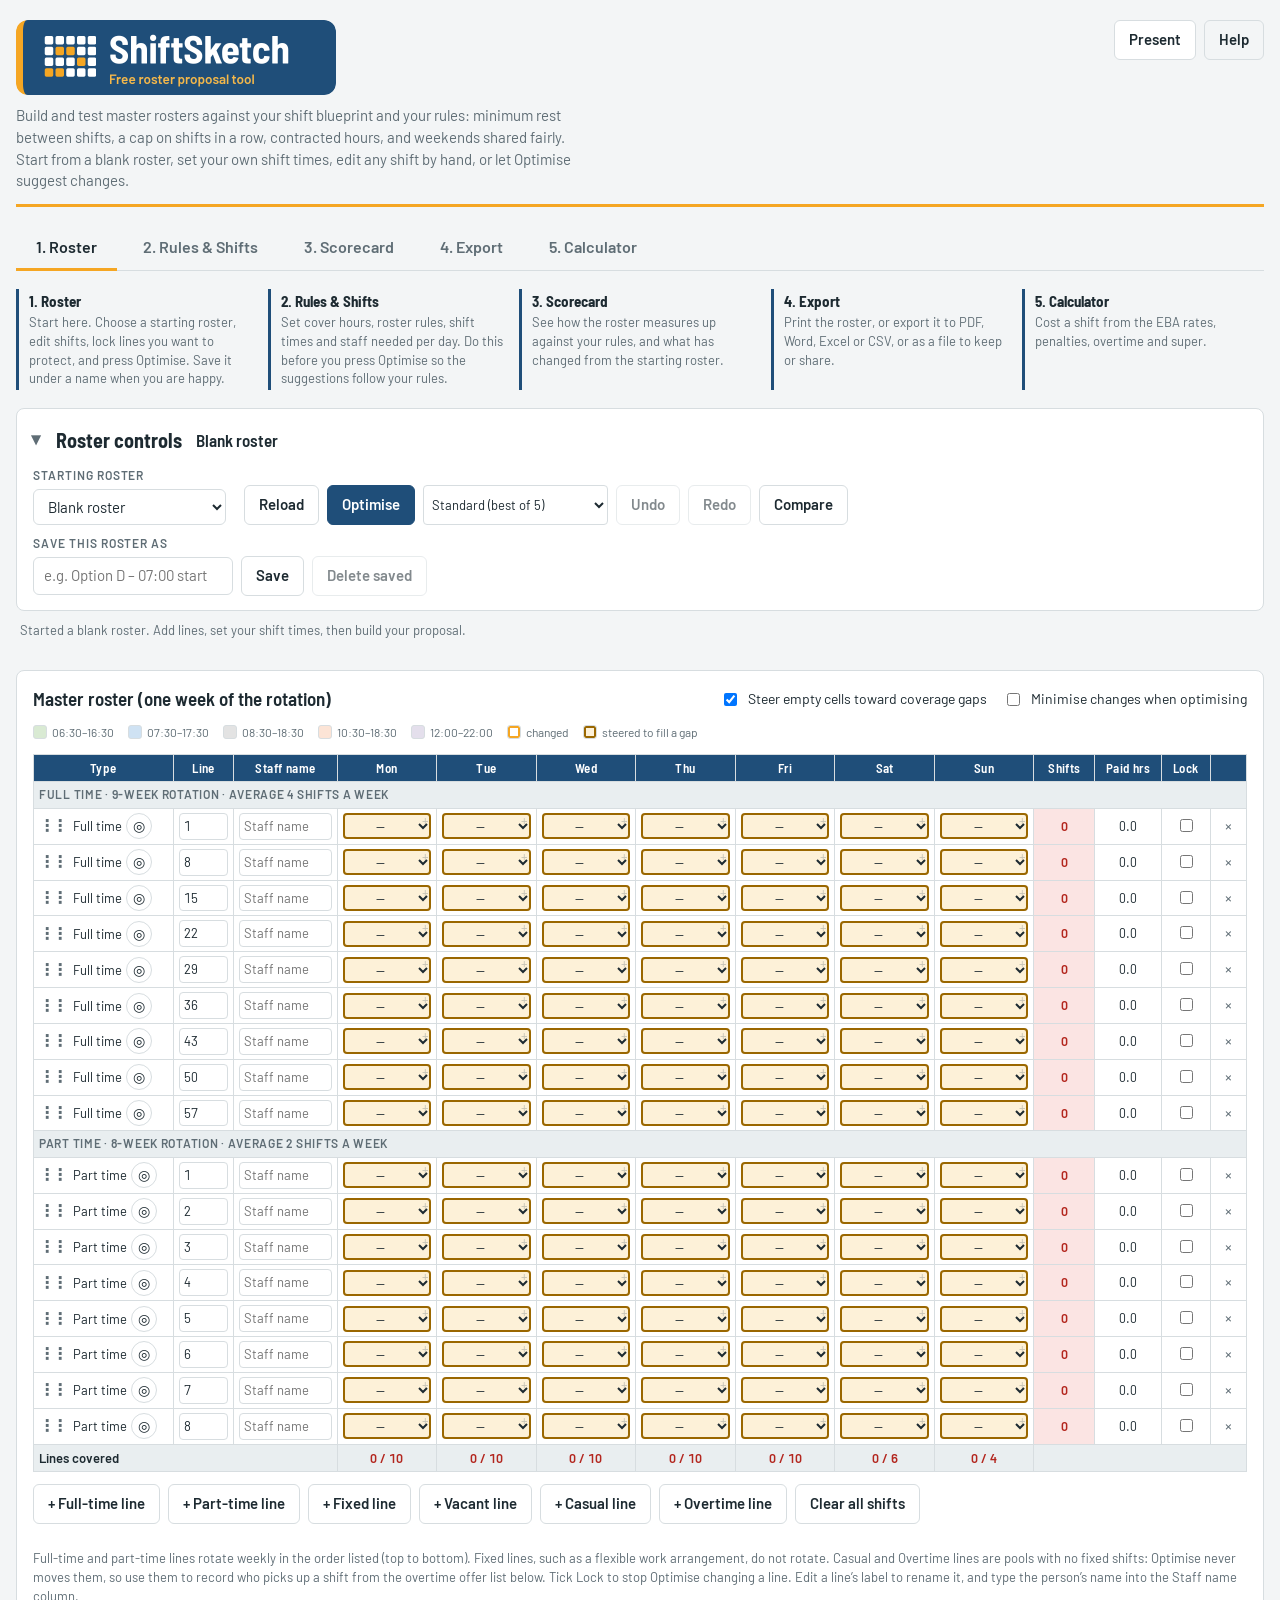
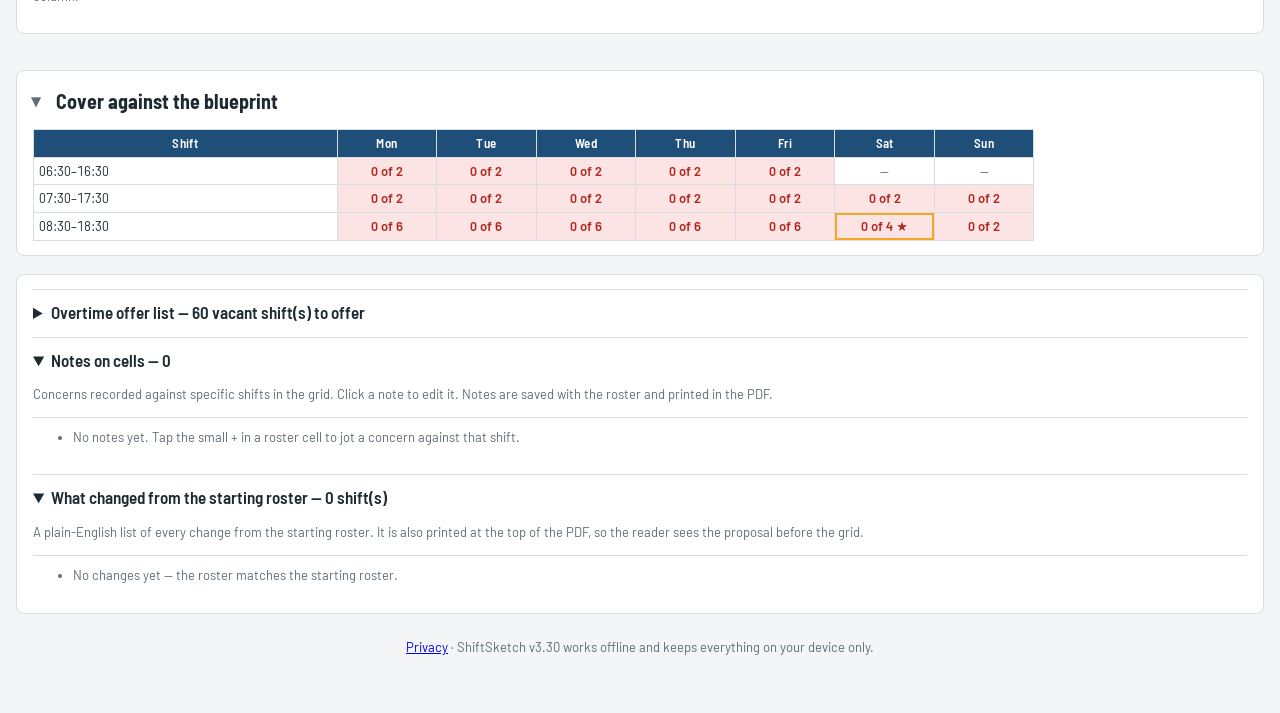
==== commit 0d45176f: "ShiftSketch v3.30: show base hourly rates in calculator results, shift list and summary; add all-ban" ====
--- a/index.html
+++ b/index.html
@@ -227,6 +227,12 @@
 .calcwarn{background:var(--warn-bg);color:var(--warn);border-radius:6px;padding:8px 10px;font-size:13px}
 .calcwarn:empty{display:none}
 #calcList td button{padding:2px 8px}
+.calcres tr.base td{color:var(--muted,inherit);font-size:13px}
+#calcRates{width:100%;border-collapse:collapse;font-size:14px}
+#calcRates td,#calcRates th{padding:4px 8px;border-bottom:1px solid var(--line);text-align:left}
+#calcRates td.r,#calcRates th.r{text-align:right;font-variant-numeric:tabular-nums}
+#calcRates tr.sel td{background:var(--warn-bg);font-weight:700}
+.ratescroll{max-height:320px;overflow:auto}
 
 .lockrule{display:flex;align-items:center;gap:4px;font-size:12px;color:var(--muted);white-space:nowrap}
 .setcard input.num[disabled]{opacity:.55;cursor:not-allowed}
@@ -575,7 +581,7 @@
   <div class="actions"><button class="btn primary" id="noteSave">Save note</button><button class="btn" id="noteDel">Delete</button><button class="btn" id="noteCancel">Close</button></div>
 </div>
 <div id="printArea" aria-hidden="true"></div>
-<p class="note pres-hide" style="text-align:center;margin:24px 0 8px"><a href="privacy.html">Privacy</a> &middot; ShiftSketch v3.29 works offline and keeps everything on your device only.</p>
+<p class="note pres-hide" style="text-align:center;margin:24px 0 8px"><a href="privacy.html">Privacy</a> &middot; ShiftSketch v3.30 works offline and keeps everything on your device only.</p>
 
 <script>
 const PRESETS={"Sample roster A": {"FT": [["1", {"Mon": "12:00", "Tue": "12:00", "Sat": "08:30", "Sun": "08:30"}], ["8", {"Mon": "07:30", "Tue": "07:30", "Sat": "08:30", "Sun": "08:30"}], ["15", {"Wed": "07:30", "Thu": "07:30", "Fri": "07:30", "Sat": "07:30"}], ["22", {"Tue": "07:30", "Wed": "12:00", "Thu": "12:00", "Fri": "12:00"}], ["29", {"Mon": "08:30", "Tue": "08:30", "Fri": "08:30", "Sat": "08:30", "Sun": "07:30"}], ["36", {"Thu": "08:30", "Fri": "08:30", "Sat": "08:30"}], ["43", {"Tue": "08:30", "Wed": "08:30", "Thu": "07:30", "Fri": "08:30"}], ["50", {"Tue": "08:30", "Wed": "12:00", "Thu": "12:00", "Fri": "12:00"}], ["57", {"Mon": "07:30", "Tue": "12:00", "Wed": "08:30", "Thu": "08:30"}]], "PT": [["1", {"Wed": "08:30", "Sun": "07:30"}], ["2", {"Mon": "12:00", "Fri": "06:30"}], ["3", {"Thu": "08:30", "Fri": "07:30"}], ["4", {"Wed": "08:30", "Thu": "06:30"}], ["5", {"Mon": "08:30", "Wed": "07:30"}], ["6", {"Thu": "06:30", "Fri": "06:30"}], ["7", {"Fri": "08:30", "Sat": "07:30"}], ["8", {"Mon": "08:30", "Tue": "06:30"}]], "FWA": {}, "CAS": [["1", {"Mon": "06:30", "Tue": "06:30", "Wed": "06:30"}, ""]], "OT": [["1", {"Mon": "06:30", "Tue": "06:30"}, "Vacant Offer"], ["2", {"Mon": "06:30", "Tue": "06:30", "Wed": "06:30"}, "Vacant offer"]], "late": true}, "Sample roster B": {"FT": [["1", {"Mon": "12:00", "Tue": "12:00", "Sat": "08:30", "Sun": "08:30"}], ["8", {"Mon": "07:30", "Tue": "07:30", "Sat": "08:30", "Sun": "08:30"}], ["15", {"Wed": "07:30", "Thu": "07:30", "Fri": "08:30", "Sat": "07:30"}], ["22", {"Tue": "07:30", "Wed": "12:00", "Thu": "12:00", "Fri": "12:00"}], ["29", {"Mon": "08:30", "Tue": "08:30", "Fri": "08:30", "Sat": "08:30", "Sun": "07:30"}], ["36", {"Thu": "08:30", "Fri": "07:30", "Sat": "08:30"}], ["43", {"Tue": "08:30", "Wed": "08:30", "Thu": "07:30", "Fri": "08:30"}], ["50", {"Tue": "08:30", "Wed": "12:00", "Thu": "12:00", "Fri": "12:00"}], ["57", {"Mon": "07:30", "Tue": "12:00", "Wed": "08:30", "Thu": "08:30"}]], "PT": [["1", {"Wed": "08:30", "Sun": "07:30"}], ["2", {"Mon": "12:00", "Fri": "06:30"}], ["3", {"Thu": "08:30", "Fri": "07:30"}], ["4", {"Wed": "08:30", "Thu": "06:30"}], ["5", {"Mon": "08:30", "Wed": "07:30"}], ["6", {"Thu": "06:30", "Fri": "06:30"}], ["7", {"Fri": "08:30", "Sat": "07:30"}], ["8", {"Mon": "08:30", "Tue": "06:30"}]], "FWA": {}, "CAS": [["1", {"Mon": "06:30", "Tue": "06:30", "Wed": "06:30"}, ""]], "OT": [["1", {"Mon": "06:30", "Tue": "06:30"}, "Vacant Offer"], ["2", {"Mon": "06:30", "Tue": "06:30", "Wed": "06:30"}, "Vacant offer"]], "late": true}, "Sample current roster": {"FT": [["1", {"Mon": "08:30", "Tue": "08:30", "Wed": "08:30", "Thu": "08:30"}], ["8", {"Tue": "07:30", "Wed": "08:30", "Sat": "08:30", "Sun": "08:30"}], ["15", {"Mon": "08:30", "Tue": "08:30", "Wed": "08:30", "Thu": "08:30"}], ["22", {"Tue": "08:30", "Wed": "08:30", "Thu": "08:30", "Fri": "08:30"}], ["29", {"Tue": "06:30", "Wed": "06:30", "Sat": "07:30", "Sun": "07:30"}], ["36", {"Mon": "08:30", "Tue": "08:30", "Sat": "07:30", "Sun": "07:30"}], ["43", {"Tue": "06:30", "Wed": "06:30", "Thu": "06:30", "Fri": "06:30"}], ["50", {"Tue": "07:30", "Wed": "07:30", "Thu": "07:30", "Fri": "07:30"}], ["57", {"Tue": "08:30", "Wed": "08:30", "Thu": "08:30", "Fri": "08:30"}]], "PT": [["1", {"Sat": "08:30", "Sun": "08:30"}], ["8", {"Mon": "07:30", "Fri": "08:30"}], ["15", {"Mon": "07:30", "Fri": "08:30"}], ["22", {"Wed": "07:30", "Fri": "06:30"}], ["29", {"Mon": "08:30", "Fri": "08:30"}], ["36", {"Mon": "06:30", "Fri": "08:30"}], ["43", {"Mon": "08:30", "Fri": "07:30"}], ["50", {"Mon": "06:30", "Wed": "08:30"}]], "FWA": {}, "late": false}, "Option A": {"FT": [["1", {"Mon": "08:30", "Tue": "08:30", "Wed": "08:30", "Thu": "08:30"}], ["8", {"Tue": "07:30", "Wed": "08:30", "Sat": "08:30", "Sun": "08:30"}], ["15", {"Mon": "08:30", "Tue": "08:30", "Wed": "08:30", "Thu": "08:30"}], ["22", {"Tue": "08:30", "Wed": "08:30", "Thu": "08:30", "Fri": "08:30"}], ["29", {"Tue": "06:30", "Wed": "06:30", "Sat": "07:30", "Sun": "07:30"}], ["36", {"Mon": "08:30", "Tue": "08:30", "Sat": "07:30", "Sun": "07:30"}], ["43", {"Tue": "06:30", "Wed": "06:30", "Thu": "06:30", "Fri": "06:30"}], ["50", {"Tue": "07:30", "Wed": "07:30", "Thu": "07:30", "Fri": "07:30"}], ["57", {"Tue": "08:30", "Wed": "08:30", "Thu": "08:30", "Fri": "08:30"}]], "PT": [["1", {"Fri": "08:30", "Sat": "08:30"}], ["2", {"Mon": "06:30", "Thu": "06:30"}], ["3", {"Wed": "07:30", "Sat": "08:30"}], ["4", {"Mon": "07:30", "Thu": "07:30"}], ["5", {"Wed": "08:30", "Sat": "08:30"}], ["6", {"Mon": "06:30", "Fri": "06:30"}], ["7", {"Fri": "08:30", "Sun": "08:30"}], ["8", {"Mon": "07:30", "Fri": "07:30"}]], "FWA": {}, "late": false}, "Option B": {"FT": [["1", {"Mon": "08:30", "Tue": "08:30", "Wed": "08:30", "Fri": "08:30"}], ["8", {"Tue": "07:30", "Wed": "08:30", "Sat": "08:30", "Sun": "08:30"}], ["15", {"Mon": "08:30", "Tue": "08:30", "Thu": "08:30", "Sun": "08:30"}], ["22", {"Tue": "08:30", "Wed": "08:30", "Thu": "08:30", "Fri": "08:30"}], ["29", {"Mon": "06:30", "Wed": "06:30", "Sat": "07:30", "Sun": "07:30"}], ["36", {"Mon": "08:30", "Tue": "08:30", "Sat": "07:30", "Sun": "07:30"}], ["43", {"Tue": "06:30", "Wed": "06:30", "Thu": "06:30", "Fri": "06:30"}], ["50", {"Mon": "07:30", "Wed": "07:30", "Thu": "07:30", "Fri": "07:30"}], ["57", {"Wed": "08:30", "Thu": "08:30", "Fri": "08:30", "Sat": "08:30"}]], "PT": [["1", {"Wed": "07:30", "Sat": "08:30"}], ["2", {"Tue": "06:30", "Thu": "06:30"}], ["3", {"Mon": "06:30", "Fri": "06:30"}], ["4", {"Fri": "08:30", "Sat": "08:30"}], ["5", {"Tue": "07:30", "Thu": "07:30"}], ["6", {"Mon": "07:30", "Fri": "07:30"}], ["7", {"Fri": "08:30", "Wed": "08:30"}], ["8", {"Tue": "08:30", "Fri": "08:30"}]], "FWA": {}, "late": false}, "Option C1 (late shift)": {"FT": [["1", {"Mon": "12:00", "Tue": "08:30", "Wed": "08:30", "Fri": "08:30"}], ["8", {"Tue": "07:30", "Wed": "08:30", "Sat": "08:30", "Sun": "08:30"}], ["15", {"Mon": "12:00", "Tue": "12:00", "Thu": "08:30", "Sun": "08:30"}], ["22", {"Tue": "12:00", "Wed": "12:00", "Thu": "12:00", "Fri": "12:00"}], ["29", {"Mon": "06:30", "Wed": "06:30", "Sat": "07:30", "Sun": "07:30"}], ["36", {"Mon": "08:30", "Tue": "08:30", "Sat": "07:30", "Sun": "07:30"}], ["43", {"Tue": "06:30", "Wed": "06:30", "Thu": "06:30", "Fri": "06:30"}], ["50", {"Mon": "07:30", "Wed": "07:30", "Thu": "07:30", "Fri": "07:30"}], ["57", {"Wed": "12:00", "Thu": "12:00", "Fri": "12:00", "Sat": "08:30"}]], "PT": [["1", {"Wed": "07:30", "Sat": "08:30"}], ["2", {"Tue": "06:30", "Thu": "06:30"}], ["3", {"Mon": "06:30", "Fri": "06:30"}], ["4", {"Fri": "08:30", "Sat": "08:30"}], ["5", {"Tue": "07:30", "Thu": "07:30"}], ["6", {"Mon": "07:30", "Fri": "07:30"}], ["7", {"Fri": "08:30", "Wed": "08:30"}], ["8", {"Tue": "08:30", "Fri": "08:30"}]], "FWA": {}, "late": true}, "Option C2 (late shift)": {"FT": [["1", {"Mon": "12:00", "Tue": "08:30", "Wed": "08:30", "Fri": "08:30"}], ["8", {"Tue": "07:30", "Wed": "08:30", "Sat": "08:30", "Sun": "08:30"}], ["15", {"Mon": "12:00", "Tue": "12:00", "Thu": "08:30", "Sun": "08:30"}], ["22", {"Tue": "12:00", "Wed": "12:00", "Thu": "12:00", "Fri": "08:30"}], ["29", {"Mon": "06:30", "Wed": "06:30", "Sat": "07:30", "Sun": "07:30"}], ["36", {"Mon": "08:30", "Tue": "08:30", "Sat": "07:30", "Sun": "07:30"}], ["43", {"Tue": "06:30", "Wed": "06:30", "Thu": "06:30", "Fri": "06:30"}], ["50", {"Mon": "07:30", "Wed": "07:30", "Thu": "07:30", "Fri": "07:30"}], ["57", {"Wed": "12:00", "Thu": "12:00", "Fri": "08:30", "Sat": "08:30"}]], "PT": [["1", {"Wed": "07:30", "Sat": "08:30"}], ["2", {"Tue": "06:30", "Thu": "06:30"}], ["3", {"Mon": "06:30", "Fri": "06:30"}], ["4", {"Fri": "12:00", "Sat": "08:30"}], ["5", {"Tue": "07:30", "Thu": "07:30"}], ["6", {"Mon": "07:30", "Fri": "07:30"}], ["7", {"Fri": "08:30", "Wed": "08:30"}], ["8", {"Tue": "08:30", "Fri": "12:00"}]], "FWA": {}, "late": true}};
@@ -1689,7 +1695,7 @@
 <script>
 (function(){
 'use strict';
-const BLOB="4vieIxNoUvLeJ3TJRJHa8kxGMcBfC05UcN8kwECAZeKONSWVN1TXfEphHhDqgFk+PKaa/clZ5IMWzoK345kH076kLN3bU3vxGxEP7RdmuOJoffhq+Zpe9VCaTI19nmAAzPtjhZJEC2+HG9+fZgiaxDK12pD1inDvkIbwQFI8Jw0M8wjd0Zxb+T0wKXm9v2OVeDUWkBoDYSN4QlwDFpxBREsK7NW/Bhc0+Xp1cpE8sFDxldRsUsZd8xviauAVFtd93n70EWZ4Bm5BDkEfpicXmEDs1hxYi3JS1kXKbCsa5BpfRIAx/751tSDh8FiRK+7gc2c+SiA6j9at8ocbPWXzlmcjMRs7tmRPI5FkOIe2O/ZRZP4cRKIQWy5zYO6cMPOzTqEFI1jWSVlwTJhwricEgQeU9uE6OMk/EhRZI+K7jHUzgTbHCaifAtISheSG3rgjbspitczQuqoZ3fr8wIcmAiN/mLp39czjnTdN0nN7hnqeRsSWSoOhO8IPESNenqhQPqV3AutyhMW63umg4xIZ55Dfx+YNOeeaMeJAI6WAMYFV3s4DyaXgHNzaP8hw0TbbULT7KYyV36o5jjRIEGULPryh6B/NkYJ+0H9Lou8KWbn7ehWXYmoU88xx40NZp67eGCxh7wVVAbeodCV3VqDLSlotzdNUXnTnpa+oMLg+hP158f/[base64]/JwxSAMHhZSPThbFOhZRQA0CVvq/7iXyHwA6/jfWxSxmfQbqzk4ZaKctSad+BFyv7P0cQ/imlEdBQ6c7V/[base64]/c/qPUpJOSocCJtSDucr6rapp8ejkK8GDb4Bh85k0VASWuH7OzW8bOIHMvHMMbRPSNqcy/WdmVRjRGarIqLdDFyVTEEvoI/b/3G9ad7Lqi5PJt0XRNiyQI54qxV3fN4asvkWFXfSNVt3Nnr3JfOifF3Dz+BrVwYHiT5I+n2RNx+ngfvFigFGGbniMn9NIbBOEKg//bVzNKyUOM8lJZezu1vZ+QLWTW7aS6A6ROofIFKZ6LDLKWu3qH4vN0u345ObGlpikpwbFOTggrG/2svog3zqVSOt1vuklrUvGi29n1pw8ASLlc7eHFeE8yt3AzBfhJ7aWP7caZX4+3p+D7IOsObzgZP/[base64]/1xsTGT1UaX7WIaCGyLYK08hfxzkTCAYbngyv1fXYNTXbiqBVUbrpNyffyVc1WVENAMXHP3GXuaKQdWUup72rOoaQoL3ylfTfBCLXPCI+hXxMnKk0qgc638tW8BhYePbyjbS+IEfJjlFFv6tsSt195BGizZx/t0i/nM3SUhppLR5IS6zoCPlOXJt1ncp7HGeKFv/xyqXYxyTFioFdp4aDNuCRNRJN4PCCKiLBHOwQyEjXZOnJwSxrgJ924t/KDC6jLySgFMldOggNmv87AliqDlQ5JvSHbKWBMfWFTqw0MH1xVk88R78thFIaYZCZJaj9Y7MToKq5kXV2YoODn/fFVM6Dn44dUA4/vbR1T4f7V1YHoHmd1xzpnRuWoP1DhDudODG6n3qNnEqLC/kRSwz/DnYTGGNg1pZCoQk2So+Vd6G4hU1LFAoX8kvLQj0U8P2z/7HSGmZYaPz/R7LU+WARfny9MSupB7h6aHGH7hCup/BJYMAxItr+dRJLzI3t1aJ0G7wSyBFF3qlKgtVAuowonTXAO6s0EsB5uWu7PJ5gyqDSMv06mF4wUNYZH7HkaMfiXrfMi5vNVJF6hWzMBJZ0HCCtCJfPzdE1FKwyTl97Z6goezKJa6WmJ0uhQof5U/9XUPRbI0ADDpio/1FRvR6KxZNMO0GOkyWnKlvKYwwO2WRu5PgMISP0mu6deorgJCAF/dufhJL8FxZq5/rv1GZSBHmN3BudbOlYUbg5DauKeYQDrWsVaTyZ7VMdB3NWQfB0+/Z0Helg4Wt4+njuV0Bacnrg0/XsXKkgjhiWdl/3JjnX5O4zF4fuO6ms61uoLxxCRfeRsdIL+6U/6mtvRXOLfMjfzz5H5AulSuSh0DT/R/qGHVtrrYJtK4OOsj0qsZ6lEfg/3ialRpbDJhIfY/FFLUlJejrWSkZuJ/A8q29189jMH0mg7skNVb491IhRd9SUq6RdH1vECz+ejZTsDRTZdHjv96pf05hXMeiV/WqZZ73oCzpxhKEOgvMK9ckH90wqPk4Vnneqg2pS+BC6dmCF12/kKt16zx3iVjAtzHW0XowDDkzAZdpsuqpQoXf/EKg0Pw10tE52qYs/LWBe3OFXogFNlFla2EsUR0MJL2pIT9YNk0fI2TBbSD/zFBsuoJXhfw6DiaSzG65+0DfOB92DnAKLGXxIniqOofhq/WDbnmX8EZ5SAkjusfUllUdwE6Uikq1GLFtdkBIXBK+hgyO0CXDWKeMdhquwtCEqSwMPO6gk3ipH2SI/80ZFypKnKQ6GwNNo2nynXy74IbzrKb/DdM/wsP2Bru8lAjCjyYfNUG2D7OUblcLXz6dSR/x4GcZaTocmWWhfR03hRKUd+v9GvZfneqfhuiUqin0BY1cnLiMfR8gAFIsoDTT3AY+HGNviiRhZo0I1S7H5v//H0hikT7ZMgCJ7P6iGXBgF5TsW0mRX5wXVkRaLTMYLfMjiQ1cJmXwnq50OKMH/riqvziT9cQ/UlTZ6/no+D0nSpG1gZ69yG/ylmutRhMGVXZbwd9b9mZSjhlNPLiU73F83oorxEsnB1cuRZYHU3fI8CwATpuVn+Y3Dlmh6MnfIs9nphIyjF1C9KdZfg2KhaonbZ6doHMuFLsO1/fcIGaaM9Ge2ix+E0wVAy/OQPmtPg+mzV4AcORp/+/x3B3P00Rgu24KSTqPuhtZZwUF6nr4ZAwTd5bS6NiJ8x07lyv2ROumxMMA79t26TauAzHSepOGB31m4q06OSXxzKAjGm/OQRT8z9fPbc6/iijf5O90hXc8CeE+14RPi4QBbdR2y+R/DjOKAj5DPjzI8T4tUK3CPojJnTTEJtO24YkM5aYmw+xLK1OldBlZ/jjFcUBv6CnUZzHQ18YRMSM3F+dxyNBvt4LdeO2L7u8kHhnw8mC63BmPXV60ZtAE5QD6Wi6WAjRseHE+nhj2/v4SXO3Zo2nOfwjJOfph71MXBr9LIchdzXU6Bv3Ii+f2x84o8DjHJ5jJ1dd3G0Pb0y643F+Wzx/+s1tFXTsOWxP43TbaQAm6sUcs0d0JL0gkV4tSknQYF9EyDc4xJZSFGAOKE4MsmbdmWN2bZO8ijIrI2EuSrU61nL6bsC2WCefh2U0XmkPkBsQ5q+AJ5EsfzTPFlhwnKJ/QKRgV616fJqlCsLUr5H6QsKIRjWawMsff3sdYM2hXCKp7m291/YjZn/N4Fv7yR2qF3djQwl6JYcsME1OGAa6B/Th69LKtNajyiRMZfJgVh2lHNpgWiDzDqRgJD4Y10rMLcNVlT2T03ufIC/ti2BWeeNwyKqupzKzU9Zh+G9+jg6eEWJohrlxUz9KTeW0+nwctDnLkBLz7h85SNB9dEvbSD/oXYZPmySUyvbeiyHtAqzRhbYg8MpdR48aRu+cinG3jSC/+QIF3G9Bzm9WrLi1LHv4zpFva5wo/7q1fO/X6JOcmQF4l+tAll9vwNYut4VQ/pa74Wvybthb08Gz5FtItlvyQuBlo4m9nNOH4lCB3eEghlFzqC3Mrjp6W7VPAPvAhy9ycxg1VEWHiDF+in1HQOf/MzNKvUdhuP29gQ7Bra3QfZG1Z+REy8+w0aH3J5krx8p7NpgKbFYwCFsOIXXclTNM4IqhGb7lPqKwCMKvEC/lFL+md9zKsU1kYcFMvtaSvTYtqe/A9Fyv3OZxsu220oEFxXODToCkyPPIKGA8XhXVIw3nhNXYxR16jyHdLO1/+Joa17zp9sW8V7ht+cBw/[base64]/PmJTgQ/ISz8jADn7dmStYUB0q2jdzRBw3lwaXyDt8gW2I8mGGQ4oPfqwQcudP0S7A6mG2/[base64]/Ns//bGlyNG2rTRFevMCu7KHffsUaVvY/XJTx1hw4ZE8Kt4xsV6mGyo9runzwgCv0/V1SZakfZ85KaKVERQe3FhNGdkMEG3yuPwLfmuyiROSuig/FnDPkUqsFhtk2q5wySHpo9qq7N57e33C9uR60iM6DXZa1brRos9k7YF9WwUmiSSmaneGtz7YqW6fpxHGu+eApa1T0h5GEPoOr2dFsxa7VEoJWs/rsevpjF+DRxPn/lXeKz9dcyotim7r103QHST56Bkswtn/RHOMvVAeZwUrZ654WipjIM5aDu3nS2FGnXolyK/xY5ght4Z03tQ17Ef2MiynkSSuY0nOFPBaRyD9AR/sDaa8DfPTdaKqlmYlovuEmnoti8T1R0MGHZNs2eoGPg3y+hAr0qAy6ohxmEhR5Fqp2zKpH7iJzR+viL6aIiiLf+h6XnCTGsc1Iyw3CUOTc2V4LW3YQMGL3g5WNihDh6NGKHH/kPP94jiLciAeTJJ/CHAY2aVwugL6KA603/IhS2RHtZcf0O9jpcUNCLWPcyH4cEpFq6lwyQQ3bq2GIJzIpnJedZIgttB/flw2KRlM7d3KIUWc8U8TwKNVBHwwJeWFb5oydA4ESs4RyT7q22oJ2lbEtF4PcEEgrL83K4dewJkT9NgZrd+RWMgrpUgbqSWdibqNLhkPRZ0gaBR04ra8JSjjKTvG4gLkmJDk9tQ3yaYd/DRncNV+pLoNQHPo5UhwxTPDysoXwFpJSE88TnZ7/P50V32nUOKOdv4eSCm1moICa7GQNZx/eEYuLPxvuwTuu9ZH8HLASODHQq4n2HV6a4ZQjaeXd+pOgMbVeXXtq8sNPv8VQLYhkq62CFec10vnXXiRpq1HP5nVjklCQtuh7I93A7HV83347nP2Ko+y9/oIaiPSlHpVpbk08/JCDFWtoeiXEpZ4QlvOuJDSMyfSzmoUp58gOpu1TCEq51USe45TGRMF19bELlOmDuaNqfSLTFZk724sEG0JVl65K1Xap+Jb1ElYu0CGeOwQQFwwGLRWEI3wW5cU4EmdvgwIYZvQZNQYgce1Gp8elyfaWLaBvmV6sMVbn/m9rrtGmZP/8VGmE5/eYjVWrgoX0M/536waJau0iuiQyswGGVCwVCD/It+mm7nsLoIv9l/gW28AjB4ZMb4ueh++ItaJoi3/FdGYzWiU9KEQdDOSimQaYWiCEcXURmkI+uslzaoljAwJ4HBW8MZkyCxwU62OtQdfbZKoFSGl8v0OsEkaaT6q/eUE+qNLgNscWZQufl6QeV0+UkKghEILqk2ONjs+Q+KEIjLaU/UZ5fWFJ9zv1MmCJlnK7lQGHmQu7SQ2jKr79wnOTuYLIEtkZtHW8GoWZaBzNigdh7EfXRCcFRJ2+zrHrhefl6vbDZ4/sVzPu7/7aEWbyW3t2oP+GAG0fUi4gbxcrZTHMtqLEMK78bTRJNbSWx5dApzSpuS28vN+X3w3FUOM0s3lDBjTGF3zutRIwD92FO3DTpsHX9iuKJjQ8wbbo/+BKWctRK6OXgZpdwLZGCrO3/Q20p8U2C/Clq1s8yBjBZBG9d9byUDYAHl181RuH/zNCwDrQ9tKAiZhmr8EdOu+imqHf6nKkPvgi80S7Ia/bI2B79lyY9SQyyfWVhbse0Gu/fCMBo46p3txr2X/stsDopUuSH5DGEe4AJg0pPBpYa3mvnCOWstHLNsffzkSe/DBUV9c8rkl5yv0PtEh60jB3yizH2dawhACXQE5tpcHJ7RbxoVjFOzETRNcBnLN5w7QVNCtMudmpCTKAulkUr/pHC8s4VzLSRf1Rxjeq9jmm6MFfCRequfkp1a0IROLtxnNpDoXQ5tbhckyJqRbysNooxqsd8z/lAtGMipF+gxmpYinka/WlE50IFP7ypiW4j7oO2hzDa8/WKS/Ay2H+/XXQ3Y3PAkaYASS/gxyJFfsJGHUVWyPL/QTqd1tn41ENscZuWfsQBzaT9gkHQxk2Oi+r23vdL/YiJw5e+XhMkIYYB2/N41dzRfd4opnA8jFriJ/FAfgZlHZ+fz1FHhkjq4pR+/jUJlxy9A546PAvSsv+1ZSwki0dn+ErQlp03fcxUZqvn8pwi4UqfM0JcqDTX3eVsxpk9q9XmgnDz7hCcR10KnB4BjS22oYwo8AzAyuoINu/vu7t5JcyeIm+YRcD+aRDIc8sylQpFT8yhGKSQisPeXyS7SFLGhL2EArv31ljZDqeT9mdeWQEcx8ZQ5IkF+UvJ3BnKRzkKhP7r6947kVMiyI6OUO6sbA3hq5MXcUeM+5iLj6LndlNBo8bLJR3FjqxPo6YuM0xMHjSEC47/R8dxEmTipf0TouHo4fqKnftcqIi/mw1ihymdu3O7/[base64]/w4Nlk4efbjuApngYjF6LRFDpgEETpNcv3VvsEpYbagMufRJnl4tSj5QKtM88cbzMwAd9uSyxgOYyike9MgMnY5qzGv2dhSJfOWL+PL5ZprGoaJci0z/T6YwdQY01NNy4ZhziG0UgL1oA2BDzeT7qnXGYGCtB9P/TNIhn6Bci28fMvpYuSL0FrpwETnaVRFztVDQzMB9EiIjRZ4amN8kVKAPiOLTH54P6P69/[base64]/0v2Hn0epSbJ2eJ9Xq0Wr6gxI0t0Osv75Yjy/wWYJeSCD/sgZF+k7ZhqshQZobfcGb1gnqbBxwJEzQkN5BFwtFe9u8oBQD0PvaiHj/X6MFYA65/mhhIxg7vk3EGN+OOQhyZ5olKc7nXZjwjRth/f4UFHFxjRZs4/hD9MdlJpVbG+yyvyNjrjWJt/luX7F8OzBn146gPKeJPXg0E/RJF8ieZgtM+kPuz+45fEFnyuA674sv/vaeQCd3vV/3DcQ9p0FMsk68niLH/GP+JZaEv9qpOIuJuhrOIn3VExrpg6XbMJngXc3gHCSkXwkl0QUrHM6ic+jjoBWOiP6ZjEi6I0+vh+kY/7tSnnwzS4snkYNa6ikhurIbDjWTpRyAMu0C0ZPgimhHyrTthtXr0pjXzhhjXNC8gymJpGBLSj4ZS+Ohv2O1z7TaVOZmoCp+p9GgH6ZSmVs7+VPL2uuojNxUbKtwq+hT/fmxb/tg9nZBvT7+SbhWlzZkEFGLGfqaxfp8b6EgKBEGF4TXuWlUMhAaigmnlN+MAKs61/n0CkmADT0Ml8FIKVtNGyRlBE8aEpvKCVLhTCMO8KTUAEJTAZZ8bycm97xJ3DkgidfHNtcLtuaehC5Q7tEtxji4SQBDc/7hJwCrbI4ZyaM9kjv3b1CH4AM2VFQNPWHxKuaQeyIDSYAMY2KujI9Qq0+GBI9im0K8/FNwS7EAVz0NYZiAYlSwRc/jhl28V9rtQ+QAmweSbEciiJJTsoAYbIuFBaIVyoMxipcdPmzdK+SuZw2IZYSLyvqIBjv+yAuPxeLAIoUu/93A2ILBA13pY3jehGh/6hh7QyGhpd72nJRrRBmaVVimiUUMrRLawvlhfl0Oi06k5+gMkWdTIT9lmQgQ8hokfGsXj1D6p/SY1PNsVUZZ7KWx60zNgkkdyKYCOuxweB6/Ccptij4eFQbZUdm7sE4hx+a/LwKZyOvufBJ8Tw3KmbIBxwvPnr+McLvFHMscCi+sI8bF3xa4d1EN1gSfWW/56jIKHv9S2g2F++hFXdRMBM2vWS/nSmDXMPxBfmu6psSmymNv6MhYrh3wYyc90lz763xWklyNGc+iCIKW99ui8dT7udJndKHMRbs7tZzpa8J69x+q1eLDS2XywspuGi0RfH1UhGCtJJZCTOQOKBhgqAit7j8Lq1NLI0h+JXeNI8GPDIgvUop7DRKQ3Wrb9/WFHa0VYkQ+tt4TjOtrhQDEMo5V+8bbL1rIWKvtycR2+KteqYSlF7Ljn+xSmM1ZZo2B5qe9h/[base64]/b3XO929Imn242kRVFM7hI4GUugpWFWXOz1ABVgukO2qcNAuD4kYgbVMPlnuhZl8R19PcXlW2rMzkOrregIRMXi2oAgRe4ASLBkqYv9dMBVmKwCDNfVDVzvRdrQhTbbziTF1MICX6sPrZ2Q/n/zk/rR5vNGM0Zlj+T+XiP07NhMMTaaWhUPYlEqsDwJEL4K8rGG+Mvvo4wufwdEA3QJ1eqKLOsom8xEslCEcQFn3T3IiYyWmOJcMYmHatCJSFWSVvgoctrRH/fmO70g5v9o2Oi3FVdFCjWFqXKY/BxV4Y2/[base64]/qwtgB4dy5Ix8t0tydQYvC4OW77E1kIKN/nbFD/8lPLyWB+zh99ZBjUy1hb2wJ/crVT+PG+/P7DW4b+HWXhVetdoO3DfTOiVARjkiAIafWLDrqsuQeZJCxLIhTxUdG+Vm4SSkqb+XSCbvtbhk/Or3PIWMCMGu8fnKXhBnTxy4Eh6PtcDbxhZA61Igros8/3vCGIekq4SGQdDoU5Z6SCQoWanghfwl5FsMBXxxwy87UWdXyqlVqBYrdIbJWif6s0JPl0rK6mJyokPBvDeWuHyt/6tNINwgmbX18lGqRgMxhaRfn3k4gMLnLyzdFmLLZ3FmQUE4Tj+HNu0gLQtYIahbvwajsnNjVX22mXHtl3hepMqfz3t2Tw2g3lepvwK+v6qJW/CB7IXtq78oMslusd9DQBk6d/m/cgIk2PktkbTbZPyvzj216Hk/niAyhWcfRofQMqS7F+yZ6/7wonykXeFj4uipw6ELdC7F9aCd75gnel+xXB6zdewoazId0e50393/dfz/CJCq4ag3j52QRyTzxqQC05OIDqKdfu6wmcC/W8MHrJj0Kg5wFLE7W3Vaax/4Nev3XyRrMNjFa86O+a6SRcXMBrEE77N5UdzsxESgoAOvX651y46nLSQmpl2oMKXak7pdJ9KDF0Wym8S5sFe3PevEehvofaacAGkFlMALaalYtFfoxsRnL7COY/FQ1XyVU3quPd/YJZqmvN1zUTf4BcUn5sa0MMe4TqIgaF6wWeRr3rw9YJxS6ham5AU4dsrwMmVn0bAbCa15p4MrJkLtuGXIA9/ivO5lfYqIQJlzfTTIbS5PLsbgB0lKUzWEiexVawZDVaklDex+VlUyCsNC4StJH8qoKqK7dgXSwRJgk8amasSAsLbaf1u+406LOIgVtsoXP/fOtQi9FdbUh1rjh6bsOlPUHPWtmxKk2Qa06j05a4wTobFvY0dLTnTenQ+dIpYmyY3VwipM1MMtIFeCJ8fcLt1sBsOvfhbXS/HvblQvLs5IhTjtlRFaur4Xti6zeizF84810o3rwAHIgAKBWDpdeqqG0Log8JJn5+ORLPn3rrg0d4o9GBsehrPlXbXUfHgQu8k0aliari+3Q+bwOcl46zKtTiMdUgS7NFg1WMae0NosQcTI2el3gZasVfjjshlFhb+1XXzWAdYc/M+w5CRo4LZc2ECmELyaKzqdyimFfO6/SOhhVINiGidw48m0FL1Z1/ZwPq+yG08dC1z2okcMcXCvX1KglQGqJokbmhkty4Q26AguaOaBsyIkM13SGiQIF/cNJabKxGLPMINAAXfShYlUTLpL5ErWWDWShD5yXw7y64Tj4AT57bLzS1AesZ1aUGLeqsbXF/rJXpcxwpPhLE9W3kyTW5JGBTJ7zY5JZ926zdluy9gBJcOYRLfJY5fusSAFOqVsaNumcTwjnJhbW5lcNeeQvHDC95IQDjLvYXP8bXrH10pIQo3WhiP3hkdT/BYIlSLjaDHQ+BWTQ/Ye/9zU7XlMmomTRV5cpZ47NfDXxXGe/rWHlo3EhpU0tgm0tnkK7ZP9YI/snSn/IrnvpiUj6w7Mt+kTYEi+BC+sWV5ujaTGAadqdxXASuJMs1lEEJmMgR29atd+DS+KKRjgE8fnsXRFpkjKxhDMxb7+cL6rRG0R2cUQo//UIqHQjmmCo3Q8q2m+2Nypp41NVlE5bWc2kgKaNu25O8Nn6bLtYL2dq6WElGxvBYF48GiWoQ692g4OhZL+NGUJ0sdw/ouIa2yrXPI3P3kDCl+9BntxVa+XWObdcOGtN+RpK5STaPL4jcuwy9sbasadntgnpZYvPe4TesH1vqKNajwOSfnHNLXseyT/9c6HtuE3C0C3exK1NdU+uxI32HleK9SUjvAAXh417SLieDSkRwobpJoemyv8KiCTiBp6s3cYDJOCdmgDO8FcLek36+tu/ae+Zf1mVjYW9FID7vxTaFfxRdgG7ax+3rZzR30qYTPgO92ECRmNqnNCXYtscFS18i581NNuXweDiQVfE2wmzGmZZIV3rH6zXikg5lagVKptJEpv7mDUdO2G/+RZmPQuilFapEBpVTnI7MM68jpDKVl68HpF3BYz+bWrMTzfRisS2th7Q5GGCKmhbt21Nl29bwJUZrWefgkOch58d0gU3iAEmksRTNtLS4KNmqTCqO4DntldDvF0tHksVsWKCc5QShKIJ+orcPIq2DsqO2A1LCHVtNtOLdWkgqE23JmSRZhhZUQHVHQzlT/2Hlw0xW72HH+b0dSgIA5TFRjoM9To8zMmYT4IQT5R0RWfTkyghv0j79CBlAREoDz5gSq2NGtzN4X77eSHPh+vTqyxYElNTdPX8c9mg/INoC+R4gfwBquX8slN1dm8AnjEVgSxZdCOZCR3X2Xfr5hVeH5SWbipg13B+TleZJC3NaYWpWhLyyQP17lB8SpANkUOG5Sc/nYiWOVwh57I/+Jrej/xH2HS3kKFYjpXK60ywQwZY3Xti9VQNybbSTsFweKw2sfs6LNW7Zdgj7q/CNF9wcgHerKIr4P2HThmd2FdiwGKvdoJjEFsYx4x2dAwQeceV+CrVJ470kTPeW6fNx0fyyh3YPMbTb5uuLj7A3FejTHwSXuU6NgC4VIQ7IRnSGGA2Hc2AZQcPpHNd0QaYr1b5v98BgnzgPuIB4FSdsMZVIod0tBTYITAoeDM585jqK6/HpvJOmhjfII2nFQvGsgXAk2blCd5bgEbCw2Eu3CGu47f9pMbVUxJN67qeVv3s1WQTyfci3pLz3mw2HOeDDtlj2r+2RPr5Q/ZrULblnxVoX3Ni20H+gp7HnLZt2+7t4eFSxvXdQvjFFjwBtLO8PVF8btk+rZOykeR1oQAkIBogU/ib//ArKYog8CZRdoGr3P6k8UTttpgLI8ENGlTGJI1vbaxywWOFqS1TGWxH8xQ1zeum57PTmEb+iNH6dG4/snOnmf3bs5GOAdVrUxPV3cHkSDkf3i57BuQ9+5GhldWfS2R7db12HsLYG35bll336PmdOFpmA1SQkmDzZrdNIZtXqnCcDts+Jw3qqUBR1RCpclBqUoog0Ju7jFORh53ObKQHMDFxZfwBmi2xMh0P69SBZdpJzC/tTqGMrWMTf8VrO7l83ZmtQl5oF/RcOSNwZmbs1UxvrzTWooSnCNRD5uN7QR0wRQKRXDZtSomEn+vtt4OLYMXVhMqB2aomgBV7xWXdSpWy4xvk91S2Y6iwiO4aM34YdAKXlw8yWs914ciA7D7GpFVlvo/[base64]/ThtAhjk7GnU9nn19m1nZ3OZUbD8X+W6PhmKup8haQEL6Ws+a58xWp7RSMGw+9qx2v9sM/UtqD4wiAMZRrfO0z7OUD6mpFGxD3yvTDasIbBoOQy6acA4JIGG91dcB7D3T0a9BefAR7XsWfOkxTp4snoKvXuq8xY9WH+8JRmWYMs2UyZisyszx9lnpcnQZeGPzhP7rnmYX5frqKC5QQJEZ1Xx5mBSHcn0iPxP5Kugt1kHhPUEu1Ay8/0SLGQfZTERUEntUynT3B/m1abglpTVr4TkfEoNDYZjyMb0LV27nfmC4W3NrDgj20WS1C044oudq0Pe+lqGzLG4ISJJJMGapa5LVF5ikh9g8hBq+kcEioA6yPvcTQpsY1qcIokNJZ35fX/[base64]/[base64]/HCwx3AcJ4LhmbBDP95UYMQBnsqg36Qda/8N4gc+iGKspSSq6Q6N2N0gmbrf+k9R85rVwu8HrXA8yFbr7YaKj7+rCf7x1BguS2hVvtKBawZUlL7a02yNTf56dNYRXto6Y5fcBL/IFIyS6a+Zb7YrMb2UKDiHnrGJfD4Mrd9eNKgL+RlC4ve2drbqU80BUrpbfwWplQUuot73sJ3q702ZB549He2h/CJTm8gPjP6fj7vgBzQNOoL65GRaF5TlzrdaY/JqrPGc02RWCqW0dCRL158TTinFcJd1DoaDQOvsQ1q+JiaB9jVViG3vY8IPY+nV2ramCoZIn4+GnNhXXgKdz9NtKwh7PnNBNrRpopmC4MooW4ohEVMJsmC/cKzYAn6cL/AFJY1RIR/8mcyn3zXshRtdvmn7Asw6mX6CvZ9a12QSzoiCSrZf+EYFgXthbqRfowNHNBlgKdl2ChWBVPVrbhKMyu6doZFzq6PtzoEknGXyPwVBblI+RncKtT111aftNUuO/Dq9hvEiIgV5FaBPnNhOO67HuPUX4y0cIGw9qPKggDScVpsNwHotvfa8AxDRiIKmKo2sp6NOnHe5u2j+FWPA68Nlda1n3SE3oUridkkleWga9GO2c4Kf1PVTRc/givY3xBFkhiMc8G/XwtmPNqmQ9zrxQA+wpvN4j2KTCKsDggN/GRV/9e7k2qkSRkN6PsDh5d3t3p1EW/ScdJidrRZ8TOrcsvEeic6T2h2ZCtpl+fM95CBM11hcCiDiq3WpFme7GNK8qOvqWjmAZJenDk1sdledyOLMfNe9TP+Dl8gjXj74QqJcESqJazKfUs9qUfrmxsxWJ2Jajk5AXh1ctOBDvyXz8+jlTgV8uG4KI/dMhlsYBG5R7J305XO4gL+r776GThEFDtDDta6ppisJZg2sMh/XGBpyUbv0XDldVDgKx26UKDu8L02iUGwZHEMP+WV36h1SL5ZOkGfCAMDBdb451pMpDhrvSUEOiZQ4cNsLXsxiLC2AinFB6STNOGG0rp1tXoYLEkQXbQWvzk2Ta+ABK9ndh9ypwdx2tvACFvnHow8ZRXlrNrxb0fHW/ZVPBXt0gKsFn9zxmsHIXO9gMhrHd+yml5R4n5p8rfZ34klhFaMGdxt7VCeHA8GzUF/jJdZpfhY0ITeUE4Mk0hVFShdwV+qs5V3Zd6drXka5zx8ExZoF76A3HkRmr6omO9+tM0RGzV3uhpb71lF2T4fBBWt88ei600rIDKZAtC9nSL/PDJJqSyq8qOnfmrcpdjhzEMQkSWeWu8UZR/s0MZHJ1HN1w3cw0sa8BNuJibXZEZ/5c/icZ73mGNbyy/SlDnCW32NNFx9VDuFDfbO/DcsVH8eahbSMXfbJ2BJAP4b/46PoMLryoA3OxteXVdNo4Xez77icVxChU4HekyUHWjoiaHThVXewWsGa9yVRXWWPIDYrzGcHzI6IrLpyx81s4u7wQqanG6v3VTmw+ROnUu832dJxoHt63gdlCpGRBLcvSBO+ZG7urgjP/e6/usdCEyIKXyhhdXkr2odbM0KgZ8XizclnpVXgBM1Q+bSeb8SqAjvTajqxHJKZrAAsH65sfnZfW1Yi+LSIgamnJ0ryWI5XQ889Vy4ERslC9jRIKY59fERFNZEt7Ze7jyPsiHjZuIU9Z23uC+5Numt9LBzE3KHqjVKLNGcnSD/Vm/z6iOeJvsHfx6SHGq+9t/TYtcIQCq2rkxjN+bZKPkU7X/YP1z7ik/[base64]/cHDxRormJDyi59FQ98+zJGv6yZBjPt5sv0zVIxFGS23UQgdI6TTRctq9AqGa6dmvI/[base64]/[base64]/YxfAKIp4AezcUbrxLuK1vgu4kUfyWYr4AmSYz46Kdikodvry7RUS+WgXurhjJsfDibD7cBVP/0x7seOTjfhNC5uqj+2KRZ7Nu56n1Yrhb/hNNmettQvaY6PWImfmYhOW3NFg1ZFQhJDyuJWMJXXvT9OFCh2d5Ktblm2uiqJN5ZDX3ssmyN8H8ezkOBWOp+DGqRK4NKfN9B0VwWCyKCGTKzuZ2xEAHg+9V3uUrMNsMfxP81aJTutfqs/y6bE/fqQjiBB5q6Xhcs6UJ4cjIeFxiHReDPNJfNOy3U/RSFO79o/QzSODbyNX4hin+4dbTfYT+pdRH7jQV7RtEDg6hVHq7hMmP5npwz25utqZ3Gsg4ePWWfB0/BSAFCQliV1fRg3ZYqK9vL8g4qc96aR5CDR17ErMzOdy8/1Z27Jvr2cccssklLPrZwIoxUY0t/E//N7gmktsniAz9vIQQwcl9BaoOI9vYxgEyXhP7SUJzJyB6PJFf7k1VmBAfpnDQUY3NaWgj/o9HF1BrpmhYsd6BxYsTw9hYoZskjgyK5PJbF2uRibGLlxtdLGzsTB3Rb1OXzw0ZAsqPZrAb17n+XJIbGM9V608PJ/Ba3vR8/p/MWKifFbJqxorjBELBsGGBI+LMS4vqhdtEJbo6/BXj/NtId5Mncx1TD6RvHf/BpuwpZ7+c8Iw2mDgEuHfHjwgy8e6uAfi/3oCbgHIBD7vjoeevrfGrsd55inKYuFRLx3idEVUttN08zgVOv2x32J47lAxWoe6JnzC47F3DHU3trWPSUyS5kzQgQ9hzNtqT5p9o42vcPzZqEePuif440hGz78dIyBaPk9Zg2DwCfA06QrXPGdB70moCaFfcjTiQBPypGfMJngaBtP+DaKUx2i6PHr4sbICY7YPvT3/DFtEEsuvGVBCk2eKHRYRpcNKL5pA+aQ3X15KMsYt0zegsT8+4sZj7i2BnmwXiWQXr3jA8aIbeEl6VSHYjeySItK7V7nOXUyGy8+e/lmmpSUnAzpCvmzoRauZUjKh7DBtfL1rUCfTlWextRdOehbwav1Cf2y+xu0S2ozfaBvX3txBxGH70wJ/7VcCOLclfdfawmJLpHd6DrkDNg40l1pLtfY7rwaZOsAVP4HyB0BOht/r0I49ds0fI+O6SbkvqaD2XLMqhJwuv4OvmRdftImEJR74NCJbLee6/nrv1N4Uz3z/Xy9NeZkZhBe6Mu8DD/cxzBqgVKcyFL+Dmr4ks6FoySc22QNkhdExYNuNFtEeysLBTMcRFD6AWKGU8QijGBMXfROhpBvCgD03T4zSHTNjoUP0JvsSbb2/UtqUyMBQJoUCyL3WUoVnLlv6alZIoKgk4SGHHcESv6mvskoSXbGKgDuKrWKC5u1Y3UGQnKp5GtduoJD155gw3YABbpB7PCoTzGKD8SkjK4t4rCRllLW5rb8/WiorMTHTqlvJgBQjPwKSUYCXFVC8fqVMfJhFrJvgXMDZF/w02o7Zp6B5gsgs0mhRO4ZyugwIns46YQETOIfAS3sZip0T0S6JiPJrXPeOGxCeA64+rBg8LlZhhyEBWKdNJEmdHEqlcwNt1LlvW+3C/nmesTRXHeV/xImcRejoKmKpLjlgeZIP6P7r636cwGR8pl+HyqGKI2BX6mAt6okjgN3TdQGYx8r4XutGA2FzuJun7COGBMTEG+NQst02+KrpBMGGd2+itT8nrDlkNuY8NRuLDjBRlh70U/jnDWUk34bv2D/1/QAoMsYSakTYIE56DN1uKj/xkeq0C0iQkcEdwfTBLF22SsGQi5WxAKUrlyS6x6joXOPAIoGtnr19N358dSENA8y18CQUuJ0uVwYJRhKt/KkXipQ43ZSWTMt8xHwKoIlDOYyw8inMHWvDsqqSAq4BGGoPsX0HCFjJ1LncGQ+IxQbL7HYzbmhmSDHz85JZwBemkTsfywq5v3hX63qVMhMussYR8z6TVA+8zx6pPpsv3colWymER1SNog04RiCmVO9YbpPzjHTHKRux/3k/[base64]/JQiVU14P3lB1yMSA+OV8aBDdjIt/Pb9aPhxaEierJIyx8WxEUNB/MsEuaH6W6l5srNaHzxtTzRi4jFal9+qPAhzTy+8jQLUPUOBYji+GAcFX8k9xWTmLPlZRISw0u2rpuQrJGiPCyPAirIpHc+Pdq3OdOKAfrSc/Y6c5oY1Moyv2skvxGd/ZsUdQCvJv2kGx5hBQZ6bGKxQPWq8OYCdDLf04f8r813dBjTt0NvFlh8uXtpX6+0yc80IFQtLuI1Fv8HjkE6nAflmF7Z3sPUhT47qKtWC2t6/SrnbFaeJ9X6wEVXoF0tiR9oKNUOO85B3OXmyeeLtM+7IhNSshD4G/MS2NfCdsB/jGHFjGUsL8wKvuDmyBzOycNWCxiKdLRXrCSlKWHmT4Af9tGebTTPnMXaRvSDolLMw1Gokwzmg/kg63FJSyW8Fhgp0U4zXsi4n5GB0+DNOzoC8LGtHk6pB1V3+nVnRtQo0Qe6054PRhck4cQKi37Xr0iQWrFQKB/hSZBuHAt8EY5JfCXFY8c+aYracxNV1FJNKyMUOvVPcL3y7J1PmXgDjdNyp4a4VPrEG3bj2mbAN6oBgbrV6DTJw3/Liyha12oPN2TSZSpGPpYTNjLgsa65jvEVt7NNnu/XZ/+/oJAlfeevRRBHxHqadKukKIcVnzrWiU8Yc5XYjyJPMtcHZdewmPS/AaGu+tCUn65oIhZT0JkVPW4vcDuvCCvaQUq7dctn5fHGV+LDTwQCWHXIoEaHsWjFu6gutDDEDBOIyYOLOa3R/[base64]/Cqa3w/uurNNWospeiYgn7LsEJEDGRvDYXNuLsHaNnxUf50fqCpY+ujBj+46JtZ4Fr/H9BmqXCU8EedY5pb0Q+OJ7UIiwRVW7CuXjJURbXm7PXYA8tXU4l+PeD7tBP2bhOCMiqdTPfgg3bZ3r+NatuWG7WjM8tzkeHY/HXzqU1RQ1tb5Rxdz6nIsh26uRZiQnULQJs+PJXIZ2/U+816H7dqHkHJQGejGSuxUNjAcA5DobcKEZpaD7qVYnD5r5poWiJcNzBXrXImFPwcfn9RCxY+OwnP9AtgBxqEr0L0tbC9J1Q3734Ii2ZXoIi6eVrbliIoR8I35xlfgsC2Wm6AYATW9zrQh/rpD+SzPuuMLrLXl5+fbJkNDFlfd8c51pcDRM9LQveyyGgWv9+5DcYjCBv39rtbqAEh6HJUmFdwbqo0cjV/q+RWYMrHd+b7LH4x18W4oWckDcTgSJ0bnWwwrULa/L1qd/Dc/[base64]/nsRl+4poye8Re6c5c4tn8rkueDbZJDw8Odj285FIKIetopLvMwABf+QhQlo6xj0GQgmGjdUQIszHxZkvCKypCgFpETsEQaA6Rx2pVhsCML31WJttPe41vSuXbi6rJeKj1pusamxDJGbgiZZeNZm6P/JJ0xEtrjuH/ts9q2V4D8vmjaMmTHCMxRttwJn9jB6YMrEnD6k1syKObgrSAB2bAjkxfMkA+anVvS1IvsK8IZnn9gQ0sQnkk7P5StSbpJJHHic052hfXwNrtz6PmW/JBe96PHwksSK4uw6F4g8d39ImnjbbVezqD2ffCBnR1Nj6jHTvEdglAjY/g2CkDsDND21sLe7zv/7BVFO27aEUShaLtVn6dxwZshGFv9zUQqqk/vxHM02LfkNuSkp7gtXqnVRdKKjwlxCUSDhXxsg+UcjeJSm8y/OD3UozXtyXqjQO0t/wl6+AJukK8fQFENYtTwR+ortCgMxh1JZjrRuyAYGjI0+/fs9YhgpnJE7qKdZL5KuljMQIBIhc7xZNnFB+DVtuNaFoSZeHDgYdyNipX70mKGXV99Q90/G6bm4qUhMXoNPEL3BG5jXhB3MOUANRgOM1gX8GuNFu2bsRCD0n2b+UCszeJOqCPQ3KswNuzC+0q93a4qB29V8xXLJ/wxHsBQB2vh61/nWb7jk8IaRhKcbFSHqmute5BDqdw4MSkcqPxMKBz+mnuj5alCxGjsmfYE2GQ+EOGkQg2uAUwps5mPTPXx6eo+whuGVrpofVrqnOtkn1IBbNHu1YUDk6C/KTs6fAQdQsMiAojBpOOc2dCEukXsdViAAQEuGYe53XFNJXUOtSe3yerLKolD5ghnCyEfr/ObMCUrBjTFHaSfTWEXbaNvALn97KCr5Ur3FDztjTKSeGwk/0LYCfloyRdkxIvl3j+fAxvdLW1LL/FZQqyKPRyDYrnt3u7TtXPPo9RqtZ7NMnXxKb+3UJ7o4bmAWnyK0jEVVwqkdn6MXjILgNK/6dySL/WIrx4gOXgb7/KxwXirjBNpevtlJ1IxOAg15y7atHvxqDwI6w4adATZTEAFou17GM2Krw7QRyL9D65Zq4tExMQuIswvzjTZkVxMPX4ns7QxbAVVlju+eAZvFQTNuXcZ5k9wn9lmVA+C9tV8J/y47wL++BAofsv/Vxf/ndRQbsEiEkJVJ3M0xdv2e6kh2RsVIDD+hNacTkfQdBCt1GI02MFY2uCW04/nvQqRKfnDOx38fPOoJVK72VuO4HdJcIFLidRPEJDri33vfUf+H+KjjJErFz1vA7AmvcA0ovyO96ss4NYtuD3BjF0QUG8ZTlCfcncKSkOo3jm8dybLO/feNlwuvACrUlsjHswZoti3Nd1uzm0yowHmpvv18Eaux3vuco0VS4Wqsa/eeHUfGY5MEziYzVPCXbrzfBuHoTVsPcD3c7Y+MSSVYU9V1Qp6iOT0IEnrWeVzoUQszh3P49R9m4aT/HoWUkmBODxeVb1j0TBMlwuDC4GWHLnk3Gj5tIbckrhjRtPMedykPvJFE9094i3wbg78+kw1b46rHseah8Rl7GelCugayJengLWrX8KwQUBDDIY4LcdGJ349mPXOMFSzDnhYIfJUGWhom5xRDBwC97b/[base64]/6wU3JRz2B1FMOUTAOBk0bgX2H/4FxJi1FpBEjhzVzCF6Cij4jDvnK/N6XoD1EDa2H/RijAolmBAB22xrQQvZ9sY0ASJbU64niYYX9++9isHaPZRn6Y2fpJ/qHPLTDRnatrjVtBroZSU5A4bR8TrgNqExwpGUhZFTH1n+BF3n1R/XU8KlcXUibmZvob9TxIsDXC/4Q5FseCzsmKR8Q6hmXftmNF6KdxG8jREE8u7h6G19cyrOA0ELa3FVU6MELHiUqlSTDG6+kzTdM+s/k8B7dNf+Ash6M1zv9gHBK4cnR3Xe8JHTfuIQk4OBPETbdnMS2q8Zjc9Wtdz9+oAo/88k0+a2IsetLif0U9yzWY67ls0YkuE67TS601EZGcwUTz3XPMpPXtyBeI1UB7TBDXBJahuxsVH+O57+L3D9hTuygbOgnxkjghw4EKD6yke+SBR5LG9YhAMhLPHvOVEsJyT9NOPN6GLnXbyHep2+hmokQv1f7WiQ1b+//q3MaPtqgwYCVvEw/J/a41hwPyjnRTUZWItpIeNa4GugHWL28pbo/ZlsiLlWSciSC5MSXINPyznReBauh0MVXaObyUXkrCGnLA+etmx3O0/[base64]/UCVe+XGsb+l5eu/nQyzXrEKN+3vRMf/FkZGEck+x0ZuZV2OkCIuprUPA2m5holk0Jo+l4r7PovWZWl65CSG05B6UwyyfdeZAOVXcSno8MxNOU1hqI9xUXXjjq00qWmjheGcajbbwQka45781ItEBjbX8xPkCVWeyS7toe7rMVpSfTB3ocSJhfCqQ5/eCK0FLaFLuIEzqRxDZxo3t3/+UNaBIngYpK67LjPyPDfCRsmWrht1XqYrjg71OCsRwQbFTqnoyqLZGCVTGatN2VfEuGLpz2VlD7z9kaigRd2c15ciT7IORptZ42JLRw8PK0yxF3a197HlTc93PRdyJiOaoZigmz6qSEPJ1+rYmT2VaVf1BjA1QymL7oF01/ADk9nM6EJTGMXypdNghoRzO+vzU8f4vtec4t2kuA7P33FHwQQcY38nQlMFEpzf9e6nP9lhLslnyhQyoBaZDgXnSCiSWqWzciv0TK1BDAqC/ImrPTNwWayg7wbhhp5KgTk6cnlW9/A7DYQBGKesdX1uvR0OjRJncDWcohhJxaLUW37TpI3nOh1/SFqutWmRGgyzoSSu6mFV/Sahgi/ETF7K84Pg/KV2NjAzesyQGqDHReBzlSsmPsrjPDKLmbJxrJA3KeI/SJU8vuaLVXjKGGp2KrZd7xJfNylliy42LOw2Ldq7mc/4aXwkhwZRePDDPlA0UE7tonAhCt5QeG1kHWQ9/YS+W26WMQXyK6FOlOUp5ngqufuhhTFgVlB2UilFEekG7evWQNZuC2P9YeYKaZ9Q5Zr4uCJpcFszEcLjVUCTLEPJiIkFBJiOKy6YvJVfX8899BKrHvow29yIX/0PwUKVD9HIZaGMyEjgV4IolMV2Xr1mHvAFZLJSrJvhINwDpyVQlR6LrCMqO7KH/E+zKSZ/o3+6vdvBcER6KbrFP6sApYlSMzLz/+klLIXmQxw8paXFPox3cdn5xkmZmZzAD/nPreBtTaNy3P6KjK71MJQr8vfWnwQ1qReswJYj03SdtV7hQukjfO0Em4gGsHQW8wVjf2RN0xwZjkYfBKMbpCo/[base64]/76pcT+7E2AXuDY2yPJ+LR5LBwKAy+zpGKeGXxHZHGrYHyfqCcdQ5f7wWg5wUBgtbFEedOkon8msB4TLYxp0W7vzAzADVf05nVwoO3YtNv8+2p8+0153y7wtbl8M67W5TpRmesLpXey9/jhh/ogUSM4DBnMP1nv5n4kE17HjYraY3poK7uCvHcnD9RC/+DAALuJWdH3fp0AFl3PPoOciGr9KlOnTcQ9Etk+ErLCddRbI0ziYjL5bJ9JvtwE/taGcV3+FPqpMUR5pqUhpqjZxtwWqbiPR2aBMlLfKigxenAjl89YoVxQTWFYo4pVafVrF5vl6g84vMZzJmVlfCJcpl2x31IdSD5HHXWlz0Rv0n48IAC9K3v3EA7eP7dh30OUdQkAcNJbKypk0VvTfa3a285s0d786bez5rECwOzzZjLPMxVDEADLmifHmeUEf6tE/Ixn2wg+1/5Bt3wHIdKvW+ETBJ3xXGe2vPF8OktmWDSa4xnsHD3Ght3exBluXqz5aiV0BkUeYMbEjQ5xve2k79BHZBgfgJpuMCS6g3ikzWK9j5YxynEhpkgVAH4crw4A/tI6tQts6mYZ3NGQeMnN8vGBzC+D+y1P+NQISzOhlejs55cDEcFRcA5m8yFGlqYbJWAEmffFuzHQR6J+0OyWLShapxVT0q8QvOAcuDREUPJFu8YQNzJw4aYws9PtuuLOvTuyW4NJbUsFh6XaqbbeYAA/JfAxJxvDKNrrJHHHNtcj7YvfiecelGTjeyq7BkRYBDbqjcuz5FT0fK/wBJ5+AbK30+H8sS0WrH4yBZyjbncmojTh4Mp2pA0kFqAJtBI3klkSFIpat84Sh3tKhaEWFih78/IkJMADT6c80C1FzPoi3nPIkpqJw89/Og+l4xRyEz/V5Um6WN3mhOVS+H8FVpCMcS1kozaClOZ/dvhvwM5PW6yWUYVaynVfNu62zKK+AImb6vPZpTyXdtwO4LR+39MvVHS2BmD3+/QPsUY7bPQWlbnes9xCBi56DBY67WyBfvVWe4wJYDXYbEMEqOhTfCscnzQNwz5THA8X72U7vCxlq2r6IIPFVnH0Df1piWlZuh1hZYJWP0gGawoo+djbCEGE7m8532scQTTwshJizULX+3UbA7/vsvDwdOg2XMebZz0091VM1EumaB8cekxUmlPnNwqgvlY0TTCPutj7t72tPg0KX/Ks0ind3gLCDARjczlrZ8zavFWy+Mv3dnTaw09W4wOfajRQkf7b5qhBzrfebKTL0WbbZnGxKDC2rqZafcZuXxKd8TNNfa9LPLiEqNuB3yRLhmKkVvfS59TBr3QFYs/4dqVOLpcG84nuc7DyyMF+LvmakmlIhFHc38i6x+7AB1pdopEPdcs+LjK6jplAU4G4ojgZG5Sf/[base64]/ZqrZNPqdCwAkCSbiWOGYQcn7eQYDRD6BoYT/kEioAFFyigbQ8IZ0BY9WvUlbjdxbyDiueR+X0FvqwKPtQut5czFyuYw9PSfzBJ4vGMzfez2zE8hTCi6nv+wFwz0ZISwuBpcS4O9oxhD7nJsUMUbYsjFpJPHaVhEMq9IJcla/4Ph9HVNq3gxhJjk3d51BEpnQl9UAfx59VyD3fTmiGgoRKLFhqHHhGUG5EIQHocaHd4LrMasMmiLbGp+SC0nS/9VJuFCflWmTBqVpKDH1EkZRAAAIH3BtFNGS+o7k+tXPTwsKPlJLyDYJCvUVlYR7BsyFoyWkn3HDersAfF6W/hITugMlvLjACwGM+pTNMY1SXOt/uuBCY0IV3HBCtTarmsm3lzjgdIQ+9N6IXBoFTed2UrQFzigLhAOZQ72zzq0BcK7of1B8gtxPD7z0Wm4rQeK47eerFC8oBi2a/W9bJZEqme8oZWpWUmZe0G3N96H8NZpCn68Wb85DQdP5O5bMx49QqM4ndhJ9aJdQwdwgMX7HJqb1O+DdiA2+My1hAXa3KRL03RKI/1usVRpR+7e87UpK32KSCAyB8q2zt/QwTduiycboShiwONtxE8tsqJBihAh+RRlFVeollOr2TcXF+f0eWJu6K4X6zgQngRu7o1UhUkWF+qHjazYN0+RBGl9HVVWlO7ec9FpBPTpE00wJ+FlNdLuKvywSdt0quCzZupYzBkkAuB3pPQc37WD39dsjXsnA2Z2grs07yt7+WBBjJggAGkN/VBPGfUEJMCYg0wmh6yRs47dENelaLe/v3Fa4/CgdyzQb6dd6pfoKo5NlR+TMoZ65NQSS+u1llsD1v5345Zn/[base64]/FDnWvLtfMcY/263ZNlgc4o93Cm+y5FbbwDK2MsTgp8NmxT5vOLQ1na28I+8k4KTq2nn6+rmHhdOfWFOohYGWKM7J0cbeSZN3/CyxTXgieafLkiDNEWy11yRfMg3GZRRaAlWg/gaLxdyayjqZ8nvSZ+mHWyIrT4=",ITER=310000;
+const BLOB="ukveATHK7KmriHaY3jdZMTRFyXkzHXuqUwoSsFbzIaYxY02mpWs7eJLvwaGGd6xUNWUyqUhOXOuIQjTm1jvr4dc7EluwYPyUqHi6LXNyjbb8c/JPipQdOGETSVSM9kRTm4QhlUiboQ+5YQU4htZgyWFAtrJApSqlBHYdflH01zuN2KjpKzyB+IG34TUxQ0uhRvpIER8QKauXGINr+tVzhjSOTu9IU0x8HWGqNh3Jn+1DgU1fDT/MD9MVapnH5WWo3vSWboAON2fQRq37fpI7ieDsXweFSjMjv5/cGb5WRyBBAzZq40v0r+sRcMCGmwkar9tf/HnFcQjG4w5A9IDNVzog9PpHzoyVdHz2wYhc6ztJ6ZDjDG18aLNW1rLVXrn2ahHFcmemxrg7GhNZOJWKwg7U4SOv5NP+I1tYh3SnrA22krioo79hbcCZF6KSbXWNqVdGSl4LP2cmrL86d9wfKfRJJyLzramLefN/AuhV3edVDahMi4mtBwaICJJebp010K9ZSfD6nnt1WRuasstQqKBFzI07xlQ0zurosQRNmgFqr7+Ue0T5SdkbQPjKK7yVIFGN8yWjE1+HEnRjwura1H8vRInhJMP9cdlS3O0TEk1tL3rQL5L9jRlaWljXdnh7iZm8n/iZGCt4IZtTo5a6V7hrPKoW+nDyh9GvyH10Y3J47QZ9Qyq98GE12xPemJc32lzgagJ33FxmwzLyRFCXZ+/IrTphdmtb/j5yh6VmekdtZsAL02P7yXLMWiZ/DdvmSfV++rrrxXF2yW3tlPd7dcS1/IwvftF0n5jgfQ2JxhQvEzttyh40+7lYL32QrW7URk2VWpph8x3cHdPJshsA4RttmYwgFR5g3HsGkPVFofF623uyZp3OXQbz7YcgGAiaZxiv7XG+Y9cO+SYINmADgg2ASSZbW28Qephw6i/woGnDOcP+U24uqLcmKkKxaEXB0txAtMQVjeQ/UsjVaQ9fWn98kJkJcCj0UCRjiKqTJ+qOo2sQF+G4xA6jj56ZhpWjipdGcQTLXqT/yPh4rd0JoCNwFBPpQ418wodk+FuDEDkAnaTGwmPMr65eedxS3VX8Qw5+NJ99DkJxtbL4XzxB0AtbTyaA+eO4iCyPT4xcxGN2OvwAJWtQi07e3ZgKTKF/uTD6KP5j4ScoRzMzAKFa2Tf1t7yipNhPOXPqagq5F2IBvYY3xrDs3V+R7APtIrtP+4fN8Kc7vXRS8mmOk4bQpI+gD33ZZiyErjW0muyegLNQ8BDwnlcKGwbfEssGJpEMiaevVdX8no3Ym5Zl9g3+74f1VfLNxkSrSIF9QWo6FvZw2NJ1QkJ5+xgiywnMzXw/bBTFVNdJEVe+ypq1SFZ7MmJ5JMIduKvzvq7IhnSspZ95nUnuA3RMiQJ/a2uBaKwsn3hDpohDiRskBJNRE2RASMaQ5seUI9kZJS08C1WPs0tkWib5TmBCxMGusl18IQ5lqi3ZILggH6QUNhN571yoBKe4XFuA/D3vfTG7qFHKYdGZwoXhzFKlCFwwZkFfpdnfefjEgmwI4m+MiWEUrQKBV5MsdcRqyqs2ZB/f9oj9om5woYs6dMOlRD+iE9fSa5dT0dLhpCh8y1mV8iqo1uDVeJh152C/LwFQR/yhQ+w/+vRtpk3kz8Vghq7zzOlSMzfPNSyBlm/6RFpEVtdaZE/sso9RrlQPEGj8LQpRkdNKYJEyimchn+talcDPoyNoun2mK7XNcRoF5awcd6sMwpLa45DQ0QRh4hCgQ9RTkSppon9HeoC+h8k7aFch10ujkSVzdFhyqx0vnx1552pe1b8+hfe8JKndjNuaarrWI/PRwU/[base64]/lx/MhU7DPzo0DfU7NlSFdMyWPLi79GGDpvBu4HKnNn4DNZECwfiieCiyCeBQzYsemeVId8ad5lM31HUY2XjjTQb/q4wI056wQIvhkuZ3Dk+xEBagIWiTrVLwW8MlBYevplAMsxrfVI7+gc0qq3DScwZC02CMG7CMnYvNR4RaldTetxiWKcViCSoVfjK1d0Rm6g2Tb0Fm3g77pPN2pf0p1ocjdBQ/fDaiwPbIKRTCh8SKOZL+Vy5L51xSUi4I/BdEQYOXNQg8TAjhPKZqKvYhcl/bA2Flhyc4+TMykH62T43DEBeAtYtGTskC9l6WWO62A6eRqYooWe8WeOM5itPv0Q4S3r/xg49b6CA4FqxVoAHsNun3RXs5eT93X0H6oAQg5c50ZBRt4qfJFZwscV7YfpEq6uW+9VUieHdp6JJmQ4JrhjBwRpo17oeoI9xuYbK6VCIEvW6VKvCAJE9YkbAIV6IOr/7opKk9dz+nPX9dQcpC429vO+kA/shiMuh9aI7UMbaWySGaRHjEnbqdEVcUoLgXgsdsN5kaebxIAdAUyd0BvccPRepoONUlFBRWCrTr92yFRsyqjdxWyEYLeIqt0mg6SqGsuTFWloRao1x9v4KYb0br5HU7G8Fudkxv8wbQqV7N/l7639CFH1/n1bwXrTq1vcTyT30JD8w0Kcqa/JtIZqPnMwni+QIbIw0KM2IpKKB4rtzufL4ipKtP1TAkf5wTo0zrZSbH/qKuPo6Iv0BTuzg4Hk4a7Btk3V0DzeAITsQWE1kBvHsPsRv/DZsK8xhnka05E/o8QlHWHesPUxWeV4M7kRQKlPsYVwaBokdzwR3J7gzQRxia5iGdkpAWDlwiLqaGmoxhTaPLq0bMRfzLc3rKYvRbTpqsAGW2lSEWmSCK14Q8+JxkKV0udMMYuGyPde0pgVXPyobHlwxa35isFBx6ZxXF/M0QRjn+Qn9ceWM0MapOR4HWH7c7g2N6H59ycg9JT8WmmmmwkwnIvJugWTk4YvWUXnOf+nQ+FI3RZo64HCD+Bq6bfGnk3rd6phoT18aCn8EuSeWgbgMiWEiPa6fsiBLtEuR/95iS6OyRG6LZ2JfJyJ9rWBuD2i6AYu4k/1+Fyyk/cWyav1IDzkYBlW5YCztSztccBw6D9N2K2rL/PLYHLr7HWwlynwtUW5/wW+JzZVclrEqowQEV6B47P/6eHcrSB3y+jBfLMIzZKW7jCdxBHQ1ebcNlaklOMsnrcBpfI7BGY2daGHyvnVqtd+pP+yygV+D/DbahkcKGcsQICm3h3QTijtaIcNCjYRdtkTIbgGkfe4HQld5+/w9+aX2GFh29ZSi9MxjTbyQc8ujOspXoqr0WS0utEuYXrH7wTg3MmhNxvGjsax/[base64]/6pI7i32UUhqC+J81as1Cj3fM0ASoW2LWCHwxhhFm9qDS/SlYGaTZjOwvhzfvuvWZZGYB133zoZo7/GVpcklZ9gM80lBwYvC+MqoQv8lccucV/[base64]/EWl0EnjHt3IvPA0csQ48Rbtmf7+2hRhvxu3qewDyNdqXTRQ1iNdHYquIkLGM2uXDw2zo+X9LA3ySFF2+M3RuKgPgbZJ9RPi1fho/7lrn/sFYD5onrTg4eBuWb9iyjXLS1saIItPdsmNxtIFoqC0adrfNOoTvwGctm6cfzOaKSeqPzVqWNUGyaqCjhYoHk9rWDu5CLbALAJw8ZQCIBTWudV6/L3qXZLJnmlttW6wRp2cjMFCLZD6H2mKQwPL9Z42Zm2b/59veSo63c2QhgDlTydwFIDGtJ4VRqzgZm/8qcNf37gMKjGmFoOpWWTkOxfvuqYPOs/gUafnB0Su7a++1F6pbOgc6xlfo8jnePtDkGxt1gXBAxtWlWB1cOVS0AAqzDT0rXrFpSMCIG3wOCywixtrkzTFqdLj2kY44VUsy+rjseJYGXXpKBXb7+kVo7of7Vcnfv8GVDs8Fw5yy1vO4ku0uKsRxXcjGBYHOuA2FHjAl4MHuMrZcYw8sUaeDRrUdSfB/09TOeITErLqkPmvMgJjklJ0BoYT0waZs7A47CWmGLeip8vFPKEA8HNpo24GsyXGFso7DwRKA952AsKSFzujKV0KsdtoVuN+hHMvxBiNbtXJmVtw+0FXSVxhhBP2hhYQrcdeCexMmQtglas/amwvp3QtI/ildjc45mRRRdkDoKDt2ep7BKExOcFvOAbQOxWrKQ9r4T7GPGqKzfS3/[base64]/FviC08YjX4SQlnOcX+ep4PmlBvqlDmWRU1BD81inlwEYgXYO7Mr8OSOs29Ogojx7OgI/edHcZ0p+bBkeLkGjXdFA7kuw0fhmD8Jt1kLJfhegys8A/Chwne62uFRkVfF7fKAO3+IXTN6osmpjdAOtcTZ0ZIrzAdEg4TX5deeCP4E91tspLPzd8NUXziiGsga0GwiBH2RZ8UZ4NFBIa7sjwtsY5m7jMegWFU7aT+j4FVejr/QD7IeFaPlZmj/vM1cFZynahFA0rp7u8dfcbi2vGtF+t+UZsR4mNL5y6Nz5s0dwmGNzwLTr2LOJpAzoGw6FgMfQdtiroEDSXWa7AGt2FnFnduXz9OUsqV+NJXDUm3yCYxVN2VGChbnXx1I7ru9pW+807B7MV93AF6jWUpoMFuWGjifIgsS/wwS30C9aJMqT9Ud9NFqrSqDkqgOTC48EmA2QWbo3ohia0iLKMPHGnGkAslW2j9SZiK0nFj1k3cPWNWzxXK2cJGOun5RtrooBPTgQ8R4CDhN0caR1Ogs7jFtF444R6Fwz2chyWRb9NylU/VJtx59lK/geytK9q0/m3atggRIYV0pXVtja+gnnCxrWXKT1EePNcAw5fYd0f1RAqjWzDgXvGs0QF1FG5Zr0NHG7hrEKoN6FdXPbjOIURmzqZEbAUK5pQs4Fzg6evQoB6okSbyOUK7cGRMo4/iNEPzLzfVsiTxdfJK/+2w9k5UnPM43SxctBkH9URGZn7Eq5qdRmwTw5n6hFh81IqZsecQTAogD1sNa7upVAO1I3/gnFSz4VSQzETBD/ZSAV0cROP6rH3zc+W8x5m0PxfruT469ho19mg6akeuBg2F8YcaKPGocJnCxx/Mv6jK5pLnyMo8gM8m5/nVjh1RwsuFNnQ8SJjvg+uqU2hfjQScFgWwI4ePfpzngkkpMLuPBOf2K5hlNT/xq9QgKI8YtJBYvZF8jYlR+1/+SMkf/i8zsplGHslJeSi1ybDi+OPaMa4oKXCypViJoAikQ8ZK+M/[base64]/[base64]/0BLVYefs1qCsyhrmxgzD2SfPvFSTfmvSPixMXdiGb1oVjrOfCIpF5mwJY4hq4aggwXbn0I4LA95TyGACsZClIvtvm4v1KnOvKikADcwprTebxU4Nv5AELIP0tSgmcDw2yL5Q/xIkgMer/fwRoP0FOmb7F3aAwUjNC1/T71yubNxTZJyUJHwo4h5BkJIvShubWILfp2tcJMiDm0IMbWYGfgY5ZTHi7rJXTz+RkfdvSnYNbplaS4ZymfXAfx6OEX0KfHgLo+DtzYfX4td5wGlegPwajkT35Pr1t1Ug8D+ygLEyNNfwN2ImjexY+vUVuJwWca5h2T/e2YOg+AwYp2IjvZAtnynHlPKkcHPP4Hm3nRwzhgsJUcXgakiBuXpoj7cNUgSTraohfXitevhpjyPKjjfDki5/89DGFW5+bKqMNR36M3zO/HTuc64MhRyQcWcHuINpDObjjQnubRUe+AqRuHgBxPqnV7GcAnSCSnSZHigsw1JANkKzF9Dn5AGEtXZglkqwrcodC1Pd6MuJKB6xaMcJFZeOjQX1aKMyLfEwAMCvsuCIcTBZ3xE290aXkC5n+06U5E6EVwCQ8XqX/LANFNH1yuqONk9sIVR33RYVpglOWxSb0mUtee44bCoAw8SSKPoByPGiGNAu8CkWM9z+1O7ClNs3U3hTJr3JhrnuwaafuLYD44sH0IwwzFhPwytKu9u3VeQtPEzDDeMEmpo6CT5UZCRd0Cr/cnYRkXs7Q3BfxYribKoogO+AHoCD53szqRxCoa9qv31rCwP3K+EBYIPmMm2BKyyJtXuBcOqUx43PO+yq/[base64]/LFx2rT6TLitD6NccDMfvmpaLE0l4BYedqF16kNgYfPEcW3wf1GyIfZP73v/TFrft+2e1SCekvUIFH7GMBVcQZSgTI5Ig57xgapmKaed3djq6sd0lmW7kjWXTDncEbPx7FBvsM3hiBVsYPcpwPLTpTOlZxJd5YIBLiC3HGzc9bPEN6XjoAG9zRJID73F0ZOWsCAkDPkirZj0WlYFEFZa38ExnjEHWTbdD0Fi3rwXj8D067v2WAu1EbQjOkxGYEVYn/9oc44lWlZ/3oubsYTvNat0W+eYIg2gkwtL80LSK3kFEtYE+V5BqNvX0xHkWDeRTazKnF9MPsNGLX3YZjZ9z/JkM6AAAlX3ljuJVDiTvM8w0vcdlG04/aqsmzcgEHDja6PIdGOwkq+e+TAO9HyKwY3NbvhpUCI7F7n0HUNAa+mx0UTPjVTN1+RHypBeKXKB703/c9xN2ebWmUT4NsJc5mR2aMhRZr4Km7UxstKAtcO86phCn0SpZO3xhvuhcAhkHojZW8kRSyGXk39nqEtX3yiIO4sJjZXwKb5IbD7z4aNf8ptmtxyWltrZ9M2d+9DQUbtxcDUX1AxdJDAnmTKJxtzT1MTt2qzu6ekExCpzR0fHKoaX3tnQCbXOrH/9GZvaz9j0t3IDSrdXmtAIEmEQ3e4wkPOqC3iECfLhJmneRQY7rX/v4N6Pzx/o5GIWPgU2sITeT3oEm6jp64rHo0yViOOvRbsOAvqKMEp2mV2lEyrFJy70cJ5Rsn5KuwkZOjKkmHuXxTiIU+aO9ZoFHEvw85nG6cfupDEpvax/QL0wgb9pZUkWpYJI3Zu/ZgRWTKKnUeDL6vyBBkM8FiGAmGxhkGEfihw3HMH34YKLAd+r1QIPVaT25GI4+/7ahw6MA0vJ+Gj9yOILiPCd/O5ZcBRjihIom+6uO+JuW+dKtPIK6+Fa2P2MrJ1P7Xnp4ygJNdxvm6KLR6QTekxD/g54riqVTUVwd5QXqdtsztSD0BvObBKjkMqy7Hw2rMfMTgm3YmZ31OpOXypetmGPQydUOdMeUksXb7rSEcKeXRRm8wcI+evGDu5Y7UZvEF2r59rb8tOgtHtY5rGNuU585RXPwBcGmswy1Ls4cF59bDUoKJRasPwEadg/dfT4gxnglru/iV4at4o7HS+HrFcPQL2S7YBBYTIv8jK+UdINgC3Tde/TlEMdu3PP6EFbq6/FXJ1dw6TPzVg+dkZou3+SSRq5Xkqdu4m5xvfR/5KlncuGU+dxct4zaQp24wbTZGbhfm/YaanPJFOQGRKlHQyxqBDf5gQagmw2Ivmz3/ZGjLSOK6O7Hkn8ycGsBqhaQba53v55XV2lnaljSLQeO+5uyhHXJFZWazmhw6+VNDFMQbWExPmxoNpgYr/t5iTiBRTdAZZ7waEKQX1QYLkefXp+PnjXZtTsq3kQ4afZsbdVhpaviU2++iImv88DPwSvvfmGCf1LvNbtumb1ToXUjVn8bSRigsHAxlJifQDg0ybcIjZELabVfgb596+WKN89YGynpmlDfsqve+8vmdk4ZsUp5Q8hoPK/39IfOlggCrvxab8W5CxIkPaucCh62maMaH39CV6csYndF+512QATD+V2J4/MvD7hbglmkujjkBM6xbFl0MfLymb9+H0cUlO+ylgvABHXhkp86ZwN6rJxTXcntt3JnnogdrAD0+//8Ww+BQLXSt5Pl3vRrtIUyQ+yn2+1M98K9GwopgSeIOdRClYe5zuGtHeBCzE8DN8/oaC3j+jz+fHQ5LmPtgTNzcbnwv2sFtCG6e244FsT5dnIPAcXDzdMnUNoyXgBr5ENb7etvT66hRzBdZGXe9uImOn740gLqcWb2j1epTvaCphltiYsKTXj0KxYti35STB4DJbr2BFeVOFF1vaobE/NszmC+WeuN6Y9pOt/PUpH1i8jKUe8AemSaaei9ILAng6CCK8sbaCxr2g3H40YJw4GjVBsvfypsm9IIdq1YpU8xP0FG6rsEqTcjMdlBSfAKraE8YccVWftGmTejDBRfJetvrosOPj7wOK4U2dFlU+qW0UOf4Kv5Sy1zts2ZUklNWQLJKBDtEdFoiuOcF/Hog/SDWbBMDmE5kSa+wip07RXI5SuTDQWSMMzaQ7Fr+QXpiJmg/Di8Cj8jEhI9RqDF6W08/Acvp40Ft5WA5WdK7u4El/roxKRJFF+BY5pNCEl8bG6jkdN2NjqfIEIsuf39nLis/BAN/+VYyWH+/nyNdqQWz0GVVduqd6xhbOJ3OZMQlXRng40clHlzPq8qMIvv9S4T/whiJhLwZZKAphcNucopoj+SV5opKcr98DoqMiZEKN3kD04bST1lVrmqDckCEb2fTXnEMme0ai7nxGOb9hxIWqvtU/G927bDz3mpsphxuKxjt1VYkRk8oFpZxSQ/FW7qPWLQmBaWQw2BTjwaXEuul6olworJ7+X8NkHN8/wze5vgHQ4w72EQmR86mvRvJfc4ii4Khotkb4MP+AF+SfI4HrkuZRaEMLhP4EnUFTMb5z2YQdWn7y7NRoSD/Q39xxLdSQfhYVT2bIdhsFOItPT8+CXmmwNp5oc/JaLLCjhkMB8KuiHwugZ9e3J5Q76SZNQ8Xl7sM5xpxUi1zR3g3QfE0aB6AS3Wh3loLWaTZHJO46D9S6MjOAQNDjXntGL8k0AAx+XMozNIXXF/IWDlHpYXc7ZXg2ThSmjIVkNxjHvPprSz2Sn+YxSM5HX0sUi+lwcH4jQk7+RyJCwLL+tpBL5vaGzdUXdj5yukIWQnqLbAAaQLA7hZVQXhbB0UibYI8/HuMJbHBSursPNcOf/jnOfczfeDs/FS+8p9d6CypvYhVtlFLfjLy0BfLVkO8Tsy7cbpui8vjJTfUSKeIJHuFV96K3DB8Xd/8MvEz503YtDIqnU3La/0q4RyPPJ28ybRvz0cUEVJumz6UA3tnG8NHWgmMhxZAksoIZwnChKNVbPWAFQuRsuGbiu2nIW/OLrpKwApmHKjCnnE5Sj5Cl3zwOGUFPHkE7apQixkoT8qU8RX/6gTfIvsn1Qz21gTXrpVcYKsR00wZeCQXA0twa+/p3EV4KdYM/iVLDUvyWEl6tD6XdnQCmzz6wJTlWOm8rv+Gz6OUc9Zi27KAy7l5lhuQArR9w/3rI6aC8/RHuUcGKnehBqn0yzswVRT6pgQ98c6wz+3KUlszTqc+sJWbcyeEqK0FkA0d6bOMSxOTpVQzPDpILHTrJjBYs3WjtQm3xHsUcI8R67Y1z4cBXk8n6vbJYGKpKCib/l4OZZ394pX/OPZTYsrEo4znJ3vB3MupuX6aXFgTSrVuvMmFvMxgaJPPNPq7bhlVCD+cCXW+Ddda2zSrRh7vCln1c7PbUyEFmE4YJ/o2zqNB3xNjPIivGEgVWEvZvBJYxK88pJRvZCnnqUsysaBzqlGaY5lJMOqlhkjeldFO989I0eH6CgaJFEK2heT/9sj58LrjLuO4iUVTFQ6X//4mI7H0EXmZBPaoimsCz/v4bEAcUMgesZivv/Yn0fceDaRtCNn/gQwRGo4B24r9DnCIN4k5KPavIIUouy/VgUq4zbbM1rd9NemHHpVpS6J3Xef2Ha6egv1ct5J0DGR8SLBqgbRz41hOalHTmWhPm0+2cGmHJipQZQfCveyI8VCtCa6S9moEbLf8HrHH/CNp7WRuIBEtPfujdDUWRT1OF2jvdrlHm1+/kXgR9z25kTnooDcIQx5M96l+v0lj4ySneMO2AF8KLZlHTO+JrWPp8ZJzujNpvIC5AGd3iC7p8u7pDhjW/gQ82DrOekP9mIOHKTeZmnOmRkpQbxN+ZWX2XQ3N8yk7rP+0eIUOdzL2zKx3XcSjFY6ArVijUhrF5Wmlqtz/XMvxDoXTdPRSoASuLUQ6Vz9loxJTZ2GzZdchm04DAe8ACR4d0N92meJg8VQBgBdXKySp0iR7XjS3NSK1liPyoqQmK/[base64]/WM9E2yx4kGz8ir/[base64]/c/uDDxSWs8f9J3inDk6d/kFk13GDiIqTAnuSfR/yHoPdFh3ZrPHnukwNzOdwId1SDlxm8fVS8u1pzmyk2P4Do2rb3IYPGIdW+vY1vQX+Z147fobitNevz2TMgz7vNLQ4V7DGeEp/3uiGql4q3roBjsmT38DH3GWCC02hdlXUmm2zbcVzkR6OblXBH5lUwOp8Xz0BAzKY0wCmWD0IO1OS6iEbhvNupklIV5bun/Fo/p/KLbmBhsBxSXi33Tk9irxhEGqSP6WzYxVL/D1zlJKEEGYuVQYo2e+6JQC1xdauu0bVgn/Sm6n3POvuxN+nuFB6z+L7cUbDm0/[base64]/1HRSuL1TscvLDrX34++3JpcuTJb4QOSZfCR+AnN8TPt2Tn1FBFrCh/NfsQRh4VlKoHEy0oMTX/fs8pnjAFF994Q0NLvi8EQ9sE1vFSEPbG/[base64]/+WOGS52moTkx5OvaknixPFXNoia45UKvfNPphnOZQyPrmUwkHkSMBizqOwhWcEnE/s7D3p4gA52Q64rb1CkzFOqj/9Nhj+EkiyW1qnIaihzwz5TrHf0ZLPkXrpD3YwR0VqQVRzf8ckQNbqyN3d+ITyXwPADscIoSD5HCohGdW9J5pynUprOvnYdKrC1gOD/RsDh5fUsM7xDXtL9uDkusNqkTJWVuwMAwTnmzXrEsPmsNRBof1/7kw++XVNrrjJnpAmh6qs6nN53FUSkCgmaGgQvf7KGJMS/aLNHVut1Gt1tBjBbjEr2GjtLFOwISR5N5XSlsb1R3Hhnw5dUpwf73Y6oM8RNUouiOpwrYZrkcqJM858hiVYOjoSfL9gA+Ja5QW7DOKXj1mE41E5TkQSc2Rqc7g5mdEC0Vwd89ycK3KeCicUr/DRwRRuODAWqhvfqB+oJ3/Vuyaqz5j9LfucZYcdh78GcZc45R9GMRX11BIpS2vX0kRq1C3sGVzqB6UFEt6MNoyrW/42RmMpRPg48e5As/Sd8juXCm4pASXSDhc0mT2P0GYVSPWTIT34XAnvyRNTJfYmSW/[base64]/[base64]/ecrW8V1HhKvog7gEQWLNRRNtyIk6V/DroHsgwpGH/pH16k36Rt/cw+z2oPKAAaIJa4ezjP7klcl9q6HgY7NVJYXmc/QoxpGZPUKVKI59Dd9+//IX56CTWcDxaFDCRiaALIEq0132m/PHAoLlbtNisY46Fs45xKpyTRAve2MeJPZ5f1Lq2yqC3GTvKxC0kTYdcRPHzqgaEdIGHycPIa0fPzOjDzxVYpV6sObpyqFcJwj2syoia2D6pjTAyMgNZz327dKdETKhTwjOTdh4ULLCfwqCv9AnfjjrNlv0zK3qstkDZhw2St0FwI/YajwFE8CtNCc9/2uiGj+Ikrd8BbPWJe8bBskdyY4RTdLeC/FCZ2Ra+3fo1MbUTKnTbdqAwjlp6G4o1dwPUde0k3p/[base64]/IQJ90jg+Z96mIkz2gfQYQ1uDRIFTbgBGJnJhLJdzjpbvx8KDSLN1MJ8YMXvtbr467f40gcNEMAI7qMLImwe641z4qGFKUEdkZLXSbEg4QZjRZudfgcM+jOl2wbLpLz3pbWcE6LplvRJNhSEKitRqv2zSHEhXKxjgnfK+zura1hY/PFQe7zbSQefD4Lbrv3B1g73wol30B+TUN4j77eeYErq9dvDzoujcbM7YgMcfBEjKsGzhJ23p/ZuBbBhCHG3ehJ2PorNBhaUONkt91S/mX6hsPs1RzVhO+dc9zgoYEXrEG0IOEGZ4XMQ/BY/SbOERmuynqVzHpOQQ1qapoWXWrTDyaCLFgya7y/AjVAuoaQI9nfxzsooDMRQ0ss+vojyU9IuaOU+gdT633Ed0+sq/QeNwofUV9ktOdvh+KGNQePQOQoUP9/Veb0ng5shlAVHUNoI7em7Ka9WIBpaoUKd9dGqDUCMLpZeVEPMcA9QmlMLaqPzKgRjaIl7UJhH63Q0BpsLh1REGBnbMYo8AanxQop+2/[base64]/e0th+nz9ZXJJrTOYL+fCMXBPqSSCvj8L/ECWlFitAs/k+yyzSaZQxNm1S7v0XQgc+vCLoenNIbeDK9K2gfkBynwX1OnHkThqA3WPM1q83cqPobhHE2nhCykUYurqKvhGoJUlhySLa3FTzLwj3Nmf/ZdoD/3XWzGFIDrdc7nyFYC0wsw8YyWNatMkgMdvxccPNEcaHqK8rFC40M5eY4sOsAr38igR5yvFJIzTnGBN7UVbktr0K7MjIFLT4jKRuV/ggl5KZYUFk49sDSBRxi0x8mHUo+N9Ce6LmF10qB/[base64]/kBkwKe9nSxSu4zY3jRbWjIyJt8rplbA41Ucw57lMNQOFwmK1IhDUmHN9sj5n7h5sFuYmdh+fmVSaK2oabeHJjDqZFHU6moxeneLVqrNDEt1UA0+XE1Hg9YRV/Pk47nnnagXDvUEFv89mdgSaVMspJk35hftKqSCppJU0Tw6oZh25xcTNah7/z7FqGfr+jaF/vY6URH1wzTvj3xItlYrCg1H1/IY7YFwL9v0xGL0A6w7q9Hsuv0MEdZDCILWWkJ8vGUUIqneQWyWpT5i7kIattAeaPMoSynYwnTlaglJvGaW/ML2wheZsB4GBFIaKy7DcFG/xnWPdQ9loasXZVbBgi2QMXMo3yBFu8dblSPKCWSd4a6xW7EmmIrlC5ILnX5OHSRn20miY+StC6yug63hyUOqbyMhRuQofAE1kDOet3jug3ESvBBgE2EXyRCxOZqDiBjU7EVlSy1SSyLi0jYB/Ce4iuXJeUHv7u9Bnv8B3VJ+IOk4L++GbJUIU6r0uqQjHGF2JB1Z+xe2H09b5E47uxETzkYrH3nrLnnGt8TNOFW0yxuhgvYjlVMWsrQiYt9wjG65MRzXhLRDDCLoDchGGjAJEafEfVJuGZ/5vaGp8oHAo6lzoEcxfUU165PJHO4UpCnKY2+/hfn2quF0mvIjt/+Lj3ZTTPaE6NwN0zp7E5fAFRIxAFmJq1KWXhIuDjGDSrvWXIP66daDSO8kKW4mtJTMG31pT+loG22sKSZ08LBsaIa/gN8L4QOYjVKpPRgSf48yOXaKYSHTn2LM8JuXDMVII/Y8XSEPmqHYFuesD36qD3Po30/9D9FrtwzlGb4lE9ZQvXNk244icDRUYlAApPsoIcvmfCkInu/33tIyNcmiGYcwDp4/DGgMSDfS7EJcM9dAwEd8jNCgxjHxUaEhfOeXCT9RkMnSnqwTSdY+5Mim8sRHygHtI/UjmtC28W312Cg9kOVoYa4aoozKaNkRLn3BVjHBP1w20ZrNsRT97X6IUup9kX4DSaG0OXnojY1Lcb+Gya4bvQUVARDz14x+K/kMUn0nNgHRXnKvyRMVs+lDCt27zk4uENsyMEW0aFibp7BaklvFqkO3rBJeOeKRTQ59zSJlLhAf3toCjhkBMxUdX2gwWvxHTS7Er1cnv9lCtNy/qZ5ScSxxsA3W69B2S7d/[base64]/hWI6IV8iUEngMNnYFOvJ+8HWSbO5FqZwyJUmDRq0JKm9XgH4PkrLRwpY+oZcr13/KAHNH6SJWIIUm8UmqJHQ321X+5AfMsP66EC3Ulo2TPU6faC4oyXcRo1UQqou8l3koe3fwVrnEQBPT3sh6d7oy7vmQMI7g0m6VIhaZ0lnt9/rB5tMXJPC2TrXaC9WXITnohM/pjiOhyrhr99Kmwp+6cVsNyyMbjcY6p8RK7PYGacxLktmHwuJaslaTv4XbgBDmhJSmRuHgOGik1uOh0BC6BDUpeSE+MYyRSAZCAUVnO8mfoQb/uQMp+IeH5Ht0cGFIUuoCDo8Rgp2PGs0GhTXXaKCT4pmwQTEMAZJhaybgI/WrL7JgCedthaojH+wQVXlL6BsqaWMFEx4PTCr3l9kWLytfCmWcwvpL4tXOMYjg8jojj4yt8GMI39qx73cae5kK7pYDFmwC9gH5VrhiYZkosv0L1mcdNG5/GH9V1ZpaFJGbD6rnuO0womYGFK0CgruBug95pExSwYOydOZLYJM6qabcp5FP2Q/UvJQbf4xA2fxXxjwDORAwVqyNXEC3JpvUAtFWe3XgoD1GQCxs4uLMrgMj3FNOBBu/FqUNNwr9LFitukPLzxxOM/uJDt/8ok7lPuuBANZswXw/P8oxGNnxsnDnmyD0aUY3is19ikQo0NFGP75LFQeFmYEvAs20mtclzd2yK61WDxQVcTcJYoO0tTwpfh+6hR2yrb70QjLLW3LP0O/OcR0WQ0/xOEvhcIP8kLGOJvce2qNLhnBGTK/zyDhUV8RYPVz7cuKYE5RJwdRCLtCq18Yf8Iaj/qQf4bXCEXBelkRqbFRchoFAfjFPrgdCGi4WRZ87jfZKFKSbPVrkMgIJB/DxlfSb4I3SMFzJXM7qyUCmSt2yRAmuownwvW+kqlItSXgILK5hEXq0da3fwu2905+h2T8TqZjHkLODZu4fCUrKhOAONzP9RuR9ehiDFFc9i7PTTABOzAQmVfIYB90g/FUIdVkBHu2Rxo3BH9pCkOOZzytyH3y0GfbeuGciMmGk2pQJbBEFlzxqUXVDIOVzDQ7Ap+kkhKkLFMqrc/[base64]/2DJg8FVCUK45voh0165wjsk4xZVjYrL35PqC8mD3+WIp8vxDLW6MAK8uz/C/jsUF61kyt59w0JxJHQgmUZSXBNN/Mqr3eX3zZ7KBnDcQCVbKwPQ9JHU559HMn4jC8HDT0L5YJceFMXOroDzQ3103dHGxIu/PgDLTt1vBQx2+PsgJNhYYp3FZm7cLJY3veYPfmObOqkp6NLB0Je3LV0/xdbgS/4kb3P9RXtaojKjTO3/x/HuDG9HpyylGU8x8a8ImLjqf5SgNLzg++dteV5ZHQIix87bB9e2jAJVZfBnM6CanIDnp4hg+S3GNCrbnMShTg/s5WygSeCh7+UC0YS9BsOWWVGnR7Fg/+N7Wa8ImMsGqKKeO7QISswvPa+L/joQ3Rf3MemkPk/iz4XcPudRSGLRyHX1C52qjcWd+9gUujC77xklV/Eyo4rKg9q8Wemy46PFBmcrU5iU1cu7Rf5QdNo2TEELiDd/I/8pc/5VCcRqmb54yUkr94VweYQ6IEWUOPh/gdDUSQ6znmpnuWejpuI3PmWsDs6/aH4mrFx5ZeO63FHEGCdZ1XxhZI0ovSs0Z/OiQ89KyLN1L3S6ap9pIxtoSWn5fCDZzKFNHn39iQD4OUJ/2qWCqH1gWPDeV4RqmzOwD/dr3XsNVBAltyTy4uP83VbsEBNTY/nJU6pCeCxe/LlL4IQOk7iTpZEMyjl13uX7PpenLY3ur4PPdxf9RI43x74GJfkru5Wh5dTmFLiwkdWqTVQqaf8+WgFEMcWXH9+onOpBIgH0oeF/zODOT7+ngeCVHElNLwTINhxSV2xPOBhsS4fYIayFbvuT9Hh2r+LWZPAMvEB5pByMGYNMLLBCDxH/3q47+WZ8bt+CRT2AmP2SwquhWfMJxOlXyMR4fnb8cMj03eVEr2R7ifWHgDD/R1zfDLetGTW3G0PPYVTyVSCwA7DV3cR82YEdLOACNl2APfkXzmhN92OGd9QVH+/67bAvAlypNcC5TStGQejVKoFmBDNST78XPyyy2+3vYyjyWxLJZAcsfmu9M9GMuiEUnH3SKg14476AaK2zWCrAtQAX91Zy+usFVGYIEtN2nkqyYowgI6z0GHx1b4qolTC3icqUk/hv+hNCwPszbqHphb/SOc61QN9w/eduaEUl32tzgwnJgTCalkCEDG2ny/FzZezXOJDM8nBIDkvOZKXS7LAFV/er96UiNsfMELluakSupYOvNhFxbLwCbTqxOrz8Vye9wsvq+xrOLuFiZPZZN9xwBBo9guM4SxFhYg3tjgrwgujxkPON6wtBUqlamD4ZDmFYo6TUNKJ5meqeIhwfHSzTwLX4ZOm92Imkgr1wCm5ztwejAMJQGDOnnPMMNVYMO6HcobEheyb/h5jtrkMrof+i56jd0WEyS4F9ScTnymiHHJKYxX/KebQV/N6u04WmkH43twyTV6O7/WwzXLU1a87nWmRZTOVGpH37BryIR0AL1E8UQ1Vu4ZFRyibNuVGs4BtlgnhiIrl2Suq6/3p63D2eeDzK96JPKLnH8DQOo2/Z9/FB3FOqXQDdKG5j/HT12lCzRq6PI9k3EZcbk8FfxdhbOpzrrMSDznh1hSrbwnJtmIG82zYG9GThMs3EazJAzKgogZhLiH9OXIru2UB5tlIBLiv/YNJwSsJfnsDUvShgHhY99idBMg1aI3wnUIb8+phtMESgj+7TtgTemDL/jugJ4mkSihS3aIrEYKQVsDWX5/LD1pw1CBiA07UhiW7HSDomSbkSvlBtDtwbmQOxIS9dZH6fmSupya+akwWKvnqK0d+1EcETNp217jksI8JuQBsRaq9Pv77Oc/jOLY9OwAO7lbAMq7b5XO1vXw2hUKuajwXpbGmVyk68DLdiQTUrHECvZUr0VKt9OHpM9tj39ajFqzrOi9uaEMv1nZnFP6qrsdEDTE3vn/UVKv7GDwoggcnQs8n4iwVncZ2qY5wB6kTeQPFs6NHj0Zxe5ZlNJQZy5Lfl/ICo+WspAzeSvHS6pPw6wz5CO2wCKdP9dYsvcWqiB0enXtBQNqlEmOw4TPNQRVmBOxYy6jcrMhQH+yyC0+vWw/TGfwG47yJg6su8SXXLS3nhCgQGtVTjC6cNNNn8GuNBh7qJfyV1GJ0aIet8Pmke7tZzqoM0jO5fAyI3eugVu49TTFlxnD1V09fDJ/svnUkmZtWrFOZrsgxW1TJR1t1p6jngSUbieeZmU0pD/QF28hBMUG3o3txWxFrPETdpT0fkiIgm7IFBeyFayxoru2kYC7mI5QpyweivN94M2HdXdl8NpmplJb1w/6ohTikLyUHciIU6SmZI+V3TLHaE6GHIYedJDGP6uMS98Hj1upmoy4kzqMXpN3nbfca/SunCidcZ+WE5JQT5ZUb8vLy13qhECkQxE+ppIe5nWNvjVOAgl5gI+HHrMZn6iWNYfjQIIXmUtT16uU0QVqJU2EbbzNa2QRtXdwJ3nkeh2xZ/iXi1JEd7k3HPykGt0B0qDKaD5FoGCiHsNQrUnnAwaVJvajXJ/5T4PwPkicS58xYYxLEjXvCM/sUswsha5UXcQKu7D5W/+MAKttbdE0mqCLE8v3ZZvZR0/35HfDOyCgA5tG0P//Jm3Z6W/dnVC08WTmMK5ChfilDV7djEm5g1yBfrhMZjbquTGmPjX9y6rTTs1QHuhGDdg5ZKds6+BE9i+bqFceZjcs2ZfC7iriLy4cCzcb+FlmBasxJ+FzixJ4CC2d+Qm1RUrbnl4dL8h/I0CdYWvcDodXmsqlq7cBXPquJdHiq28mRQvrZNkxP0z2Qn/eX/icdDN3WXKPKzkZsHznj2V7NjizOZval+Y+ljU6RJHE/FO2rNnuazYAZ3kJ71Ut3hi8whOr3ragBoB0/8w4eLz9i+ZAhp2oNkrOCjNCJKbN520A/Rxz2jTSL0SyohEZxQwglpYu9t1EvKqvlIISnC+VVpVJIRAwY73GofFaMda1HMgh88ulU55R0WzNh3O9P2zWrw0hoe35k0B6X/[base64]/Qvj1qt4RMkoVCbs0lgYyelScTU85h2bzK2NWxSxpVgiYqULvr08wGaAf/wbhLw6NS4DN8RvK8YCVSbqOlS56TQYkkJxV/l7lBvYAE0PIgReOx0Z45owZLPRKkuMV++bYneYzJef/RNt2wce68cU9FDeR8Oa628S5TzpA0Qpi6/2ehN2xgEv3y8RwzB/MLXCWhaKyJHlTC9kJPiYTSiF2o64Z5qr7bchW7fdL/XnpeKg99U6ofE33wToz5iVdJF0j8WF3bb2fSuzOnHpp9mDw/RWR368W4EGNcWWccyOWa2xS57wGturpMOE+OP5YAkqWxbmYvKYZ6owstme9qG8HMCi1Edppl0ZKgLhIkDMmkWO5XH2KvSVZW2vLXm3pLbStiv4/vBoIgSLpDENthpI6dyxDY7fzACCogip+piwQwD3P+4Hog9dJNW//qjFxO48xXf/COhWH050NC4n0rsIK24SB3iGYJrwaHD5/e/zwwHB3/bXsUlHwHSsa9CVKTflWjMSPZmWcYaoagElpJhUAqVStfgvEqP3vf0/PtcFiTnpNsZ36jAiClFci5Vvf3JC/NbR4UQFnzkKFCsKq6KG5Lc8iTpHD5B2XwZnW7FaN77oZQXMwAjJS5I3XaqTbWa7lexlNkctmPzNGLcd//Fm8dGEaRNeVm5PnemneXXZ3nOju4tmdzJux1CfQbv4bPZR0Q2AqY4uXcNPGD0dyRxVb9f4V0QCEay9nXKBtMn342HzOtbtAbL9sI8961+5yp7hbKK/d9Dbr8ATegcHsVM49ngm8sZyiXB39+Vb+C3iWkD8ThW2/ZGlTza9VpjMQ2XlW1aVMLS5UzeH6jMRkKLVaf80d5WeaI4uPgpFLMzLQaByhgJYd3Vd6o3e8iCoUc1rPe5xiPVXt3HAAvzrqxXJ/YGlW1ZcjnTdB1+CUOlqUxy+H6f7OSG/J4PhhWT8r2lA1ZOxSUbbyy1MIetXikGpCK4sDz6fOtOwk1ro3usrjC9BR8KWeGjswHkRi6X3+BLSjeu3vA4XvHQL1ZOgBQj+4szNAKOCg1vt5IP8uuRfUqjQww4pN/Rlw/sdYyNjWXSczeVE7NNcEunoUAZ7vb7s/HG+y79b8dCZb1U7zY/WPpX8dKjqIRa2tg1TkuihNXlKOGEcuR5vMoMDI/vclRnlyhNYaUol1TWyWWyzF5Hk77F1FtNw8sj1uZrh6JgrGPDc2wgECLDIhfZeqqkgwA6Yaa66X56YJe9LqmiZcLHIZbM9xa/GgwUo8NLgIBY/hRHrLaTi+mo1kut8d+PNxq2Gw9marzFmtlzYR9zNQL8hyEa7I/[base64]/bBgwbH3KlFREHmIy8IHjKW8zSOHlsutg1XEQRwK9DXypMHH1jmNhJIkvO6u7QKQwfoCP27Im0W90Y1yRjAdA2cXOKBpOuwPX0Mw+smouEhSdcYobr3ETK/QaQTe5J+d4uzk86VIOiSZzbi9VfcNmKqIs1NBvJ64pP89VJ0KH14YAn/zlaImyWa0wjiyxhnFKUO+YBxE7gkbnkf8HGvwC+AZS4u8OW01IsvIO/yGKg123plsJJZ80POt/G0nWziizsTr9+rKe2g/Pv2x5svF84VVBCwSUEtk4WA2h7jAjnG/E/bOp/m3ZKshLrNqJLL0u5syNqOOGq9ulNJsqiitk5+Kopkf9D/k0E6d1wWh9jJrD3foxS1aGslBR87SLtfKRPHise0DLn0LpL5oqLFQAKUDOMWUDfTRnvNJRC7pl2wT2f5UEk0m3GdUAcGOGCShfzGNT96xo9CokOZFPYj0LOjIHXP3CprCuoVYmMBcNZWuF2fT/RcJP+5LevmSh1E9ncg6jiHwautw5zjU7xAJfb7mbCSaIQWExFO8hb+KKupi55fTPwbXlXJfg1dBoON+BAAeyfuz8ZpVHn//+OV0J/SopZzCZ+dHgDaxxGRWJg+ep+/qd4HG2P2zn4w/hrt2AZquWkvLJrq/6X7LzOw1vMn0XHdLrZtPmqD9E+nxBpQIyR+eVHQgHCliA759AU9whMbdzuyTqLlBcaVxAvYgtzxc1y3ldTinrOEfvU88WB0YGj+azF6xw44KKeYQ3zoC5LcwtIDUFfwDPSTyqVA/XL5IBhyFur+8DAgHo2ZEXzg5LtqzBTjDs+xyPtNphSb/ANOEw6E8148OrDnR/24K36KzD0OeQAmQ6sMUSEQs1nAmb73dV3IV1jYysZI5nkcflUn7BYMFifZisXwzCwwqyjogLQcn/IJID/AVE2GtcJsEmHM0lrZxXhHwfQo6aYv6fmGnKev8ytp+/[base64]/8LCrMN9KJ7PHA0Z5jekBIagBcY0UGXN4O0ayrtty0M/kaTWNz0vKUnxGv7Q0AZCE5cceV+H0weg60Bqoo0ALpHR893OyycB58kq0zNmzUTsMjcBc9W2gTbzUIVNr+0/NJsMyiPgopkkBpM074MxwcVm+xE3bXGL/fXnW/o0ChoQcMVh/rMGgP+xadDxpOGfUApRnTe3FFcE/HXDOAnTR5DWHEiAtQXnbwy96X40YWxj6sPiPWxAN65jmurH+a0S0hubh2iJAqQiHYrB3ufqWeXhORjPm7wFnVrAHz1AonditZ0RgMuEDIp61FPG1EWagIbblIiCWPbYSx55csw6N2fgbR2YgjVzpbbZHRyEhVeR17V9KEP/iFltsgeWF8Xv2wIakj3NQDciLgNLWCqLXvKvZj+NSDz9cddLFJ38/ZRZBV/dQ0SOYyGnAx/3uTznAuZvR3DadFK+qpb+c1NltQRs8+oIAQ4DCANoZx7mC6J4bELNZy+Q+f3OOIoIA91Ygaw882m/zTIgZrHgf5vccuqzVVN2ee4tSfHQAKHJtpDTgG1So7IDm4zzoUW21GtFDFzFDsyqnpw5w+tSgKyIdhm+n7VfJQorllvUcXC29RDTQ/rJT1PCHgloV/Aine1pIhEPV3zIVGgeqG0v7sJEYb5+/piP/pqoI/us8BRVjAhhZBfXPIpdwTkKGWcLqRhqggnxmXfBKbZKM4WlUIYL5pKMXxM0y8CKHsIo74NoS7mQ8rnj9jm+O/77ELgJ5gLlHZFgXUP2vxpJKOHSJxtHODZs4fCFGpSsz1ZHvgeAYUFmLhsWvVq6uzwl/QwywBBeoukpheJ35m2whFdEH5jJ753KAjE1iYtD7W6JwUz1Xs5z8oHniDkGYjv88c2mNGB2obV7QXATeblluaG9+QyhHsBNb2wm4aSv+DhY2lcbwp2e7gNtR5kMJ2fkAhcpvs8bOFIe6636CrZ8qeABipjAAnbLdu+ALhELyoM/tJqkQa8qn8iK+FniqLmKNfV+FZByEKQb179r6KHngPge425AbeX8OmHLfVqYcoUzetrwAzd8ZD+gx3iQRHRD1z8F+TuOCWXXdauTdkpZ1urKYfXSkGYDAn/2zBakOjGzOPG8N/kKWLi65gsOcx1dvw5Ova1j3MqK+8g0WorGhXu4etvEzEceyWrb5DrqgNisk+JHlCyRgIQgL2rvaAKbBu3dhGVYd/895Atws5ZoKIr9YDF7usEWsmUwEfw6vHl/lA3aYmevm9BLVTAFTi+F9fFCC40jEa0hIMimYbFKOBr2DSy3eUuvut7b7ICVKNM6j1APqeozSqBAw9xLAU3d3ab2EJ10Bvd+cdcvm01aSDZk4h1/i1Xg9DO+UtNgWrZl3qSdBcc3LYynkYBvku2XOalmO7C3wmsyYZLBYp3K/14oSICotY29hZFIcvyvMs3+OSQx0XS16VaeR9YpYTFufNcoNbfMwCgXKajFys+VAu1aBr7t2ZFl4xhq+0GAjH4d6A0mwHQMm+vO//8FAfo/NmaBEpr/Refp1CqbSt3cixHL1yjGwtyiusx1rpaThaj4NTyF/9T88TWKYJAAT5Jd8VBWVlbA8ahVrilwnb22htmV0ee4A2J3b/mIAwvLY8FHjYd+qshv6JYHUUYK9K2iDxKA44xc4plZPXYv9/mbzLlXcIH7o+Y+LqPQ1bWN82btJ9wyf8kKYjPKsvLe2xNb0pzdTy2wYIUqhvY36Rc6DDhbf2MVuzanWPiY7p4Vm9qocYqC3qRFKKrZGO31d32dob9Ae8/BAXNXMifR91BSWdbGiriJm8YrzasBA2UgJH7o5Spx0MJTIe76T7VScKcfIOsWqsH14apU7VwZSA3HnyGqMTzJbOYgTLXijlTADVd8VtkcExLQ+wYJLAGA0HtcuMxMR+FxwWxKbY8gRq/w2+3nak7U/WPbpTFBfuW8ny+7u/jbhEGaEA4885qDEANjOWCBIX1HBMPPlYyOteIxK+641gPoCNZ1VH591VKTYFbEkWChknJcjUkW+sl2c0HVuiVRF4zVJSUf88nJxOzBd6cESk0lJjf6HA+8rwfRugmy7iPEzduQKaQNtX+4Ci3yKSqz86ok90kv/j28sldZto6fWNhFOpWnfSeTMBXWgdHun5S7Zg0Cf+a9WyL7hWuKpSnnarE2NweiSwS1sf5+ToM0Gsrz8DYxTPcatuppQoCk59ZSawoL9Uw4cDj0jIL/LXWEaFFbmD/5JveNdRdz0Cdm/RlfOtyr8/D5kDV1BWio6uSPeos5Efe8Q9Bftf6yvgxcC8whrSpxc95b/4IAcCY7HaQVzPCczRwtRk38ItwtrSj6JfpxOlxJ+8w3jBheGjXbuCI/plUTe4l6WZgFOVgmRtg2nltWy+eVUk//kjnOeRh7Fy3lnQyTss/42mqlOfn5QNx80MxlrwsjDpxzAT6LN/NALL+OE1F5G7YMnzlIV9DvA38NBs7Z4eZvGRrh3KHq60ZIzJa/I4oCivN11Vd0vUS9sGufFMO2EHyqcTemgZmWlP24uyHU76qh1MNyrVjK5V9d0by8B7cG7aZNZNT3NdLYkcWLZtfQKjblb6xduvxRfX+R13VwjaomSTBE/5GzPRUy+xfWGIAkRwOl9fg/[base64]/FW63nHmPtMqHloJXY5XCpx64w/cX0xCmM9OQ6AovQzXHghEVvUlzTul2wVgMPZwaCUeXedVhoFn60VeKrqxMvSBEkxaVLFlbdarl/yp13zedWWcXyCI0catbu8/QIglFkqK1b/bFi9rsSH/qbFsPOxn+gqt164nWHJyiZXPZGpw0TtWkiv8k47QlvA7b0ooS/UjQKEwqMDJHiBrf3oKBlaqcxVV9m4gXIzOjm+nNP5zEcY9fqEEHODbtlsUkda3yI3vGrcLgwFanesYWLy//papJleb6Cmm328M2WuT5j0ReJWfEbuC4L6TKtJWIOGV2FGCJRWEzd0+Vx1oBq37cX/DVBkLp0m8eQamg8Cgy/[base64]/ToD2N6g2ROsyzc8TtPM6ZlBehU802Llt84dO9DNbe+aEsjzZhMGPekYrsStx91HJtxmANlz6QxJYwQEexHD1JUuPQv21se2Qgo/0EXeMPwKMr1+nLEaRTd5MWtERWuPwcONsZC1YcQ57Dh597s0i4q3d1YrPzLVwrZhnVXQ8u+Wbopgxkmfq3T6/VI38Dl9DrwFD1oZNSU2zpR/fT9ZSmsv4twtIW6SK2i4wmdqYxVBgQM7QySArO7HzHOp6YA8ZTND8vaSHInASn/QD3KYjN0nFq0nKW3CByiUFkiPUW9bMfC9wqcnP5ZphXypMcFt5TaACpZlJ1aPkJFJ0GONsWsJ8nR1dx22DtAMsstxI4FYAzJhvVih3BfY2/Pa3fwGioWR9gqrBhXECDiJD4sg9cgYftqvz6c8U0hu/qnMtKccosEvxsO36HQjrxJPhMhqFMgs6gaVIp5t7AT9I02Dsw4O2FFhomc7Ajs+iNPpLHsiMJTJdHD0Wi2XymllP3P83D/pAOB5Jdb3QrAZXD/eLzv/fZdImIBF2GfgcNHC7X+s1ugU80W2csP/TugRrbnbByqZWS8a8ujeY/qbwncpY6sb8D6CUo07qtvunHipfiErsPR7jH3oUGJY8IQiIOF8QNVTlh6rzsSPVSRUkc/2Y0mozOonnIX3xLofcrlp6Zy1qCl/fZgKNxmPVJMWcmR7U+yEQAajI2NCO7cTrgEWNFqRxrXoU/+GwAO38GqufmANAgnvoSo7Yfe6D9PM60r7KJ3bXD05udYVbkWa3hpEES6VVDgtDhkyZ0tBNj1zPADiXSlp1WxMVYr/BMkc1aRtbgBYZ/22KroHjh0yyDYGwS82btNz1oNW9VQw5b9n5HB/geYv9vgvhfiyDSTZw2dhYP4O+LDCjT6Ppl8KaRU2o8TW6ht5U/WnhlhYS3mQj3KwGREJqWjlQsSdDHwdqkG4qI380+gPjsRuHN7d600CneVYa70bEsXBRLKy4XEVVOzukWe4Xt8ltYXjVYL2klzz3lbm1V9d5YQ8VlNYDKwnvdvSBPNGvy8U0ABhAvOHs5a9PMgKlxsIDr/pYt6fwhGWhap218oW2yXkdMdE0NhyVUg7TyhmeBMfuxj4MXunfuKmFgpaFd7CavuINpWtAyGxC85Se9kxuwdAcqH/p5od3x+F31m/BnRF+ei8OD4gJBXj5id3FUAU6S7ppWpS0H6FLF20I3uDvaL/ciIAbxJrMhqlhrO2XJIogeAAYIsDXxPt3iOS9lJqHKRf+vnJ5uQ2pFew+aNPv8Ou0bc+R0yfbUPZ+L451p3lR9qrGA7V4J04KJnqJtnxPj0RPfVnzskyZYD5ORNuIZL4xiUgA2JleZPmtEB1U/VB5I7w==",ITER=310000;
 const $=id=>document.getElementById(id);
 function b64(s){const b=atob(s),u=new Uint8Array(b.length);for(let i=0;i<b.length;i++)u[i]=b.charCodeAt(i);return u;}
 async function unlock(pw){
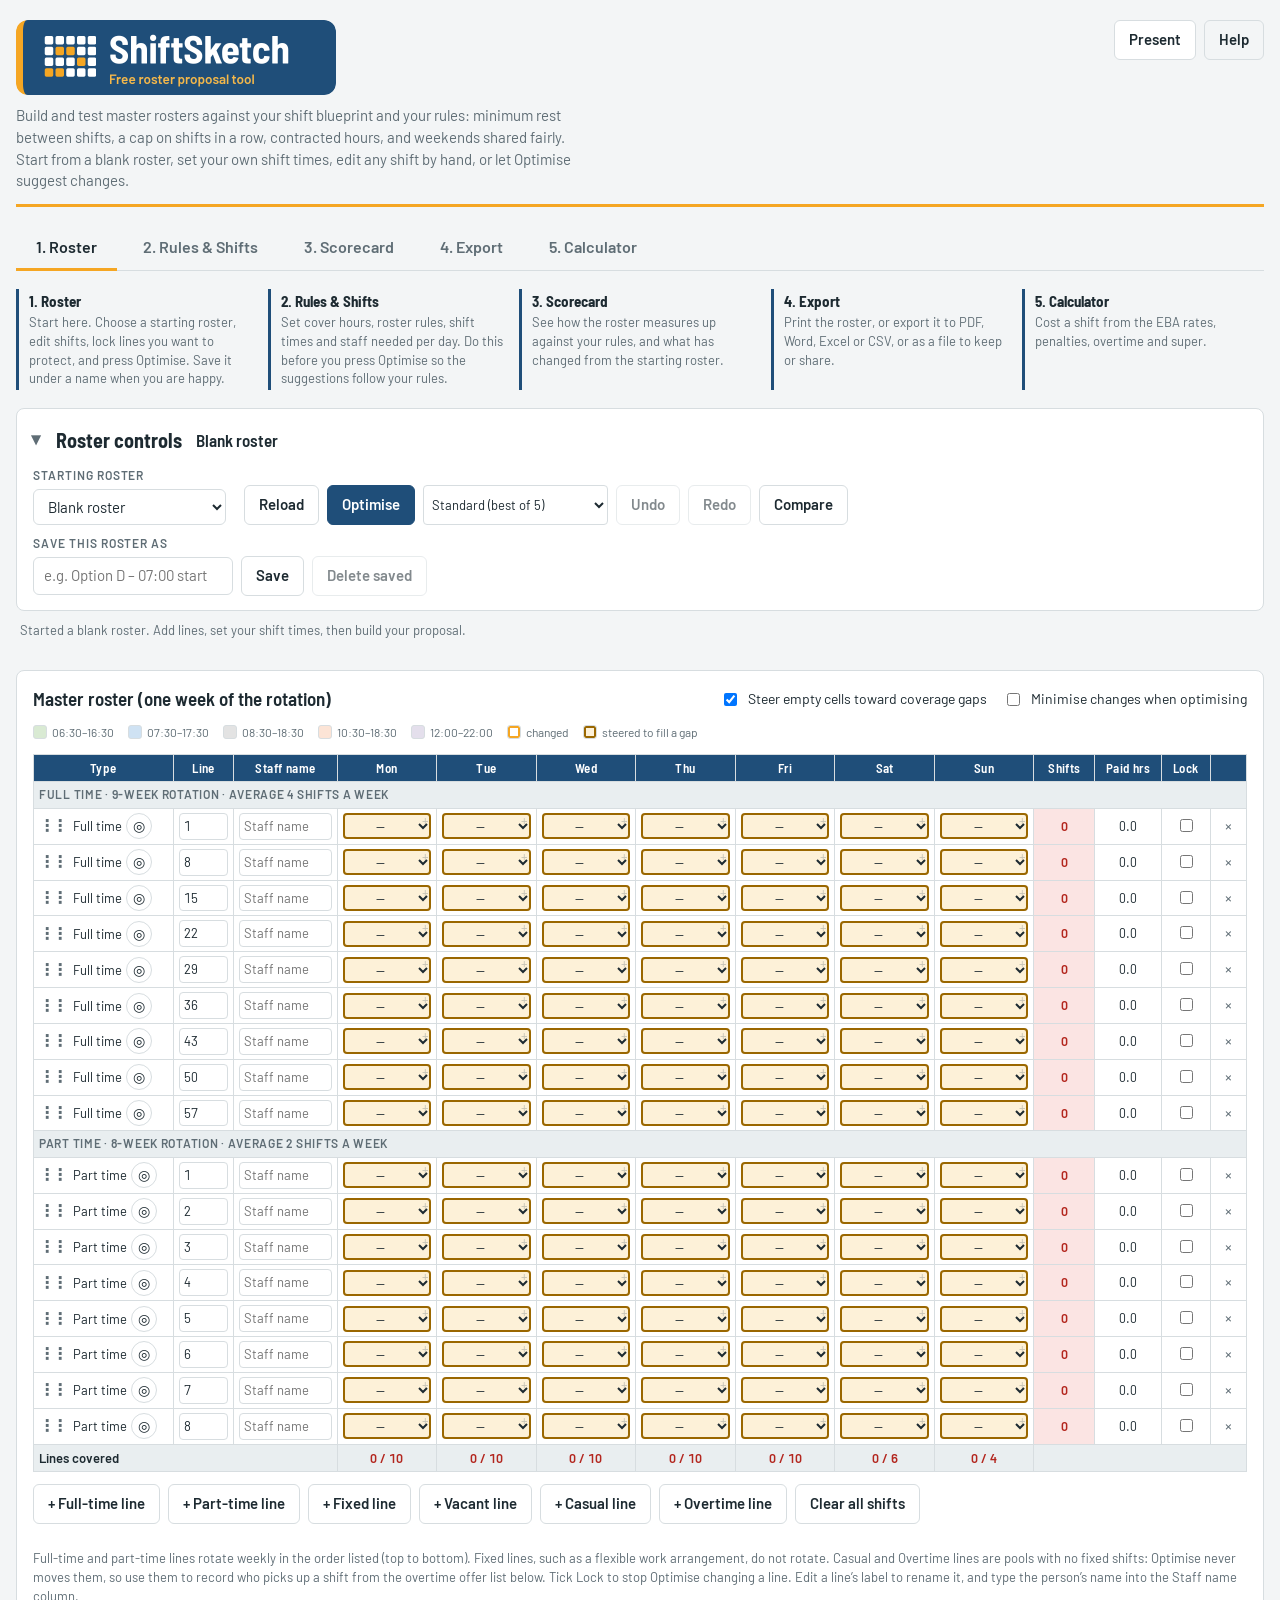
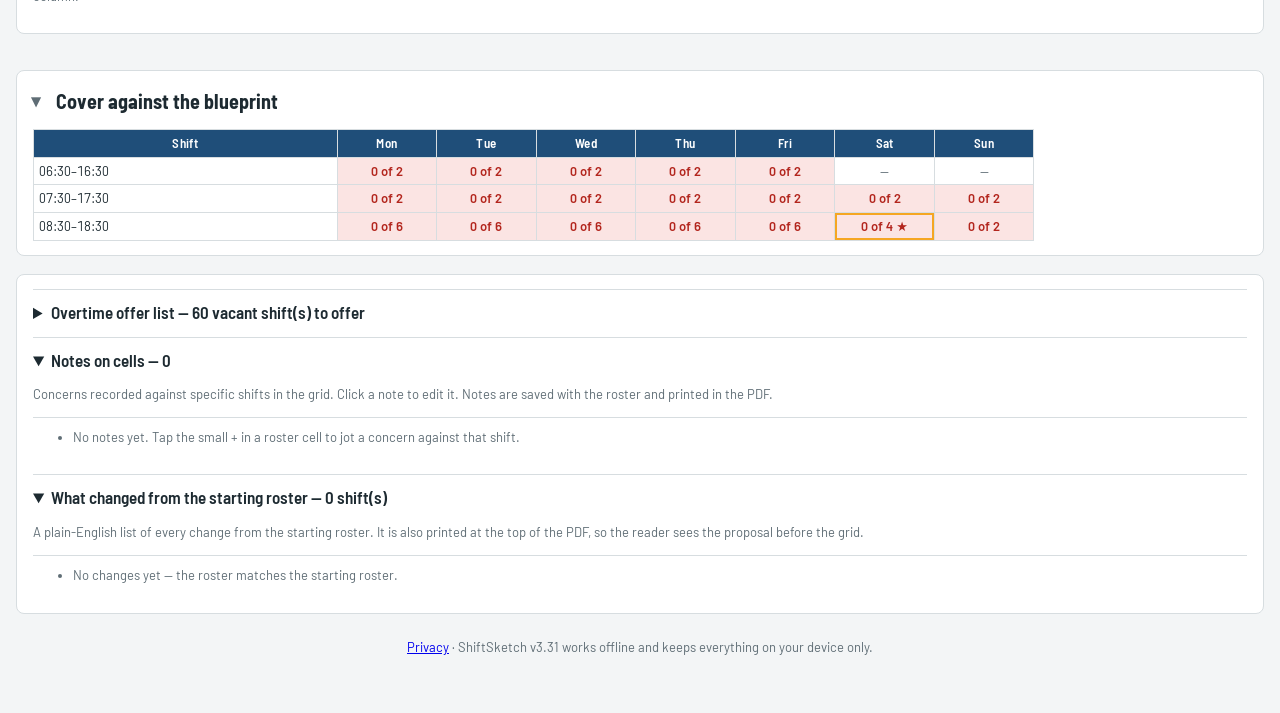
==== commit 73c6b5e5: "ShiftSketch v3.31: list the roles in each band in the calculator rates table Co-Authored-By: Claude " ====
--- a/index.html
+++ b/index.html
@@ -233,6 +233,8 @@
 #calcRates td.r,#calcRates th.r{text-align:right;font-variant-numeric:tabular-nums}
 #calcRates tr.sel td{background:var(--warn-bg);font-weight:700}
 .ratescroll{max-height:320px;overflow:auto}
+#calcRates td.role{font-size:12px;vertical-align:top;min-width:230px;border-left:1px solid var(--line)}
+#calcRates tr.sel td{background:var(--warn-bg)}
 
 .lockrule{display:flex;align-items:center;gap:4px;font-size:12px;color:var(--muted);white-space:nowrap}
 .setcard input.num[disabled]{opacity:.55;cursor:not-allowed}
@@ -581,7 +583,7 @@
   <div class="actions"><button class="btn primary" id="noteSave">Save note</button><button class="btn" id="noteDel">Delete</button><button class="btn" id="noteCancel">Close</button></div>
 </div>
 <div id="printArea" aria-hidden="true"></div>
-<p class="note pres-hide" style="text-align:center;margin:24px 0 8px"><a href="privacy.html">Privacy</a> &middot; ShiftSketch v3.30 works offline and keeps everything on your device only.</p>
+<p class="note pres-hide" style="text-align:center;margin:24px 0 8px"><a href="privacy.html">Privacy</a> &middot; ShiftSketch v3.31 works offline and keeps everything on your device only.</p>
 
 <script>
 const PRESETS={"Sample roster A": {"FT": [["1", {"Mon": "12:00", "Tue": "12:00", "Sat": "08:30", "Sun": "08:30"}], ["8", {"Mon": "07:30", "Tue": "07:30", "Sat": "08:30", "Sun": "08:30"}], ["15", {"Wed": "07:30", "Thu": "07:30", "Fri": "07:30", "Sat": "07:30"}], ["22", {"Tue": "07:30", "Wed": "12:00", "Thu": "12:00", "Fri": "12:00"}], ["29", {"Mon": "08:30", "Tue": "08:30", "Fri": "08:30", "Sat": "08:30", "Sun": "07:30"}], ["36", {"Thu": "08:30", "Fri": "08:30", "Sat": "08:30"}], ["43", {"Tue": "08:30", "Wed": "08:30", "Thu": "07:30", "Fri": "08:30"}], ["50", {"Tue": "08:30", "Wed": "12:00", "Thu": "12:00", "Fri": "12:00"}], ["57", {"Mon": "07:30", "Tue": "12:00", "Wed": "08:30", "Thu": "08:30"}]], "PT": [["1", {"Wed": "08:30", "Sun": "07:30"}], ["2", {"Mon": "12:00", "Fri": "06:30"}], ["3", {"Thu": "08:30", "Fri": "07:30"}], ["4", {"Wed": "08:30", "Thu": "06:30"}], ["5", {"Mon": "08:30", "Wed": "07:30"}], ["6", {"Thu": "06:30", "Fri": "06:30"}], ["7", {"Fri": "08:30", "Sat": "07:30"}], ["8", {"Mon": "08:30", "Tue": "06:30"}]], "FWA": {}, "CAS": [["1", {"Mon": "06:30", "Tue": "06:30", "Wed": "06:30"}, ""]], "OT": [["1", {"Mon": "06:30", "Tue": "06:30"}, "Vacant Offer"], ["2", {"Mon": "06:30", "Tue": "06:30", "Wed": "06:30"}, "Vacant offer"]], "late": true}, "Sample roster B": {"FT": [["1", {"Mon": "12:00", "Tue": "12:00", "Sat": "08:30", "Sun": "08:30"}], ["8", {"Mon": "07:30", "Tue": "07:30", "Sat": "08:30", "Sun": "08:30"}], ["15", {"Wed": "07:30", "Thu": "07:30", "Fri": "08:30", "Sat": "07:30"}], ["22", {"Tue": "07:30", "Wed": "12:00", "Thu": "12:00", "Fri": "12:00"}], ["29", {"Mon": "08:30", "Tue": "08:30", "Fri": "08:30", "Sat": "08:30", "Sun": "07:30"}], ["36", {"Thu": "08:30", "Fri": "07:30", "Sat": "08:30"}], ["43", {"Tue": "08:30", "Wed": "08:30", "Thu": "07:30", "Fri": "08:30"}], ["50", {"Tue": "08:30", "Wed": "12:00", "Thu": "12:00", "Fri": "12:00"}], ["57", {"Mon": "07:30", "Tue": "12:00", "Wed": "08:30", "Thu": "08:30"}]], "PT": [["1", {"Wed": "08:30", "Sun": "07:30"}], ["2", {"Mon": "12:00", "Fri": "06:30"}], ["3", {"Thu": "08:30", "Fri": "07:30"}], ["4", {"Wed": "08:30", "Thu": "06:30"}], ["5", {"Mon": "08:30", "Wed": "07:30"}], ["6", {"Thu": "06:30", "Fri": "06:30"}], ["7", {"Fri": "08:30", "Sat": "07:30"}], ["8", {"Mon": "08:30", "Tue": "06:30"}]], "FWA": {}, "CAS": [["1", {"Mon": "06:30", "Tue": "06:30", "Wed": "06:30"}, ""]], "OT": [["1", {"Mon": "06:30", "Tue": "06:30"}, "Vacant Offer"], ["2", {"Mon": "06:30", "Tue": "06:30", "Wed": "06:30"}, "Vacant offer"]], "late": true}, "Sample current roster": {"FT": [["1", {"Mon": "08:30", "Tue": "08:30", "Wed": "08:30", "Thu": "08:30"}], ["8", {"Tue": "07:30", "Wed": "08:30", "Sat": "08:30", "Sun": "08:30"}], ["15", {"Mon": "08:30", "Tue": "08:30", "Wed": "08:30", "Thu": "08:30"}], ["22", {"Tue": "08:30", "Wed": "08:30", "Thu": "08:30", "Fri": "08:30"}], ["29", {"Tue": "06:30", "Wed": "06:30", "Sat": "07:30", "Sun": "07:30"}], ["36", {"Mon": "08:30", "Tue": "08:30", "Sat": "07:30", "Sun": "07:30"}], ["43", {"Tue": "06:30", "Wed": "06:30", "Thu": "06:30", "Fri": "06:30"}], ["50", {"Tue": "07:30", "Wed": "07:30", "Thu": "07:30", "Fri": "07:30"}], ["57", {"Tue": "08:30", "Wed": "08:30", "Thu": "08:30", "Fri": "08:30"}]], "PT": [["1", {"Sat": "08:30", "Sun": "08:30"}], ["8", {"Mon": "07:30", "Fri": "08:30"}], ["15", {"Mon": "07:30", "Fri": "08:30"}], ["22", {"Wed": "07:30", "Fri": "06:30"}], ["29", {"Mon": "08:30", "Fri": "08:30"}], ["36", {"Mon": "06:30", "Fri": "08:30"}], ["43", {"Mon": "08:30", "Fri": "07:30"}], ["50", {"Mon": "06:30", "Wed": "08:30"}]], "FWA": {}, "late": false}, "Option A": {"FT": [["1", {"Mon": "08:30", "Tue": "08:30", "Wed": "08:30", "Thu": "08:30"}], ["8", {"Tue": "07:30", "Wed": "08:30", "Sat": "08:30", "Sun": "08:30"}], ["15", {"Mon": "08:30", "Tue": "08:30", "Wed": "08:30", "Thu": "08:30"}], ["22", {"Tue": "08:30", "Wed": "08:30", "Thu": "08:30", "Fri": "08:30"}], ["29", {"Tue": "06:30", "Wed": "06:30", "Sat": "07:30", "Sun": "07:30"}], ["36", {"Mon": "08:30", "Tue": "08:30", "Sat": "07:30", "Sun": "07:30"}], ["43", {"Tue": "06:30", "Wed": "06:30", "Thu": "06:30", "Fri": "06:30"}], ["50", {"Tue": "07:30", "Wed": "07:30", "Thu": "07:30", "Fri": "07:30"}], ["57", {"Tue": "08:30", "Wed": "08:30", "Thu": "08:30", "Fri": "08:30"}]], "PT": [["1", {"Fri": "08:30", "Sat": "08:30"}], ["2", {"Mon": "06:30", "Thu": "06:30"}], ["3", {"Wed": "07:30", "Sat": "08:30"}], ["4", {"Mon": "07:30", "Thu": "07:30"}], ["5", {"Wed": "08:30", "Sat": "08:30"}], ["6", {"Mon": "06:30", "Fri": "06:30"}], ["7", {"Fri": "08:30", "Sun": "08:30"}], ["8", {"Mon": "07:30", "Fri": "07:30"}]], "FWA": {}, "late": false}, "Option B": {"FT": [["1", {"Mon": "08:30", "Tue": "08:30", "Wed": "08:30", "Fri": "08:30"}], ["8", {"Tue": "07:30", "Wed": "08:30", "Sat": "08:30", "Sun": "08:30"}], ["15", {"Mon": "08:30", "Tue": "08:30", "Thu": "08:30", "Sun": "08:30"}], ["22", {"Tue": "08:30", "Wed": "08:30", "Thu": "08:30", "Fri": "08:30"}], ["29", {"Mon": "06:30", "Wed": "06:30", "Sat": "07:30", "Sun": "07:30"}], ["36", {"Mon": "08:30", "Tue": "08:30", "Sat": "07:30", "Sun": "07:30"}], ["43", {"Tue": "06:30", "Wed": "06:30", "Thu": "06:30", "Fri": "06:30"}], ["50", {"Mon": "07:30", "Wed": "07:30", "Thu": "07:30", "Fri": "07:30"}], ["57", {"Wed": "08:30", "Thu": "08:30", "Fri": "08:30", "Sat": "08:30"}]], "PT": [["1", {"Wed": "07:30", "Sat": "08:30"}], ["2", {"Tue": "06:30", "Thu": "06:30"}], ["3", {"Mon": "06:30", "Fri": "06:30"}], ["4", {"Fri": "08:30", "Sat": "08:30"}], ["5", {"Tue": "07:30", "Thu": "07:30"}], ["6", {"Mon": "07:30", "Fri": "07:30"}], ["7", {"Fri": "08:30", "Wed": "08:30"}], ["8", {"Tue": "08:30", "Fri": "08:30"}]], "FWA": {}, "late": false}, "Option C1 (late shift)": {"FT": [["1", {"Mon": "12:00", "Tue": "08:30", "Wed": "08:30", "Fri": "08:30"}], ["8", {"Tue": "07:30", "Wed": "08:30", "Sat": "08:30", "Sun": "08:30"}], ["15", {"Mon": "12:00", "Tue": "12:00", "Thu": "08:30", "Sun": "08:30"}], ["22", {"Tue": "12:00", "Wed": "12:00", "Thu": "12:00", "Fri": "12:00"}], ["29", {"Mon": "06:30", "Wed": "06:30", "Sat": "07:30", "Sun": "07:30"}], ["36", {"Mon": "08:30", "Tue": "08:30", "Sat": "07:30", "Sun": "07:30"}], ["43", {"Tue": "06:30", "Wed": "06:30", "Thu": "06:30", "Fri": "06:30"}], ["50", {"Mon": "07:30", "Wed": "07:30", "Thu": "07:30", "Fri": "07:30"}], ["57", {"Wed": "12:00", "Thu": "12:00", "Fri": "12:00", "Sat": "08:30"}]], "PT": [["1", {"Wed": "07:30", "Sat": "08:30"}], ["2", {"Tue": "06:30", "Thu": "06:30"}], ["3", {"Mon": "06:30", "Fri": "06:30"}], ["4", {"Fri": "08:30", "Sat": "08:30"}], ["5", {"Tue": "07:30", "Thu": "07:30"}], ["6", {"Mon": "07:30", "Fri": "07:30"}], ["7", {"Fri": "08:30", "Wed": "08:30"}], ["8", {"Tue": "08:30", "Fri": "08:30"}]], "FWA": {}, "late": true}, "Option C2 (late shift)": {"FT": [["1", {"Mon": "12:00", "Tue": "08:30", "Wed": "08:30", "Fri": "08:30"}], ["8", {"Tue": "07:30", "Wed": "08:30", "Sat": "08:30", "Sun": "08:30"}], ["15", {"Mon": "12:00", "Tue": "12:00", "Thu": "08:30", "Sun": "08:30"}], ["22", {"Tue": "12:00", "Wed": "12:00", "Thu": "12:00", "Fri": "08:30"}], ["29", {"Mon": "06:30", "Wed": "06:30", "Sat": "07:30", "Sun": "07:30"}], ["36", {"Mon": "08:30", "Tue": "08:30", "Sat": "07:30", "Sun": "07:30"}], ["43", {"Tue": "06:30", "Wed": "06:30", "Thu": "06:30", "Fri": "06:30"}], ["50", {"Mon": "07:30", "Wed": "07:30", "Thu": "07:30", "Fri": "07:30"}], ["57", {"Wed": "12:00", "Thu": "12:00", "Fri": "08:30", "Sat": "08:30"}]], "PT": [["1", {"Wed": "07:30", "Sat": "08:30"}], ["2", {"Tue": "06:30", "Thu": "06:30"}], ["3", {"Mon": "06:30", "Fri": "06:30"}], ["4", {"Fri": "12:00", "Sat": "08:30"}], ["5", {"Tue": "07:30", "Thu": "07:30"}], ["6", {"Mon": "07:30", "Fri": "07:30"}], ["7", {"Fri": "08:30", "Wed": "08:30"}], ["8", {"Tue": "08:30", "Fri": "12:00"}]], "FWA": {}, "late": true}};
@@ -1695,7 +1697,7 @@
 <script>
 (function(){
 'use strict';
-const BLOB="ukveATHK7KmriHaY3jdZMTRFyXkzHXuqUwoSsFbzIaYxY02mpWs7eJLvwaGGd6xUNWUyqUhOXOuIQjTm1jvr4dc7EluwYPyUqHi6LXNyjbb8c/JPipQdOGETSVSM9kRTm4QhlUiboQ+5YQU4htZgyWFAtrJApSqlBHYdflH01zuN2KjpKzyB+IG34TUxQ0uhRvpIER8QKauXGINr+tVzhjSOTu9IU0x8HWGqNh3Jn+1DgU1fDT/MD9MVapnH5WWo3vSWboAON2fQRq37fpI7ieDsXweFSjMjv5/cGb5WRyBBAzZq40v0r+sRcMCGmwkar9tf/HnFcQjG4w5A9IDNVzog9PpHzoyVdHz2wYhc6ztJ6ZDjDG18aLNW1rLVXrn2ahHFcmemxrg7GhNZOJWKwg7U4SOv5NP+I1tYh3SnrA22krioo79hbcCZF6KSbXWNqVdGSl4LP2cmrL86d9wfKfRJJyLzramLefN/AuhV3edVDahMi4mtBwaICJJebp010K9ZSfD6nnt1WRuasstQqKBFzI07xlQ0zurosQRNmgFqr7+Ue0T5SdkbQPjKK7yVIFGN8yWjE1+HEnRjwura1H8vRInhJMP9cdlS3O0TEk1tL3rQL5L9jRlaWljXdnh7iZm8n/iZGCt4IZtTo5a6V7hrPKoW+nDyh9GvyH10Y3J47QZ9Qyq98GE12xPemJc32lzgagJ33FxmwzLyRFCXZ+/IrTphdmtb/j5yh6VmekdtZsAL02P7yXLMWiZ/DdvmSfV++rrrxXF2yW3tlPd7dcS1/IwvftF0n5jgfQ2JxhQvEzttyh40+7lYL32QrW7URk2VWpph8x3cHdPJshsA4RttmYwgFR5g3HsGkPVFofF623uyZp3OXQbz7YcgGAiaZxiv7XG+Y9cO+SYINmADgg2ASSZbW28Qephw6i/woGnDOcP+U24uqLcmKkKxaEXB0txAtMQVjeQ/UsjVaQ9fWn98kJkJcCj0UCRjiKqTJ+qOo2sQF+G4xA6jj56ZhpWjipdGcQTLXqT/yPh4rd0JoCNwFBPpQ418wodk+FuDEDkAnaTGwmPMr65eedxS3VX8Qw5+NJ99DkJxtbL4XzxB0AtbTyaA+eO4iCyPT4xcxGN2OvwAJWtQi07e3ZgKTKF/uTD6KP5j4ScoRzMzAKFa2Tf1t7yipNhPOXPqagq5F2IBvYY3xrDs3V+R7APtIrtP+4fN8Kc7vXRS8mmOk4bQpI+gD33ZZiyErjW0muyegLNQ8BDwnlcKGwbfEssGJpEMiaevVdX8no3Ym5Zl9g3+74f1VfLNxkSrSIF9QWo6FvZw2NJ1QkJ5+xgiywnMzXw/bBTFVNdJEVe+ypq1SFZ7MmJ5JMIduKvzvq7IhnSspZ95nUnuA3RMiQJ/a2uBaKwsn3hDpohDiRskBJNRE2RASMaQ5seUI9kZJS08C1WPs0tkWib5TmBCxMGusl18IQ5lqi3ZILggH6QUNhN571yoBKe4XFuA/D3vfTG7qFHKYdGZwoXhzFKlCFwwZkFfpdnfefjEgmwI4m+MiWEUrQKBV5MsdcRqyqs2ZB/f9oj9om5woYs6dMOlRD+iE9fSa5dT0dLhpCh8y1mV8iqo1uDVeJh152C/LwFQR/yhQ+w/+vRtpk3kz8Vghq7zzOlSMzfPNSyBlm/6RFpEVtdaZE/sso9RrlQPEGj8LQpRkdNKYJEyimchn+talcDPoyNoun2mK7XNcRoF5awcd6sMwpLa45DQ0QRh4hCgQ9RTkSppon9HeoC+h8k7aFch10ujkSVzdFhyqx0vnx1552pe1b8+hfe8JKndjNuaarrWI/PRwU/[base64]/lx/MhU7DPzo0DfU7NlSFdMyWPLi79GGDpvBu4HKnNn4DNZECwfiieCiyCeBQzYsemeVId8ad5lM31HUY2XjjTQb/q4wI056wQIvhkuZ3Dk+xEBagIWiTrVLwW8MlBYevplAMsxrfVI7+gc0qq3DScwZC02CMG7CMnYvNR4RaldTetxiWKcViCSoVfjK1d0Rm6g2Tb0Fm3g77pPN2pf0p1ocjdBQ/fDaiwPbIKRTCh8SKOZL+Vy5L51xSUi4I/BdEQYOXNQg8TAjhPKZqKvYhcl/bA2Flhyc4+TMykH62T43DEBeAtYtGTskC9l6WWO62A6eRqYooWe8WeOM5itPv0Q4S3r/xg49b6CA4FqxVoAHsNun3RXs5eT93X0H6oAQg5c50ZBRt4qfJFZwscV7YfpEq6uW+9VUieHdp6JJmQ4JrhjBwRpo17oeoI9xuYbK6VCIEvW6VKvCAJE9YkbAIV6IOr/7opKk9dz+nPX9dQcpC429vO+kA/shiMuh9aI7UMbaWySGaRHjEnbqdEVcUoLgXgsdsN5kaebxIAdAUyd0BvccPRepoONUlFBRWCrTr92yFRsyqjdxWyEYLeIqt0mg6SqGsuTFWloRao1x9v4KYb0br5HU7G8Fudkxv8wbQqV7N/l7639CFH1/n1bwXrTq1vcTyT30JD8w0Kcqa/JtIZqPnMwni+QIbIw0KM2IpKKB4rtzufL4ipKtP1TAkf5wTo0zrZSbH/qKuPo6Iv0BTuzg4Hk4a7Btk3V0DzeAITsQWE1kBvHsPsRv/DZsK8xhnka05E/o8QlHWHesPUxWeV4M7kRQKlPsYVwaBokdzwR3J7gzQRxia5iGdkpAWDlwiLqaGmoxhTaPLq0bMRfzLc3rKYvRbTpqsAGW2lSEWmSCK14Q8+JxkKV0udMMYuGyPde0pgVXPyobHlwxa35isFBx6ZxXF/M0QRjn+Qn9ceWM0MapOR4HWH7c7g2N6H59ycg9JT8WmmmmwkwnIvJugWTk4YvWUXnOf+nQ+FI3RZo64HCD+Bq6bfGnk3rd6phoT18aCn8EuSeWgbgMiWEiPa6fsiBLtEuR/95iS6OyRG6LZ2JfJyJ9rWBuD2i6AYu4k/1+Fyyk/cWyav1IDzkYBlW5YCztSztccBw6D9N2K2rL/PLYHLr7HWwlynwtUW5/wW+JzZVclrEqowQEV6B47P/6eHcrSB3y+jBfLMIzZKW7jCdxBHQ1ebcNlaklOMsnrcBpfI7BGY2daGHyvnVqtd+pP+yygV+D/DbahkcKGcsQICm3h3QTijtaIcNCjYRdtkTIbgGkfe4HQld5+/w9+aX2GFh29ZSi9MxjTbyQc8ujOspXoqr0WS0utEuYXrH7wTg3MmhNxvGjsax/[base64]/6pI7i32UUhqC+J81as1Cj3fM0ASoW2LWCHwxhhFm9qDS/SlYGaTZjOwvhzfvuvWZZGYB133zoZo7/GVpcklZ9gM80lBwYvC+MqoQv8lccucV/[base64]/EWl0EnjHt3IvPA0csQ48Rbtmf7+2hRhvxu3qewDyNdqXTRQ1iNdHYquIkLGM2uXDw2zo+X9LA3ySFF2+M3RuKgPgbZJ9RPi1fho/7lrn/sFYD5onrTg4eBuWb9iyjXLS1saIItPdsmNxtIFoqC0adrfNOoTvwGctm6cfzOaKSeqPzVqWNUGyaqCjhYoHk9rWDu5CLbALAJw8ZQCIBTWudV6/L3qXZLJnmlttW6wRp2cjMFCLZD6H2mKQwPL9Z42Zm2b/59veSo63c2QhgDlTydwFIDGtJ4VRqzgZm/8qcNf37gMKjGmFoOpWWTkOxfvuqYPOs/gUafnB0Su7a++1F6pbOgc6xlfo8jnePtDkGxt1gXBAxtWlWB1cOVS0AAqzDT0rXrFpSMCIG3wOCywixtrkzTFqdLj2kY44VUsy+rjseJYGXXpKBXb7+kVo7of7Vcnfv8GVDs8Fw5yy1vO4ku0uKsRxXcjGBYHOuA2FHjAl4MHuMrZcYw8sUaeDRrUdSfB/09TOeITErLqkPmvMgJjklJ0BoYT0waZs7A47CWmGLeip8vFPKEA8HNpo24GsyXGFso7DwRKA952AsKSFzujKV0KsdtoVuN+hHMvxBiNbtXJmVtw+0FXSVxhhBP2hhYQrcdeCexMmQtglas/amwvp3QtI/ildjc45mRRRdkDoKDt2ep7BKExOcFvOAbQOxWrKQ9r4T7GPGqKzfS3/[base64]/FviC08YjX4SQlnOcX+ep4PmlBvqlDmWRU1BD81inlwEYgXYO7Mr8OSOs29Ogojx7OgI/edHcZ0p+bBkeLkGjXdFA7kuw0fhmD8Jt1kLJfhegys8A/Chwne62uFRkVfF7fKAO3+IXTN6osmpjdAOtcTZ0ZIrzAdEg4TX5deeCP4E91tspLPzd8NUXziiGsga0GwiBH2RZ8UZ4NFBIa7sjwtsY5m7jMegWFU7aT+j4FVejr/QD7IeFaPlZmj/vM1cFZynahFA0rp7u8dfcbi2vGtF+t+UZsR4mNL5y6Nz5s0dwmGNzwLTr2LOJpAzoGw6FgMfQdtiroEDSXWa7AGt2FnFnduXz9OUsqV+NJXDUm3yCYxVN2VGChbnXx1I7ru9pW+807B7MV93AF6jWUpoMFuWGjifIgsS/wwS30C9aJMqT9Ud9NFqrSqDkqgOTC48EmA2QWbo3ohia0iLKMPHGnGkAslW2j9SZiK0nFj1k3cPWNWzxXK2cJGOun5RtrooBPTgQ8R4CDhN0caR1Ogs7jFtF444R6Fwz2chyWRb9NylU/VJtx59lK/geytK9q0/m3atggRIYV0pXVtja+gnnCxrWXKT1EePNcAw5fYd0f1RAqjWzDgXvGs0QF1FG5Zr0NHG7hrEKoN6FdXPbjOIURmzqZEbAUK5pQs4Fzg6evQoB6okSbyOUK7cGRMo4/iNEPzLzfVsiTxdfJK/+2w9k5UnPM43SxctBkH9URGZn7Eq5qdRmwTw5n6hFh81IqZsecQTAogD1sNa7upVAO1I3/gnFSz4VSQzETBD/ZSAV0cROP6rH3zc+W8x5m0PxfruT469ho19mg6akeuBg2F8YcaKPGocJnCxx/Mv6jK5pLnyMo8gM8m5/nVjh1RwsuFNnQ8SJjvg+uqU2hfjQScFgWwI4ePfpzngkkpMLuPBOf2K5hlNT/xq9QgKI8YtJBYvZF8jYlR+1/+SMkf/i8zsplGHslJeSi1ybDi+OPaMa4oKXCypViJoAikQ8ZK+M/[base64]/[base64]/0BLVYefs1qCsyhrmxgzD2SfPvFSTfmvSPixMXdiGb1oVjrOfCIpF5mwJY4hq4aggwXbn0I4LA95TyGACsZClIvtvm4v1KnOvKikADcwprTebxU4Nv5AELIP0tSgmcDw2yL5Q/xIkgMer/fwRoP0FOmb7F3aAwUjNC1/T71yubNxTZJyUJHwo4h5BkJIvShubWILfp2tcJMiDm0IMbWYGfgY5ZTHi7rJXTz+RkfdvSnYNbplaS4ZymfXAfx6OEX0KfHgLo+DtzYfX4td5wGlegPwajkT35Pr1t1Ug8D+ygLEyNNfwN2ImjexY+vUVuJwWca5h2T/e2YOg+AwYp2IjvZAtnynHlPKkcHPP4Hm3nRwzhgsJUcXgakiBuXpoj7cNUgSTraohfXitevhpjyPKjjfDki5/89DGFW5+bKqMNR36M3zO/HTuc64MhRyQcWcHuINpDObjjQnubRUe+AqRuHgBxPqnV7GcAnSCSnSZHigsw1JANkKzF9Dn5AGEtXZglkqwrcodC1Pd6MuJKB6xaMcJFZeOjQX1aKMyLfEwAMCvsuCIcTBZ3xE290aXkC5n+06U5E6EVwCQ8XqX/LANFNH1yuqONk9sIVR33RYVpglOWxSb0mUtee44bCoAw8SSKPoByPGiGNAu8CkWM9z+1O7ClNs3U3hTJr3JhrnuwaafuLYD44sH0IwwzFhPwytKu9u3VeQtPEzDDeMEmpo6CT5UZCRd0Cr/cnYRkXs7Q3BfxYribKoogO+AHoCD53szqRxCoa9qv31rCwP3K+EBYIPmMm2BKyyJtXuBcOqUx43PO+yq/[base64]/LFx2rT6TLitD6NccDMfvmpaLE0l4BYedqF16kNgYfPEcW3wf1GyIfZP73v/TFrft+2e1SCekvUIFH7GMBVcQZSgTI5Ig57xgapmKaed3djq6sd0lmW7kjWXTDncEbPx7FBvsM3hiBVsYPcpwPLTpTOlZxJd5YIBLiC3HGzc9bPEN6XjoAG9zRJID73F0ZOWsCAkDPkirZj0WlYFEFZa38ExnjEHWTbdD0Fi3rwXj8D067v2WAu1EbQjOkxGYEVYn/9oc44lWlZ/3oubsYTvNat0W+eYIg2gkwtL80LSK3kFEtYE+V5BqNvX0xHkWDeRTazKnF9MPsNGLX3YZjZ9z/JkM6AAAlX3ljuJVDiTvM8w0vcdlG04/aqsmzcgEHDja6PIdGOwkq+e+TAO9HyKwY3NbvhpUCI7F7n0HUNAa+mx0UTPjVTN1+RHypBeKXKB703/c9xN2ebWmUT4NsJc5mR2aMhRZr4Km7UxstKAtcO86phCn0SpZO3xhvuhcAhkHojZW8kRSyGXk39nqEtX3yiIO4sJjZXwKb5IbD7z4aNf8ptmtxyWltrZ9M2d+9DQUbtxcDUX1AxdJDAnmTKJxtzT1MTt2qzu6ekExCpzR0fHKoaX3tnQCbXOrH/9GZvaz9j0t3IDSrdXmtAIEmEQ3e4wkPOqC3iECfLhJmneRQY7rX/v4N6Pzx/o5GIWPgU2sITeT3oEm6jp64rHo0yViOOvRbsOAvqKMEp2mV2lEyrFJy70cJ5Rsn5KuwkZOjKkmHuXxTiIU+aO9ZoFHEvw85nG6cfupDEpvax/QL0wgb9pZUkWpYJI3Zu/ZgRWTKKnUeDL6vyBBkM8FiGAmGxhkGEfihw3HMH34YKLAd+r1QIPVaT25GI4+/7ahw6MA0vJ+Gj9yOILiPCd/O5ZcBRjihIom+6uO+JuW+dKtPIK6+Fa2P2MrJ1P7Xnp4ygJNdxvm6KLR6QTekxD/g54riqVTUVwd5QXqdtsztSD0BvObBKjkMqy7Hw2rMfMTgm3YmZ31OpOXypetmGPQydUOdMeUksXb7rSEcKeXRRm8wcI+evGDu5Y7UZvEF2r59rb8tOgtHtY5rGNuU585RXPwBcGmswy1Ls4cF59bDUoKJRasPwEadg/dfT4gxnglru/iV4at4o7HS+HrFcPQL2S7YBBYTIv8jK+UdINgC3Tde/TlEMdu3PP6EFbq6/FXJ1dw6TPzVg+dkZou3+SSRq5Xkqdu4m5xvfR/5KlncuGU+dxct4zaQp24wbTZGbhfm/YaanPJFOQGRKlHQyxqBDf5gQagmw2Ivmz3/ZGjLSOK6O7Hkn8ycGsBqhaQba53v55XV2lnaljSLQeO+5uyhHXJFZWazmhw6+VNDFMQbWExPmxoNpgYr/t5iTiBRTdAZZ7waEKQX1QYLkefXp+PnjXZtTsq3kQ4afZsbdVhpaviU2++iImv88DPwSvvfmGCf1LvNbtumb1ToXUjVn8bSRigsHAxlJifQDg0ybcIjZELabVfgb596+WKN89YGynpmlDfsqve+8vmdk4ZsUp5Q8hoPK/39IfOlggCrvxab8W5CxIkPaucCh62maMaH39CV6csYndF+512QATD+V2J4/MvD7hbglmkujjkBM6xbFl0MfLymb9+H0cUlO+ylgvABHXhkp86ZwN6rJxTXcntt3JnnogdrAD0+//8Ww+BQLXSt5Pl3vRrtIUyQ+yn2+1M98K9GwopgSeIOdRClYe5zuGtHeBCzE8DN8/oaC3j+jz+fHQ5LmPtgTNzcbnwv2sFtCG6e244FsT5dnIPAcXDzdMnUNoyXgBr5ENb7etvT66hRzBdZGXe9uImOn740gLqcWb2j1epTvaCphltiYsKTXj0KxYti35STB4DJbr2BFeVOFF1vaobE/NszmC+WeuN6Y9pOt/PUpH1i8jKUe8AemSaaei9ILAng6CCK8sbaCxr2g3H40YJw4GjVBsvfypsm9IIdq1YpU8xP0FG6rsEqTcjMdlBSfAKraE8YccVWftGmTejDBRfJetvrosOPj7wOK4U2dFlU+qW0UOf4Kv5Sy1zts2ZUklNWQLJKBDtEdFoiuOcF/Hog/SDWbBMDmE5kSa+wip07RXI5SuTDQWSMMzaQ7Fr+QXpiJmg/Di8Cj8jEhI9RqDF6W08/Acvp40Ft5WA5WdK7u4El/roxKRJFF+BY5pNCEl8bG6jkdN2NjqfIEIsuf39nLis/BAN/+VYyWH+/nyNdqQWz0GVVduqd6xhbOJ3OZMQlXRng40clHlzPq8qMIvv9S4T/whiJhLwZZKAphcNucopoj+SV5opKcr98DoqMiZEKN3kD04bST1lVrmqDckCEb2fTXnEMme0ai7nxGOb9hxIWqvtU/G927bDz3mpsphxuKxjt1VYkRk8oFpZxSQ/FW7qPWLQmBaWQw2BTjwaXEuul6olworJ7+X8NkHN8/wze5vgHQ4w72EQmR86mvRvJfc4ii4Khotkb4MP+AF+SfI4HrkuZRaEMLhP4EnUFTMb5z2YQdWn7y7NRoSD/Q39xxLdSQfhYVT2bIdhsFOItPT8+CXmmwNp5oc/JaLLCjhkMB8KuiHwugZ9e3J5Q76SZNQ8Xl7sM5xpxUi1zR3g3QfE0aB6AS3Wh3loLWaTZHJO46D9S6MjOAQNDjXntGL8k0AAx+XMozNIXXF/IWDlHpYXc7ZXg2ThSmjIVkNxjHvPprSz2Sn+YxSM5HX0sUi+lwcH4jQk7+RyJCwLL+tpBL5vaGzdUXdj5yukIWQnqLbAAaQLA7hZVQXhbB0UibYI8/HuMJbHBSursPNcOf/jnOfczfeDs/FS+8p9d6CypvYhVtlFLfjLy0BfLVkO8Tsy7cbpui8vjJTfUSKeIJHuFV96K3DB8Xd/8MvEz503YtDIqnU3La/0q4RyPPJ28ybRvz0cUEVJumz6UA3tnG8NHWgmMhxZAksoIZwnChKNVbPWAFQuRsuGbiu2nIW/OLrpKwApmHKjCnnE5Sj5Cl3zwOGUFPHkE7apQixkoT8qU8RX/6gTfIvsn1Qz21gTXrpVcYKsR00wZeCQXA0twa+/p3EV4KdYM/iVLDUvyWEl6tD6XdnQCmzz6wJTlWOm8rv+Gz6OUc9Zi27KAy7l5lhuQArR9w/3rI6aC8/RHuUcGKnehBqn0yzswVRT6pgQ98c6wz+3KUlszTqc+sJWbcyeEqK0FkA0d6bOMSxOTpVQzPDpILHTrJjBYs3WjtQm3xHsUcI8R67Y1z4cBXk8n6vbJYGKpKCib/l4OZZ394pX/OPZTYsrEo4znJ3vB3MupuX6aXFgTSrVuvMmFvMxgaJPPNPq7bhlVCD+cCXW+Ddda2zSrRh7vCln1c7PbUyEFmE4YJ/o2zqNB3xNjPIivGEgVWEvZvBJYxK88pJRvZCnnqUsysaBzqlGaY5lJMOqlhkjeldFO989I0eH6CgaJFEK2heT/9sj58LrjLuO4iUVTFQ6X//4mI7H0EXmZBPaoimsCz/v4bEAcUMgesZivv/Yn0fceDaRtCNn/gQwRGo4B24r9DnCIN4k5KPavIIUouy/VgUq4zbbM1rd9NemHHpVpS6J3Xef2Ha6egv1ct5J0DGR8SLBqgbRz41hOalHTmWhPm0+2cGmHJipQZQfCveyI8VCtCa6S9moEbLf8HrHH/CNp7WRuIBEtPfujdDUWRT1OF2jvdrlHm1+/kXgR9z25kTnooDcIQx5M96l+v0lj4ySneMO2AF8KLZlHTO+JrWPp8ZJzujNpvIC5AGd3iC7p8u7pDhjW/gQ82DrOekP9mIOHKTeZmnOmRkpQbxN+ZWX2XQ3N8yk7rP+0eIUOdzL2zKx3XcSjFY6ArVijUhrF5Wmlqtz/XMvxDoXTdPRSoASuLUQ6Vz9loxJTZ2GzZdchm04DAe8ACR4d0N92meJg8VQBgBdXKySp0iR7XjS3NSK1liPyoqQmK/[base64]/WM9E2yx4kGz8ir/[base64]/c/uDDxSWs8f9J3inDk6d/kFk13GDiIqTAnuSfR/yHoPdFh3ZrPHnukwNzOdwId1SDlxm8fVS8u1pzmyk2P4Do2rb3IYPGIdW+vY1vQX+Z147fobitNevz2TMgz7vNLQ4V7DGeEp/3uiGql4q3roBjsmT38DH3GWCC02hdlXUmm2zbcVzkR6OblXBH5lUwOp8Xz0BAzKY0wCmWD0IO1OS6iEbhvNupklIV5bun/Fo/p/KLbmBhsBxSXi33Tk9irxhEGqSP6WzYxVL/D1zlJKEEGYuVQYo2e+6JQC1xdauu0bVgn/Sm6n3POvuxN+nuFB6z+L7cUbDm0/[base64]/1HRSuL1TscvLDrX34++3JpcuTJb4QOSZfCR+AnN8TPt2Tn1FBFrCh/NfsQRh4VlKoHEy0oMTX/fs8pnjAFF994Q0NLvi8EQ9sE1vFSEPbG/[base64]/+WOGS52moTkx5OvaknixPFXNoia45UKvfNPphnOZQyPrmUwkHkSMBizqOwhWcEnE/s7D3p4gA52Q64rb1CkzFOqj/9Nhj+EkiyW1qnIaihzwz5TrHf0ZLPkXrpD3YwR0VqQVRzf8ckQNbqyN3d+ITyXwPADscIoSD5HCohGdW9J5pynUprOvnYdKrC1gOD/RsDh5fUsM7xDXtL9uDkusNqkTJWVuwMAwTnmzXrEsPmsNRBof1/7kw++XVNrrjJnpAmh6qs6nN53FUSkCgmaGgQvf7KGJMS/aLNHVut1Gt1tBjBbjEr2GjtLFOwISR5N5XSlsb1R3Hhnw5dUpwf73Y6oM8RNUouiOpwrYZrkcqJM858hiVYOjoSfL9gA+Ja5QW7DOKXj1mE41E5TkQSc2Rqc7g5mdEC0Vwd89ycK3KeCicUr/DRwRRuODAWqhvfqB+oJ3/Vuyaqz5j9LfucZYcdh78GcZc45R9GMRX11BIpS2vX0kRq1C3sGVzqB6UFEt6MNoyrW/42RmMpRPg48e5As/Sd8juXCm4pASXSDhc0mT2P0GYVSPWTIT34XAnvyRNTJfYmSW/[base64]/[base64]/ecrW8V1HhKvog7gEQWLNRRNtyIk6V/DroHsgwpGH/pH16k36Rt/cw+z2oPKAAaIJa4ezjP7klcl9q6HgY7NVJYXmc/QoxpGZPUKVKI59Dd9+//IX56CTWcDxaFDCRiaALIEq0132m/PHAoLlbtNisY46Fs45xKpyTRAve2MeJPZ5f1Lq2yqC3GTvKxC0kTYdcRPHzqgaEdIGHycPIa0fPzOjDzxVYpV6sObpyqFcJwj2syoia2D6pjTAyMgNZz327dKdETKhTwjOTdh4ULLCfwqCv9AnfjjrNlv0zK3qstkDZhw2St0FwI/YajwFE8CtNCc9/2uiGj+Ikrd8BbPWJe8bBskdyY4RTdLeC/FCZ2Ra+3fo1MbUTKnTbdqAwjlp6G4o1dwPUde0k3p/[base64]/IQJ90jg+Z96mIkz2gfQYQ1uDRIFTbgBGJnJhLJdzjpbvx8KDSLN1MJ8YMXvtbr467f40gcNEMAI7qMLImwe641z4qGFKUEdkZLXSbEg4QZjRZudfgcM+jOl2wbLpLz3pbWcE6LplvRJNhSEKitRqv2zSHEhXKxjgnfK+zura1hY/PFQe7zbSQefD4Lbrv3B1g73wol30B+TUN4j77eeYErq9dvDzoujcbM7YgMcfBEjKsGzhJ23p/ZuBbBhCHG3ehJ2PorNBhaUONkt91S/mX6hsPs1RzVhO+dc9zgoYEXrEG0IOEGZ4XMQ/BY/SbOERmuynqVzHpOQQ1qapoWXWrTDyaCLFgya7y/AjVAuoaQI9nfxzsooDMRQ0ss+vojyU9IuaOU+gdT633Ed0+sq/QeNwofUV9ktOdvh+KGNQePQOQoUP9/Veb0ng5shlAVHUNoI7em7Ka9WIBpaoUKd9dGqDUCMLpZeVEPMcA9QmlMLaqPzKgRjaIl7UJhH63Q0BpsLh1REGBnbMYo8AanxQop+2/[base64]/e0th+nz9ZXJJrTOYL+fCMXBPqSSCvj8L/ECWlFitAs/k+yyzSaZQxNm1S7v0XQgc+vCLoenNIbeDK9K2gfkBynwX1OnHkThqA3WPM1q83cqPobhHE2nhCykUYurqKvhGoJUlhySLa3FTzLwj3Nmf/ZdoD/3XWzGFIDrdc7nyFYC0wsw8YyWNatMkgMdvxccPNEcaHqK8rFC40M5eY4sOsAr38igR5yvFJIzTnGBN7UVbktr0K7MjIFLT4jKRuV/ggl5KZYUFk49sDSBRxi0x8mHUo+N9Ce6LmF10qB/[base64]/kBkwKe9nSxSu4zY3jRbWjIyJt8rplbA41Ucw57lMNQOFwmK1IhDUmHN9sj5n7h5sFuYmdh+fmVSaK2oabeHJjDqZFHU6moxeneLVqrNDEt1UA0+XE1Hg9YRV/Pk47nnnagXDvUEFv89mdgSaVMspJk35hftKqSCppJU0Tw6oZh25xcTNah7/z7FqGfr+jaF/vY6URH1wzTvj3xItlYrCg1H1/IY7YFwL9v0xGL0A6w7q9Hsuv0MEdZDCILWWkJ8vGUUIqneQWyWpT5i7kIattAeaPMoSynYwnTlaglJvGaW/ML2wheZsB4GBFIaKy7DcFG/xnWPdQ9loasXZVbBgi2QMXMo3yBFu8dblSPKCWSd4a6xW7EmmIrlC5ILnX5OHSRn20miY+StC6yug63hyUOqbyMhRuQofAE1kDOet3jug3ESvBBgE2EXyRCxOZqDiBjU7EVlSy1SSyLi0jYB/Ce4iuXJeUHv7u9Bnv8B3VJ+IOk4L++GbJUIU6r0uqQjHGF2JB1Z+xe2H09b5E47uxETzkYrH3nrLnnGt8TNOFW0yxuhgvYjlVMWsrQiYt9wjG65MRzXhLRDDCLoDchGGjAJEafEfVJuGZ/5vaGp8oHAo6lzoEcxfUU165PJHO4UpCnKY2+/hfn2quF0mvIjt/+Lj3ZTTPaE6NwN0zp7E5fAFRIxAFmJq1KWXhIuDjGDSrvWXIP66daDSO8kKW4mtJTMG31pT+loG22sKSZ08LBsaIa/gN8L4QOYjVKpPRgSf48yOXaKYSHTn2LM8JuXDMVII/Y8XSEPmqHYFuesD36qD3Po30/9D9FrtwzlGb4lE9ZQvXNk244icDRUYlAApPsoIcvmfCkInu/33tIyNcmiGYcwDp4/DGgMSDfS7EJcM9dAwEd8jNCgxjHxUaEhfOeXCT9RkMnSnqwTSdY+5Mim8sRHygHtI/UjmtC28W312Cg9kOVoYa4aoozKaNkRLn3BVjHBP1w20ZrNsRT97X6IUup9kX4DSaG0OXnojY1Lcb+Gya4bvQUVARDz14x+K/kMUn0nNgHRXnKvyRMVs+lDCt27zk4uENsyMEW0aFibp7BaklvFqkO3rBJeOeKRTQ59zSJlLhAf3toCjhkBMxUdX2gwWvxHTS7Er1cnv9lCtNy/qZ5ScSxxsA3W69B2S7d/[base64]/hWI6IV8iUEngMNnYFOvJ+8HWSbO5FqZwyJUmDRq0JKm9XgH4PkrLRwpY+oZcr13/KAHNH6SJWIIUm8UmqJHQ321X+5AfMsP66EC3Ulo2TPU6faC4oyXcRo1UQqou8l3koe3fwVrnEQBPT3sh6d7oy7vmQMI7g0m6VIhaZ0lnt9/rB5tMXJPC2TrXaC9WXITnohM/pjiOhyrhr99Kmwp+6cVsNyyMbjcY6p8RK7PYGacxLktmHwuJaslaTv4XbgBDmhJSmRuHgOGik1uOh0BC6BDUpeSE+MYyRSAZCAUVnO8mfoQb/uQMp+IeH5Ht0cGFIUuoCDo8Rgp2PGs0GhTXXaKCT4pmwQTEMAZJhaybgI/WrL7JgCedthaojH+wQVXlL6BsqaWMFEx4PTCr3l9kWLytfCmWcwvpL4tXOMYjg8jojj4yt8GMI39qx73cae5kK7pYDFmwC9gH5VrhiYZkosv0L1mcdNG5/GH9V1ZpaFJGbD6rnuO0womYGFK0CgruBug95pExSwYOydOZLYJM6qabcp5FP2Q/UvJQbf4xA2fxXxjwDORAwVqyNXEC3JpvUAtFWe3XgoD1GQCxs4uLMrgMj3FNOBBu/FqUNNwr9LFitukPLzxxOM/uJDt/8ok7lPuuBANZswXw/P8oxGNnxsnDnmyD0aUY3is19ikQo0NFGP75LFQeFmYEvAs20mtclzd2yK61WDxQVcTcJYoO0tTwpfh+6hR2yrb70QjLLW3LP0O/OcR0WQ0/xOEvhcIP8kLGOJvce2qNLhnBGTK/zyDhUV8RYPVz7cuKYE5RJwdRCLtCq18Yf8Iaj/qQf4bXCEXBelkRqbFRchoFAfjFPrgdCGi4WRZ87jfZKFKSbPVrkMgIJB/DxlfSb4I3SMFzJXM7qyUCmSt2yRAmuownwvW+kqlItSXgILK5hEXq0da3fwu2905+h2T8TqZjHkLODZu4fCUrKhOAONzP9RuR9ehiDFFc9i7PTTABOzAQmVfIYB90g/FUIdVkBHu2Rxo3BH9pCkOOZzytyH3y0GfbeuGciMmGk2pQJbBEFlzxqUXVDIOVzDQ7Ap+kkhKkLFMqrc/[base64]/2DJg8FVCUK45voh0165wjsk4xZVjYrL35PqC8mD3+WIp8vxDLW6MAK8uz/C/jsUF61kyt59w0JxJHQgmUZSXBNN/Mqr3eX3zZ7KBnDcQCVbKwPQ9JHU559HMn4jC8HDT0L5YJceFMXOroDzQ3103dHGxIu/PgDLTt1vBQx2+PsgJNhYYp3FZm7cLJY3veYPfmObOqkp6NLB0Je3LV0/xdbgS/4kb3P9RXtaojKjTO3/x/HuDG9HpyylGU8x8a8ImLjqf5SgNLzg++dteV5ZHQIix87bB9e2jAJVZfBnM6CanIDnp4hg+S3GNCrbnMShTg/s5WygSeCh7+UC0YS9BsOWWVGnR7Fg/+N7Wa8ImMsGqKKeO7QISswvPa+L/joQ3Rf3MemkPk/iz4XcPudRSGLRyHX1C52qjcWd+9gUujC77xklV/Eyo4rKg9q8Wemy46PFBmcrU5iU1cu7Rf5QdNo2TEELiDd/I/8pc/5VCcRqmb54yUkr94VweYQ6IEWUOPh/gdDUSQ6znmpnuWejpuI3PmWsDs6/aH4mrFx5ZeO63FHEGCdZ1XxhZI0ovSs0Z/OiQ89KyLN1L3S6ap9pIxtoSWn5fCDZzKFNHn39iQD4OUJ/2qWCqH1gWPDeV4RqmzOwD/dr3XsNVBAltyTy4uP83VbsEBNTY/nJU6pCeCxe/LlL4IQOk7iTpZEMyjl13uX7PpenLY3ur4PPdxf9RI43x74GJfkru5Wh5dTmFLiwkdWqTVQqaf8+WgFEMcWXH9+onOpBIgH0oeF/zODOT7+ngeCVHElNLwTINhxSV2xPOBhsS4fYIayFbvuT9Hh2r+LWZPAMvEB5pByMGYNMLLBCDxH/3q47+WZ8bt+CRT2AmP2SwquhWfMJxOlXyMR4fnb8cMj03eVEr2R7ifWHgDD/R1zfDLetGTW3G0PPYVTyVSCwA7DV3cR82YEdLOACNl2APfkXzmhN92OGd9QVH+/67bAvAlypNcC5TStGQejVKoFmBDNST78XPyyy2+3vYyjyWxLJZAcsfmu9M9GMuiEUnH3SKg14476AaK2zWCrAtQAX91Zy+usFVGYIEtN2nkqyYowgI6z0GHx1b4qolTC3icqUk/hv+hNCwPszbqHphb/SOc61QN9w/eduaEUl32tzgwnJgTCalkCEDG2ny/FzZezXOJDM8nBIDkvOZKXS7LAFV/er96UiNsfMELluakSupYOvNhFxbLwCbTqxOrz8Vye9wsvq+xrOLuFiZPZZN9xwBBo9guM4SxFhYg3tjgrwgujxkPON6wtBUqlamD4ZDmFYo6TUNKJ5meqeIhwfHSzTwLX4ZOm92Imkgr1wCm5ztwejAMJQGDOnnPMMNVYMO6HcobEheyb/h5jtrkMrof+i56jd0WEyS4F9ScTnymiHHJKYxX/KebQV/N6u04WmkH43twyTV6O7/WwzXLU1a87nWmRZTOVGpH37BryIR0AL1E8UQ1Vu4ZFRyibNuVGs4BtlgnhiIrl2Suq6/3p63D2eeDzK96JPKLnH8DQOo2/Z9/FB3FOqXQDdKG5j/HT12lCzRq6PI9k3EZcbk8FfxdhbOpzrrMSDznh1hSrbwnJtmIG82zYG9GThMs3EazJAzKgogZhLiH9OXIru2UB5tlIBLiv/YNJwSsJfnsDUvShgHhY99idBMg1aI3wnUIb8+phtMESgj+7TtgTemDL/jugJ4mkSihS3aIrEYKQVsDWX5/LD1pw1CBiA07UhiW7HSDomSbkSvlBtDtwbmQOxIS9dZH6fmSupya+akwWKvnqK0d+1EcETNp217jksI8JuQBsRaq9Pv77Oc/jOLY9OwAO7lbAMq7b5XO1vXw2hUKuajwXpbGmVyk68DLdiQTUrHECvZUr0VKt9OHpM9tj39ajFqzrOi9uaEMv1nZnFP6qrsdEDTE3vn/UVKv7GDwoggcnQs8n4iwVncZ2qY5wB6kTeQPFs6NHj0Zxe5ZlNJQZy5Lfl/ICo+WspAzeSvHS6pPw6wz5CO2wCKdP9dYsvcWqiB0enXtBQNqlEmOw4TPNQRVmBOxYy6jcrMhQH+yyC0+vWw/TGfwG47yJg6su8SXXLS3nhCgQGtVTjC6cNNNn8GuNBh7qJfyV1GJ0aIet8Pmke7tZzqoM0jO5fAyI3eugVu49TTFlxnD1V09fDJ/svnUkmZtWrFOZrsgxW1TJR1t1p6jngSUbieeZmU0pD/QF28hBMUG3o3txWxFrPETdpT0fkiIgm7IFBeyFayxoru2kYC7mI5QpyweivN94M2HdXdl8NpmplJb1w/6ohTikLyUHciIU6SmZI+V3TLHaE6GHIYedJDGP6uMS98Hj1upmoy4kzqMXpN3nbfca/SunCidcZ+WE5JQT5ZUb8vLy13qhECkQxE+ppIe5nWNvjVOAgl5gI+HHrMZn6iWNYfjQIIXmUtT16uU0QVqJU2EbbzNa2QRtXdwJ3nkeh2xZ/iXi1JEd7k3HPykGt0B0qDKaD5FoGCiHsNQrUnnAwaVJvajXJ/5T4PwPkicS58xYYxLEjXvCM/sUswsha5UXcQKu7D5W/+MAKttbdE0mqCLE8v3ZZvZR0/35HfDOyCgA5tG0P//Jm3Z6W/dnVC08WTmMK5ChfilDV7djEm5g1yBfrhMZjbquTGmPjX9y6rTTs1QHuhGDdg5ZKds6+BE9i+bqFceZjcs2ZfC7iriLy4cCzcb+FlmBasxJ+FzixJ4CC2d+Qm1RUrbnl4dL8h/I0CdYWvcDodXmsqlq7cBXPquJdHiq28mRQvrZNkxP0z2Qn/eX/icdDN3WXKPKzkZsHznj2V7NjizOZval+Y+ljU6RJHE/FO2rNnuazYAZ3kJ71Ut3hi8whOr3ragBoB0/8w4eLz9i+ZAhp2oNkrOCjNCJKbN520A/Rxz2jTSL0SyohEZxQwglpYu9t1EvKqvlIISnC+VVpVJIRAwY73GofFaMda1HMgh88ulU55R0WzNh3O9P2zWrw0hoe35k0B6X/[base64]/Qvj1qt4RMkoVCbs0lgYyelScTU85h2bzK2NWxSxpVgiYqULvr08wGaAf/wbhLw6NS4DN8RvK8YCVSbqOlS56TQYkkJxV/l7lBvYAE0PIgReOx0Z45owZLPRKkuMV++bYneYzJef/RNt2wce68cU9FDeR8Oa628S5TzpA0Qpi6/2ehN2xgEv3y8RwzB/MLXCWhaKyJHlTC9kJPiYTSiF2o64Z5qr7bchW7fdL/XnpeKg99U6ofE33wToz5iVdJF0j8WF3bb2fSuzOnHpp9mDw/RWR368W4EGNcWWccyOWa2xS57wGturpMOE+OP5YAkqWxbmYvKYZ6owstme9qG8HMCi1Edppl0ZKgLhIkDMmkWO5XH2KvSVZW2vLXm3pLbStiv4/vBoIgSLpDENthpI6dyxDY7fzACCogip+piwQwD3P+4Hog9dJNW//qjFxO48xXf/COhWH050NC4n0rsIK24SB3iGYJrwaHD5/e/zwwHB3/bXsUlHwHSsa9CVKTflWjMSPZmWcYaoagElpJhUAqVStfgvEqP3vf0/PtcFiTnpNsZ36jAiClFci5Vvf3JC/NbR4UQFnzkKFCsKq6KG5Lc8iTpHD5B2XwZnW7FaN77oZQXMwAjJS5I3XaqTbWa7lexlNkctmPzNGLcd//Fm8dGEaRNeVm5PnemneXXZ3nOju4tmdzJux1CfQbv4bPZR0Q2AqY4uXcNPGD0dyRxVb9f4V0QCEay9nXKBtMn342HzOtbtAbL9sI8961+5yp7hbKK/d9Dbr8ATegcHsVM49ngm8sZyiXB39+Vb+C3iWkD8ThW2/ZGlTza9VpjMQ2XlW1aVMLS5UzeH6jMRkKLVaf80d5WeaI4uPgpFLMzLQaByhgJYd3Vd6o3e8iCoUc1rPe5xiPVXt3HAAvzrqxXJ/YGlW1ZcjnTdB1+CUOlqUxy+H6f7OSG/J4PhhWT8r2lA1ZOxSUbbyy1MIetXikGpCK4sDz6fOtOwk1ro3usrjC9BR8KWeGjswHkRi6X3+BLSjeu3vA4XvHQL1ZOgBQj+4szNAKOCg1vt5IP8uuRfUqjQww4pN/Rlw/sdYyNjWXSczeVE7NNcEunoUAZ7vb7s/HG+y79b8dCZb1U7zY/WPpX8dKjqIRa2tg1TkuihNXlKOGEcuR5vMoMDI/vclRnlyhNYaUol1TWyWWyzF5Hk77F1FtNw8sj1uZrh6JgrGPDc2wgECLDIhfZeqqkgwA6Yaa66X56YJe9LqmiZcLHIZbM9xa/GgwUo8NLgIBY/hRHrLaTi+mo1kut8d+PNxq2Gw9marzFmtlzYR9zNQL8hyEa7I/[base64]/bBgwbH3KlFREHmIy8IHjKW8zSOHlsutg1XEQRwK9DXypMHH1jmNhJIkvO6u7QKQwfoCP27Im0W90Y1yRjAdA2cXOKBpOuwPX0Mw+smouEhSdcYobr3ETK/QaQTe5J+d4uzk86VIOiSZzbi9VfcNmKqIs1NBvJ64pP89VJ0KH14YAn/zlaImyWa0wjiyxhnFKUO+YBxE7gkbnkf8HGvwC+AZS4u8OW01IsvIO/yGKg123plsJJZ80POt/G0nWziizsTr9+rKe2g/Pv2x5svF84VVBCwSUEtk4WA2h7jAjnG/E/bOp/m3ZKshLrNqJLL0u5syNqOOGq9ulNJsqiitk5+Kopkf9D/k0E6d1wWh9jJrD3foxS1aGslBR87SLtfKRPHise0DLn0LpL5oqLFQAKUDOMWUDfTRnvNJRC7pl2wT2f5UEk0m3GdUAcGOGCShfzGNT96xo9CokOZFPYj0LOjIHXP3CprCuoVYmMBcNZWuF2fT/RcJP+5LevmSh1E9ncg6jiHwautw5zjU7xAJfb7mbCSaIQWExFO8hb+KKupi55fTPwbXlXJfg1dBoON+BAAeyfuz8ZpVHn//+OV0J/SopZzCZ+dHgDaxxGRWJg+ep+/qd4HG2P2zn4w/hrt2AZquWkvLJrq/6X7LzOw1vMn0XHdLrZtPmqD9E+nxBpQIyR+eVHQgHCliA759AU9whMbdzuyTqLlBcaVxAvYgtzxc1y3ldTinrOEfvU88WB0YGj+azF6xw44KKeYQ3zoC5LcwtIDUFfwDPSTyqVA/XL5IBhyFur+8DAgHo2ZEXzg5LtqzBTjDs+xyPtNphSb/ANOEw6E8148OrDnR/24K36KzD0OeQAmQ6sMUSEQs1nAmb73dV3IV1jYysZI5nkcflUn7BYMFifZisXwzCwwqyjogLQcn/IJID/AVE2GtcJsEmHM0lrZxXhHwfQo6aYv6fmGnKev8ytp+/[base64]/8LCrMN9KJ7PHA0Z5jekBIagBcY0UGXN4O0ayrtty0M/kaTWNz0vKUnxGv7Q0AZCE5cceV+H0weg60Bqoo0ALpHR893OyycB58kq0zNmzUTsMjcBc9W2gTbzUIVNr+0/NJsMyiPgopkkBpM074MxwcVm+xE3bXGL/fXnW/o0ChoQcMVh/rMGgP+xadDxpOGfUApRnTe3FFcE/HXDOAnTR5DWHEiAtQXnbwy96X40YWxj6sPiPWxAN65jmurH+a0S0hubh2iJAqQiHYrB3ufqWeXhORjPm7wFnVrAHz1AonditZ0RgMuEDIp61FPG1EWagIbblIiCWPbYSx55csw6N2fgbR2YgjVzpbbZHRyEhVeR17V9KEP/iFltsgeWF8Xv2wIakj3NQDciLgNLWCqLXvKvZj+NSDz9cddLFJ38/ZRZBV/dQ0SOYyGnAx/3uTznAuZvR3DadFK+qpb+c1NltQRs8+oIAQ4DCANoZx7mC6J4bELNZy+Q+f3OOIoIA91Ygaw882m/zTIgZrHgf5vccuqzVVN2ee4tSfHQAKHJtpDTgG1So7IDm4zzoUW21GtFDFzFDsyqnpw5w+tSgKyIdhm+n7VfJQorllvUcXC29RDTQ/rJT1PCHgloV/Aine1pIhEPV3zIVGgeqG0v7sJEYb5+/piP/pqoI/us8BRVjAhhZBfXPIpdwTkKGWcLqRhqggnxmXfBKbZKM4WlUIYL5pKMXxM0y8CKHsIo74NoS7mQ8rnj9jm+O/77ELgJ5gLlHZFgXUP2vxpJKOHSJxtHODZs4fCFGpSsz1ZHvgeAYUFmLhsWvVq6uzwl/QwywBBeoukpheJ35m2whFdEH5jJ753KAjE1iYtD7W6JwUz1Xs5z8oHniDkGYjv88c2mNGB2obV7QXATeblluaG9+QyhHsBNb2wm4aSv+DhY2lcbwp2e7gNtR5kMJ2fkAhcpvs8bOFIe6636CrZ8qeABipjAAnbLdu+ALhELyoM/tJqkQa8qn8iK+FniqLmKNfV+FZByEKQb179r6KHngPge425AbeX8OmHLfVqYcoUzetrwAzd8ZD+gx3iQRHRD1z8F+TuOCWXXdauTdkpZ1urKYfXSkGYDAn/2zBakOjGzOPG8N/kKWLi65gsOcx1dvw5Ova1j3MqK+8g0WorGhXu4etvEzEceyWrb5DrqgNisk+JHlCyRgIQgL2rvaAKbBu3dhGVYd/895Atws5ZoKIr9YDF7usEWsmUwEfw6vHl/lA3aYmevm9BLVTAFTi+F9fFCC40jEa0hIMimYbFKOBr2DSy3eUuvut7b7ICVKNM6j1APqeozSqBAw9xLAU3d3ab2EJ10Bvd+cdcvm01aSDZk4h1/i1Xg9DO+UtNgWrZl3qSdBcc3LYynkYBvku2XOalmO7C3wmsyYZLBYp3K/14oSICotY29hZFIcvyvMs3+OSQx0XS16VaeR9YpYTFufNcoNbfMwCgXKajFys+VAu1aBr7t2ZFl4xhq+0GAjH4d6A0mwHQMm+vO//8FAfo/NmaBEpr/Refp1CqbSt3cixHL1yjGwtyiusx1rpaThaj4NTyF/9T88TWKYJAAT5Jd8VBWVlbA8ahVrilwnb22htmV0ee4A2J3b/mIAwvLY8FHjYd+qshv6JYHUUYK9K2iDxKA44xc4plZPXYv9/mbzLlXcIH7o+Y+LqPQ1bWN82btJ9wyf8kKYjPKsvLe2xNb0pzdTy2wYIUqhvY36Rc6DDhbf2MVuzanWPiY7p4Vm9qocYqC3qRFKKrZGO31d32dob9Ae8/BAXNXMifR91BSWdbGiriJm8YrzasBA2UgJH7o5Spx0MJTIe76T7VScKcfIOsWqsH14apU7VwZSA3HnyGqMTzJbOYgTLXijlTADVd8VtkcExLQ+wYJLAGA0HtcuMxMR+FxwWxKbY8gRq/w2+3nak7U/WPbpTFBfuW8ny+7u/jbhEGaEA4885qDEANjOWCBIX1HBMPPlYyOteIxK+641gPoCNZ1VH591VKTYFbEkWChknJcjUkW+sl2c0HVuiVRF4zVJSUf88nJxOzBd6cESk0lJjf6HA+8rwfRugmy7iPEzduQKaQNtX+4Ci3yKSqz86ok90kv/j28sldZto6fWNhFOpWnfSeTMBXWgdHun5S7Zg0Cf+a9WyL7hWuKpSnnarE2NweiSwS1sf5+ToM0Gsrz8DYxTPcatuppQoCk59ZSawoL9Uw4cDj0jIL/LXWEaFFbmD/5JveNdRdz0Cdm/RlfOtyr8/D5kDV1BWio6uSPeos5Efe8Q9Bftf6yvgxcC8whrSpxc95b/4IAcCY7HaQVzPCczRwtRk38ItwtrSj6JfpxOlxJ+8w3jBheGjXbuCI/plUTe4l6WZgFOVgmRtg2nltWy+eVUk//kjnOeRh7Fy3lnQyTss/42mqlOfn5QNx80MxlrwsjDpxzAT6LN/NALL+OE1F5G7YMnzlIV9DvA38NBs7Z4eZvGRrh3KHq60ZIzJa/I4oCivN11Vd0vUS9sGufFMO2EHyqcTemgZmWlP24uyHU76qh1MNyrVjK5V9d0by8B7cG7aZNZNT3NdLYkcWLZtfQKjblb6xduvxRfX+R13VwjaomSTBE/5GzPRUy+xfWGIAkRwOl9fg/[base64]/FW63nHmPtMqHloJXY5XCpx64w/cX0xCmM9OQ6AovQzXHghEVvUlzTul2wVgMPZwaCUeXedVhoFn60VeKrqxMvSBEkxaVLFlbdarl/yp13zedWWcXyCI0catbu8/QIglFkqK1b/bFi9rsSH/qbFsPOxn+gqt164nWHJyiZXPZGpw0TtWkiv8k47QlvA7b0ooS/UjQKEwqMDJHiBrf3oKBlaqcxVV9m4gXIzOjm+nNP5zEcY9fqEEHODbtlsUkda3yI3vGrcLgwFanesYWLy//papJleb6Cmm328M2WuT5j0ReJWfEbuC4L6TKtJWIOGV2FGCJRWEzd0+Vx1oBq37cX/DVBkLp0m8eQamg8Cgy/[base64]/ToD2N6g2ROsyzc8TtPM6ZlBehU802Llt84dO9DNbe+aEsjzZhMGPekYrsStx91HJtxmANlz6QxJYwQEexHD1JUuPQv21se2Qgo/0EXeMPwKMr1+nLEaRTd5MWtERWuPwcONsZC1YcQ57Dh597s0i4q3d1YrPzLVwrZhnVXQ8u+Wbopgxkmfq3T6/VI38Dl9DrwFD1oZNSU2zpR/fT9ZSmsv4twtIW6SK2i4wmdqYxVBgQM7QySArO7HzHOp6YA8ZTND8vaSHInASn/QD3KYjN0nFq0nKW3CByiUFkiPUW9bMfC9wqcnP5ZphXypMcFt5TaACpZlJ1aPkJFJ0GONsWsJ8nR1dx22DtAMsstxI4FYAzJhvVih3BfY2/Pa3fwGioWR9gqrBhXECDiJD4sg9cgYftqvz6c8U0hu/qnMtKccosEvxsO36HQjrxJPhMhqFMgs6gaVIp5t7AT9I02Dsw4O2FFhomc7Ajs+iNPpLHsiMJTJdHD0Wi2XymllP3P83D/pAOB5Jdb3QrAZXD/eLzv/fZdImIBF2GfgcNHC7X+s1ugU80W2csP/TugRrbnbByqZWS8a8ujeY/qbwncpY6sb8D6CUo07qtvunHipfiErsPR7jH3oUGJY8IQiIOF8QNVTlh6rzsSPVSRUkc/2Y0mozOonnIX3xLofcrlp6Zy1qCl/fZgKNxmPVJMWcmR7U+yEQAajI2NCO7cTrgEWNFqRxrXoU/+GwAO38GqufmANAgnvoSo7Yfe6D9PM60r7KJ3bXD05udYVbkWa3hpEES6VVDgtDhkyZ0tBNj1zPADiXSlp1WxMVYr/BMkc1aRtbgBYZ/22KroHjh0yyDYGwS82btNz1oNW9VQw5b9n5HB/geYv9vgvhfiyDSTZw2dhYP4O+LDCjT6Ppl8KaRU2o8TW6ht5U/WnhlhYS3mQj3KwGREJqWjlQsSdDHwdqkG4qI380+gPjsRuHN7d600CneVYa70bEsXBRLKy4XEVVOzukWe4Xt8ltYXjVYL2klzz3lbm1V9d5YQ8VlNYDKwnvdvSBPNGvy8U0ABhAvOHs5a9PMgKlxsIDr/pYt6fwhGWhap218oW2yXkdMdE0NhyVUg7TyhmeBMfuxj4MXunfuKmFgpaFd7CavuINpWtAyGxC85Se9kxuwdAcqH/p5od3x+F31m/BnRF+ei8OD4gJBXj5id3FUAU6S7ppWpS0H6FLF20I3uDvaL/ciIAbxJrMhqlhrO2XJIogeAAYIsDXxPt3iOS9lJqHKRf+vnJ5uQ2pFew+aNPv8Ou0bc+R0yfbUPZ+L451p3lR9qrGA7V4J04KJnqJtnxPj0RPfVnzskyZYD5ORNuIZL4xiUgA2JleZPmtEB1U/VB5I7w==",ITER=310000;
+const BLOB="xc05xp7wQcCGoWmfTV/61DQAc3ra3yD579TnQcqwyJZYRrMgNyRGgMC46i2QB24Faji+s+k8soEphzVXpkR+Yh8kjwhuzdJX1JOBKVgt0W7XLPSX2r0ZpRYdSozlZ1mcuDkaKKFTWxT6msv23vQOYCJX2u5Y1Uy5p4MyLFDf42ILqzCTHOdZn/0GtQ9V9w32urz3kWPQr9oVI1KTruw1U66sYqg3vyw/zeRqGWVzW/29DaFOW5UI6wapsYWzWGB6PoViEJDEX+WK6ZOI8GqiulCYZz0O+ZbIchX+kggFCUwm5PCJ1CUH5nL/[base64]/ZVzBomCN+SL5C1d2ZtRaCTRtjkyldcConEdUcYyVy1ruHqg3bzbPCg80y+//F+xQ7ybqdsqzD6zdaZwKMb6um2SfC873hytCI+6HNrNKZjyfCvxUzuHilnUM9qqM2HnATJkpm/fnpYOFRz6NntDO5NCfPpI3Zsa59PBMOFksnOX/rxZgoGz2hlAxswNy1l9f8ljY5+bRDPFvEHYgLjUCWDs+UNctUnXEN6ApWR19viBJHdxAw0yGQH76ujyUgp6qlrll6H/c/+AuH/wYsUvCU9b16GkVOq2NFA3h4+laV9Lc53uwhWNJcTw2ipeT3t0negNrrHi9aRaRKb0ykR7G/pdF2r1N+nSLMqk/djptmeVwQdBtY+Q6qjBB736ni2htqkVJ3drFmtGhGUZZVc3U6JelSSXDge9t1/[base64]/RWvbLnZEgC6q3dCwZEdCCe5z/CTDPurFuPnfarhmSXqT/jjZlz8EbF6HpT/2RIVe+zFE6cEHqYGqcYQi3dkNRNsC6bF06rb1YpVz0resxIYuhwsOG01QKIUEuMbjJ/QQWR7U8oItEVTOU7z9LBud8AV1LpX7R7rTT7bdhSwvtj5NQbGKUvwv42CT6lLMAdqIEQ8O6J6BZlyHKK3JEp/QCKtL9yDgC/Pbmfz4TJ38nmY4ba/OKbHa8TFJKErvQ8NDh9Z7JQT5rbTvaTqLCrJAZ1bMrGjOFGbs0ti4mE46eFrg8b/WVmq7zoA+0SkttOgVrbJ/F7x12ktCf8fZ4Qsga1LnoMISB8tejBL4xArWxxWVWDhjB3JQZg7Ami2WE7AMk1p6ATIiPZUhgnqNqke4TIuAjjr887XTkLjiRSpvDQcXKD6yV9Zop7iLiSEIPFZ7NGEA/kZKdyAtV9VG9ipuV4DMtQa3lVOB9rOyhLm2hSsh0NteOQZl8G+DgAnH645P6ZNKWTqsO128ZqkShEO10JXi7pauKEfi4iJXOpVCnjcQtFhzRQtY72tbnLP/aL1TWno36qLIW/Xg+qwWKEQmGjCQFWlRzhPSLSM+WSZFVyf6sDks2JF1phw+lRkdU8A63dhYxZxpGu749RvGcynwZkYRJd+A++w2V3oMPsTKU1jrqmtfLkPC3ZsPMAHK/m3GPeFSo6ZuBCf3LNeUsxYe81ZBVa7HWaIh4qqMADablRh/Ak0qwp8U8MU3hgJ2vwrAZaHoP8F2ElR5wkAnDyjzMlw18hSk2wSRWAHqr49Bi5vm8oCxQ/IFRnYIC7b0EILgZ2/[base64]/Zq3mnJYcSCWaRlpCN2gW37HwiW2qZ2CuAKcgTa3nuVw6QY0UxnQJTKRKkByqdQwwjx2uhrDNyZGDxGJkmi4aE+McQQugb6eX1QCu7/[base64]/ggAI0O8xSkcfVVjdEgXgkYefKhjrPZzEA47vnL1aGfVzTnXE/i+BiRd2JFz/Azh9j7ccCmqODOyyLw4jRK3C1wdL9tiMO/74oGjBQn5J5wLrE/qnSy/oaiJV8O4leFRfEGEtGq/Szi+qeqJfYuAXSAFfiVKsdc3y6PEDqgfGvs7CHdlXkr6v2i4ISuRva50DDc3dASFpWxWI2/itTiBSuqc9KC4DlpYDIuW2JqF/MwiADETuAplQmqZUNy4wlAT5HuYsHBsRMUMAu3XI9h0vSie0My7sj9RqtD7dvqc0yLUcUChkct8AsMsdL3TG+94JZ5Qp7QmOMcXVBAM/DWw0xN9cWnfLGkOqNESgIRwVbP+eeORny9BVnRBDnhPvOY6z7Ev1BSGLuhGUSQyEQ6omrYM79XP/1TcW2+adwaycQeXzEUkdt9ta9TG16IwDHFoBbcL4Hjq4qbBigc/xgxU1ZwlWCWM2pZCJjlT8daz4G8to5rL9Nhs4Fu1dUSArTvqQk3SY858QYPzzmOHJ93E0b2+07hc7TDzI/L9HjkO+XpNB74ozruqtby2+JolhHEmkfQdQddDYdrI/upZJePFW2jp8joLocYOlIiJWEH7yfocdrG2NSe4svfAX6NYWqDk9MYDmlPS9rtjMRrCrC8vx874BoyxepPBSpsh2lXH5S0db8QU/dQtH9EUAnNWn2woxBp8bT/80YACi5Tt3LMRdRcqE24ZvX7lPNQZJOSO4e8vglMY0sTuG3mOQjXXUR2RxBvtZ1D4/jV1U1HSLD4Dxsvo4gR1ySAyF7H7lsc9ArhIrmSVxSEXmak4THwVLoDC4dHY3yTDgm2cxAR71WdfU7QcF4P3QuxbnTqX+IIokiH+zNTWij56jj6M8C2/[base64]/HPDxdQoOcsH1eVATO5rT9yh/LUpZxj230G/4DFc6kjD+C6nVEdhUz4MImbWTMmTdQabcWe4uPuGeMx8Xg50+H1P3GW0h4xPz0jAnmPO/oIq4iwqnp9IQglGL4nNlferFCGrx/kebRxwxQQr0etsq9Th9oJ6bHAUtO1tDjAFuxTZAKH0d2L/y6Apu34XzJmuUqJ+g/NK/N0gksMtZRKHbQBv9bdde3xBeRF/V8AEvRLZnZFGCpwettWEJQJOwWyD8BSouQecjnm0SIXy9lMLQ21+lmaGfnYQvwutCAci/PF9maSZ6jDmcDDXYYzaGbAkS58A0rcqhOc6shuGnfWBh8J29Xb9L5AoMPFTSbv72MoRl4FrIgXIQtCBLazG8jTUcwLevV0SX/GaLSeOROPmr9Dd2asK52CyYWiYI9GeU6QN9kRkggAnJuBuCpQ/2CVOchPq/XaX4pgCN0duDJfK+H84LhWioABHh6AzINQ9Ji6axoT+WyFn4bYKGOg22goWNoVTl38pM3uTPbyt5bSZcMXclueU69KyyCqyYzItPpP6G/aMbSNV+BnwohyqyZyQ/GyHWh/+S2YKyNGacFsQi7akMXrE6Qi54uLTPFgtjCIHNfRSSGHRN2LAskgIE/wNyHLp3WBnrREeiE+hg95CCZ+7KK5YANakoTNIYeZ+meldtFbk0CRYKd/[base64]/qBplvYRCAUbHX0kyGGzNbHphBuEP8SBot0FBIkTxR3j5ISGuyelxrUsCU5s3wmpkqbv9flsaFPV7q/A931e1Cz/SMEvruTMFUCvblUCXKqo/t5gaFdlPc1X3y++L/WbZnC71fGuQs4aRZLugVnhAyyc5YoieKkwT20kamBn6H+SWGKeTaikFsVy61aCdTNi9xCELyj+K83NeaI4SQn24jcLDgmNR0mIGDZxJMLcfNds/PtOD9/1Y8bGDqfKLfyiO+HpaDUwT30FUkEG3JevDiqGADH4AqdWIbW1SfqLX+09gfIEkh6kMguAtp84MFS5lSnEcRMMbRtr49Em6U5Yfl0ajCOZT+4PA4OdoJweEUxxogZlQVbhFl/HIWdLw04X5fvvr681xgrW0Rfw+e2XTcfuuXCNGeIkNktpR0k+tgMysFx3SCxK8RlRbsN7gYe0piIRySnrCI6RHn2z8+DnXxtVUROe7NnnkbLVCVTnN3y+JHImmgxE+kfJU2RFnDU+BBuoaufPgc2YJQszCma8AA1m4WbL78jWlwPsh6UTnK6/auzJb/+jp9IvynWBHUjOzlzLlUwoxyTh/KN6w/i00oo/12tmQi9F3+tiA5lP9vtZ0KIrkCc/JxycxaIeLl7LjB0lbviUJHI10GRcdAGYCpfFWd8xUaVDevkVQCJAFbAOY+hsbzm2lnKz9z75x8vCuvni3QB37KB2LZ/5RD4A8lTwYoxQgI1CMQNBWPtj5tk4AZ4BSlqnHiUXxhyQTXd70Q7oshn6UjuOXtFO8Qz6YeAlZO3b6HSjrEXoVVRKb3IggHBLZDFZoH8OQgfkKIvnVNK/P4cED4txg8mjS721WyNINv+ZtSoEXaWm4NxxKG7ASEzgWdK0Az1guUC8GKmJ0ITA67LDfU9iwv1OE+sj3Rd83MOnMhUPHsGdVT1ctfISfKlXy3Luktytxjyu4PJXyn+BBr/9YK1KpCGYRhs520J2RqPDUd9z2Kw84JaP5K/IegTVIMukdLZ4YUCicIA36+ZAuRam12InfGNAHHRn0TZV0NZWhmK/BDqthVFjlsnnNtE3CnstjDO3kMh4Uj20ejEEfpQ9G3qtRVOnkXPucb28avWZcUPXS4n67TIrN+LdDnHaBGxF3I3YpLJXpJs//9iHN9L2O8lKTIqYhKklvpcvQM/Movq8sXe/[base64]/Kww5aX5j9nOUt1CQNsRU7LdpzExvDoc25dCQrgZrwAAlOgqJDH2tq5qz1VSqiL9SUJ8xtk6HUBQx74DNyVilMS2005sjoYiMaTSRZxfQxywleVtZNRIwZK7xhCiW+7e2+Oh0Bzbkg+xVFEMYDrlp2qZEoNnFvtScsg7UVFh/iM9zUD1/7b6gCyZlXN44UOV2qAZoki2jCzeD1tKS7ylD0d/3y9MSeZzbbErMq8zfKAJj/[base64]/a5bDPcxFvw1lC/4VF9gJ8wrsQEQFGU7DBefaEuww0pI0Y8QOzTwYH9rjVvtp76rqef3las2m7EMLHzcS+XtjROYDi2OmvLeBt+k/a70Xsl3wKxyc80OoDc+Ec+ntwFPC8i9Uk3Sc17doALWv77pdAF/bftze8YI+4v/rL96Xc5hki5MQWRqOlEolK7dw5rS/RnTkqsaud6gT3VT/74FYJO5r6iPLusyPTsrPXzssI/FuvBVE/1MJN+ZC00uY9e+wqi27zHheQ7/Mq1GS1ygpa7jZxsP8tLRk4vphvIHeydg1TxemreLAz3M88vYnaVwF0IcBdoQI1KhkQvwywQjaCYy+YjZu7tDamM83OsrnOQsRjh5AxF6DOV5iuHr/yR77ES/ElJjbZNJmbxD4ZWeG+eKmfZ3R+5j/SidXB1CaW4OlwR9tsQN6r0WbEV2drSaiSJ+gD3xK9TWWgC1PqKzXvxDnEqa7nAPakgBmOyOGrKYYTkrtBIjjWUNmlj1Cn7fhL+F95SsYtYcs+68FdracCPHGhP411EDCbi4MSrGBA7PmU43tL9tDk/[base64]/gyEpFWEHzlcZc+W7gifTek1QwCXFs23TaMq6h3nlZHfdyaUE2UTNNKibXUBufyEh6BRr5E3TmqDIAQLkMcK+6449K3nW8qGPbhAOgvy9wxXqgByulPGxnL/YyUy2DVDX8CV7+H1eRplEvpSwTzfGOH9+Lkfr7ziiHrqtryai8/jRe9/W/sFgf/IAJK1yRiOw9jEFxw4h/vfrlDE4O/GZSCdp9NN5StTbCV1u3FpReAGX4sr6y3bNJ6MLQY3x3IzErb3EulmcR6J1sJGz6YCfkbcwb9VmOHDAXXAXmc7n+c3LellsQzQYQuykAsfnUMBXgqcxlbwS78q6fz4ws0gdtvMGsuTin7CApKgpfZ/SUNvErwZj3Ke+LWdByz94IjoOCx+Ll4A+MWEgwmgxRLp72Afs+Cco9PD+heExAHHX1d5furq9Lt4J+SuQ9NjyeW7pD9gagvSVmnpFYtHKiO8yWmEUYzD1fT9sYKPcZbs8QzIkqV7Dx70tGtLZXN+De3/J0X3N7eVbzu+26GLSgJ2XbuFRY+A2oJBlsihUgdEwHbUiTFOhVkzKchrRmp1u3DMv9KO9SRqvuttRhG6sVZ0bOdw74PjRppIhOQUbLaLnSLcw7tSo/EKFyqFWGEDpwzpozF+0G8sJAEzCr34ogmDEV7YYQZCJbGpLWUa2vrmWV813yXwBMQYlTbX2ydqJzdOuMVU4XuNvaqCJcvFwsqdIkpd8jKosP3tiCxFp6bCdaU4P47/R5116pYRCFMdWwBdUiXYf5Y4wPQY80TkB7bnPqy/Q4QrCXK5nu9sgLzP06xO9OjTqaz2J178WeMZoaikvu0z5/4b1g2/3lSYmA+VObFEcDkmNX6GVB6x5P9joBGjN0A91EPSr4VcC/fp+1YjGE+jBNHa98LEd5WLmP8HHHxn6Jb9/2cz/vHW0uTxh3vxJNUHx79MdFQSDqnmIfN0U3WJJp5qUj50pulUjYUpZhRTlakxRuEMeSNFYzS108j04bP3zWKF76YYoCEJLn0QVGuaN/QaE9U5fE8Uz0rlsFyHtdi0NVe8PkVSWGrqZDx5fBLTZEeQP0C0iL5JZKSF1Zyr5qj1NRPIooAOsti2ai17MUHSNjSe3WAm+uR1twsnoTLxMKw0/hFFHUKNDRWN3C0zOVwFjMALxlmqQGdiSUGJGa0fmvWYNcXt3PKR1VOmJ8B9EtECGnGIUSKvApDxSMOzlr0xIEGUmcDBjAjU/DqlztYQuawwG3fHMveX1doN4Z49FAHONe0klxxKty19+Gm4gHpQN2glxWCThfLvmPpRQBfR/6sE4JCWdUG2LX1Y8jKu3CHCoaZ2bK6EVih1WQz3o/DzND7k/41ick3uCnwkAKokZeN9EbfpnxI+xi+IKtOqOfOCEE+6DudEnhpScNPdzwuFS+VbOJiMq3786N0XM19WWos6c3CmIgcPqi+qNfXIqra4q804bkCOYTdbIgcW35rgSOgeNCyPhQsQgrIUHu74z/9Ibr8cKcBQp3m3TkYn8gnE+ikvxVjZ8SEAXI+PeUUOeS1kxzNkwlsmyd8PFaG3NgggJoaDWnzstQw/Tly2JDzhlkGD3NsJfe+/ljDSZ6vpWCpovP4ujCnrhekH5Lnpmkog3lEfChCedtlInQS2G4r0C/xjjMOviT+srAAtoGWq5Di1bzGV7GGSHuoN22TvnQ4jNjWJHmF/RDxTLBwL19RnVp+q8xnjzEDiBPsP0oONOMzk3OCmFoS89CM5gKGbattvgirJ19PBq4tQKVaPe/GcirM1ugycFZ0Mov85rqVK2iqoR30dhP7GLPYtP6qoAlF0kI2+LvHaL9blTj3YXFEjXUTGia+cYsyrR75nb+hjJS96yk1RHq4TwDCtsR9ZAcoWXKuZayqYrdAVG4N0+DUEj0xISyLyW5s52+nzT5h9Uit6IDQ7pgvX4xFy/2bql4X9Rv/z2UNhwp0K0WlWth9QSq5aOH+npxkCwpf0C7GPNV//v4kNfgs0OS+OfojlTSI81iJ9ttMGI5ERYexgzQHRfJrYNj2CaLRk6tZOKCU/OGWxfrL1p7yBhdHeJHo5oaGN9m12RYmo99fDurlpmURVEJM55j2gLwwa5xOJKstoTreyyGwgQMwzMoKwL9bVq1QteZpHP7ggd+J0zK/I3wd9zwoBQpxyHBLdjo0R+olPrYORc3kxWHVxJzeSmj8Smn4JnHQ9dLVVfKzhu7f4KLJqJ2AjW7P2CdwPqV45wWh2Y+5MdprFTgBoPyICvdjnD0R8Z4mJIceYNtVosEGnIB6GH7/2Ho7UgVflRnf/Tbl1Pima1EwTCL+in+f9U/i4KqRgyb042W4WMSozgw2Sa+dVQ5BKBrgTBNmXX7drV7I451JxQvfAR6eErZQX/hXen1uHhfTZ8JKeoU7sxLEA3Tr7wkDpaM42RJzw5yx1pRQSP6hE3GBCarhZUTg7nM5EuDUdAMRXq0kSBGBQeLxSpDDOio39Jm+fbKBvnGNMKTtdu0x5OZXAwrVk4fY4KcrYnQZFH1Q3HUbmB1glCxmTQYZTGoanQE/xQTR+KsQnOXfTJdwR2DhL220Ea/2Gy2iOLpMcuJsjX8TPuv9Q+iCBuscBlPvERlMIoXHqXomO0OQxcI9wswnMMfE8RZGsWnSMDS6GO0M98tUCUYtVs6/W9gigbDA7yW05/qSncX4JGApVaBVX4QdewPqp1hOIxQylQFkhQwmnJddm0Ybul6Oey07r48HDOFVmaAYvzUaBTu311H6aZEhEsgukh3YDK2yd0mo01c9RQoQONgyHk4zCAa21i/k5VsYJYLkImF5OBFmhQ1b1ptwATmhFwKb7Pb2dLqUocMtN5bQ+3Qx9qkQhEO5W4njoPUGRVEW0aAhDQLYZu6XVpLQogvkJTG0OBffCrZ1pCuawwtBzzj5lA0x8kV8SZDJhFpRv9GpyeyKc5PInkbrDfu6rc0gTPB/svEjq0XtVJ13L1Dz2GD03dt33UajNWdNOPPopdTRBXLF1EVU+8E2rbnKtZa5k6rJNFnASaLywYB7C65vZwVXWbIxWF9w9LqsJ7vr+qByj1bv6vDo3nmzvcH2ZL9X36aDSO5HjOtUFvjD9vlXNcGN9sj9/qLsXobNUXouZk/4pWVQoQ0kbkkQ9RdEYaKKAZL5oGRWdZ3HORDqhmBhCzGez9U+eEhReqAP4CW5AK0P/HguWS30qRS7pNOeRYK1SfoorC4vaJnIX02oT1E6elT7yGAXW8r/X6WaYbpZ8TOOAr2Omdu4B+X75Js4+XkyOeD+mhXxJWYVtDrNrZX3k4pmfJXlZMWHVkrQNDkqhirEQP48v/BdDjHTN99m8upvdbOogOlYxlKyx9jh01qSt4e4UKUbrzqPSWKTUDPB6c7DiXw3X1oKuQyNmnNAZtCysOVIop9H3S/b3MrLXX54MGlqtVh6KXG1L0R9JIUSpcTRdjjD/Cw2r2JqmycO9EE522vpQD4hsnd6I1uGKz2aSTnBpRvAGBciwLZSzjQ2CMVZbpI/d+YlFGta2Oz9YezgoWNFwG9aBlRYZQ6Zeu2hwRk8pBgdq2dMmX2HAZ5eXC7GEFU4bEaOEilMXRyxMES3IQNID31MsVwVfTBCE5yKPLNNOHQ9qGFM5urEaAkf1gY8xx0JqWl4+4uy+FdJ/7I/3UModkfu38iXcUD8pKbw/pFyr/tpkuApS7E+q7d3Dy0bEoWtX9jlTNqexaQHMriCwK0uvx5KYocsuNrE8/aNZP/cvRQCcvn3PUL1y+5vjyFN6gI9s/[base64]/fWMPocCOtCNFAsgf8yNJHJvbCPjhSOawaneOZRCBKBlQS4t0OD43l8lt2WDV+q4nL6tBV1qseLA8wWBS4UQvk+vBFeEXWTlyE6fNFg/ZVjqe39VwsMy3DmkAniHVpEmtSyUW1jvQfK8bf72OVYFBhVdqSJcq3UD0uh3kagUv125hl3q0IGy2oadQI59l3V/2Oiq2fB5aPX4yW+n540IJeAQt3DILw25aNiVhs3+oikbQrWwYm0n03Q/JyT+rVUQR3l2S1S2SVqoALE24ss6LuHf8QgkbITfNG6F049bPuWI7szelCm8f4/Yz29HQEW8vTKSfovaPy4avZTk/u+0uZkyJZUagFBCqKeamV5SBFj5K9e1DS3TEbOga/S/ROVjfqhPB/2eRFQ5ASiNUgPsX8WFBCBpydOilOCHo8HN0Fu2of6BO4lvOZuftPKtyAHxOAIw6ldvCe/x2+k8d4UaXo7OcI2G49hQ8BlVKxTyfoYMdbQhkOzNUO3XcnC4H/DKfhAXR+uLRPMWk7beiyOs/gmP07b/CXZDs0Bkl/wpkDPqMFrcHfsDDJ6vh4Hx8Pxe0tcfdzuysiMP9r2Pe3nySJ4nuAph2cRGpHbOnzNEQkC+F+L0Wunc3OQ/oUQB5k2MEi8xhh6l0dil4QjNxwkGWiNRS1uzzaxHsfw6dO3Yv6zZaZVK+rQVkHicW4Hw3B7UChrs3rvp/EnRHy3O2Wp4zuqFrWjnUG/9xEXesHVuTjrsOevpKrfXtCPXe79XEwNlNltdWpKXx1/tlwRenxisviSP0d7E1qnQPQtbN3IgVkrLBqFq0tJBxATiMhm2vSrBFip/KXPrChmUEFR9zBZnBZkjsSmM//U4ImJ8oB54uqRJMq5s6T0K9hhEFosYv9BsY/youC5jb7u1l8k8MQM7EzMgva8IE5SJtHuIeUdXYw6X8/WhRt95wxDYwSJPsFZacN71hRXNyBd50V+Jr2cxAfkyojR4Xxm4BNtev4J/TrikNLTuhigCJ77/obPKu45BgBaXJEDswqkt2iOd51tyf0fjNZSRKZfgp+TIg04B4Z3q95sIVN4kPT0xEwLletQt76Tu0BFEFQDeb/NSzb0Z4sHjDfZLd3Cd28trUMfg9PR0MRffqPlAZhDrN/47Rdk+4iDpiFJVwXm/sdHxy2crMGv4Sd8e+jh5t/TQGNYHAZg/U3p4SCm6LRIFRfFxnVNFTnuHEKb9rOd24WYqMMUiGtS/WmcrRrhcRX3y+NaRkSvLz7ISx1H6IveTHST4aj8m2H2a4oMvl/yrqICcBA3SuOddwDIAGG0XJwgZsAijwyz9MDpyu+5stmaeOqwk5i13QW94StHFwVE32Ect+wTU3YWObd+j8pEV8iMepqRU3sOZEj7LfttMSM0aUQikx2v4+Y+yI6AJQCccojxmeuukVO4Xv31G1CD+Xo7QpAufqwOD/CLhUeVpEwUY0TSt4r23fSwQt6hOzib5NtRgCYRhzwLxZ7YTU4vBmHA1h4ZwgF+eKb6ihTFVw8o/v010ymPezQZ7jc2x0ryspEvVt0/4Trlje8XKxtcqjVWKwSEymVdPVd7FFeRLC1A9mVB/tgAkz8GT1obxykT+p2O/5KrRUYkvhSQqokwgvIfzEeeV8zGmE7/HmfJNEcYR8oinpohBD0isRKWDEPcSMWWvavDaUzPHRmwJpSYkJw7ar2cSeFOezBq490A850/[base64]/BwoVtozh3stuy4bIC2ZO30pFBRcngo97+RyvtDSL1T8pepb7kRSnIBupbjre0xlvG1utTz4YLfDTqVzuVTCzPcIUcmFy9wrsdfjnYTfOvD5yDlC+lFWoHEq+HUhsV/5oP4kLTZxtynUReRldi1tnobBOIUxhMdU9BvzYZm8IMf+2CIHKiforqd4VRjqQI9bYCcrtIizzg/5dpZo97jcnbU4fYD7EhfG+xhnRY60pI4y/bC21AJOKuIipiqtztE96gmu7gRfJsW9npstkwZb/m0tcCUD4SO4scryclFGPMWbvAc6WNXTYIr0IcX/BmctR6JYGvoTNCzr95I3MlmzhpNefxbMjQg8Edj+svRh51UuXmnStlc4Z5wLh01k1kA57/RB9n9FNWLKaDAXy1NtnS6dbNJVJDFPQtmn4XYblYfVkE14CBzA3Pj58fFmo5hdC2lLy05NXHOWpNwGf0mIrtboSMFQ34AcEexUbES85D9mO0s3lpWdv/IHY2IHe230Xmc33jsGClR4rgow5gUkzTkd1sht4R6A6Dr2wEKQUbuxjTkkgC7rvzlqeohSKl8ZyDo/v/2tpBR+z1Uxd4DY1EQ70fAvcPr0riMXuYugykfk056F8C1Iu2226OpImqV6Hh9jW/h4xTLIv/VQ9Z3Y0aewUVOwvj4zBImG3ISTWteVEC6m5N4DRpeugUfd+qSv1Ns6IBz6wqROlqVKz3+hcBTf0J9YN2vNg/6Cz25bN0UQY1S7GK/j0fU5DVsDK5EpYuNJRKBqxQzK0O04u6IJPW7wxIJfnYhrKYPivPs38jhkdk/zoKw8DkmXYqCdK6qtfmRBIGi5ls6ZwSwMrb9U2VUBb8b85mWWah/n9XPAX7h+G/v13FZJOAgfSKdmqlXV+Fly83U80OG0URVXG8PbSPZq9Sqk+CfQ564SmrhN5jvyZkO6EtbCc/mYACBY0Hn3yeInZno+00A48Tn5n2l/WstlYD85BITlJxRfmL7/0dhkFbRBUgOp7IcuDpMDquBB9vNltm7Ce8lym57cs4czEHJTWNj50UMskhfbgMZGm1AMgSuan36ye1TglGWLEgb2GtZjDudfOYeiwFs1g8paENarIuZ8iAjwCoySaL5mj9s0HgTxuH2Sy6Et+B8rApx/H2H+Yo0nXl8IdhMac3I/[base64]/xM7C2E/vCnD+vbhadQUmtYfnzjP7uLRcaC9UxldhOU4H2De71XVEJqHF83pP75dMxOldnzw45qoeAzJjzMPcTOYcM1F6QUHaBQf+EtK70GSQaFGKS9ePr6S4zoUQS16p3zyANUq/I7CI3lg+s6U6hZIyGNY7jIQnt9R18CfJrVFfz8UP1PqVDyIW3c4YnrD708ogXiVG0z4rKIWp9+wFcpf+wCbi0rnbLEADDhV+3kGd8dUTdUXX9UK0YBoAu+TamlWdZ9GdpaXztPpwT6JeAHuST7HzdcH0eehpGkI0lGe+GNMeFABqO2VriR4fMB/oQjCi2UStMZb+5Mmo3PEBKRn3otRMaNcBt4jJEgZxtY4JjJWliKHT0M/zVjQBfaOdVKBZt8LS0NzKtFVeoHdthQZqkM2w5yf9BkXnTKvEzqM/[base64]/iybI/NzsItgekJqEOhe+ZzS8ylScgjWtS0zRWAIYdxtK7kisw78kBzpKd+ISyAk6jCpze3/iQR/92IloBz1iNUWChheVRAXu+jPR3GZ6C09cHNkVOCZ1oTxI9XJ86iKWJyWXp2BliD2L02YhkrewDpvIdPGrG7MPBOd9dFR69Rt4osCICVI2amjfBOP/BeQZJH6QBqL35U2qb1jFhZV8JkRkt3w9eSwDlW0c7wvUAVs5lzQhF1niXvWmK/AmiP0uNnNQIABbQsNVBb3xMaSnUbWEsHtk5A+eGgs+oXz5q8Eh2DtQlQ49Kx2HAeNry2sB/ypOpkED3jSI68nX6j+NRT/kzRV6KolkPL2GNAP7Q1yRj7llBi1wJcae7g4srEIaUtDae4sfKvIdiD1YiEj2QnP/nuXcAlczNTYwZKbe3aF39gsUL9S/FKrYi2s0YiLjp47TwUCFOXs98UW3WL5j1g1ANWX4g0+Smn6BOfN3YvaWubUV8AfwIdXooZ1vBdrjrYng7QaXlzrfbTAUCbvU1IJwRbHf/mNOGnC3PDosCk7eRhPgVfQq9IYL54488T5p5bRacs9R3rHRCPFKOHkyZaNM5rhaGOd6R/Ha7F3/5IaD5NajTL2g8g17c3ivay74M2V9gyZUZKAhD9nuhj7hlSUWSJIxhhd0+La0Il0xNs5hHUF8UjJ1r9yzfhMoyPxN5QzWbBJVq5N8zW1rhb48evH3aJU1gHcnbn0zWbLIjJ6fsyYzQUL6lOmWITccYrRJ8DMsVt6M7aAeOyY32tQKJqiX6QkhBiJs8KDMLZbCe3SWB/f+4w1nSJ4dg9/XK+kueKfIZPsDWdJ/v84cXLS00R3lGe2d1+z8gYv5DlW/o483TaBXUmYM94VWGz0zrODKGV/REGGHsa2brz6eE+VG97gAeNJltWpXQqEsvVDXpjwI4gkQ5t8aMDvrmd3w2SnBa3Ua3M2LmjB+2iMjgEDeb0wBeJe3Yo3XuRWhKjvWg2/RnL5gcz2kaHMvQTiOBsFvYY84K15U8tbp/iOUsNaX0OGRGK1+CltN/XwN9CTACjrZHRym6NJhUmtsYx2L/oPMstQOw+wzOALEiafhLhPa5EGrVcHKP/AhqmQeJ/UU6RiRh+QfVByTSyD6rCFiWyiuMSTU6IUZiNqlbFSRmH/JT1K4vPfwVLdb3AvIJEWVVlKGFB16r6OVPjYBQAVYrbGp9M3SemydZN0aa0WBOBC6hvctLxxgwLlvcjM1k4rIMskbJSJcvxSjjXxAFBiXDhqKJLthHPHKGSO5EVyAJuGziKp2zB9Ufcge8EzDNP8/lAdybomn95EhZbs3vaDIM+gYwOalPwiNIyQNgXL3YtIxMJlhhlCAQvhIm+iFt/RW2bD/yWN07eAyvomG4/PsLIwycr5MEmKOjN9kURA62RAEOXjoaJ5Dr3/Fy2henRuaXnky238fW2hUwFEWnXAEmYmDkG5sZ+YEgG/QAtLfUibtQ2szlqTXxPquc7azMoSY8TYVw1aVOvuAyxIXS+RJkr4lqVwRjCg0NvdrV3KXhPl39qcpbL3t4WZM3Arl9gG4Tr1000itPvMoXoI9zcdq3A4tMk2JydkU11TrYkRjW87yMHw01hbsJtYQns6kSb8skqNZXapy8IJcDZJt1DGbINimnP/FtIGgaVYZAEKeFT1yVCsbtoEoipjMtia96q7Is+w1Kz2sutIrxuQtAmxsg1Bp4L25sE2LXXe05Rjx/n+XB0qrvL5jrVJjjnZM7nDPbHwIGUFX371Hx5UtfTZot52N034M6nPTFTMMp158GrCkDenYz2ulxWnl95m1gasN8yAFBNfJbbaekrnObhE+Qd/9q/sKmwMl6PGCzIVgYykaiVaijDw+hxvTznQ4Opw7dHQThjZvrV5mKFVCIYk4nfsHans7ykuu+4JdebXST80TyApMDunoeMMV3XWpmEsKWwLe/3l1qye/48w5/KRWnHJNuRPgdOtjml8G4qAuUqETBfKYbT6tx6SnrpuoZGtdY2gvYZaLaItIiNLVtZt++i06WXOHfX7DapyG6d5lApGTFQPFJJIFcTh95FAumMrV61varTW+Kc/ugMd2qongIyV+oHA2k46u0zrSVAAMlF6+2JMlkUV1vJamE7iJnwUnUhrP4pd0+7mO3OOIkQZ3gj93yW2rg39P+4ZA1jiCVi7SbmtJxxil98l13lyp35GRkgUttdQleAfyBI16dPfYOBlAJir7NFTJQTu2Cz2ABFbeX86wAIEaOmKtyh5CpRTcJ8tNdHRVBnG8eA/yh4rK0Al6PMbo8O0gelQUh6QSYQUCfsjju+qxnm+ciqXBZ7N6+J0Y2Fi/Oubk/mIKJB3xpTovR3Tk7Q6ikbsWbQ0+pzxtevN5+J/q0B59yXBBdrTgbGQNKAP2f5KznDTAFOBN6L3PiwoyoOlzLkYq7BX5fNLYkdVhuCYkRV0d0eHEfAUnnmCfhz1/Wc8RIFfMX/ezEcIpOEBZ7E0pqCpZFBWU/xp+4UPRusEre5QQY1y6b/SwS67lTfUkQxqDnRVCx/P4lSf4NiWxYy+kqs2yLf3UOJ2+UQdX7EIV90fegKlCtbz4c6ZvFdIWzay9rF8dzPFGVK9gOHDWhXajAd7okJWXJRTJBV1FhXHPwEVnEIU3dCcCVG5sibiOworgB/VECvqXyiaBouYLbDURuwl2a56zaMBd85uxQj0jEZKZxRlFJrX1vPVx/ndmS/np2yXVCvDgBmH+VJOTKoDU92+7i+PalT9GFHXse/wCNQTcPKz8VbvLeqKznzsPWQLEtOf390dim3NRbBmrJvjvUyaBoJbRrPxjMay/gjFBQOFNs0oA1nNnKNOLGH9MrP6M6myq1EQO+WE7BMn0gu0O43FVUwOv9TdZYAoXPftsq27zrVoKdWDSTBlG91yvkWyYZMlPs/rBoQ4s2N9YFoRixjgAFV3RxVucCjaf/zMe96A4XwE2+RuXtf2JMsZpjrcqzaFrAlhND49szvmZTd2xelOEwHbCY6TiQOoXf/vDCPoDpx+Ct3hsrJ1oP2whrL1Ax2L97CJTZs1ikPinr0Y55liCSSk6IJyeWJ445yR4fmhUW+tL45lbYI/[base64]/0lLtBkJI+bCF8aTYez7H5t8BZTeHgLZwDeDRCMKOOxaiSqrdN1wbCpzBz8VUkxSS5t1MLnEidTUEQ83n/sCsEHFdMafrThl1XeKMBoVQZRDGL3Yz6M6wp5ZUwvz1dmX486ZK+Sey+xxXItjOOYjesyj/8MvwcGej+Pn5Xq4AP2HiMlScql31Z+uuzQIXw7pA8eDFXpO+bymhrMUYeBgUUSc9b7sCwoKvqTREjNRRTGiv9vgF5+m/ZCyQaMKz9bCEk9+FjHda68uxYMg/kpsMX4qHSmcfEfTwj9A7r1UKaWf8dQ9rs89+12IZImUvLigD+epdjXPzUWh636umPopKe9SEHhwjj7/Iu4H54n8BdMHUccJqyXy1DTs1fHJ14bVaf9fYiNK4GyGHvBw6XptH92EZPxDBvg2LyzLdgk0enbf48kssUvOQwzd7lvPFaLm7lMfhAY9Fru7HdNUvWQmEHEsqp8jjOPgJrcMgQ0GOIujCeE+rEdSNyTQZ3YcpvgrLSaT8y+0zk9umzrCFtTxCdwm/YTvtX5HqCDp3vWqkgHWtBA029hUAfUKivQrEgaEyKcQmDDXJ2JO3Luzeb+QeXLKxCF6JkRSHt5RGbjk9iBCmFAt+9jYAEvZ61N5xnbBmnvN8s0mjsafBd95DJ2ws7r+58025/NCJ4gPkvJNwLT4jU/BOdMhxhl59efNAaEWFLDb/W6bHHCPafREY76sEV+2K0RWlD884kFewRdkGw+cNDKHfLhsrHU7bXupqMArPIwocWi1/2gUripXldEsR5LGLTxFQFoctGR5TDCgC06WVCU6Jy+W2VWeWi7v79GBkgHunD69ytjGf7aEx0qhdcJavtPwByaQT5I8y7HIWSu3q6N7mVVTkCO792iuFzlbR23Lp1gTrfheX/4eccGLcaYW/RqtrNJ5wmkkkuKtTZsd61CdNbT7LGIL906HxFpIY9zxxbtr8jg1X3WJ852WtEYbqiy0KRQdronr/mlfPxVHCtjN4sz4VmEG2fGS2TwATc8IOvQo6KPhg3mDBaOs5Xwb/7k9aQYyXcDLq/gk/rQ9dcEkk8JEFZtqh7QnO2oYkrmmowI0hDmohDv6B0Wmf9T0V5UoufZdFPWEM9yrNe2h5GRjRigxB53wnv4rr6Hn5e56bagubnPxDS7XZTY74KErnUMKTyY+lbTf8eHNDaOmbf9/ZXuhBSA/iI69pVKB5NWvEqVNBCXcsNR2n0mQeqsVSLATuAKvukTtuzqrFwQRDnvEAwqLfu6Onm9U680EVpEUpbr77Iqcp20+VK/VML9H9riLE14OjB/FJSZg+ayTsoP3Ej6OZTzywdLhXbxT+M+KjDm01aepjbrEJJvFXMjI8TxS49/cY6enrYJSro9JCaOvCsdBEYCnQFOFpsnJSElGMh2GCemIEbbcVYPyVe0WHkkQSsGV3+TqQ+tru3ZNIOzaqBgx/Bsdrgir0BhW3Z9EVzooy0RhLgmwupv+0KbqiOMjF/hrRNW+uTClWVHoMrRHUZlZwc62J3ivK0GblI9VXxS10derkugJajFr89aiD3a32cm5DRZdr/JFj2TTDsVP6LQLt2W/9BVUMR1xejqPdP3G8ih6dcCZ4wMmyuKVDxtM29cpOIrw90cuykMWPY2ff5Xh6Wrw2ShGWBHBPGYCT6cO4C+CJbe5vMk2MRGnks91Qdbctg4lIgHrRxWSp7IqDMXID2rh6B8/f0PBQYFR4J0S4qSYaisqLfZfzumo1rmZ7TFcrH+dK8UcwUqYXAgqEBuz02QY2as4wen2etA9iYDRd86JINE4zxTr9IfT9QsSIxaI8uHOCFZa7vUAkxVUCr7Wf8j5tZWqd1TZJ3g7NFk1VpjDCKrICOZymoKwoaYPYetPqThfU9JJ0OjevFT4D9t/[base64]/lRXCOJ1MeDsyU9NKC7fE0yo4KUiYh7rxe0b71WQ2MSCQSML8uBT4VRxN8bWLQGHfZepHFCI3A49XioNTREYo+mVhbnOHNE39XpivycRxDdqv27v8wrVR2Rtky8fzR4hIBs/JtsAE3mR/G9NoQul5h0Ut1qjRkUBOaIHXQhm9nz41gf/[base64]/[base64]/wrGSMs/Dliu8RQ8yM4a65RV/kVvTL4nBDu5npKqib/rcU6IOESHmN1G9yhcYyniWHDqqajo2XyqjJeydUwB06IfU6S9GftJVLYsiiPkiHo20MlBOokFBUMjD1jLFmUqrKHyXVG585a4U2JSJZBRO7LnRo+g3dcaZ6tUbK/0+DUXCXIN3gj8giFREbmaJTj0mCbFdKgfhnj2LTf8BIwnRgwc8Hh3Qx8kfSBmwA1yr4iNNK6SEui2/W+9kLi73ZMiH/2UK2xx7yez6fUZJhjd8HeStR5Uj7WgAFChFmdB9a1LdBlWe6o2mcBK7mEJ1xOMnCS+Ogd5514SevG/f8LWv/5dtX5OjqU1sL3v6V/3agV1BcYgm1BuUUBekyRFTDWLAXSOkS9vgC7G/h2/[base64]/CRPWWDPtMGNObtSJKLmmEnQjhIvv8U7P/KcFkpNEzXu2RTUBCoxwNqC8nWIj85vRgYtZ1rL7d3KmGe7QMoz+I0ABl5OtmYj4RT2ZIRGP4wZhALHvzC9woXm3jYR4Kgog72BSuD5hT/[base64]/ElkE7n1lgc5rGQaTHKYz9VKngbnFZ3SwG1Op2trp2ouph7oEPi/1+nV0oyKcUV6IR5vm/1bJ/QQiSykNQaOTSB7TWLm1UwhTf2hPfk78GUw9YjtsYLZeUNbWrGYLb+t998gJ4JXmdYnVJOjgwqwmjT4YQl+3D+5Ymn5xCo2ZI8uQXQfAJtK20pwkTid3vx5UfdlGSjx79oTLkPItbPm9pxITfKHsvI4FRmJoUAuoeZhmd61Mu+cWVyE2X/MAhSX4SDmPAGsxv5GU9qTctJW4E8T7hbSiYD9wJX+g/k2l1shRPOgSUaQC5fP4dRNNaGnkg2RFEv9oNGXrnvXn12s2N/V7Ra3QF1MBVlL7mRP2FlDy4Rz4UvoLGBbTKnPSXqSCM0aCgSQyNVCLVm8hpFKI8aUACUX5/6I+XS60GmbFT2EFfgdNKXzBS4G419r1Ma6+EIVUkqWMk32ePcgPBBszafg3fBO1LACKy01sm0aWo2ajP87Ya9dYzkDPL+k4VURSQF025Z4yv9km6i2tV5p0XBXysYzZ23HYwFm6TIpuEVZnmp3SeJkTv+GpGQsY6lq0/4sJ++FaN+PrE6FBYoXS+UzVmtntxT6jczgx6iR1pIsZlyfNlS6EbqchP/lhyV76j9Ykc8vNFgIUkW508Y1hN5wSZ1lC6C+CaQF5MJYYA5xU4rTSOSMsZN1ZqW74ANiay6as/FUbZGRivqWKk/4FiECE1Uq4+pHQH6EXJ1WBxoz13OeehgQNjS96KjOzseXbBIkSPwuJaMpha83jW+JUuzFo8deYI4HAs7EKTFzLWTBOFlNC2XY4UzFtyxTZuVvfYHZkLJ0fmzf/Tl5t/uSwiBkFb/edE4dNTV32IUYDD7HCNOQUcC/X6Ngc1vaBhW6Y5ucKMhOwVYJZZo1JniBf8mhVxe51B844IMW2dPH7LcfNBDUnVpbH2QmOTPEAT+1SBJbWnapPJHoAyC5yio8nEArdSb4TTSgMYri737dWcqSrBSEo3MwK7uY/aZK+glkTVnnupT5QsWtrob1/BM7hMs/kQuxsj/RJMzyovn9kf1l5dDlYKfYSE85LLMnZWvEclw9Izuo3sQMgPqI4QFhIF7lyBH/g64NSIe0tTd/NYu36fGpWi3li2mteuEz3+fIilXov+loYY+V1R9V/t4OKa4U0fMm5gIjS+nHjE5Ozu11olVRN3kI8NISqf2JvJ3DRqKIUDngDKyTwfqCwKN4cZbFrCp0SO1HsQcTJdwG/19shMCBsSrAtrSis2E7Des4GQOxJWQJhenvqYr6SFgstiZ7rx4xnQsaoSiiinrYxv0fxIqcDLoN/gDXULCHdl5RBhmTsyBwaGkszXmEV1phmnjrsaXunY00eeq1x5W7FAUe92qHPM5gfbHfE2nrn39DQBW76jIH+zuQnxr7yDGRGA9eOX3btTgT7V/[base64]/5LDxN8jnzti5Fhs9MJZjtgHwjPL+OUKzcrJqHtvdH2iw2f68RBwjjoD1a4UMeqNMo9NXYCLukD2MLy+SA897HIQIgKtJOIwZN7kBxF3NvqTwrEvNeLMqN0qW0wHhDWuZz/WRq7LVH+ecZhBaEuTQXr3JOKw2/Hb+v7Lf0mkYDiYkzPLpuhMaZmAKjCqbBX4o6DStMfpLFEFmN+uGevOztXEFOd/pRd+hwUAeC6I0ovcr3fOSvJOAnH3wvXYFTinbqDcqwReaQuhl6vpfsaeht0a53lyaHsHZGB/3N6JGqmOVm+yLkCn9xoubFHTEA4q48Fu+grY6VhHZ+bqU78/Kz3ZNgl7EkEQtSnmRI3hkgX2Mq5z09fIRU9D9GIVqAAH8oIQvAfWu9LmU1AcdqsS47zlILIwU1iDR20d4WWG7GWc3lzQQKoHnqubG0BPYgNIjJNuO6lLHTM5ttrBc8GgWHJQdeHO2E8oItuw44179HeqarUhLL2FrYryLJhZ+xOjAZYXUqrYQaOvwtYhKmlDOT/l3+ZdOpgQVvUvoW3VuQJ7mBGj3lObvTAgRfF1DG1RCd6e/J+8VYJGfKTWSPFiXCkJJm+cNZZM5+/oJvf4PNMLFYfbnnm4liXtC3+UoE8DoKIA4iE5arW5doRAM2IaxXB0ZH2WglPbqgAv8NkmdQpymIYtra+VA9aI/f2Ha7KfIQoqNg5qEsy3Ht0oycF2rupZiS7BB/8sAM2q8T+5cvW5Iow3POKz692HYN12rv2gZTjcA5pU6YAPMH9SD8hmQtw2lnrnnapg8jbAp5oKeDmnSf8rDmiLWiOzJ8ip7o/bkYHX2pSRbFaRp0Q3VTt1OO2a50NJSeQuUhOGz6f1jXPGr/qIlq3YSKjYu4qZvS1oH4PTtyDEsNbpVWt8HozqHOp8JiL0MdJzsnmUfsWVaKiVuCfmZrN+E8Sk8SYAznjOIthHkS/WDMtC9OS5XjF1diGPvfgqD50MRYyYxzSzqYT3Kg3lz2y34T61skNNVDoQiNIiXQmBpMuVCzI3hH4FiKLwJ12alvv+wg4VZRYv1H8C6bzjXHv0jmZODN277hP9ofIlC1z2wGXIuY+rGutxJh09vRnMkXIL6sUX7rUQf/zBB7N/hp25NzpyxTJpNSHXiCbJqBi0S3f6RIEd4TNZcRvrsGU0lMlU1l/nqZOsmDvoz07hfNX2wYXaRBCF13rEGbG8JysuhyZXvqMrYVGMufTWFFivkwzSXr/gxarIE4fvvUxHQeIL/E3HlIWdalC7bQt7myBStXOn58Ty1yyt1e0Pmd3cG8/5ITpitS7dXEWZ3Vc+K4a/AH547ADnr/[base64]/4Qvi2+1SUOwloh9+bY2Jq6mKaYdFBIH1Mfo1OkPZFTL61P70vltQ8OLiFO9SiO2+l7Qf/5T52rP7NLc0VMmW3i34kfS6uUVG3PaC3G1JnHrO4GOATpMl9pxf18IQa5iRUNtDQG/eVliIYnX3xQCNYnhBXD6XaRuhS6l2XfBy+Hc4d2/1ApHwasa998XMtYcac5DoYvHlnZbo5DurYQgHoNfikkKSxrCweghYsYqMJK1sWzIO14C0c5HUGUzJPhfTurtRMmH3UePhkz9bCM38H2wyYFwxJxdFCuY18d7MtFsoTx7wNaPgQ8Sd/Ur46+iseCJPvoO/DU5/jMEv+0iAV94+1aXNdGsEZFrsLPZ7Hq/[base64]/XrtfccpvC21IQgrseUk86Kvf/[base64]/PMsVC2/s3NEm9KMgWY635EqZMIDrIKTmFY1d3ISNY2PVmBWe/w/GAXREucmIJWI2RM8x2vgJ0s9rDmWA/TB//E9/xXTWA+BfSnG4uyGVlbGJ1DyMDcIByWE0fHdtHEQMMMnXQXqRtMaE78mAHc2wW81sD+hRgE9FSi2znIhNysGYLnosrrshLdkD8URU2Tp+jLAK9zQeiJ6H0YKzzI/vtMJeJ2I0q2Y+yV6exEzPjQQJI0ntJvMhVHwkJUrxftGiZw0kngPXAieqQRH3EuCfoF6zBwcu/tFJGuydDRYl1YuCpi3H5/Ba+yUW7WsXW5h8Unwld7bc5hcOQlmacs2YTLHJHDjASd/y5Qq1aUV2doP0QQoojiKkXLPrqNzrycf/IGPMmxtzxLtbCoZ6/24oWPeeLVgNYZPv166I0uemvKaAy7wApOMhdNLUeRbXQgVuS/JINobRg0kMlRL+SN6JoWw3wzwjusuSSR/M9F1wEoFpAeLPw+rqFNChq/lBMdOQDC2arUKWN74EsJHT5BihFksLYJJ7jmLx7JMBfB5g92cPu5wiYKJh1F3OiuEhnaytBwI7m+fn8m4+tRr8krM5IEeo9uVJwKkrgHa9TonZO8HxpixwHkW9fxQojSKO1SOI1tTUtWhdBhAdJ1ynkPuhEUr+YLoMa6NMQ0fojXlC0h5hrDwy/[base64]/U+3FFg5VQx+XFAar5mZjaUhBUO3l+zr4IOmO5q77qMQUAZ0qzpMeYr8KDueG3gP59NLlImjn7mSCGEc7xdPRBPWp+jfT5vQzvPm2srpF/b0g1eoUTg2L5rSSfG/QLB56FRqTXYDlRDh1xN9Xey0PQ2nZNJEgq7ZueeypWXKjKxBFG6JurNb6/JBbopscFr9xx6j9TwRBpSILQ6IqrWKMQYjvaO3DcCHbAU0mqMuxqkGQtR7/f3VOSeuPYsH9zd7Zkl8Ic5x8Ub5Uo0obBGHafvISf8wGMz2yAwoAg8NN5vdEebMnWKBbJezYX7Pqja0qoIo5rjXb6+xuAe2p83Y0c2tWp8BBWG8vIpneexymPH0fCvilDtJ+ccJc9XhRbLFrq1xANSomz3bOrExkun2bdZpo/jdOSvHr1DAIN45FoW/fWWOghp1drsWQaUOVLnlSZLgU/jvw8md7BFyk8ANMm4EzggSmGhk2KMcGWYPbQVWkxOq31jz62J8ivxguf+6JAAWZ8bGnKFX1bKUMU68p2cUv2OKW2nO5pYgUMvV1pnbhIgWPfxMUXNdV7YFFtpX7kIFiqifLsw+wLR8mqD49TkGRpByr/FXqAjJ4pFDQUC/Yc8WQvhQB08scoFXi+8wUIYAovKRRa6MzBLh2jYpGlcorTXuatpqBC+zDqAhB6uewwbpdynGVbKgWu2QMBMEwqmKrCMdRysaaYuOm58cwlR2nUZ0wqWstxTBR8jxQTb+JJq2JlKt3TkMX4+kErKd0t6S24N7yrxembe3Y7IVVCOssr73ELfH1+qq6cVuBOVoiX/2N/Tg9/5HczGQU3PgjjXlVPtVS8aDgTt8A7uzLDrOYfWhIFIgd7jmkz+JSIpLkdyYhhPQ95uKyvAElU6GIMSAD2B65P6VBeDojcjHoLpXJARNGu6EsaJuWelePIDi/1/pgigOPwjsf640yIU0N4llcXd+uOsjHIeypkeLU9+qzFX22+UwaNifTJ69tpnWkhqZqPaRobLUnGZ44RM+Up5zXnCxdEbBggX3PYyhhuukJ/3Hw4/9/aefGIqHrhZKf846r5MupFuAcN72TFe1Sohp4OWHcfPVbPhB0CM7j/YlANkXhW4bec+E0qTqQVayPFIYzgJMcHbqE5ujFibCCeOto0LoQoEPHk3YkQvlm5HBSrgeZMMnhp8S3dEaHtpA7HImxbTdjl6tXK+uFlHfFUjFDMxZdIWhGa3lHQ4Poohp3wEZu2Yd2mXgHmdaSTJBDzVwqlFpZdbMUR6HWkZI5Bp2S+89mh9m/IR+DKyeiuxXn2g/ieBG0aE69MJv+ilR19PzI6l7S+LD4xeax01Lg7X4eHqnuIAsVX2BbpbBJ5dgGrW/Et+KTxsctlZO16BWb/MsnUDMV95Ie/tHBQx+i6jYGrKXGmwZaxmgaFWcqzaMCEDTtd+hArBxV5dpmHddC1NkKLOt8lAjvIg0odwGrTs9+I1Bg/BAlFu+VQp3CUU0Xy3EjliXyUj51gPQIIkFrFkSYb8OGLNwupESOP1AakLBh7U14V/B6tu+VIHtYpWs7kdnLYVyhR+G80s4KiZvfc7uP6Gu92T3f+plsumAWH4g6VDHrYnhR/TXIJux5mFSzCBMNCTmL9Ptz2UEQfxXt3g8glSYCDSHZEE+YxFpzWs2y4/[base64]/0lQ3/RWARWtzEwa4M+KvllLVpBo/v3TC/hi9tN7gUu7CldfGRo9gjchK5EoRlk1LavaMbZGWNLEmRhHPwyokBe5OqwGwNblicmbauK8rgIlPI0FC6OjTcBSCOc1sM0A385JedghMdLV0dJJmP86V0P8pNoKL5/ybrATzlzN6bk4JRKpjfuLJ+/XLyV8+ANQJi7KpQqBwEuhc0ykiz5O0vCZp7djc2L2n6yUuBZ70t87PZ6xOyLqlYPsa4g2zCvZOMbwr4nFus6bsOjhfrtNbKX2HD7YKBqLYeQCQT85gJHgka6dJx/7zTeQFzlJh3llHNozxm7ohev13Myl6oX0HXGKnTn6gRKcPnnc69BewYIuD+XEnI0MIImSDdqvX+e1pn/UAxj1ESlbVF+EaIyH4r5e/9cyRAZraofINqw/XXt/G0RKIw8ldNH6AMMjLgqM7QiCEhJRc4cr7Ob/5fF2obohtSBwO6ALabAZThS886bd6dtQ1LQyOb2dPYsEijUTB36UraUHhOGBZBNDah19N2Qw5awKoTCrvmK4H4fSL0/odN4zhKCa/5y9vfc7WxBu0Y9lf0w65JRGE8Svz7LkNhtJfqa1650SVUUR8ATbkekuEzNYwef1hnYZ0EHdiqJKT+Kzvj9BvHfYITiaYt58nIv/O3veltw8jqReAyzB+5+CPaVBoazpLeDxdMh7KVxb22Tb3DSdBIS8LbCSLs72TXJkZA/K/RNJhQ1ufK2gziwLz/YJZnp71PIJ8GjqAG2GG4kPkDsIjZDhA856yucP2ugThffr/5Gfw3/snMhQGybUu0VpHJsjFa6Ngh/Ul+TQLUUOLzs7Nz3gxhksZifXkPCuJtLo6ESiP1OhpqEx7GWnfy7c+iwWjpmGMohK7A7FZhrTAJ5i06HoIuM8tXL+oixHj8pDS6dC3a3++phOw4rnCil0vpYSfB3QuhdiQJ6HJUFS9sxkfrgFTPsNC44Tjaqf/wrqCFcKXo1blYUGeDFd7MtLIN4GTSdvV4X8x8WnpIZlpSAQXOctYgIDZuQchdm9WHQS9IQE0s79f7ZBbMDLd3GU2qQBFJc7FLYElVmc3hZZ4eoXlK1qenFM1IZNPQZe/SFCAlvtf2gvT9oiyKi97lbpk8tjWXx3N6HHOGkuJprxKQpibbjC9WCzNPGPIYEBRq79KOjFm7BzcV2/L1/toLx/X+eR+57lWGiv+d33NY",ITER=310000;
 const $=id=>document.getElementById(id);
 function b64(s){const b=atob(s),u=new Uint8Array(b.length);for(let i=0;i<b.length;i++)u[i]=b.charCodeAt(i);return u;}
 async function unlock(pw){
